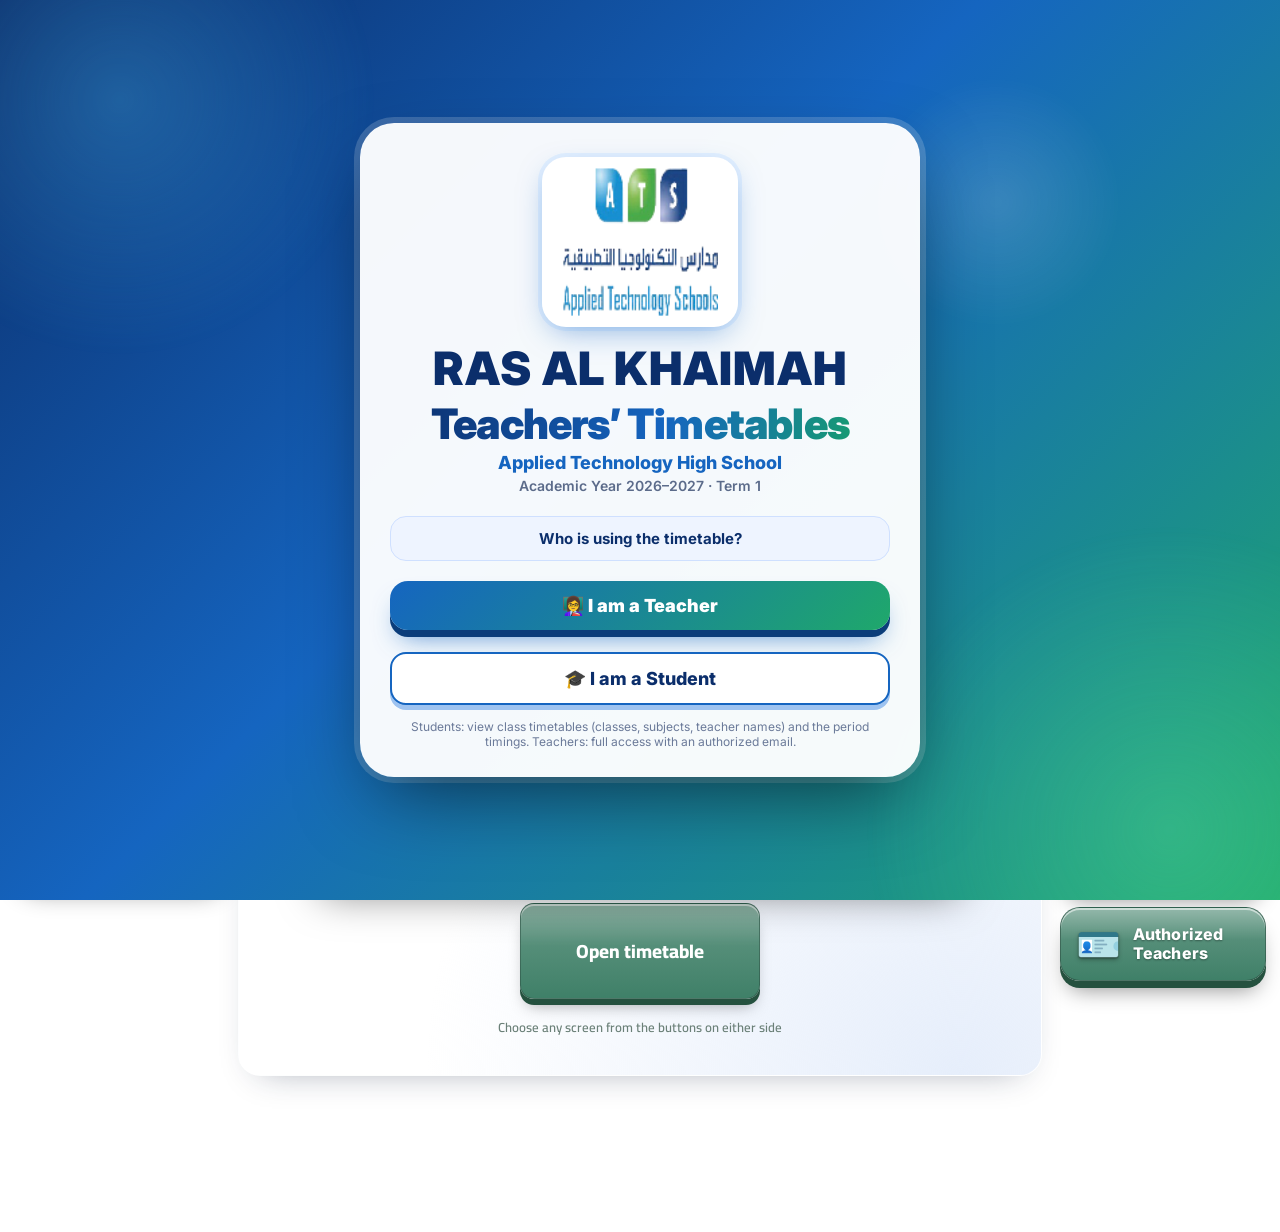
==== index.html @ ddba88c0 "Add files via upload" ====
<!DOCTYPE html>
<html lang="en" dir="ltr">
<head>
<meta charset="utf-8">
<meta name="viewport" content="width=device-width, initial-scale=1, viewport-fit=cover">
<title>Teachers' Timetables</title>
<link rel="stylesheet" href="https://fonts.googleapis.com/css2?family=Cairo:wght@400;600;700;800&family=Inter:wght@500;600;700;800&family=Playfair+Display:wght@600;700;800&family=Dancing+Script:wght@600;700&display=swap">
<link rel="stylesheet" href="style.css">
<script>try{var s=JSON.parse(localStorage.getItem('tt')||'{}');document.documentElement.dataset.theme=s.theme||'d'}catch(e){document.documentElement.dataset.theme='d'}</script>
</head>
<body><svg width="0" height="0" style="position:absolute" aria-hidden="true"><defs><filter id="uaeWave" x="-5%" y="-20%" width="110%" height="140%"><feTurbulence type="turbulence" baseFrequency="0.018 0.07" numOctaves="1" seed="3" result="t"><animate attributeName="baseFrequency" dur="3.2s" values="0.018 0.07;0.026 0.095;0.018 0.07" repeatCount="indefinite"/></feTurbulence><feDisplacementMap in="SourceGraphic" in2="t" scale="4.5" xChannelSelector="R" yChannelSelector="G"/></filter><linearGradient id="fsh" x1="0" x2="1"><stop offset="0" stop-color="#000" stop-opacity=".18"/><stop offset=".25" stop-color="#fff" stop-opacity=".18"/><stop offset=".5" stop-color="#000" stop-opacity=".16"/><stop offset=".75" stop-color="#fff" stop-opacity=".16"/><stop offset="1" stop-color="#000" stop-opacity=".2"/></linearGradient></defs></svg>
<header class="top" id="top">
 <div class="brand"><div class="logo"><img src="[data-uri]" alt="Applied Technology Schools"></div>
 <div><div class="eyb">APPLIED TECHNOLOGY HIGH SCHOOL</div><h1>Teachers' Timetables <em>2026–2027 · T1</em></h1><div class="sub"><span class="loc"><svg class="uaef" viewBox="0 0 68 36" aria-label="UAE flag" role="img"><defs><linearGradient id="gpole" x1="0" x2="1"><stop offset="0" stop-color="#b8860b"/><stop offset=".45" stop-color="#ffe27a"/><stop offset="1" stop-color="#a8740a"/></linearGradient></defs><rect x="1" y="2" width="3.2" height="34" rx="1.4" fill="url(#gpole)"/><circle cx="2.6" cy="2.4" r="2.6" fill="url(#gpole)"/><g class="fw" style="filter:url(#uaeWave)"><rect x="4.2" y="4" width="62" height="10.4" fill="#00732f"/><rect x="4.2" y="14.4" width="62" height="10.4" fill="#fff"/><rect x="4.2" y="24.8" width="62" height="10.4" fill="#000"/><rect x="4.2" y="4" width="15.5" height="31.2" fill="#ef0000"/><rect x="4.2" y="4" width="62" height="31.2" fill="url(#fsh)"/></g></svg> Ras Al Khaimah · رأس الخيمة</span></div></div></div>
 <div class="clk" id="clk" title="Click to change the clock style"><div class="ckd" id="cdg"></div><svg class="ca" id="cag" viewBox="0 0 100 100" aria-hidden="true"><circle cx="50" cy="50" r="47" class="cf"/><g id="cmk"></g><line id="chh" x1="50" y1="50" x2="50" y2="26" class="hh"/><line id="cmm" x1="50" y1="50" x2="50" y2="14" class="hm2"/><line id="css" x1="50" y1="56" x2="50" y2="10" class="hs"/><circle cx="50" cy="50" r="3.2" class="cc2"/></svg><small id="cdt"></small></div>
</header>
<div id="sbar"><div class="sbi"><img src="[data-uri]" alt="ATS"><div class="sbw"><span class="sbq">🔎</span><input id="gs" type="search" autocomplete="off" placeholder="Search teachers, classes, rooms or course codes…"><button id="gsx" type="button" title="Clear">✕</button><div id="gsl" hidden></div></div></div></div>

<div class="shell">
<nav class="rail" id="railR" aria-label="Main menu"></nav>
<main class="stage">
<div class="homec card" id="homec"><div class="hlogo"><img id="hlogoI" alt="Applied Technology High School"></div><div class="hey">APPLIED TECHNOLOGY HIGH SCHOOL</div><div class="hrak"><svg class="uaef" viewBox="0 0 68 36" aria-label="UAE flag" role="img"><defs><linearGradient id="gpole" x1="0" x2="1"><stop offset="0" stop-color="#b8860b"/><stop offset=".45" stop-color="#ffe27a"/><stop offset="1" stop-color="#a8740a"/></linearGradient></defs><rect x="1" y="2" width="3.2" height="34" rx="1.4" fill="url(#gpole)"/><circle cx="2.6" cy="2.4" r="2.6" fill="url(#gpole)"/><g class="fw" style="filter:url(#uaeWave)"><rect x="4.2" y="4" width="62" height="10.4" fill="#00732f"/><rect x="4.2" y="14.4" width="62" height="10.4" fill="#fff"/><rect x="4.2" y="24.8" width="62" height="10.4" fill="#000"/><rect x="4.2" y="4" width="15.5" height="31.2" fill="#ef0000"/><rect x="4.2" y="4" width="62" height="31.2" fill="url(#fsh)"/></g></svg><span>Ras Al Khaimah</span><span class="hra">· رأس الخيمة</span><svg class="uaef" viewBox="0 0 68 36" aria-label="UAE flag" role="img"><defs><linearGradient id="gpole" x1="0" x2="1"><stop offset="0" stop-color="#b8860b"/><stop offset=".45" stop-color="#ffe27a"/><stop offset="1" stop-color="#a8740a"/></linearGradient></defs><rect x="1" y="2" width="3.2" height="34" rx="1.4" fill="url(#gpole)"/><circle cx="2.6" cy="2.4" r="2.6" fill="url(#gpole)"/><g class="fw" style="filter:url(#uaeWave)"><rect x="4.2" y="4" width="62" height="10.4" fill="#00732f"/><rect x="4.2" y="14.4" width="62" height="10.4" fill="#fff"/><rect x="4.2" y="24.8" width="62" height="10.4" fill="#000"/><rect x="4.2" y="4" width="15.5" height="31.2" fill="#ef0000"/><rect x="4.2" y="4" width="62" height="31.2" fill="url(#fsh)"/></g></svg></div><div class="hgreet" id="hgreet">Welcome</div><div class="har">أهلاً وسهلاً بكم</div><h2 class="hh">Where every lesson finds its place</h2><p class="hq" id="hq"></p><button class="key" id="homeGo">Open timetable</button><div class="hsm">Choose any screen from the buttons on either side</div></div>
<section class="view" id="v_teachers">
 <section class="card hero" id="ti"></section>
 <section class="card">
  <h2 class="sec"><i>🔎</i> Search &amp; Filter</h2>
  <div class="row">
   <label class="f" style="flex:2 1 240px">Teacher
    <small id="tcnt" style="font-weight:600;color:var(--muted)"></small><div class="tnav"><button class="btn" id="prev" title="Previous">◀</button><select id="fT"></select><button class="btn" id="next" title="Next">▶</button></div></label>
   <label class="f">Subject / Department<select id="fD"></select></label>
   <label class="f">Class / Group<select id="fC"></select></label>
   <label class="f">Course Code<select id="fK"></select></label>
   <label class="f">Room<select id="fR"></select></label>
   <label class="f">Text Search<input type="search" id="fQ" placeholder="Name, class, room, time…"></label>
  </div>
  <div class="row" style="margin-top:14px">
   <div><p class="lbl">Grade Level</p><div class="chips" id="gr"></div></div>
   <div><p class="lbl">Days</p><div class="chips" id="dy"></div></div>
   <button class="btn" id="rs" style="margin-inline-start:auto">Reset Filters ↺</button>
  </div>
 </section>
 <div class="toolbar">
  <div class="seg" role="group" aria-label="Timing type"><button data-m="0" class="on">Regular Timing</button><button data-m="1">🌙 Ramadan 1447</button></div>
  <button class="stg" data-s="a">Grades 9–10 only</button>
  <button class="stg" data-s="b">Grades 11–12 only</button>
  <div class="stats" id="st"></div>
 </div>
 <section class="card" id="bcard">
  <div class="scroll" id="bw"><div class="board" id="bd"></div></div>
  <div class="legend" id="lg"></div>
 </section>
 <section class="card" id="tdet" style="display:none"></section>
</section>
<section class="view" id="v_timing" hidden></section>
<section class="view" id="v_ramadan" hidden></section>
<section class="view" id="v_export" hidden>
 <section class="card">
  <div class="ph"><span class="mode" id="xm"></span></div>
  <div class="row" style="margin-top:10px">
   <label class="f">What do you want to download?<select id="xs"><option value="cur">Currently displayed (per filters)</option><option value="one">A specific teacher’s page</option><option value="all">Full timetable (all teachers)</option></select></label>
   <label class="f" id="xtw" style="display:none">Teacher<select id="xt"></select></label>
  </div>
  <div class="row" style="gap:14px;margin-top:14px"><button class="stg" id="xe">📊 Excel (.xlsx)</button><button class="stg" id="xp">📄 PDF</button><button class="stg" id="xi">🖼 PNG</button></div>
  <p class="hint">PDF: one page per teacher · PNG: one image per teacher (several teachers = ZIP file) · Excel: a “Lessons” sheet with all lessons + one timetable sheet per teacher. The selected theme colors and timing (regular/Ramadan) are used.</p>
 </section>
</section>
<section class="view" id="v_zero" hidden>
 <section class="card zcard">
  <div class="ph"><span class="mode" id="m_zero" style="display:none"></span></div>
  <div id="ztime"></div>
  <div id="zflt" class="rflt"></div>
  <div class="tools"><input type="search" id="q_zero" placeholder="🔎 Search student, section, teacher, activity or room…"><button class="btn" id="a_zero" style="display:none">+</button><button class="btn" id="s_zero" style="display:none">💾</button><span class="zcnt" id="zcnt"></span></div>
  <div class="scroll"><table class="ed" id="t_zero"></table></div>
  <div id="zmore" class="zmore"></div>
  <div id="zbgbar"></div>
 </section>
</section>
<section class="view" id="v_exam" hidden>
 <section class="card">
  <div class="ph"><span class="mode" id="m_exam"></span></div>
  <div class="tools"><input type="search" id="q_exam" placeholder="Search invigilation: name, room, subject, class…"><button class="btn" id="a_exam">+ Add session</button><button class="btn" id="s_exam">💾 Save</button></div>
  <div class="scroll"><table class="ed" id="t_exam"></table></div>
 </section>
</section>
<section class="view" id="v_radio" hidden>
 <section class="card rcard">
  <div class="ph"><span class="mode" id="m_radio"></span></div>
  <div id="rhero"></div>
  <div id="rset"></div>
  <div id="rflt" class="rflt"></div>
  <div class="tools"><input type="search" id="q_radio" placeholder="🔎 Search by supervisor or date…"><button class="btn" id="a_radio" style="display:none">+</button><button class="btn rkey" id="s_radio">💾 Save</button><label class="rtg"><input type="checkbox" id="rpast"> Show past days</label></div>
  <div class="scroll"><table class="ed" id="t_radio"></table></div>
 </section>
</section>
<section class="view" id="v_events" hidden><div id="evRoot"></div></section>
<section class="view" id="v_comp" hidden>
 <section class="card">
  <div class="ph"><span class="mode" id="m_comp"></span></div>
  <div class="chips" id="cdep"></div>
  <div class="tools"><input type="search" id="q_comp" placeholder="Search competitions…"><button class="btn" id="a_comp">+ Add competition</button><button class="btn" id="s_comp">💾 Save</button></div>
  <div id="t_comp" class="ccards"></div>
 </section>
</section>
<section class="view" id="v_sub" hidden>
 <section class="card">
  <div class="ph"><span class="mode" id="m_sub"></span></div>
  <div class="mydept"><label>🏫 My department (leader) — substitutes are suggested from this department first, then the other departments <select id="myd"></select></label></div>
  <div class="tools"><input type="search" id="q_sub" placeholder="Search the substitution schedule…"><button class="btn" id="a_sub">+ Add row</button><button class="btn" id="s_sub">💾 Save</button></div>
  <div class="scroll"><table class="ed" id="t_sub"></table></div>
 </section>
</section>
<section class="view" id="v_msg" hidden><div id="msgRoot"></div></section>
<section class="view" id="v_me" hidden><div id="meRoot"></div></section>
<section class="view" id="v_meet" hidden><div id="meetRoot"></div></section>
<section class="view" id="v_roster" hidden><div id="rosterRoot"></div></section>
</main>
<nav class="rail" id="railL" aria-label="Main menu"></nav>
</div>
<datalist id="dlT"></datalist><datalist id="dlC"></datalist>

<div id="tb" role="timer" aria-live="off"><div class="tr1"><button id="bb" class="stg" title="Turn the period bell on / off">🔕 <small>Bell off</small></button><button id="bm" class="stg" title="Mute / unmute the bell sound">🔊 <small>Sound</small></button><button id="btest" class="stg" title="Play the bell now">▶ <small>Test</small></button><select id="bs" aria-label="Stage"><option value="a">Grades 9 & 10</option><option value="b">Grades 11 & 12</option></select><span id="bl">—</span><b id="bt">--:--</b></div><div class="pg"><i id="bp"></i></div><div class="tr2" id="bn"></div></div>
<div id="sm"><div class="smc" id="smc"></div></div>
<div id="dlg"><div class="cd" id="cd"></div></div>

<div id="ntf"><div class="nbx"><div style="font-size:44px">🔔</div><h3>Substitution Schedule update</h3><div id="ntfL"></div><button id="ntfGo">Open schedule</button><button id="ntfX">Dismiss</button></div></div>
<button id="cpb" class="cpb" aria-expanded="false">🎨 <span>Change Colors<small>Colors · Background · Frame</small></span></button>
<aside id="cp" class="cp" hidden>
 <div class="cph"><b>🎨 Customize colors</b><button id="cpx" aria-label="Close">✕</button></div>
 <h4>🧩 Interface color <small>(buttons, header &amp; theme)</small></h4>
 <div class="tt2">
  <div class="sws" id="th" aria-label="Button colors"></div>
  <label class="pill" title="Pick any color">🎨 Custom <input type="color" id="cu" value="#3b7be8"></label>
  <button class="pill" id="cr" title="Reset custom color">↺ Reset</button>
  <label class="pill"><input type="checkbox" id="cc"> Original class colors</label>
 </div>
 <div class="bstyle2">
  <div class="brow"><h4>🖼️ Table background <small>(behind the lessons)</small></h4><div class="bsw" id="bgs"></div><label class="pill2" title="Pick any color">🎨 Custom <input type="color" id="bgc" value="#cfe3ff"></label></div>
  <div class="brow"><h4>🔲 Table frame <small>(gold, black or any color)</small></h4><div class="bsw" id="frs"></div><label class="pill2" title="Pick any color">🎨 Custom <input type="color" id="frc" value="#d4a017"></label>
   <div class="seg2" id="frw"><button data-w="3">Thin</button><button data-w="6">Medium</button><button data-w="10">Thick</button></div></div>
 </div>
 <p class="hint">Background and frame apply to the teacher timetable.</p>
</aside>
<div id="gate" role="dialog" aria-label="Welcome">
 <div class="gbg"><i></i><i></i><i></i></div>
 <div class="gcard">
  <div class="glogo"><img src="[data-uri]" alt="Applied Technology Schools"></div>
  <div class="grak">Ras Al Khaimah</div>
  <h1>Teachers’ Timetables</h1>
  <div class="gsub">Applied Technology High School</div>
  <div class="gyr">Academic Year 2026–2027 · Term 1</div>
  <div class="gwho" id="gwho">Who is using the timetable?</div>
  <div class="grole" id="grole"><button class="gbtn" id="gT">👩‍🏫 I am a Teacher</button><button class="gbtn2" id="gS">🎓 I am a Student</button></div>
  <form class="gmail" id="gmail" hidden><label for="gem">Work email and the password given to you</label><input id="gem" type="email" placeholder="name@actvet.gov.ae" autocomplete="email"><input id="gpw" type="password" placeholder="Password" autocomplete="current-password"><div class="gerr" id="gerr"></div><div class="grow"><button class="gbtn" type="submit">Continue ➜</button><button class="gbtn2" type="button" id="gback">Back</button></div></form>
  <p class="gnote">Students: view class timetables (classes, subjects, teacher names) and the period timings. Teachers: full access with an authorized email.</p>
 </div>
</div>
<script src="app.js"></script>
</body>
</html>
---- style.css ----
:root{box-sizing:border-box;--bg:#eef4ff;--panel:#fff;--text:#14213d;--muted:#5d6b86;--line:#d5deef;--k1:#7db0ff;--k2:#3b7be8;--ke:#2358b3;--kt:#fff;--ac:#3b7be8;--c1:var(--k1);--c2:var(--k2);--ce:var(--ke);--ga:#3f8ae0;--gb:#43a047;--gab:#7a6ad8}
*,*:before,*:after{box-sizing:inherit}
[data-theme="d"]{--bg:#ecf3ef;--panel:#ffffff;--text:#173026;--muted:#5f7a6d;--line:#cfe0d6;--k1:#7db89f;--k2:#3f8068;--ke:#25513f;--kt:#ffffff;--ac:#3f8f72}
[data-theme="1"]{--bg:#0d1020;--panel:#171b31;--text:#e8ebff;--muted:#99a1c9;--line:#2a3050;--k1:#5a65b8;--k2:#3a4385;--ke:#171c3c;--kt:#fff;--ac:#8d9bff}
[data-theme="2"]{--bg:#eef4ff;--panel:#fff;--text:#14213d;--muted:#5d6b86;--line:#d5deef;--k1:#7db0ff;--k2:#3b7be8;--ke:#2358b3;--kt:#fff;--ac:#3b7be8}
[data-theme="3"]{--bg:#ecf8f1;--panel:#fff;--text:#12301f;--muted:#4d6b59;--line:#cfe6d9;--k1:#6fe0a8;--k2:#2fa56f;--ke:#1e7a50;--kt:#fff;--ac:#2fa56f}
[data-theme="4"]{--bg:#fff3e8;--panel:#fff;--text:#3a2110;--muted:#85644b;--line:#f0d9c4;--k1:#ffb36e;--k2:#f27a1a;--ke:#b85a0e;--kt:#fff;--ac:#f27a1a}
[data-theme="5"]{--bg:#fff0f3;--panel:#fff;--text:#3d1420;--muted:#86505d;--line:#f2d3da;--k1:#ff86a0;--k2:#d93f61;--ke:#a12a45;--kt:#fff;--ac:#d93f61}
[data-theme="6"]{--bg:#f4efff;--panel:#fff;--text:#241a45;--muted:#6a5f8f;--line:#ddd3f5;--k1:#b79cff;--k2:#7a56e6;--ke:#553ab0;--kt:#fff;--ac:#7a56e6}
[data-theme="7"]{--bg:#e9eaee;--panel:#fff;--text:#222;--muted:#666;--line:#cfd1d6;--k1:#ffffff;--k2:#dcdde1;--ke:#a2a5ac;--kt:#222;--ac:#555}
[data-theme="8"]{--bg:#06130e;--panel:#0d211a;--text:#d6ffee;--muted:#6fb59a;--line:#1b3a2e;--k1:#2f8a67;--k2:#175c43;--ke:#082a1e;--kt:#e9fff6;--ac:#5dffc0}
html{scroll-padding-top:90px}
body{margin:0;min-height:100vh;color:var(--text);font-family:Cairo,Tahoma,"Segoe UI",sans-serif;background:
 radial-gradient(1100px 480px at 90% -8%,color-mix(in srgb,var(--ac) 20%,transparent),transparent),
 radial-gradient(900px 420px at -8% 18%,color-mix(in srgb,var(--k1) 18%,transparent),transparent),var(--bg);background-attachment:fixed;transition:background-color .3s}
button,select,input{font-family:inherit}
.wrap{max-width:1560px;margin:0 auto;padding:18px 16px 130px}
/* header */
.top{position:sticky;top:0;z-index:50;display:flex;align-items:center;justify-content:space-between;gap:12px 18px;flex-wrap:wrap;padding:10px 20px;padding-top:calc(10px + env(safe-area-inset-top,0px));background:linear-gradient(115deg,var(--k2),var(--ke));color:var(--kt);box-shadow:0 10px 28px -12px rgba(0,0,0,.55);border-bottom:1px solid rgba(255,255,255,.18)}
.brand{display:flex;align-items:center;gap:14px;min-width:0}
.logo{background:#fff;border-radius:14px;padding:5px 9px;display:flex;box-shadow:0 3px 10px rgba(0,0,0,.25);flex:none}
.logo img{height:46px;width:auto;display:block}
.top h1{margin:0;font-size:21px;font-weight:800;line-height:1.2}
.top h1 em{font-style:normal;opacity:.85;font-weight:600;font-size:15px;margin-inline-start:6px}
.top .sub{font-size:12px;opacity:.85;margin-top:2px}
.tt2{display:flex;align-items:center;gap:10px;flex-wrap:wrap}
.sws{display:flex;gap:7px;align-items:center;padding:6px 10px;background:rgba(255,255,255,.16);border-radius:999px;backdrop-filter:blur(6px)}
.sw{width:25px;height:25px;border-radius:50%;cursor:pointer;border:2px solid rgba(255,255,255,.85);background:linear-gradient(145deg,var(--s1),var(--s2));box-shadow:0 3px 0 var(--sk),0 4px 6px rgba(0,0,0,.3);padding:0;transition:transform .1s}
.sw:hover{transform:translateY(-2px)}
.sw.on{transform:scale(1.18);outline:3px solid #fff;outline-offset:1px}
.pill{display:inline-flex;align-items:center;gap:6px;font-size:12px;background:rgba(255,255,255,.16);border-radius:999px;padding:6px 12px;color:inherit;border:0;cursor:pointer;font-weight:600}
.pill input[type=color]{width:22px;height:22px;border:0;padding:0;background:none;cursor:pointer;border-radius:50%}
.pill input[type=checkbox]{accent-color:#fff}
/* cards */
.card{background:var(--panel);border:1px solid var(--line);border-radius:22px;box-shadow:0 14px 34px -22px rgba(20,33,61,.45);padding:18px;margin-bottom:16px;position:relative}
.sec{display:flex;align-items:center;gap:10px;margin:0 0 12px;font-size:15px;font-weight:800}
.sec i{font-style:normal;width:30px;height:30px;border-radius:10px;display:grid;place-items:center;background:linear-gradient(180deg,var(--k1),var(--k2));color:var(--kt);box-shadow:0 3px 0 var(--ke);font-size:15px}
.row{display:flex;flex-wrap:wrap;gap:12px;align-items:flex-end}
label.f{display:flex;flex-direction:column;gap:5px;font-size:12px;font-weight:600;color:var(--muted);flex:1 1 150px;min-width:140px}
select,input[type=search]{font-size:14px;padding:10px 12px;border-radius:12px;border:1.5px solid var(--line);background:var(--bg);color:var(--text);width:100%;outline:none;transition:border-color .15s,box-shadow .15s}
select:focus,input:focus{border-color:var(--ac);box-shadow:0 0 0 3px color-mix(in srgb,var(--ac) 25%,transparent)}
.chips{display:flex;flex-wrap:wrap;gap:7px}
.chip,.btn{font-size:13px;font-weight:600;padding:7px 14px;border-radius:999px;border:1.5px solid var(--line);background:var(--bg);color:var(--text);cursor:pointer;transition:all .12s}
.chip:hover,.btn:hover{border-color:var(--ac);transform:translateY(-1px)}
.chip.on{background:linear-gradient(180deg,var(--k1),var(--k2));color:var(--kt);border-color:transparent;box-shadow:0 3px 0 var(--ke)}
.lbl{font-size:12px;font-weight:600;color:var(--muted);margin:0 0 6px}
.tnav{display:flex;gap:6px;align-items:center}
.tnav .btn{padding:9px 13px}
/* hero */
.hero{overflow:hidden;padding:0}
.hero:before{content:'';display:block;height:7px;background:linear-gradient(90deg,var(--k1),var(--k2),var(--ke))}
.hin{display:flex;gap:20px;flex-wrap:wrap;align-items:center;padding:18px 20px 20px}
.av{width:78px;height:78px;border-radius:22px;display:grid;place-items:center;font-weight:800;font-size:26px;background:linear-gradient(180deg,var(--k1),var(--k2));color:var(--kt);box-shadow:0 7px 0 var(--ke),0 14px 24px -8px rgba(0,0,0,.4),inset 0 2px 0 rgba(255,255,255,.5);direction:ltr;flex:none}
.hm{flex:1 1 260px;min-width:0}
.hm h2{margin:0 0 8px;font-size:27px;font-weight:800;direction:ltr;text-align:right}
.tg{display:flex;flex-wrap:wrap;gap:6px;margin-top:6px;align-items:center;font-size:12px;color:var(--muted);font-weight:600}
.tg span.t{background:var(--bg);border:1px solid var(--line);color:var(--text);border-radius:9px;padding:2px 9px;direction:ltr;font-size:12px;font-weight:600}
.tiles{display:flex;gap:10px;flex-wrap:wrap}
.tile{background:var(--bg);border:1px solid var(--line);border-radius:16px;padding:9px 14px;text-align:center;min-width:84px}
.tile b{display:block;font-size:22px;font-weight:800;color:var(--ac);line-height:1.2}
.tile small{color:var(--muted);font-size:11px;font-weight:600}
.tile .bar2{height:5px;border-radius:4px;background:var(--line);margin-top:5px;overflow:hidden}.tile .bar2 i{display:block;height:100%;background:linear-gradient(90deg,var(--k1),var(--k2))}
/* toolbar */
.toolbar{display:flex;gap:14px;flex-wrap:wrap;align-items:center;margin-bottom:14px}
.seg{display:inline-flex;background:var(--panel);border:1.5px solid var(--line);border-radius:999px;padding:4px;gap:4px}
.seg button{border:0;background:none;color:var(--text);font-weight:700;font-size:13px;padding:8px 16px;border-radius:999px;cursor:pointer}
.seg button.on{background:linear-gradient(180deg,var(--k1),var(--k2));color:var(--kt);box-shadow:0 3px 0 var(--ke)}
.stg{font-weight:800;font-size:13px;padding:10px 18px;border-radius:14px;border:1px solid rgba(0,0,0,.2);background:linear-gradient(180deg,var(--k1),var(--k2));color:var(--kt);cursor:pointer;box-shadow:0 5px 0 var(--ke),0 9px 12px -4px rgba(0,0,0,.3),inset 0 1px 0 rgba(255,255,255,.5);transition:transform .08s,box-shadow .08s}
.stg:hover{transform:translateY(-1px)}
.stg:active,.stg.on{transform:translateY(4px);box-shadow:0 1px 0 var(--ke),0 2px 4px rgba(0,0,0,.3)}
.stg.on{outline:3px solid var(--ac);outline-offset:2px}
.stg:disabled{opacity:.5;cursor:wait}
.stats{margin-inline-start:auto;display:flex;gap:8px;flex-wrap:wrap;font-size:12px;color:var(--muted);font-weight:600}
.stats span{background:var(--panel);border:1px solid var(--line);border-radius:999px;padding:5px 12px}.stats b{color:var(--text)}
/* stage panel */
#sp{display:none;margin-bottom:16px}
.sg{display:grid;grid-template-columns:repeat(auto-fit,minmax(280px,1fr));gap:12px}
.sc{background:var(--bg);border:1px solid var(--line);border-radius:16px;padding:12px}
.sc h4{margin:0 0 8px;font-size:14px}
.sn{grid-column:1/-1;font-size:13px;font-weight:800}
.nt{grid-column:1/-1;font-size:12px;color:var(--muted)}
.tt{width:100%;border-collapse:separate;border-spacing:0 3px;font-size:13px;direction:ltr;text-align:center}
.tt th{color:var(--muted);font-weight:600;font-size:11px}
.tt td{background:var(--panel);padding:5px 8px}.tt td:first-child{border-radius:9px 0 0 9px;font-weight:700}.tt td:last-child{border-radius:0 9px 9px 0;color:var(--muted)}
.tt tr.br td{background:linear-gradient(90deg,var(--k1),var(--k2));color:var(--kt);font-weight:800}

.cpb{position:fixed;left:14px;bottom:14px;z-index:60;display:flex;align-items:center;gap:8px;padding:10px 18px;border-radius:999px;border:0;cursor:pointer;color:#fff;font-weight:800;font-size:15px;background:linear-gradient(135deg,#ff6bb5,#7c5cff 55%,#2dd4ff);box-shadow:0 6px 0 rgba(0,0,0,.25),0 12px 24px -6px rgba(0,0,0,.45);font-family:Inter,Cairo,sans-serif;text-align:start}
.cpb span{display:flex;flex-direction:column;line-height:1.15}.cpb small{font-size:11px;font-weight:600;opacity:.9}
.cp{position:fixed;left:14px;bottom:78px;z-index:61;width:min(420px,calc(100vw - 28px));max-height:calc(100vh - 110px);overflow:auto;background:var(--panel);color:var(--text);border:1px solid var(--line);border-radius:22px;padding:14px 16px;box-shadow:0 24px 50px -12px rgba(0,0,0,.55)}
.cp[hidden]{display:none}
.cph{display:flex;justify-content:space-between;align-items:center;margin-bottom:6px}.cph button{border:0;background:var(--bg);color:var(--text);width:30px;height:30px;border-radius:50%;cursor:pointer;font-size:14px}
.cp h4{margin:12px 0 6px;font-size:14px}.cp h4 small{font-weight:500;color:var(--muted)}
.cp .tt2{display:flex;flex-wrap:wrap;gap:8px;align-items:center}
.cp .sws,.cp .pill{background:var(--bg);color:var(--text);border:1.5px solid var(--line)}
.cp .brow{flex-direction:column;align-items:flex-start;gap:8px}
@media(max-width:700px){.cpb{bottom:96px}.cp{bottom:160px}}

.clk{display:flex;align-items:center;gap:10px;cursor:pointer;padding:4px 14px;border-radius:999px;background:rgba(255,255,255,.16);color:inherit;direction:ltr;user-select:none}
.clk small{font-size:12px;font-weight:700;opacity:.92;line-height:1.2;white-space:nowrap}
.ckd{font:800 26px/1 "Courier New",ui-monospace,monospace;letter-spacing:2px;text-shadow:0 0 10px currentColor;font-variant-numeric:tabular-nums}
.ckd b{animation:bl 1s steps(2) infinite}@keyframes bl{50%{opacity:.25}}
.ca{width:54px;height:54px;display:none}.clk.an .ca{display:block}.clk.an .ckd{display:none}
.ca .cf{fill:#fff;stroke:rgba(0,0,0,.35);stroke-width:3}.ca line{stroke:#14213d;stroke-linecap:round}.ca .hh{stroke-width:5}.ca .hm2{stroke-width:3.4}.ca .hs{stroke:#e5322d;stroke-width:1.6}.ca .cc2{fill:#e5322d}.ca .mk{stroke:#14213d;stroke-width:1.6}
.clk.dg2 .ckd{font-family:Inter,sans-serif;text-shadow:none;letter-spacing:1px}
.clk.neon .ckd{color:#5dffc0;background:#07140f;padding:6px 10px;border-radius:10px;text-shadow:0 0 8px #5dffc0,0 0 18px #19c98a}
@media(max-width:700px){.clk{padding:3px 10px}.ca{width:42px;height:42px}.ckd{font-size:20px}}
#v_teachers{direction:ltr}#v_teachers .sec{direction:ltr}.cp{direction:ltr}.cph{direction:ltr}

.days{position:relative}
.bov{position:absolute;inset:0;display:grid;gap:8px 5px;pointer-events:none;grid-template-rows:100%}
.bkv{border-radius:16px;border:1.5px solid color-mix(in srgb,var(--ac) 45%,var(--line));background:repeating-linear-gradient(135deg,color-mix(in srgb,var(--ac) 14%,var(--panel)) 0 9px,color-mix(in srgb,var(--ac) 5%,var(--panel)) 9px 18px);box-shadow:inset 0 0 0 3px color-mix(in srgb,var(--panel) 70%,transparent);pointer-events:auto;position:relative}
.bkv.off{opacity:.3}
.bki{position:sticky;top:calc(var(--hh,70px) + 70px);display:flex;flex-direction:column;align-items:center;gap:10px;padding:16px 0;max-height:calc(100vh - var(--hh,70px) - 90px)}
.bki>i{font-style:normal;font-size:24px}
.bkl{writing-mode:vertical-rl;transform:rotate(180deg);display:flex;gap:6px;align-items:center;white-space:nowrap;font-weight:800;font-size:15px;direction:ltr;color:var(--text)}
.bkl em{font-style:normal;font-size:12px;color:var(--muted);letter-spacing:.5px}
.bkx{display:inline-flex;align-items:center;gap:6px;padding:6px 3px;border-radius:999px;background:color-mix(in srgb,var(--panel) 85%,transparent);font-size:15px}
.bkx u{text-decoration:none;color:#fff;font-size:11.5px;padding:5px 2px;border-radius:999px;background:var(--ga)}.bkx.gb u{background:var(--gb)}.bkx.gab u{background:var(--gab)}
.bkn{writing-mode:vertical-rl;font-size:12px;color:var(--muted)}
#bcard.dk .bkl,#bcard.dk .bkl *{color:#10142a}

.bkv{display:flex;align-items:center;justify-content:center;border:1.5px solid color-mix(in srgb,var(--ac) 60%,#fff);background:radial-gradient(120% 60% at 50% 50%,color-mix(in srgb,var(--ac) 55%,#fff) 0,var(--ac) 38%,color-mix(in srgb,var(--ac) 55%,#000) 100%);box-shadow:0 0 0 1px rgba(255,255,255,.35) inset,0 0 18px 2px color-mix(in srgb,var(--ac) 70%,transparent),0 0 38px 6px color-mix(in srgb,var(--ac) 38%,transparent);animation:glow 3.2s ease-in-out infinite}
@keyframes glow{50%{box-shadow:0 0 0 1px rgba(255,255,255,.5) inset,0 0 26px 5px color-mix(in srgb,var(--ac) 85%,transparent),0 0 52px 12px color-mix(in srgb,var(--ac) 45%,transparent)}}
.bki{position:static;max-height:none;justify-content:center;align-items:center;padding:14px 0;gap:14px;width:100%}
.bki>i{filter:drop-shadow(0 0 8px #fff);font-size:26px}
.bkl{color:#fff;text-shadow:0 0 8px rgba(255,255,255,.9),0 0 18px rgba(255,255,255,.55);gap:8px}
.bkl em{color:#fff;opacity:.95;text-shadow:0 0 8px rgba(255,255,255,.8)}
.bkx{background:rgba(255,255,255,.2);border:1.5px solid rgba(255,255,255,.65);box-shadow:0 0 12px rgba(255,255,255,.55),inset 0 0 8px rgba(255,255,255,.35);color:#fff;font-size:17px;padding:8px 4px}
.bkx u{box-shadow:0 0 10px currentColor,0 0 0 1.5px #fff;text-shadow:none}
.bkn{color:#fff}
#bcard.dk .bkl,#bcard.dk .bkl *{color:#fff}

.top{direction:ltr;padding:12px 24px;background:radial-gradient(60% 220% at 12% 0,rgba(255,255,255,.28),transparent 60%),radial-gradient(40% 200% at 95% 100%,rgba(255,255,255,.16),transparent 60%),linear-gradient(115deg,var(--k2),var(--ke));border-bottom:0;position:sticky}
.top::after{content:"";position:absolute;left:0;right:0;bottom:0;height:4px;background:linear-gradient(90deg,#fff3b0,#e8b923 30%,#a8730b 55%,#f4d35e 80%,#fff3b0);box-shadow:0 0 12px rgba(232,185,35,.8)}
.top .brand{gap:16px}.logo{border-radius:16px;padding:6px 11px;box-shadow:0 0 0 3px rgba(255,255,255,.35),0 6px 16px rgba(0,0,0,.3)}.logo img{height:52px}
.eyb{font-size:11px;font-weight:800;letter-spacing:2.2px;opacity:.85;font-family:Inter,sans-serif}
.top h1{font-family:Inter,Cairo,sans-serif;font-size:26px;letter-spacing:-.2px;text-shadow:0 2px 10px rgba(0,0,0,.25)}
.top .sub{display:flex;gap:10px;align-items:center;flex-wrap:wrap;opacity:1;margin-top:5px;font-family:Inter,sans-serif}
.top .loc{background:rgba(255,255,255,.95);color:#14213d;font-weight:800;font-size:13px;border-radius:999px;padding:3px 12px;box-shadow:0 2px 8px rgba(0,0,0,.25)}
.top .iss{font-size:12px;opacity:.9;font-weight:600}
@media(max-width:700px){.top h1{font-size:19px}.eyb{font-size:9.5px;letter-spacing:1.4px}.logo img{height:40px}}

.mtg{display:grid;grid-template-columns:minmax(300px,380px) 1fr;gap:16px;direction:ltr;align-items:start}
@media(max-width:900px){.mtg{grid-template-columns:1fr}}
.mtg .fld input,.mtg .fld select,.mtg .fld textarea{font-size:14px;padding:10px 12px;border-radius:12px;border:1.5px solid var(--line);background:var(--bg);color:var(--text);width:100%;box-sizing:border-box;font-family:Inter,Cairo,sans-serif}
.mtg textarea{min-height:84px;resize:vertical}
.mtg .r2{display:grid;grid-template-columns:1fr 1fr;gap:10px}
.mtl{display:flex;flex-direction:column;gap:12px}
.mc{display:grid;grid-template-columns:78px 1fr auto;gap:14px;align-items:center;padding:14px;border-radius:18px;border:1.5px solid var(--line);background:var(--bg);box-shadow:0 8px 18px -14px rgba(0,0,0,.5);font-family:Inter,Cairo,sans-serif}
.mc.past{opacity:.55}.mc.today{border-color:#e11d48;box-shadow:0 0 0 3px rgba(225,29,72,.18),0 0 22px -4px rgba(225,29,72,.5)}
.mc .dt{display:flex;flex-direction:column;align-items:center;justify-content:center;border-radius:16px;padding:8px 4px;color:#fff;background:linear-gradient(160deg,#fb7185,#e11d48 60%,#9f1239);box-shadow:0 4px 0 #7f1233;text-align:center}
.mc .dt b{font-size:28px;line-height:1}.mc .dt span{font-size:12px;font-weight:700;letter-spacing:1px}.mc .dt small{font-size:11px;opacity:.9}
.mc h3{margin:0 0 4px;font-size:17px}.mc .dp{display:inline-block;background:var(--ac);color:#fff;border-radius:999px;padding:1px 10px;font-size:11.5px;font-weight:800;margin-bottom:6px}
.mc .ln{display:flex;gap:14px;flex-wrap:wrap;font-size:14px;font-weight:700}.mc .ag{margin-top:6px;font-size:13px;color:var(--muted);white-space:pre-wrap;font-weight:500}
.mc .by{font-size:11px;color:var(--muted);margin-top:4px}
.mst{font-size:13px;padding:8px 12px;border-radius:12px;background:var(--bg);border:1px dashed var(--line);margin-bottom:12px;direction:ltr}
.clk small{font-size:17px;font-weight:800;opacity:1;letter-spacing:.3px;font-family:Inter,sans-serif;line-height:1.25;text-shadow:0 1px 6px rgba(0,0,0,.25)}
.ckd{font-size:32px}
@media(max-width:700px){.clk small{font-size:13px}.ckd{font-size:22px}}
.hm h2{text-align:start!important;direction:ltr!important}
.nb{height:104px}
.top{justify-content:center;padding:10px 24px 12px}
.top .brand{flex-direction:column;gap:6px;text-align:center}
.top .brand>div:last-child{display:flex;flex-direction:column;align-items:center}
.logo{padding:8px 16px;border-radius:20px}.logo img{height:84px}
.top h1{font-size:28px}.top .sub{justify-content:center;margin-top:4px}
.top .clk{position:absolute;right:24px;top:50%;transform:translateY(-50%)}
@media(max-width:1000px){.top .clk{position:static;transform:none}.logo img{height:64px}}
@media(max-width:700px){.logo img{height:56px}.top h1{font-size:21px}}
.top .eyb{display:none}.logo img{height:74px}.top .brand{gap:4px}
.nb.alert{background:linear-gradient(180deg,#ffd45c,#ff8a00 55%,#e0480a)!important;color:#2b1200;animation:alr 1.1s ease-in-out infinite;box-shadow:0 7px 0 #8a2d00,0 0 0 4px rgba(255,200,0,.55),0 0 30px 8px rgba(255,150,0,.85)}
.nb.alert .ni{animation:shk .9s ease-in-out infinite;display:inline-block}
.nb.alert b{text-shadow:none}
.nb.alert .bd{min-width:30px;height:30px;border-radius:15px;font-size:16px;top:4px;box-shadow:0 0 0 3px #fff,0 0 18px 4px #ef4444}
@keyframes alr{50%{box-shadow:0 7px 0 #8a2d00,0 0 0 8px rgba(255,200,0,.2),0 0 46px 16px rgba(255,120,0,.95);filter:brightness(1.12)}}
@keyframes shk{0%,60%,100%{transform:rotate(0)}10%{transform:rotate(-16deg)}20%{transform:rotate(14deg)}30%{transform:rotate(-12deg)}40%{transform:rotate(10deg)}50%{transform:rotate(-6deg)}}

.nb.alert2{animation:alr 1.1s ease-in-out infinite;background:linear-gradient(180deg,#fff08a,#ffb300 55%,#e07b00)!important;color:#2b1200}
.nb.alert2 b{text-shadow:none}.nb.alert2 .ni{animation:shk .9s ease-in-out infinite;display:inline-block}
#v_sub.lit .vban,#v_sub.lit>.card{animation:litp 1.4s ease-in-out infinite}
@keyframes litp{50%{box-shadow:0 0 0 3px #ffd54a,0 0 34px 8px rgba(255,170,0,.8)}}
#ntf{position:fixed;inset:0;z-index:200;display:none;align-items:center;justify-content:center;background:rgba(0,0,0,.55);padding:16px}
#ntf.on{display:flex}
#ntf .nbx{max-width:520px;width:100%;border-radius:26px;padding:24px;text-align:center;background:linear-gradient(160deg,#fff8d6,#ffd25a);color:#2b1a00;box-shadow:0 0 0 5px #ff9800,0 0 60px 14px rgba(255,150,0,.85);animation:litp 1.2s ease-in-out infinite;direction:ltr;font-family:Inter,Cairo,sans-serif}
#ntf .nbx h3{margin:6px 0 10px;font-size:22px}#ntf .nbx p{margin:6px 0;font-size:16px;font-weight:600;text-align:left;background:rgba(255,255,255,.55);padding:10px 12px;border-radius:14px}
#ntf .nbx button{margin-top:12px;font-size:16px;font-weight:800;padding:10px 26px;border-radius:999px;border:0;cursor:pointer;background:#e65100;color:#fff;box-shadow:0 4px 0 #8a2d00;margin-inline:5px}
.av.ph{background:var(--bg);border:2.5px dashed color-mix(in srgb,var(--ac) 70%,transparent);box-shadow:0 6px 0 var(--ke),0 14px 24px -8px rgba(0,0,0,.4);position:relative;cursor:pointer;overflow:hidden;width:96px;height:96px;color:var(--ac)}
div.av.ph{cursor:default}
.avp{display:flex;flex-direction:column;align-items:center;font-size:30px;line-height:1;font-weight:700}.avp small{font-size:11px;font-weight:700;margin-top:3px}
.av.has{border-style:solid}.av.has .avp{display:none}
.avx{display:none;position:absolute;top:4px;right:4px;width:24px;height:24px;border-radius:50%;border:0;background:rgba(0,0,0,.65);color:#fff;font-size:12px;cursor:pointer}
.av.has:hover .avx{display:block}
.av.ph:hover{filter:brightness(1.1)}
.ni svg{width:64px;height:44px;filter:drop-shadow(0 2px 3px rgba(0,0,0,.35))}.vi svg{width:96px;height:66px;filter:drop-shadow(0 2px 3px rgba(0,0,0,.35))}@media(max-width:1100px){.ni svg{width:52px;height:36px}}

#gate{position:fixed;inset:0;z-index:500;display:flex;align-items:center;justify-content:center;padding:20px;overflow:auto;background:linear-gradient(135deg,#0b2e6b 0%,#1565c0 45%,#1fa86b 100%);font-family:Inter,Cairo,sans-serif;direction:ltr}
#gate.off{display:none}
.gbg i{position:absolute;border-radius:50%;filter:blur(2px);opacity:.28;background:radial-gradient(circle at 30% 30%,#fff,transparent 70%)}
.gbg i:nth-child(1){width:520px;height:520px;left:-140px;top:-160px;background:radial-gradient(circle,#4fc3f7,transparent 70%)}
.gbg i:nth-child(2){width:620px;height:620px;right:-200px;bottom:-240px;background:radial-gradient(circle,#69f0ae,transparent 70%)}
.gbg i:nth-child(3){width:260px;height:260px;right:12%;top:8%;background:radial-gradient(circle,#fff,transparent 70%);opacity:.14}
.gcard{position:relative;width:min(560px,100%);text-align:center;padding:34px 30px 28px;border-radius:34px;background:rgba(255,255,255,.96);box-shadow:0 30px 80px -20px rgba(0,0,0,.6),0 0 0 6px rgba(255,255,255,.18);color:#0b2e6b}
.glogo{display:inline-flex;padding:10px 20px;border-radius:24px;background:#fff;box-shadow:0 10px 30px -8px rgba(21,101,192,.5),0 0 0 4px #e3f0ff}
.glogo img{height:150px;width:auto;display:block}
.gcard h1{margin:22px 0 4px;font-size:clamp(26px,6.4vw,42px);white-space:nowrap;line-height:1.08;font-weight:900;letter-spacing:-.8px;background:linear-gradient(100deg,#0b2e6b,#1565c0 55%,#18a463);-webkit-background-clip:text;background-clip:text;color:transparent}
.gsub{font-size:18px;font-weight:800;color:#1565c0;margin-top:6px}
.gyr{font-size:14px;font-weight:600;color:#5b6b8a;margin-top:4px}
.gwho{margin:22px auto 6px;padding:12px 16px;border-radius:16px;font-size:15px;font-weight:700;background:#eef4ff;color:#0b2e6b;border:1.5px solid #cfe0ff}
.gwho.ok{background:#e6f8ee;border-color:#8fd9b0;color:#0d6b3a}.gwho.no{background:#fff4e0;border-color:#ffcf8a;color:#9a5600}
.gbtn{margin-top:14px;width:100%;font-size:20px;font-weight:900;padding:16px 20px;border:0;border-radius:18px;cursor:pointer;color:#fff;background:linear-gradient(135deg,#1565c0,#1fa86b);box-shadow:0 7px 0 #0b3d7a,0 16px 26px -10px rgba(21,101,192,.7);transition:transform .1s}
.gbtn:hover{transform:translateY(-2px)}.gbtn:active{transform:translateY(4px);box-shadow:0 2px 0 #0b3d7a}
.gnote{font-size:12px;color:#6b7a99;margin:14px 6px 0}
@media(max-width:520px){.glogo img{height:110px}.gcard{padding:24px 18px}}

.top{position:relative!important}
.top .logo img{height:148px}
.top .logo{padding:12px 24px;border-radius:28px}
#sbar{position:sticky;top:0;z-index:55;padding:10px 20px;background:linear-gradient(115deg,var(--k2),var(--ke));box-shadow:0 10px 28px -12px rgba(0,0,0,.55);border-bottom:3px solid #e8b923;direction:ltr}
.sbi{max-width:900px;margin:0 auto;display:flex;align-items:center;gap:14px}
.sbi img{height:44px;width:auto;background:#fff;border-radius:10px;padding:3px 7px;flex:none}
.sbw{position:relative;flex:1;display:flex;align-items:center;background:#fff;border-radius:999px;box-shadow:0 4px 0 rgba(0,0,0,.25),inset 0 0 0 2px color-mix(in srgb,var(--ac) 50%,#fff)}
.sbq{padding:0 6px 0 16px;font-size:18px}
#gs{flex:1;border:0;outline:0;background:transparent;font-size:16px;font-weight:600;padding:13px 6px;color:#14213d;min-width:0;width:auto;font-family:Inter,Cairo,sans-serif}
#gsx{border:0;background:none;font-size:16px;cursor:pointer;padding:0 16px;color:#667;display:none}
#gsl{position:absolute;left:0;right:0;top:calc(100% + 8px);max-height:60vh;overflow:auto;background:var(--panel);color:var(--text);border-radius:18px;border:1px solid var(--line);box-shadow:0 20px 40px -10px rgba(0,0,0,.6);z-index:70;padding:6px}
#gsl[hidden]{display:none}
.gsh{font-size:11px;font-weight:800;letter-spacing:1px;color:var(--muted);padding:8px 12px 3px}
.gsi{display:flex;justify-content:space-between;gap:10px;padding:9px 12px;border-radius:12px;cursor:pointer;font-size:14px;font-weight:600}
.gsi small{color:var(--muted);font-weight:500}.gsi:hover,.gsi.on{background:color-mix(in srgb,var(--ac) 22%,transparent)}
@media(max-width:700px){.top .logo img{height:96px}.sbi img{height:34px}}
#gs::-webkit-search-cancel-button{display:none}
.grak{margin-top:16px;font-size:clamp(30px,7vw,46px);font-weight:900;letter-spacing:1px;color:#0b2e6b;text-transform:uppercase;line-height:1.1;font-family:Inter,sans-serif}
.gcard h1{margin-top:8px!important}
.top .loc{font-size:24px!important;font-weight:900!important;padding:6px 24px!important;letter-spacing:.5px}
.top .sub{margin-top:8px!important}
.gbtn2{display:none;margin-top:12px;text-align:center;text-decoration:none;font-size:17px;font-weight:800;padding:13px 18px;border-radius:16px;color:#0b2e6b;background:#fff;border:2.5px solid #1565c0;box-shadow:0 5px 0 #9ec3f0}
.gbtn2:hover{background:#eef4ff}
#meRoot dl{display:grid;grid-template-columns:220px 1fr;gap:10px 16px;margin:14px 0;direction:ltr;font-size:15px}#meRoot dt{color:var(--muted);font-weight:700}#meRoot dd{margin:0;font-weight:700}#meRoot .card{direction:ltr}#meRoot .acts{display:flex;gap:10px;flex-wrap:wrap;margin:10px 0}
.mydept{margin:6px 0 12px;direction:ltr}.mydept label,.mdbox{display:flex;gap:10px;align-items:center;flex-wrap:wrap;font-weight:800;font-size:14px;padding:10px 14px;border-radius:14px;background:color-mix(in srgb,var(--ac) 16%,var(--bg));border:1.5px solid color-mix(in srgb,var(--ac) 45%,var(--line))}
.mydept select,.mdbox select{font-size:14px;font-weight:700;padding:8px 10px;border-radius:10px;border:1.5px solid var(--line);background:var(--panel);color:var(--text);width:auto;min-width:220px}
.mdbox{margin:10px 0}
.top,#sbar{--k1:#7db0ff;--k2:#3b7be8;--ke:#2358b3;--kt:#ffffff;--ac:#7db0ff}
#tdet .tdt{display:flex;flex-direction:column;gap:6px;margin-bottom:14px;direction:ltr}#tdet .tiles{display:flex;flex-wrap:wrap;gap:10px;direction:ltr}.hin{align-items:center}
/* board style */
.bstyle{padding:12px 16px;display:flex;flex-direction:column;gap:10px}
.brow{display:flex;align-items:center;gap:12px;flex-wrap:wrap}.brow>b{font-size:14px;min-width:110px}
.bsw{display:flex;gap:8px;flex-wrap:wrap}
.bsw button{width:34px;height:34px;border-radius:11px;border:2px solid #fff;cursor:pointer;padding:0;box-shadow:0 2px 6px rgba(0,0,0,.3);transition:transform .1s;background-size:cover}
.bsw button.on{outline:3px solid var(--ac);outline-offset:2px;transform:scale(1.12)}
.pill2{display:inline-flex;align-items:center;gap:6px;font-size:13px;font-weight:700;background:var(--bg);border:1.5px solid var(--line);border-radius:999px;padding:5px 12px;cursor:pointer}
.pill2 input{width:28px;height:24px;border:0;padding:0;background:none;cursor:pointer}
.seg2{display:inline-flex;gap:4px}.seg2 button{font-size:12px;font-weight:700;padding:6px 12px;border-radius:999px;border:1.5px solid var(--line);background:var(--bg);color:var(--text);cursor:pointer}.seg2 button.on{background:var(--ac);color:#fff;border-color:var(--ac)}
#bcard{--fw:0px;border:var(--fw) solid transparent;background:var(--bgfill,var(--panel)) padding-box,var(--frame,none) border-box;box-shadow:var(--fglow,0 14px 34px -22px rgba(20,33,61,.45))}
#bcard.dk{color:#f2f6ff}#bcard.dk .legend,#bcard.dk .legend *{color:#f2f6ff}
/* board */
.scroll{overflow-x:auto;max-width:100%;padding-bottom:8px;-webkit-overflow-scrolling:touch}
.board{direction:ltr;min-width:1276px;font-family:Inter,Cairo,Tahoma,sans-serif;letter-spacing:.1px}
.head,.day{display:grid;gap:8px 5px}
#bw{direction:ltr}
.head{position:sticky;top:var(--hh,70px);z-index:5;padding:8px 0;background:linear-gradient(var(--panel) 80%,transparent)}
.hp{background:var(--bg);border:1px solid var(--line);border-radius:16px;padding:8px 6px 9px;text-align:center}
.hp b{display:block;font-size:26px;line-height:1.1;font-weight:800;color:var(--ac)}
.hp span.l{font-size:12.5px;color:var(--muted);font-weight:700;text-transform:uppercase;letter-spacing:1px}
.tpl{display:block;font-size:12.5px;font-weight:800;border-radius:999px;padding:2px 3px;margin-top:4px;letter-spacing:0;overflow:hidden;white-space:nowrap;color:#fff;direction:ltr;white-space:nowrap}
.tpl i{font-style:normal;opacity:.85;font-weight:600;margin-inline-end:2px;font-size:9px}
.ga{background:var(--ga)}.gb{background:var(--gb)}.gab{background:var(--gab)}
.hb{display:grid;place-items:center;font-size:18px;border-radius:14px;background:var(--bg);border:1px dashed var(--line)}
.day{margin-bottom:10px;padding:10px 0 2px;border-top:1px dashed var(--line)}
.dl{padding:0 4px;display:flex;flex-direction:column;align-items:center;justify-content:center;gap:3px;font-weight:800;font-size:18px;text-align:center;direction:ltr;border-radius:16px;background:linear-gradient(180deg,var(--panel),var(--bg));border:1px solid var(--line);box-shadow:0 4px 0 var(--line)}
.dl small{font-size:12px;color:var(--muted);font-weight:600}
.slot{border:1px solid color-mix(in srgb,currentColor 30%,transparent);border-radius:4px;min-height:96px;opacity:.9;background:color-mix(in srgb,currentColor 3%,transparent)}
.day{border-top:1px solid color-mix(in srgb,currentColor 38%,transparent)!important}
.slot.na{background:repeating-linear-gradient(135deg,transparent 0 6px,color-mix(in srgb,var(--line) 70%,transparent) 6px 8px);opacity:.45}
.bk{display:flex;flex-direction:column;align-items:center;justify-content:center;gap:6px;padding:4px 0;border-radius:14px;border:1.5px dashed color-mix(in srgb,var(--ac) 40%,var(--line));background:repeating-linear-gradient(135deg,color-mix(in srgb,var(--ac) 12%,transparent) 0 6px,transparent 6px 12px),var(--bg)}
.bk.none{opacity:.5;border-color:var(--line);background:var(--bg)}
.bk.off{opacity:.3}
.be{display:flex;flex-direction:column;align-items:center;gap:2px}
.bp{font-size:11.5px;font-weight:800;color:#fff;border-radius:6px;padding:0 5px;direction:ltr}
.bt{font-size:14.5px;font-weight:800;line-height:1.2;direction:ltr;text-align:center;color:var(--text)}
.bt s{text-decoration:none;display:block;font-size:10px;color:var(--muted);line-height:1}
.key{position:relative;z-index:2;display:flex;flex-direction:column;align-items:center;justify-content:center;gap:3px;min-height:96px;padding:8px 8px;border-radius:14px;border:1px solid rgba(0,0,0,.22);background:linear-gradient(180deg,var(--k1),var(--k2));color:var(--kt);cursor:pointer;text-align:center;box-shadow:0 6px 0 var(--ke),0 12px 16px -6px rgba(0,0,0,.35),inset 0 2px 0 rgba(255,255,255,.55);transition:transform .08s,box-shadow .08s;overflow:hidden;margin-bottom:4px}
.key:before{content:'';position:absolute;inset:0 0 55% 0;background:linear-gradient(180deg,rgba(255,255,255,.28),transparent);pointer-events:none}
.key:hover{transform:translateY(-2px)}
.key:active,.key.pr{transform:translateY(5px);box-shadow:0 1px 0 var(--ke),0 2px 4px rgba(0,0,0,.3),inset 0 1px 0 rgba(255,255,255,.3)}
.kc{font-weight:800;font-size:17px;line-height:1.15;word-break:break-all}
.kc.lg{font-size:13.5px;letter-spacing:-.2px}
.ks{font-size:14px;opacity:.95;font-weight:700}
.kn{font-size:13px;font-weight:700;max-width:100%;white-space:nowrap;overflow:hidden;text-overflow:ellipsis}
.kr{font-size:13px;font-weight:700;background:rgba(0,0,0,.26);border-radius:8px;padding:1px 9px}
.kt2{font-size:13px;opacity:.95;direction:ltr;font-weight:600}
.empty{padding:50px 10px;text-align:center;color:var(--muted);font-weight:600}
.legend{display:flex;gap:10px 18px;flex-wrap:wrap;font-size:12px;color:var(--muted);margin-top:10px;font-weight:600}
.legend span{display:inline-flex;align-items:center;gap:6px}
/* tabs */
.tabbar{display:flex;gap:8px;flex-wrap:wrap;margin-bottom:14px}
.tab{font-weight:800;font-size:14px;padding:10px 18px;border-radius:14px;border:1.5px solid var(--line);background:var(--bg);color:var(--text);cursor:pointer;direction:ltr}
.tab.on{background:linear-gradient(180deg,var(--k1),var(--k2));color:var(--kt);border-color:transparent;box-shadow:0 4px 0 var(--ke)}
.ph{display:flex;align-items:center;gap:10px;flex-wrap:wrap}.mode{font-size:12px;color:var(--muted);font-weight:600}
.tools{display:flex;gap:8px;flex-wrap:wrap;margin:10px 0}.tools input{flex:1 1 200px;width:auto}
table.ed{width:100%;border-collapse:separate;border-spacing:0 4px;font-size:13px;min-width:720px}
table.ed th{color:var(--muted);font-weight:700;padding:4px 6px;font-size:12px}
table.ed td{vertical-align:middle;padding:2px}
table.ed input,table.ed select{width:100%;font-size:13px;padding:7px 8px;border:1.5px solid var(--line);border-radius:10px;background:var(--bg);color:var(--text)}
table.ed td.ro{padding:8px 10px;background:var(--bg);border-radius:8px}
table.ed tr.me td{background:color-mix(in srgb,var(--ac) 16%,transparent);border-radius:8px}
table.ed .x{border:none;background:none;cursor:pointer;color:var(--muted);font-size:16px}
.emp{padding:18px;text-align:center;color:var(--muted)}
.hint{font-size:12px;color:var(--muted);margin:10px 0 0}
/* dialog */
#dlg{position:fixed;inset:0;z-index:70;display:none;align-items:flex-end;justify-content:center;padding:12px 12px calc(110px + env(safe-area-inset-bottom,0px));background:rgba(8,12,24,.45);backdrop-filter:blur(3px)}
#dlg.on{display:flex}
.cd{background:var(--panel);color:var(--text);border:1px solid var(--line);border-radius:24px;padding:20px;width:min(540px,100%);box-shadow:0 24px 60px rgba(0,0,0,.45);animation:up .2s ease-out;overflow:hidden}
@keyframes up{from{transform:translateY(20px);opacity:0}}
.cd h3{margin:0 0 12px;font-size:20px;direction:ltr;text-align:right;display:flex;gap:10px;align-items:center;justify-content:flex-end}
.cd h3 span{padding:6px 12px;border-radius:12px;background:linear-gradient(180deg,var(--k1),var(--k2));color:var(--kt);box-shadow:0 4px 0 var(--ke)}
.cd dl{display:grid;grid-template-columns:auto 1fr;gap:6px 14px;margin:0 0 14px;font-size:14px}
.cd dt{color:var(--muted);font-weight:600}.cd dd{margin:0;direction:ltr;text-align:right;font-weight:700}
.acts{display:flex;gap:7px;flex-wrap:wrap}
/* timer */
#tb{position:fixed;inset-inline:12px;bottom:calc(12px + env(safe-area-inset-bottom,0px));margin-inline:auto;max-width:660px;z-index:60;background:color-mix(in srgb,var(--panel) 92%,transparent);backdrop-filter:blur(10px);color:var(--text);border:1px solid var(--line);border-radius:22px;padding:10px 14px 12px;box-shadow:0 16px 40px -10px rgba(0,0,0,.5)}
#tb.ring{outline:3px solid var(--ac);animation:rg .6s ease-in-out 6 alternate}
@keyframes rg{from{background:var(--panel)}to{background:color-mix(in srgb,var(--ac) 30%,var(--panel))}}
.tr1{display:flex;align-items:center;gap:8px}
#bb{padding:7px 12px;font-size:13px;box-shadow:0 4px 0 var(--ke);white-space:nowrap;border-radius:12px}#bb small{font-weight:600;font-size:11px}
#bb.on{outline:3px solid var(--ac);outline-offset:1px}
#bs{width:auto;padding:7px 8px;font-size:12px}
#bl{flex:1;font-weight:800;font-size:14px;min-width:0;overflow:hidden;text-overflow:ellipsis;white-space:nowrap}
#bt{font-size:28px;font-weight:800;font-variant-numeric:tabular-nums;direction:ltr;color:var(--ac);letter-spacing:1px}
.pg{height:7px;background:var(--line);border-radius:5px;margin:8px 0 5px;overflow:hidden}
.pg i{display:block;height:100%;width:0;background:linear-gradient(90deg,var(--k1),var(--k2));border-radius:5px;transition:width .9s linear}
.tr2{font-size:12px;color:var(--muted);font-weight:600}
@media(max-width:700px){.top{position:relative;padding:8px 12px}.head{top:0!important}.top h1{font-size:17px}.logo img{height:38px}.card{padding:14px;border-radius:18px}.hm h2{font-size:22px}.sws{padding:5px 8px;gap:5px}.sw{width:22px;height:22px}}

/* substitution */
.pbtn{width:100%;font-size:13px;font-weight:700;padding:8px 10px;border-radius:10px;border:1.5px dashed var(--line);background:var(--bg);color:var(--muted);cursor:pointer;text-align:center}
.pbtn.set{border-style:solid;border-color:var(--ac);color:var(--text);background:color-mix(in srgb,var(--ac) 10%,var(--bg))}
.pbtn:disabled{cursor:default;opacity:.8}
table.ed tr.bad td{background:rgba(239,68,68,.13);box-shadow:inset 0 1.5px 0 #ef4444,inset 0 -1.5px 0 #ef4444}
td.st{font-size:12px;font-weight:800;white-space:nowrap}td.st.ok{color:#16a34a}td.st.warn{color:#d97706}td.st.bad{color:#dc2626}
#sm{position:fixed;inset:0;z-index:90;display:none;align-items:center;justify-content:center;padding:14px;background:rgba(8,12,24,.6);backdrop-filter:blur(4px)}
#sm.on{display:flex}
.smc{background:var(--panel);color:var(--text);border:1px solid var(--line);border-radius:24px;max-width:980px;width:100%;max-height:calc(100vh - 28px);overflow:auto;padding:18px 20px 24px;box-shadow:0 30px 70px rgba(0,0,0,.5)}
.smh{display:flex;align-items:center;justify-content:space-between;gap:10px;margin-bottom:10px}.smh h3{margin:0;font-size:19px}
.sh{margin:18px 0 8px;font-size:14px;font-weight:800}
.lcs{display:flex;flex-wrap:wrap;gap:8px;margin-bottom:10px}
.lch{display:flex;flex-direction:column;gap:1px;align-items:flex-start;padding:8px 12px;border-radius:14px;border:1.5px solid var(--line);background:var(--bg);color:var(--text);cursor:pointer;text-align:start;font-size:12px;min-width:130px}
.lch b{font-size:13px}.lch .s{color:var(--muted);direction:ltr}
.lch.on{border-color:transparent;background:linear-gradient(180deg,var(--k1),var(--k2));color:var(--kt);box-shadow:0 4px 0 var(--ke)}.lch.on .s{color:inherit;opacity:.85}
.lch.cov{opacity:.45;cursor:not-allowed}.lch .cv{color:#16a34a;font-weight:800}.lch.on .cv{color:#fff}
.tgt{display:flex;gap:8px;flex-wrap:wrap;align-items:center;margin:12px 0 6px;font-size:13px}.tgt span{background:var(--bg);border:1px solid var(--line);border-radius:9px;padding:2px 10px;direction:ltr;font-weight:700}
.imsg{margin:8px 0;padding:10px 14px;border-radius:14px;font-size:13px;font-weight:700;border:1.5px solid}
.imsg.ok{background:rgba(22,163,74,.12);border-color:#16a34a;color:#15803d}.imsg.warn{background:rgba(245,158,11,.14);border-color:#f59e0b;color:#b45309}.imsg.bad{background:rgba(239,68,68,.14);border-color:#ef4444;color:#dc2626}
[data-theme="1"] .imsg.ok,[data-theme="8"] .imsg.ok{color:#4ade80}[data-theme="1"] .imsg.warn,[data-theme="8"] .imsg.warn{color:#fbbf24}[data-theme="1"] .imsg.bad,[data-theme="8"] .imsg.bad{color:#f87171}
.sugs{display:grid;grid-template-columns:repeat(auto-fill,minmax(300px,1fr));gap:12px}
.scard{border:1.5px solid var(--line);background:var(--bg);border-radius:18px;padding:12px}.scard.cur{border-color:#16a34a;box-shadow:0 0 0 3px rgba(22,163,74,.25)}
.sct{display:flex;justify-content:space-between;align-items:center;gap:8px;margin-bottom:8px;flex-wrap:wrap}.sct b{direction:ltr;font-size:14px}
.dp{font-size:11px;font-weight:700;padding:2px 9px;border-radius:999px;background:var(--panel);border:1px solid var(--line);color:var(--muted)}.dp.same{background:#16a34a;color:#fff;border-color:#16a34a}
.sci{font-size:12px;color:var(--muted);margin:6px 0 8px;font-weight:600}
.tbar{display:grid;grid-template-columns:repeat(8,1fr);gap:4px;direction:ltr}
.tc{border-radius:9px;padding:3px 2px;text-align:center;font-size:9.5px;line-height:1.15;overflow:hidden;border:1.5px solid transparent;min-height:40px;display:flex;flex-direction:column;justify-content:center}
.tc b{font-size:12px}.tc span{white-space:nowrap;overflow:hidden;text-overflow:ellipsis;display:block}
.tc.free{background:rgba(22,163,74,.16);color:#15803d;border-color:rgba(22,163,74,.4)}
[data-theme="1"] .tc.free,[data-theme="8"] .tc.free{color:#4ade80}
.tc.busy{background:linear-gradient(180deg,var(--k1),var(--k2));color:var(--kt)}
.tc.sbs{background:#f59e0b;color:#fff}
.tc.tg{outline:2.5px solid var(--ac);outline-offset:1px;box-shadow:0 0 14px var(--ac)}
.insp{margin:14px 0;padding:14px;border-radius:20px;border:2px solid var(--line);background:var(--bg)}
.insp.g-ok{border-color:#16a34a;box-shadow:0 0 0 4px rgba(22,163,74,.2),0 0 28px rgba(22,163,74,.45)}
.insp.g-warn{border-color:#f59e0b;box-shadow:0 0 0 4px rgba(245,158,11,.22),0 0 28px rgba(245,158,11,.5)}
.insp.g-bad{border-color:#ef4444;box-shadow:0 0 0 4px rgba(239,68,68,.25),0 0 32px rgba(239,68,68,.65);animation:pulsebad 1.6s ease-in-out infinite}
.insp.shake{animation:shake .45s}
@keyframes shake{0%,100%{transform:none}20%{transform:translateX(-9px)}40%{transform:translateX(9px)}60%{transform:translateX(-6px)}80%{transform:translateX(6px)}}
@keyframes pulsebad{50%{box-shadow:0 0 0 6px rgba(239,68,68,.3),0 0 40px rgba(239,68,68,.9)}}
.ih{display:flex;gap:10px;align-items:center;flex-wrap:wrap;margin-bottom:10px}.ih b{font-size:17px;direction:ltr}.ld{font-size:12px;font-weight:700;color:var(--muted)}
.itxt{font-size:12px;color:var(--muted);margin-top:8px;direction:rtl;line-height:1.7;font-weight:600}
.btn.go{background:linear-gradient(180deg,#34d399,#16a34a);color:#fff;border-color:transparent;box-shadow:0 3px 0 #0f7a38}
.dg{margin:10px 0}.dgh{font-size:13px;font-weight:800;margin-bottom:6px;color:var(--ac)}
.dgl{display:grid;grid-template-columns:repeat(auto-fill,minmax(210px,1fr));gap:6px}
.tl{display:flex;align-items:center;gap:8px;padding:8px 10px;border-radius:12px;border:1.5px solid var(--line);background:var(--bg);color:var(--text);cursor:pointer;text-align:start;font-size:13px}
.tl b{flex:1;direction:ltr;text-align:start;font-weight:700;overflow:hidden;text-overflow:ellipsis;white-space:nowrap}.tl .ld{font-size:11px}
.tl .dot{width:11px;height:11px;border-radius:50%;flex:none}
.tl.ok .dot{background:#16a34a;box-shadow:0 0 8px #16a34a}.tl.warn .dot{background:#f59e0b;box-shadow:0 0 8px #f59e0b}.tl.bad .dot{background:#ef4444;box-shadow:0 0 8px #ef4444}
.tl.bad{border-color:rgba(239,68,68,.55);background:rgba(239,68,68,.08)}.tl.ok{border-color:rgba(22,163,74,.45)}.tl.warn{border-color:rgba(245,158,11,.5)}
.tl.on{outline:3px solid var(--ac)}
.btn.nogo{background:rgba(239,68,68,.15);color:#dc2626;border-color:#ef4444;cursor:not-allowed}

/* shell */
.shell{display:grid;grid-template-columns:138px minmax(0,1fr) 138px;gap:18px;max-width:1780px;margin:0 auto;padding:18px 14px 140px;align-items:start}
.rail{position:sticky;top:calc(var(--hh,70px) + 16px);display:grid;gap:16px}
.stage{min-width:0}
.view[hidden]{display:none}
.view{animation:vin .28s ease-out}
@keyframes vin{from{opacity:0;transform:translateY(8px)}}
.nb{position:relative;display:flex;flex-direction:column;align-items:center;justify-content:center;gap:3px;width:100%;height:116px;padding:8px 6px;border-radius:22px;border:1px solid rgba(0,0,0,.25);cursor:pointer;color:var(--kt);text-align:center;background:linear-gradient(180deg,var(--c1),var(--c2));box-shadow:0 7px 0 var(--ce),0 16px 22px -8px rgba(0,0,0,.45),inset 0 2px 0 rgba(255,255,255,.55);transition:transform .1s,box-shadow .1s,filter .15s;overflow:hidden}
.nb:before{content:'';position:absolute;inset:0 0 55% 0;background:linear-gradient(180deg,rgba(255,255,255,.3),transparent);pointer-events:none}
.nb:hover{transform:translateY(-3px);filter:brightness(1.06)}
.nb .ni{font-size:30px;line-height:1;filter:drop-shadow(0 2px 2px rgba(0,0,0,.3))}
.nb b{font-size:14.5px;font-weight:800;line-height:1.15;letter-spacing:.2px;font-family:Inter,Cairo,sans-serif;text-shadow:0 1px 2px rgba(0,0,0,.35)}
.nb small{font-size:11.5px;font-weight:600;opacity:.95;line-height:1.2}
.nb.on{transform:translateY(6px);box-shadow:0 1px 0 var(--ce),0 0 0 4px color-mix(in srgb,var(--c1) 45%,transparent),0 0 26px 4px color-mix(in srgb,var(--c1) 70%,transparent),inset 0 2px 0 rgba(255,255,255,.35)}
.nb .bd{position:absolute;top:6px;inset-inline-start:8px;min-width:22px;height:22px;border-radius:11px;background:#ef4444;color:#fff;font-size:12px;font-weight:800;display:none;align-items:center;justify-content:center;box-shadow:0 0 12px #ef4444;padding:0 5px}
.vban{display:flex;align-items:center;gap:14px;padding:16px 22px;margin-bottom:16px;border-radius:24px;color:var(--kt);background:linear-gradient(115deg,var(--c1),var(--c2));box-shadow:0 12px 30px -14px var(--c2),inset 0 2px 0 rgba(255,255,255,.4)}
.vban .vi{font-size:34px;filter:drop-shadow(0 2px 3px rgba(0,0,0,.3))}
.vban h2{margin:0;font-size:22px;font-weight:800;font-family:Inter,Cairo,sans-serif}.vban p{margin:2px 0 0;font-size:13px;opacity:.95;font-weight:600}
.tcards{display:grid;grid-template-columns:repeat(auto-fit,minmax(340px,1fr));gap:16px}
.tch{display:flex;justify-content:space-between;align-items:center;padding:10px 16px;border-radius:14px;color:#fff;margin-bottom:12px;font-weight:800}.tch b{font-size:18px;font-family:Inter,Cairo,sans-serif}.tch span{font-size:13px;opacity:.95}
.tcard .tt{margin-bottom:12px}.tcard h4{margin:6px 0 6px;font-size:13px;color:var(--muted);font-family:Inter,Cairo,sans-serif;direction:ltr;text-align:left}
.tcard .tt td{font-size:15px;padding:7px 10px}
.gobtn{margin-bottom:16px}
.fillc{display:flex;gap:10px;flex-wrap:wrap;margin-bottom:12px;align-items:center}
.msgt{display:grid;grid-template-columns:repeat(auto-fit,minmax(320px,1fr));gap:16px;align-items:start}
.mi{border:1.5px solid var(--line);background:var(--bg);border-radius:18px;padding:12px 14px;margin-bottom:10px}
.mi.unread{border-color:var(--ac);box-shadow:0 0 0 3px color-mix(in srgb,var(--ac) 20%,transparent)}
.mh{display:flex;gap:8px;align-items:center;flex-wrap:wrap;font-size:12px;color:var(--muted);font-weight:600;margin-bottom:6px}.mh b{color:var(--text);font-size:14px}
.kd{padding:1px 9px;border-radius:999px;font-weight:800;font-size:11px;color:#fff}.kd.message{background:#0284c7}.kd.note{background:#d97706}
.mx{white-space:pre-wrap;font-size:14px;line-height:1.7;margin:4px 0 8px}
.rp{margin:6px 0 0;padding:8px 12px;border-radius:12px;background:color-mix(in srgb,var(--ac) 12%,var(--panel));font-size:13px;border-inline-start:4px solid var(--ac)}
.rf{display:flex;gap:6px;margin-top:8px}.rf input{flex:1}
textarea{font:inherit;font-size:14px;padding:10px 12px;border-radius:12px;border:1.5px solid var(--line);background:var(--bg);color:var(--text);width:100%;min-height:120px;resize:vertical;outline:none}
textarea:focus{border-color:var(--ac);box-shadow:0 0 0 3px color-mix(in srgb,var(--ac) 25%,transparent)}
.stat{padding:12px 16px;border-radius:16px;font-weight:700;font-size:13.5px;margin-bottom:14px;border:1.5px solid}
.stat.ok{background:rgba(22,163,74,.12);border-color:#16a34a;color:#15803d}.stat.warn{background:rgba(245,158,11,.14);border-color:#f59e0b;color:#b45309}.stat.bad{background:rgba(239,68,68,.12);border-color:#ef4444;color:#dc2626}
[data-theme="1"] .stat.ok,[data-theme="8"] .stat.ok{color:#4ade80}[data-theme="1"] .stat.warn,[data-theme="8"] .stat.warn{color:#fbbf24}[data-theme="1"] .stat.bad,[data-theme="8"] .stat.bad{color:#f87171}
.fld{display:flex;flex-direction:column;gap:5px;font-size:12px;font-weight:600;color:var(--muted);margin-bottom:10px}
.cnt2{font-size:12px;color:var(--muted);font-weight:600}
@media(max-width:1100px){
 .shell{grid-template-columns:96px minmax(0,1fr) 96px;gap:10px;padding:12px 8px 140px}
 .nb{height:92px;border-radius:18px;padding:6px 3px}.nb .ni{font-size:24px}.nb b{font-size:11.5px}.nb small{display:none}
}
@media(max-width:720px){
 .shell{grid-template-columns:1fr;gap:12px;padding:12px 10px 140px}
 .rail{position:static;grid-template-columns:repeat(4,1fr);gap:9px}
 #railR{order:1}#railL{order:2}.stage{order:3}
 .nb{height:88px;border-radius:16px;box-shadow:0 5px 0 var(--ce),0 10px 14px -8px rgba(0,0,0,.4),inset 0 2px 0 rgba(255,255,255,.5)}.nb .ni{font-size:22px}.nb b{font-size:11.5px}.nb small{display:none}
 .nb.on{transform:translateY(4px)}
}
#gate .grole[hidden]{display:none!important}#gate .gbtn2{display:block}#gate .grole{display:flex;flex-direction:column;gap:10px;margin-top:6px}#gate .grole button,#gate .gmail button{width:100%;font-size:18px;padding:14px;cursor:pointer}
#gate .gmail{display:flex;flex-direction:column;gap:8px;text-align:left;margin-top:6px}#gate .gmail[hidden]{display:none}#gate .gmail label{font-weight:700;color:#0b2e6b}#gate .gmail input{padding:13px;border-radius:12px;border:2px solid #9ec3f0;font-size:16px;direction:ltr}
#gate .gerr{color:#c0262d;font-weight:700;min-height:18px;font-size:14px}#gate .grow{display:flex;gap:8px}
body.rs .nb[data-view=export],body.rs .nb[data-view=zero],body.rs .nb[data-view=sub],body.rs .nb[data-view=msg],body.rs .nb[data-view=me],body.rs .nb[data-view=meet],body.rs .nb[data-view=exam],body.rs .nb[data-view=roster]{display:none!important}
body.rs .av input{display:none}body.rs .av{pointer-events:none}
#rolechip{margin-inline-start:8px;display:inline-flex;gap:6px;align-items:center;background:rgba(255,255,255,.18);color:#fff;border-radius:999px;padding:4px 6px 4px 12px;font-weight:700;font-size:13px}#rolechip button{border:0;border-radius:999px;padding:4px 10px;cursor:pointer;font-weight:700}

.top .occ{position:absolute;left:24px;top:50%;transform:translateY(-50%);cursor:pointer;border:0;text-align:left;font-family:Inter,Cairo,sans-serif;color:#fff;background:rgba(255,255,255,.16);border:1.5px solid rgba(255,255,255,.45);border-radius:18px;padding:10px 16px;max-width:400px;box-shadow:0 4px 14px rgba(0,0,0,.25)}
.top .occ b{display:block;font-size:19px}.top .occ span{display:block;font-size:16px;font-weight:600;opacity:.95;margin-top:2px}.top .occ.hot{animation:occg 1.6s ease-in-out infinite;border-color:#ffe27a}
@keyframes occg{0%,100%{box-shadow:0 0 6px rgba(255,226,122,.5)}50%{box-shadow:0 0 22px 4px rgba(255,226,122,.95)}}
@media(max-width:1100px){.top .occ{position:static;transform:none;max-width:100%}}
#calm{position:fixed;inset:0;z-index:400;background:rgba(10,20,40,.55);display:none;align-items:center;justify-content:center;padding:14px}#calm.on{display:flex}
#calm .cb{background:var(--panel);color:var(--ink,inherit);border:1px solid var(--line);border-radius:22px;width:min(860px,100%);max-height:94vh;overflow:auto;padding:18px;direction:ltr;font-family:Inter,Cairo,sans-serif}
#calm .ch{display:flex;align-items:center;gap:8px;justify-content:space-between;flex-wrap:wrap;margin-bottom:8px}#calm .ch h3{margin:0;font-size:22px}#calm button{border:1px solid var(--line);background:var(--bg);color:inherit;border-radius:10px;padding:6px 12px;font-weight:700;cursor:pointer}
#calm .cg{display:grid;grid-template-columns:repeat(7,1fr);gap:4px}#calm .cw{font-size:12px;font-weight:800;text-align:center;opacity:.7;padding:4px 0}
#calm .cd2{min-height:64px;border:1px solid var(--line);border-radius:10px;padding:4px 6px;background:var(--bg);position:relative;font-weight:700}#calm .cd2 small{display:block;font-size:10px;opacity:.6;font-weight:600}#calm .cd2.o{opacity:.35}#calm .cd2.we{background:color-mix(in srgb,var(--line) 40%,var(--bg))}#calm .cd2.td{outline:2.5px solid var(--ac)}
#calm .dots{display:flex;gap:3px;margin-top:3px;flex-wrap:wrap}#calm .dots i{width:9px;height:9px;border-radius:50%;display:inline-block}
.oi,.ou,.oa,.oe,.oh,.og{background:#e8b923;box-shadow:0 0 6px rgba(232,185,35,.9)}
#calm .cd2.ev{background:linear-gradient(135deg,#fff3b0,#e8b923);color:#4a3200;border-color:#e8b923;animation:evg 1.6s ease-in-out infinite}#calm .cd2.ev small{opacity:.8}
@keyframes evg{0%,100%{box-shadow:0 0 6px rgba(232,185,35,.6)}50%{box-shadow:0 0 20px 4px rgba(255,214,70,.95)}}
#calm .cd2.pre{border:2px dashed #e8b923;background:color-mix(in srgb,#e8b923 14%,var(--bg))}#calm .pt{display:block;font-size:10px;color:#a8730b;font-weight:800}
.top .occ.pre{border-color:#ffe27a;box-shadow:0 0 10px rgba(255,226,122,.55)}
#calm .cd2.hv{box-shadow:0 0 0 2px color-mix(in srgb,currentColor 30%,transparent) inset}
#calm .cl{display:flex;flex-direction:column;gap:6px;margin-top:12px}#calm .cl div{display:flex;gap:10px;align-items:center;padding:8px 10px;border:1px solid var(--line);border-radius:12px;background:var(--bg);font-weight:600}#calm .cl em{font-style:normal;opacity:.7;margin-inline-start:auto;font-size:13px}
#calm .lg{display:flex;gap:14px;flex-wrap:wrap;font-size:13px;margin-top:10px}#calm .lg i{width:11px;height:11px;border-radius:50%;display:inline-block;margin-inline-end:5px}
.cdc{font-weight:800;white-space:nowrap}.cdc.urg{color:#d62839}.cdc.past{opacity:.55}#t_comp input[type=datetime-local]{min-width:200px}
body.pgc{background:radial-gradient(1100px 480px at 90% -8%,color-mix(in srgb,var(--pgc) 50%,transparent),transparent),radial-gradient(900px 420px at -8% 18%,color-mix(in srgb,var(--pgc) 38%,transparent),transparent),color-mix(in srgb,var(--pgc) 20%,var(--bg))!important;background-attachment:fixed}
#t_exam input[type=time]{min-width:110px}#t_exam td:last-child input,#t_exam td:nth-last-child(2) input{min-width:260px}
#t_exam td:nth-child(5) input{min-width:150px}#t_exam td:nth-child(6) input{min-width:90px}#t_exam td:nth-child(7) select{min-width:140px}#t_exam td:nth-child(8) input{min-width:120px}#t_exam td:nth-child(9) input{min-width:110px}#t_exam td:nth-child(10) input{min-width:120px}#t_exam td:nth-child(11) input{min-width:300px}
#cdep{display:flex;flex-wrap:wrap;gap:8px;margin:4px 0 12px}#cdep .chip.on{background:var(--ac);color:#fff}
.ulk{display:inline-block;font-weight:800;color:var(--ac);text-decoration:none;border:1.5px solid var(--ac);border-radius:999px;padding:3px 10px;margin:3px 0;white-space:nowrap}.ulk:hover{background:var(--ac);color:#fff}#t_comp input[type=url]{min-width:120px;width:140px}#t_comp td:nth-child(7) input{min-width:220px}
#calm .cb{width:min(960px,100%);font-size:17px}#calm .ch h3{font-size:28px}#calm button{font-size:16px}
#calm .cw{font-size:15px;opacity:.9;color:var(--text)}#calm .cd2{min-height:78px;font-size:21px;font-weight:800;color:var(--text)}#calm .cd2 small{font-size:13px;opacity:.75;font-weight:700}
#calm .dots i{width:12px;height:12px}#calm .pt{font-size:13px}#calm .lg{font-size:16px;font-weight:600}
#calm .cl div{font-size:18px;font-weight:700;padding:11px 14px;color:var(--text);unicode-bidi:plaintext}#calm .cl em{font-size:15px;font-weight:700;opacity:.85}
#calm .cd2.ev{color:#3a2600}

#v_comp>.card{background:linear-gradient(135deg,#fdf2f8 0%,#eef2ff 45%,#ecfeff 100%);border:2px solid #e9d5ff}
html[data-theme="1"] #v_comp>.card{background:linear-gradient(135deg,#1c1740,#10203f)}
.ccards{display:grid;grid-template-columns:repeat(auto-fill,minmax(340px,1fr));gap:22px;margin-top:6px}
.ccard{background:var(--panel);color:var(--text);border-radius:22px;overflow:hidden;box-shadow:0 14px 30px -16px rgba(60,30,120,.55);border:1px solid color-mix(in srgb,var(--c1) 40%,transparent);display:flex;flex-direction:column}
.cctop{display:flex;align-items:center;justify-content:space-between;padding:12px 18px;background:linear-gradient(120deg,var(--c1),var(--c2));color:#fff}
.ccdep{font-size:17px;font-weight:800;letter-spacing:.4px}.cctop .x{background:rgba(255,255,255,.25);border:0;color:#fff;border-radius:50%;width:30px;height:30px;font-size:16px;cursor:pointer}
.ccb{padding:18px 20px 22px;display:flex;flex-direction:column;gap:14px}
.ccname{margin:0;font-size:23px;line-height:1.4;font-weight:800;color:var(--text)}input.ccname{font-size:19px;padding:10px;width:100%;box-sizing:border-box}
.ccds{display:grid;grid-template-columns:1fr 1fr;gap:12px}.ccd{background:color-mix(in srgb,var(--c1) 12%,var(--bg));border-radius:16px;padding:12px 14px;display:flex;flex-direction:column;gap:6px;border:1px solid color-mix(in srgb,var(--c1) 35%,transparent)}
.ccd span{font-size:14px;font-weight:700;opacity:.8}.ccd b.cdc{font-size:21px;line-height:1.25;font-weight:800;color:var(--c2)}.ccd b.cdc.urg{color:#d62839}.ccd b.cdc.past{opacity:.55}
.ccr span{display:block;font-size:15px;font-weight:800;color:var(--c2);margin-bottom:3px}.ccr p{margin:0;font-size:18px;line-height:1.65;font-weight:600;white-space:pre-wrap}
.cf{display:flex;flex-direction:column;gap:5px}.cl2{font-size:14px;font-weight:800;color:var(--c2)}
.ccb input,.ccb select,.ccb textarea{font-size:17px;padding:10px 12px;border-radius:12px;border:1.5px solid var(--line);background:var(--bg);color:var(--text);width:100%;box-sizing:border-box;font-family:inherit}
.ulk.big{font-size:19px;padding:10px 22px;text-align:center;align-self:flex-start;background:linear-gradient(120deg,var(--c1),var(--c2));color:#fff;border:0}
.empcc{padding:30px;text-align:center;font-size:18px;font-weight:700;opacity:.8;grid-column:1/-1}
#cdep .chip{font-size:16px;padding:8px 14px}

#v_radio .rcard{background:linear-gradient(135deg,#ecfeff,#eef2ff 55%,#fdf4ff);border:2px solid #c7d2fe;font-size:18px}
.rhero{display:grid;grid-template-columns:minmax(220px,1fr) 2fr 1.3fr;gap:18px;align-items:stretch;background:linear-gradient(120deg,#0f766e,#2563eb);color:#fff;border-radius:24px;padding:20px 24px;margin-bottom:16px;box-shadow:0 14px 30px -16px rgba(15,60,120,.7)}
.rht h3{margin:6px 0 0;font-size:30px;font-weight:900}.rht .rem{font-size:34px;letter-spacing:6px}
.rbig{display:flex;flex-direction:column;gap:6px;justify-content:center}.rbig .rl{font-size:18px;font-weight:800;opacity:.95}.rbig .rn{font-size:36px;font-weight:900;line-height:1.2;text-shadow:0 2px 8px rgba(0,0,0,.3)}.rbig .rd{font-size:21px;font-weight:700}.rbig .rtp{font-size:19px;font-weight:700;background:rgba(255,255,255,.2);border-radius:12px;padding:6px 12px;align-self:flex-start}
.rnext{display:flex;flex-direction:column;gap:8px;justify-content:center}.rnext .rl{font-size:16px;font-weight:800;opacity:.9}.rni{background:rgba(255,255,255,.18);border-radius:14px;padding:8px 14px;display:flex;flex-direction:column}.rni b{font-size:20px}.rni span{font-size:16px;font-weight:600;opacity:.95}
@media(max-width:900px){.rhero{grid-template-columns:1fr}}
.rsd{background:var(--panel);border:1.5px solid var(--line);border-radius:18px;padding:12px 16px;margin-bottom:14px}.rsd summary{cursor:pointer;font-size:19px;font-weight:800}
.rsg{display:grid;grid-template-columns:repeat(auto-fit,minmax(300px,1fr));gap:18px;margin-top:12px}.rsc h4{margin:0 0 10px;font-size:18px}
.rsr{display:flex;gap:8px;align-items:center;margin-bottom:6px;font-size:17px}.rsr b{flex:1}.rsr .rsn{opacity:.6;font-weight:800;width:28px}.rsr input{flex:1;font-size:17px;padding:8px;border-radius:10px;border:1.5px solid var(--line);background:var(--bg);color:var(--text)}
.mini{border:1px solid var(--line);background:var(--bg);color:var(--text);border-radius:8px;padding:4px 9px;cursor:pointer;font-weight:800}
.rsh{display:flex;gap:6px;align-items:center;margin-bottom:8px;flex-wrap:wrap}.rsh input{font-size:16px;padding:7px;border-radius:10px;border:1.5px solid var(--line);background:var(--bg);color:var(--text)}.rsh input:nth-of-type(3){flex:1;min-width:140px}
.rtg{display:flex;align-items:center;gap:8px;font-size:17px;font-weight:700}
#t_radio{font-size:18px}#t_radio td,#t_radio th{padding:12px 12px}#t_radio th{font-size:17px;font-weight:900}#t_radio td{font-weight:700}
#t_radio .rnum{opacity:.65}#t_radio .rsup{font-size:20px;font-weight:900;color:var(--ac)}#t_radio .rsup input{font-size:18px;font-weight:800;min-width:190px}
#t_radio input{font-size:17px;min-width:150px}
#t_radio tr.rtoday td{background:linear-gradient(90deg,#fff3b0,#ffe27a);color:#3a2600;font-weight:900}
#t_radio tr.rhol td{background:repeating-linear-gradient(135deg,transparent 0 8px,color-mix(in srgb,var(--line) 60%,transparent) 8px 10px);text-align:center;font-size:19px;font-weight:800;color:var(--muted)}
.occ2{position:static!important;transform:none!important;margin-inline-start:auto;background:linear-gradient(120deg,#2563eb,#1e40af)}
.occ2{cursor:pointer;text-align:left;font-family:Inter,Cairo,sans-serif;color:#fff;border:1.5px solid rgba(255,255,255,.55);border-radius:18px;padding:10px 16px;max-width:400px;box-shadow:0 4px 14px rgba(0,0,0,.25)}.occ2 b{display:block;font-size:19px}.occ2 span{display:block;font-size:16px;font-weight:600;margin-top:2px}.occ2.hot{animation:occg 1.6s ease-in-out infinite;border-color:#ffe27a}
#v_radio .vban{display:flex;align-items:center;gap:14px}
.rht .rem{font-size:28px!important;letter-spacing:3px!important;white-space:nowrap}.rtg{white-space:nowrap;flex-shrink:0}#t_radio td.rdt,#t_radio td.rday{white-space:nowrap}.rhero{grid-template-columns:minmax(260px,1fr) 2fr 1.3fr}
#v_comp>.card,html[data-theme="1"] #v_comp>.card{background:radial-gradient(600px 300px at 90% 0,rgba(255,214,70,.45),transparent 70%),radial-gradient(500px 280px at 0 100%,rgba(34,211,238,.35),transparent 70%),linear-gradient(135deg,#3b0764 0%,#6d28d9 45%,#be185d 100%);border:3px solid #fbbf24;box-shadow:0 18px 40px -18px rgba(76,29,149,.8)}
#v_comp>.card>.ph .mode{color:#fff;font-weight:700;font-size:15px}
#v_comp>.card #cdep .chip{background:rgba(255,255,255,.92);color:#4c1d95;border:2px solid transparent;font-weight:800}#v_comp>.card #cdep .chip.on{background:#fbbf24;color:#3b0764;border-color:#fff;box-shadow:0 0 14px rgba(251,191,36,.9)}
#v_comp>.card .tools input[type=search]{background:rgba(255,255,255,.95);color:#2e1065;font-size:17px;border:2px solid rgba(255,255,255,.6)}
#v_comp>.card .tools .btn{background:#fbbf24;color:#3b0764;font-weight:800;border:0;font-size:16px}

/* competitions: translucent turquoise-green theme */
#v_comp>.card,html[data-theme="1"] #v_comp>.card{background:radial-gradient(620px 300px at 92% 0,rgba(167,243,208,.75),transparent 70%),radial-gradient(520px 300px at 0 100%,rgba(45,212,191,.55),transparent 70%),linear-gradient(135deg,rgba(13,148,136,.88) 0%,rgba(20,184,166,.78) 50%,rgba(94,234,212,.7) 100%);border:3px solid rgba(255,255,255,.75);box-shadow:0 18px 40px -18px rgba(13,148,136,.85);backdrop-filter:blur(6px)}
#v_comp>.card #cdep .chip{background:rgba(255,255,255,.55);color:#044b46;border:2px solid rgba(255,255,255,.7)}
#v_comp>.card #cdep .chip.on{background:#ecfeff;color:#0f766e;border-color:#fff;box-shadow:0 0 14px rgba(236,254,255,.95)}
#v_comp>.card .tools input[type=search]{background:linear-gradient(120deg,rgba(255,255,255,.7),rgba(204,251,241,.6));color:#043a37;border:2px solid rgba(255,255,255,.8)}
#v_comp>.card .tools .btn{background:linear-gradient(120deg,#ecfeff,#99f6e4);color:#0f5f58;border:0}
.ccard{background:linear-gradient(165deg,rgba(236,254,255,.9) 0%,rgba(153,246,228,.62) 55%,rgba(45,212,191,.5) 100%);color:#043a37;border:2px solid rgba(255,255,255,.8);backdrop-filter:blur(4px)}
.ccard .ccname{color:#043a37}
.ccd{background:linear-gradient(135deg,rgba(255,255,255,.65),rgba(94,234,212,.35));border:1.5px solid rgba(255,255,255,.8)}
.ccd b.cdc{color:#0f766e}.ccd b.cdc.urg{color:#c81e3a}
.ccr p{color:#043a37}.ccr span,.cl2{color:#0f766e}
.ccb input,.ccb select,.ccb textarea{background:linear-gradient(135deg,rgba(255,255,255,.7),rgba(167,243,208,.45));border:1.5px solid rgba(255,255,255,.9);color:#043a37;box-shadow:inset 0 2px 6px rgba(13,148,136,.12)}
.ccb input::placeholder,.ccb textarea::placeholder{color:rgba(4,58,55,.55)}

/* 3D keyboard keys in Morning Broadcast */
.rflt{display:flex;flex-direction:column;gap:12px;margin:6px 0 16px;padding:14px 16px;background:linear-gradient(180deg,#cfd6df,#aeb8c5);border-radius:18px;box-shadow:inset 0 2px 6px rgba(0,0,0,.25),0 4px 0 #8e99a8}
.rfr{display:flex;flex-wrap:wrap;gap:10px;align-items:center}.rfl{font-weight:900;font-size:17px;color:#1f2937;min-width:92px}
.rkey,#v_radio .btn,#v_radio .mini{font-family:inherit;font-size:18px;font-weight:900;color:#1f2937;cursor:pointer;min-width:58px;padding:11px 18px;border-radius:12px;border:1px solid #9aa5b3;border-bottom-color:#7c8796;background:linear-gradient(180deg,#ffffff 0%,#eef1f5 55%,#d9dee6 100%);box-shadow:0 6px 0 #7c8796,0 9px 12px rgba(0,0,0,.28),inset 0 2px 0 rgba(255,255,255,.9);transform:translateY(0);transition:transform .06s,box-shadow .06s;text-shadow:0 1px 0 #fff}
.rkey:hover,#v_radio .btn:hover,#v_radio .mini:hover{filter:brightness(1.04)}
.rkey:active,#v_radio .btn:active,#v_radio .mini:active{transform:translateY(5px);box-shadow:0 1px 0 #7c8796,0 2px 4px rgba(0,0,0,.3),inset 0 2px 4px rgba(0,0,0,.12)}
.rkey.on{color:#fff;text-shadow:0 1px 2px rgba(0,0,0,.4);background:linear-gradient(180deg,#5eead4 0%,#14b8a6 55%,#0f766e 100%);border-color:#0d9488;border-bottom-color:#0b5f58;box-shadow:0 6px 0 #0b5f58,0 9px 14px rgba(13,148,136,.55),0 0 18px rgba(94,234,212,.9),inset 0 2px 0 rgba(255,255,255,.5)}
.rkey.on:active{transform:translateY(5px);box-shadow:0 1px 0 #0b5f58,0 0 12px rgba(94,234,212,.8)}
.rreset{background:linear-gradient(180deg,#fecaca,#f87171 60%,#dc2626)!important;color:#fff!important;border-color:#b91c1c!important;box-shadow:0 6px 0 #991b1b,0 9px 12px rgba(0,0,0,.28)!important}
.rsel{font-size:18px;font-weight:800;padding:11px 14px;border-radius:12px;border:2px solid #7c8796;background:#fff;color:#1f2937;box-shadow:inset 0 2px 5px rgba(0,0,0,.2);min-width:230px}
#v_radio .mini{min-width:40px;padding:6px 10px;font-size:15px;box-shadow:0 4px 0 #7c8796,0 6px 8px rgba(0,0,0,.25)}
#v_radio .rsd summary{display:inline-block;padding:10px 18px;border-radius:12px;border:1px solid #9aa5b3;background:linear-gradient(180deg,#fff,#d9dee6);box-shadow:0 5px 0 #7c8796,0 8px 10px rgba(0,0,0,.25);font-size:18px;font-weight:900}
#v_radio .rsd summary:active{transform:translateY(4px);box-shadow:0 1px 0 #7c8796}
#v_radio .tools input[type=search]{font-size:19px;padding:13px 16px;border-radius:14px;border:2px solid #7c8796;box-shadow:inset 0 2px 6px rgba(0,0,0,.18)}
.rsel{flex:0 1 320px!important;width:320px;max-width:100%}.rtg{padding:10px 16px;border-radius:12px;border:1px solid #9aa5b3;background:linear-gradient(180deg,#fff,#d9dee6);box-shadow:0 5px 0 #7c8796,0 8px 10px rgba(0,0,0,.25);cursor:pointer;font-weight:900}.rtg input{width:22px;height:22px}

/* transparent grid lines behind the broadcast fields */
#v_radio .scroll{background-image:linear-gradient(rgba(13,148,136,.16) 1px,transparent 1px),linear-gradient(90deg,rgba(13,148,136,.16) 1px,transparent 1px);background-size:36px 36px;border-radius:16px;border:1px solid rgba(13,148,136,.25);padding:6px}
#t_radio{border-collapse:collapse;width:100%;background:rgba(255,255,255,.18)}
#t_radio th,#t_radio td{border:1px solid rgba(13,148,136,.28);background:transparent}
#t_radio thead th{background:rgba(204,251,241,.45)}
#t_radio tr.rtoday td{background:linear-gradient(90deg,rgba(255,243,176,.9),rgba(255,226,122,.85))}
.kc{font-family:inherit;font-size:18px;font-weight:900;color:#1f2937;cursor:pointer;min-width:54px;padding:9px 16px;border-radius:11px;border:1px solid #9aa5b3;background:linear-gradient(180deg,#fff 0%,#eef1f5 55%,#d9dee6 100%);box-shadow:0 5px 0 #7c8796,0 8px 10px rgba(0,0,0,.25),inset 0 2px 0 rgba(255,255,255,.9);text-shadow:0 1px 0 #fff;white-space:nowrap;transition:transform .06s,box-shadow .06s}
.kc:active{transform:translateY(4px);box-shadow:0 1px 0 #7c8796,0 2px 4px rgba(0,0,0,.3)}
.rnum .kc{min-width:48px;color:#0f766e}.rday .kc{min-width:130px}.rdt .kc{min-width:150px}
#t_radio td.rnum,#t_radio td.rday,#t_radio td.rdt{padding:12px 10px}

/* Zero Period */
#v_zero .zcard{background:linear-gradient(135deg,#fff7ed,#fdf2f8 55%,#eef2ff);border:2px solid #fbcfe8;font-size:18px}
.zt{background:linear-gradient(120deg,#be185d,#ea580c);color:#fff;border-radius:22px;padding:16px 22px;margin-bottom:16px;box-shadow:0 14px 28px -16px rgba(190,24,93,.7)}
.zth{font-size:26px;font-weight:900;margin-bottom:10px}.ztc{display:grid;grid-template-columns:repeat(auto-fit,minmax(260px,1fr));gap:14px}
.ztk{background:rgba(255,255,255,.17);border-radius:16px;padding:12px 16px;display:flex;flex-direction:column;gap:8px}.ztg{align-self:flex-start;font-weight:900;font-size:17px;padding:4px 14px;border-radius:999px;color:#fff}
.ztr{display:flex;align-items:baseline;gap:10px;flex-wrap:wrap}.ztr span{font-size:17px;font-weight:700;min-width:140px}.ztr b{font-size:27px;font-weight:900}.ztr small{font-size:16px;opacity:.9}
.zts{grid-column:1/-1;font-size:20px;font-weight:900;border-radius:14px;padding:12px 16px;background:rgba(255,255,255,.22)}.zts.live{background:#16a34a;animation:evg 1.6s ease-in-out infinite}.zts.soon{background:rgba(255,226,122,.35)}
#v_zero .scroll{background-image:linear-gradient(rgba(190,24,93,.14) 1px,transparent 1px),linear-gradient(90deg,rgba(190,24,93,.14) 1px,transparent 1px);background-size:36px 36px;border-radius:16px;border:1px solid rgba(190,24,93,.25);padding:6px;max-height:70vh;overflow:auto}
#t_zero{border-collapse:collapse;width:100%;font-size:18px;background:rgba(255,255,255,.2)}
#t_zero th,#t_zero td{border:1px solid rgba(190,24,93,.26);padding:10px 12px;background:transparent;text-align:left;font-weight:700}
#t_zero thead th{position:sticky;top:0;background:#fde7f1;font-weight:900;font-size:17px;z-index:2}
#t_zero td.zn{opacity:.6}#t_zero td.zname{font-weight:900;min-width:260px}#t_zero td.zroom,#t_zero td.zn2{white-space:nowrap}
#t_zero tbody tr:nth-child(even) td{background:rgba(255,255,255,.35)}
.zcnt{font-size:17px;font-weight:800;white-space:nowrap}.zmore{text-align:center;margin:14px 0}
#v_zero .tools input[type=search]{font-size:19px;padding:13px 16px;border-radius:14px;border:2px solid #7c8796;box-shadow:inset 0 2px 6px rgba(0,0,0,.18)}
#v_zero .rflt .rsel{flex:0 1 260px}

.ztday{font-weight:900;font-size:17px;background:rgba(255,255,255,.25);border-radius:999px;padding:4px 14px}
.ztp{display:flex;align-items:baseline;gap:12px;padding:6px 10px;border-radius:10px;background:rgba(255,255,255,.1)}.ztp span{min-width:110px;font-size:18px;font-weight:800}.ztp b{font-size:22px;font-weight:900}.ztp small{font-size:15px;opacity:.9}
.ztp.zbr{opacity:.8;background:rgba(0,0,0,.12)}.ztp.zp0{background:#fff;color:#9d174d;box-shadow:0 0 16px rgba(255,255,255,.7)}.ztp.zp0 b{font-size:26px}
#t_zero td.zwhen{white-space:nowrap;color:#9d174d;font-weight:900;background:rgba(255,226,122,.35)!important}
.ztc{grid-template-columns:repeat(auto-fit,minmax(380px,1fr))!important}.ztp b{white-space:nowrap}.ztp small{white-space:nowrap}.ztp span{white-space:nowrap}

/* Zero Period keyboard theme */
#v_zero .zcard{background:linear-gradient(135deg,var(--zc1,#1f2937),var(--zc2,#4b5563));border:3px solid rgba(255,255,255,.35);box-shadow:0 18px 40px -18px rgba(0,0,0,.75),inset 0 0 0 2px rgba(255,255,255,.08);color:#fff}
#v_zero .zcard>.ph .mode,#v_zero .zcnt{color:#fff}
.zday{display:flex;flex-wrap:wrap;align-items:center;gap:12px;margin-bottom:12px}
.zday span{font-weight:900;border-radius:14px;padding:10px 20px;background:linear-gradient(180deg,#fff,#d9dee6);color:#1f2937;box-shadow:0 6px 0 #7c8796,0 9px 12px rgba(0,0,0,.3);font-size:26px}
.zday .zdd{font-size:26px;color:#9d174d}.zday .zdl{font-size:17px;background:linear-gradient(180deg,#fff3b0,#ffd54a);color:#3a2600;box-shadow:0 6px 0 #a8730b,0 9px 12px rgba(0,0,0,.3)}
.zbgk{display:flex;flex-wrap:wrap;align-items:center;gap:12px;margin:12px 0 14px}.zbl{font-size:17px;font-weight:800}
.rkey.zsw{min-width:52px;height:46px;padding:0;background:linear-gradient(180deg,var(--sw2),var(--sw1))!important;border-color:rgba(255,255,255,.7)}
.rkey.zsw.on{outline:3px solid #fff;box-shadow:0 6px 0 rgba(0,0,0,.45),0 0 16px rgba(255,255,255,.9)}
.ztp{background:linear-gradient(180deg,#ffffff,#e3e8ee 60%,#cfd6df)!important;color:#1f2937;border-radius:12px;box-shadow:0 5px 0 #7c8796,0 8px 10px rgba(0,0,0,.3),inset 0 2px 0 rgba(255,255,255,.9);margin-bottom:6px}
.ztp b{color:#0f172a}.ztp.zbr{background:linear-gradient(180deg,#9ca3af,#6b7280)!important;color:#fff;box-shadow:0 5px 0 #374151}.ztp.zbr b{color:#fff}
.ztp.zp0{background:linear-gradient(180deg,#fff3b0,#ffd54a 60%,#f59e0b)!important;color:#7c2d12;box-shadow:0 5px 0 #a8730b,0 0 20px rgba(255,214,70,.9)}.ztp.zp0 b{color:#7c2d12}
#v_zero .scroll{background-color:rgba(255,255,255,.92)}
#v_zero .rflt{background:linear-gradient(180deg,rgba(255,255,255,.28),rgba(255,255,255,.12))}
#v_zero .rfl{color:#fff}
#v_zero .zt{background:linear-gradient(120deg,var(--zc1,#1f2937),color-mix(in srgb,var(--zc1,#1f2937) 55%,#000))}
#zbgbar .zbgk{justify-content:center;margin:10px 0 0;gap:8px}#zbgbar .zbl{font-size:14px}
#zbgbar .rkey.zsw{min-width:30px;width:30px;height:26px;border-radius:8px;box-shadow:0 3px 0 rgba(0,0,0,.45),0 4px 6px rgba(0,0,0,.3)}
#zbgbar .rkey.zsw:active{transform:translateY(2px);box-shadow:0 1px 0 rgba(0,0,0,.45)}
#zbgbar .rkey.zsw.on{outline:2px solid #fff;box-shadow:0 3px 0 rgba(0,0,0,.45),0 0 10px rgba(255,255,255,.9)}
#t_zero,#t_zero td,#t_zero th{color:#1f2937}#t_zero td.zn{color:#6b7280;opacity:1}#t_zero td.zwhen{color:#9d174d}#t_zero thead th{color:#831843}#t_zero .emp{color:#374151}

/* Global 3D keyboard-key look */
.chip,.btn,.seg button,.stg,.gobtn,.tnav .btn{border-radius:12px!important;border-bottom-width:4px!important;transition:transform .06s,box-shadow .06s,filter .1s;
 box-shadow:0 5px 0 rgba(0,0,0,.30),0 8px 12px rgba(0,0,0,.18),inset 0 2px 0 rgba(255,255,255,.55)}
.chip:not(.on):not(.rkey),.btn:not(.rkey):not(.rreset){background-image:linear-gradient(180deg,rgba(255,255,255,.85) 0%,rgba(255,255,255,.2) 55%,rgba(0,0,0,.06) 100%)}
.chip:hover,.btn:hover,.stg:hover,.seg button:hover{filter:brightness(1.05)}
.chip:active,.btn:active,.stg:active,.seg button:active,.gobtn:active{transform:translateY(4px);box-shadow:0 1px 0 rgba(0,0,0,.30),0 2px 4px rgba(0,0,0,.25),inset 0 2px 4px rgba(0,0,0,.12)!important}
.chip.on{box-shadow:0 5px 0 rgba(0,0,0,.35),0 0 14px color-mix(in srgb,var(--ac) 70%,transparent),inset 0 2px 0 rgba(255,255,255,.5)}
.seg{gap:6px;padding:6px}.seg button{box-shadow:0 4px 0 rgba(0,0,0,.22),inset 0 2px 0 rgba(255,255,255,.5);background-image:linear-gradient(180deg,rgba(255,255,255,.7),rgba(0,0,0,.05))}.seg button.on{box-shadow:0 4px 0 var(--ke),0 0 14px color-mix(in srgb,var(--ac) 60%,transparent),inset 0 2px 0 rgba(255,255,255,.4);background-image:linear-gradient(180deg,var(--k1),var(--k2))!important;color:var(--kt)}
/* timing tables: every cell is a key */
.tt{border-spacing:9px 12px!important;font-size:16px}
.tt th{font-size:13px;font-weight:800}
.tt td,.tcard .tt td{background:linear-gradient(180deg,#ffffff 0%,#eef1f5 55%,#d9dee6 100%)!important;color:#1f2937;border:1px solid #9aa5b3;border-radius:12px!important;padding:11px 10px;font-weight:800;box-shadow:0 5px 0 #7c8796,0 8px 10px rgba(0,0,0,.22),inset 0 2px 0 rgba(255,255,255,.9);text-shadow:0 1px 0 #fff;font-size:17px}
.tt td:first-child,.tt td:last-child{border-radius:12px!important;color:#1f2937}
.tt tr.br td{background:linear-gradient(180deg,var(--k1),var(--k2) 60%,var(--ke))!important;color:#fff;border-color:var(--ke);box-shadow:0 5px 0 var(--ke),0 8px 12px rgba(0,0,0,.28),inset 0 2px 0 rgba(255,255,255,.4);text-shadow:0 1px 2px rgba(0,0,0,.4)}
.tt td:hover{transform:translateY(2px);box-shadow:0 3px 0 #7c8796,0 5px 8px rgba(0,0,0,.2)}

/* Stage + Friday colours */
:root{--fr1:#ffd36e;--fr2:#f59e0b;--fre:#a86400}
.day.fri .dl{background:linear-gradient(180deg,var(--fr1),var(--fr2))!important;color:#4a2c00!important;border:2px solid var(--fre);box-shadow:0 5px 0 var(--fre),0 8px 12px rgba(0,0,0,.2)}
.day.fri .dl small{color:#5a3600}
.day.fri .slot:not(.na){background:color-mix(in srgb,var(--fr2) 14%,transparent);border-color:color-mix(in srgb,var(--fr2) 55%,transparent)}
.key.fk{box-shadow:0 5px 0 var(--ke),0 0 0 3px var(--fr2),0 8px 12px rgba(0,0,0,.25)}
.key[data-st=a]{--k1:#8dbdf5;--k2:#3f8ae0;--ke:#245a9e}.key[data-st=b]{--k1:#8bd18e;--k2:#43a047;--ke:#27682b}
.tcard.sta .tt:not(.ttf) tr:not(.br) td{background:linear-gradient(180deg,#fff,#e1eefc 55%,#b9d6f6)!important;box-shadow:0 5px 0 #3f8ae0,0 8px 10px rgba(0,0,0,.2),inset 0 2px 0 #fff;border-color:#3f8ae0}
.tcard.stb .tt:not(.ttf) tr:not(.br) td{background:linear-gradient(180deg,#fff,#e2f3e3 55%,#bfe3c1)!important;box-shadow:0 5px 0 #43a047,0 8px 10px rgba(0,0,0,.2),inset 0 2px 0 #fff;border-color:#43a047}
.tcard .tt.ttf tr:not(.br) td{background:linear-gradient(180deg,#fff7e0,#ffe2a0 55%,#ffc95c)!important;box-shadow:0 5px 0 #a86400,0 8px 10px rgba(0,0,0,.2),inset 0 2px 0 #fff;border-color:#d98a00;color:#4a2c00}
.tcard .tt.ttf tr.br td{background:linear-gradient(180deg,#f7a935,#c77700)!important;border-color:#a86400;box-shadow:0 5px 0 #a86400,0 8px 12px rgba(0,0,0,.28),inset 0 2px 0 rgba(255,255,255,.4)}
.tcard h4.fh{display:inline-block;background:linear-gradient(180deg,var(--fr1),var(--fr2));color:#4a2c00;padding:5px 16px;border-radius:12px;box-shadow:0 4px 0 var(--fre)}
.fleg{display:inline-block;background:linear-gradient(180deg,var(--fr1),var(--fr2));color:#4a2c00;border-radius:999px;padding:1px 10px;font-weight:800}

/* Bigger, clearer keycap buttons */
.btn,.stg,.gobtn,.chip,.seg button,.tools .btn{font-size:17px!important;font-weight:800!important;letter-spacing:.2px;color:#14213d;padding:12px 22px!important;min-height:48px;border:2px solid #8a96a6!important;border-bottom:5px solid #5f6b7a!important;border-radius:14px!important;
 background:linear-gradient(180deg,#ffffff 0%,#f1f4f8 50%,#d5dbe4 100%)!important;text-shadow:0 1px 0 #fff;
 box-shadow:0 6px 0 #5f6b7a,0 10px 14px rgba(0,0,0,.28),inset 0 2px 0 #fff,inset 0 -3px 0 rgba(0,0,0,.08)!important;margin-bottom:6px}
.chip{font-size:16px!important;padding:9px 18px!important;min-height:42px}
.btn:hover,.chip:hover,.stg:hover,.seg button:hover{filter:brightness(1.05)}
.btn:active,.chip:active,.stg:active,.gobtn:active,.seg button:active{transform:translateY(5px);box-shadow:0 1px 0 #5f6b7a,0 2px 4px rgba(0,0,0,.3),inset 0 3px 6px rgba(0,0,0,.18)!important}
.chip.on,.seg button.on{background:linear-gradient(180deg,var(--k1),var(--k2))!important;color:var(--kt);text-shadow:0 1px 1px rgba(0,0,0,.35);border-color:var(--ke)!important;border-bottom-color:var(--ke)!important;box-shadow:0 6px 0 var(--ke),0 0 16px color-mix(in srgb,var(--ac) 65%,transparent),inset 0 2px 0 rgba(255,255,255,.5)!important}
.tools{gap:14px;align-items:center}.tools input[type=search]{font-size:17px;min-height:48px}
select{font-size:15px;font-weight:700}.btn:has(+select),select+.btn{padding:12px 14px!important}

/* Editor table: keycap headers, bigger text */
table.ed{border-spacing:8px 10px!important;font-size:16px!important}
table.ed th{font-size:17px!important;font-weight:800!important;color:#14213d!important;padding:12px 10px!important;border-radius:12px;border:2px solid #8a96a6;
 background:linear-gradient(180deg,#fff,#f1f4f8 50%,#d5dbe4);box-shadow:0 5px 0 #5f6b7a,0 8px 10px rgba(0,0,0,.22),inset 0 2px 0 #fff;text-shadow:0 1px 0 #fff;text-align:center}
table.ed td{font-size:16px!important;font-weight:600}
table.ed input,table.ed select{font-size:16px!important;font-weight:700;padding:10px 10px!important;border:2px solid #8a96a6!important;border-bottom-width:4px!important;border-radius:12px!important;color:#14213d}
table.ed .x{font-size:22px!important;font-weight:800;padding:6px 12px;border-radius:10px;border:2px solid #8a96a6;background:linear-gradient(180deg,#fff,#d5dbe4);box-shadow:0 4px 0 #5f6b7a;color:#b91c1c}
table.ed .x:active{transform:translateY(3px);box-shadow:0 1px 0 #5f6b7a}
.emp{font-size:18px!important;font-weight:700;color:var(--text)!important}

/* Default page background (when no board colour chosen) */
body:not(.pgc){background:radial-gradient(900px 500px at 92% -5%,color-mix(in srgb,var(--k1) 38%,transparent),transparent),radial-gradient(800px 460px at -5% 25%,rgba(255,214,120,.30),transparent),radial-gradient(900px 600px at 55% 110%,color-mix(in srgb,var(--k2) 22%,transparent),transparent),linear-gradient(180deg,#eaf6f3 0%,#e4eefb 55%,#efe9fb 100%)!important;background-attachment:fixed!important}
:root[data-theme] body:not(.pgc) .card{background:rgba(255,255,255,.92);backdrop-filter:blur(4px);border-color:rgba(255,255,255,.9)}

/* Occasion description panel */
#cdesc{margin:14px 0 6px;border:2px solid #e8b923;border-radius:16px;padding:14px 18px;background:linear-gradient(180deg,#fffbea,#fff3c4);color:#3b2a00;box-shadow:0 5px 0 #b88a00,0 8px 14px rgba(0,0,0,.18)}
#cdesc .cdh{font-weight:800;font-size:15px;color:#7a5a00;margin-bottom:8px}
#cdesc .cdb+.cdb{border-top:1px dashed #e8b923;margin-top:10px;padding-top:10px}
#cdesc b{display:block;font-size:20px;font-weight:800;color:#3b2a00}
#cdesc .cda{display:block;font-size:15px;color:#7a5a00;margin-top:2px;direction:auto}
#cdesc p{margin:6px 0 0;font-size:17px;line-height:1.6;font-weight:600}
#cdesc .cdhint{font-size:16px;font-weight:700;color:#7a5a00}
.cd2.ev{cursor:pointer}.cd2.sel{outline:3px solid #b88a00;outline-offset:-3px}
#cml>div{cursor:pointer;flex-wrap:wrap}
.ldr{display:inline-block;margin-top:6px;padding:5px 14px;border-radius:999px;font-weight:800;font-size:15px;color:#4a2c00;background:linear-gradient(180deg,#ffd36e,#f59e0b);box-shadow:0 3px 0 #a86400}.ldr small{font-weight:600;opacity:.8;margin-inline-start:6px}
#fLead{margin-inline-start:10px}

/* Larger side-button icons and text */
.nb{height:132px!important}.nb .ni{font-size:40px!important}.nb b{font-size:17px!important;line-height:1.18!important;letter-spacing:.1px}
.nb .ni img{width:44px!important;height:44px!important}
@media(max-width:900px){.nb{height:104px!important}.nb .ni{font-size:30px!important}.nb b{font-size:13.5px!important}.nb .ni img{width:34px!important;height:34px!important}}

/* ===== ACTVET Events view ===== */
#v_events{font-family:Inter,Cairo,sans-serif}
.evhero{background:linear-gradient(135deg,#1e3f6b,#1f6b78);color:#fff;border:none}
.evh1 h2{margin:0 0 6px;font-size:26px;font-weight:800}.evh1 p{margin:0;font-size:17px;font-weight:600;opacity:.95}
.evstats{display:grid;grid-template-columns:repeat(4,1fr);gap:12px;margin-top:16px}
.evst{background:rgba(255,255,255,.16);border:1px solid rgba(255,255,255,.35);border-radius:16px;padding:12px;text-align:center}
.evst b{display:block;font-size:30px;font-weight:800}.evst small{font-size:15px;font-weight:700;opacity:.95}
.evnext{margin-top:14px;background:#ffd36e;color:#3b2a00;border-radius:14px;padding:12px 16px;font-size:17px;font-weight:800}
.evf .evq{width:100%;box-sizing:border-box;font-size:19px;font-weight:600;padding:14px 18px;border-radius:16px;border:2px solid #8a96a6;background:#fff;color:#14213d;margin-bottom:14px}
.evrow{display:flex;flex-wrap:wrap;align-items:center;gap:10px 14px;margin-bottom:12px}
.evlb{font-size:16px;font-weight:800;color:var(--muted);min-width:74px}
.evch2{display:flex;flex-wrap:wrap;gap:8px 10px}
.evsel{font-size:17px!important;font-weight:700;padding:11px 14px;border-radius:14px;border:2px solid #8a96a6;background:#fff;color:#14213d;max-width:260px}
.evcount{font-size:18px;font-weight:800;color:var(--text);margin:4px 4px 14px}
.evempty{padding:40px;text-align:center;font-size:20px;font-weight:700;color:var(--muted)}
.evsec{margin-bottom:26px}
.evsh{display:flex;align-items:center;gap:12px;padding:14px 20px;border-radius:18px;color:#fff;font-size:24px;font-weight:800;box-shadow:0 6px 0 rgba(0,0,0,.25);margin-bottom:14px}
.evsh em{font-style:normal;font-size:16px;font-weight:700;background:rgba(255,255,255,.22);padding:4px 12px;border-radius:999px;margin-inline-start:auto}
.evsh .evsi{font-size:28px}.evsh.evday{background:linear-gradient(135deg,#1e3f6b,#2c5a99)}
.evtd{background:#ffd36e;color:#3b2a00;border-radius:999px;padding:4px 14px;font-size:16px;font-weight:800}
.ec-key{--ec:#1e3f6b}.ec-skills{--ec:#1f6b78}.ec-intl{--ec:#5b6470}.ec-sport{--ec:#b45309}
.evsh.ec-key{background:linear-gradient(135deg,#1e3f6b,#2f6fba)}.evsh.ec-skills{background:linear-gradient(135deg,#1f6b78,#2aa3a6)}.evsh.ec-intl{background:linear-gradient(135deg,#5b6470,#8792a0)}.evsh.ec-sport{background:linear-gradient(135deg,#b45309,#e98a1e)}
.evsk{background:linear-gradient(135deg,#235f6b,#2a7f87);color:#fff;border-radius:18px;padding:16px 20px;margin-bottom:14px}
.evsk1{font-size:20px;font-weight:800;margin-bottom:6px}.evsk p{margin:0;font-size:17px;line-height:1.65;font-weight:500}
.evsk2{font-size:17px;font-weight:600;color:var(--muted);margin:0 6px 12px}
.evgrid{display:grid;grid-template-columns:repeat(2,minmax(0,1fr));gap:16px}
@media(max-width:1100px){.evgrid{grid-template-columns:1fr}.evstats{grid-template-columns:repeat(2,1fr)}}
.evc{display:flex;gap:0;background:#fff;border:2px solid color-mix(in srgb,var(--ec) 35%,#fff);border-radius:20px;overflow:hidden;box-shadow:0 6px 0 color-mix(in srgb,var(--ec) 45%,#fff),0 10px 18px rgba(0,0,0,.12)}
.evc.es-done{opacity:.72}
.evc.rak{border-color:#f59e0b;box-shadow:0 6px 0 #c77700,0 0 22px rgba(245,158,11,.6)}
.evd{flex:0 0 112px;background:linear-gradient(180deg,var(--ec),color-mix(in srgb,var(--ec) 70%,#000));color:#fff;display:flex;flex-direction:column;align-items:center;justify-content:center;padding:10px 6px;text-align:center}
.evd b{font-size:30px;font-weight:800;line-height:1.05}.evd small{font-size:15px;font-weight:800;letter-spacing:1px;margin-top:6px;background:rgba(255,255,255,.25);padding:2px 10px;border-radius:8px}
.evb{padding:14px 18px 16px;min-width:0;flex:1}
.evt{display:flex;flex-wrap:wrap;gap:8px;margin-bottom:8px}
.evs{font-size:15px;font-weight:800;padding:4px 12px;border-radius:999px;color:#fff}
.evs.es-now{background:#16a34a}.evs.es-soon{background:#d97706}.evs.es-up{background:#2563eb}.evs.es-done{background:#6b7280}
.evrak{font-size:15px;font-weight:800;padding:4px 12px;border-radius:999px;background:linear-gradient(180deg,#ffd36e,#f59e0b);color:#4a2c00}
.evb h3{margin:0 0 6px;font-size:22px;line-height:1.25;font-weight:800;color:var(--ec)}
.evsub{font-size:19px;font-weight:800;color:#14213d;margin-bottom:6px}
.evch{display:flex;flex-wrap:wrap;gap:6px;margin-bottom:8px}
.ech{color:#fff;font-size:15px;font-weight:800;padding:3px 11px;border-radius:999px}
.ecc{font-size:15px;font-weight:700;padding:3px 11px;border-radius:999px;background:#eef1f5;color:#2b3445}
.evdt{font-size:18px;font-weight:800;color:#14213d;margin-bottom:6px}
.evp{margin:6px 0;font-size:17px;line-height:1.6;font-weight:500;color:#2b3445}
.evloc,.evsite{font-size:17px;font-weight:700;color:#14213d;margin-top:4px}
.evdet{margin:8px 0 0;padding:10px 14px 10px 30px;background:#f3f6fa;border-radius:12px;font-size:16.5px;line-height:1.6;font-weight:600;color:#1f2937}
.evnote{margin-top:8px;font-size:15.5px;font-weight:600;color:#7a4b00;background:#fff4d6;border-radius:10px;padding:8px 12px}
.evcal .evch3{display:flex;align-items:center;justify-content:space-between;margin-bottom:12px}.evch3 h3{margin:0;font-size:26px;font-weight:800}
.evg{display:grid;grid-template-columns:repeat(7,minmax(0,1fr));gap:6px}
.evw{text-align:center;font-size:17px;font-weight:800;color:var(--muted);padding:6px 0}
.evc2{min-height:112px;border:1.5px solid #cfd8e3;border-radius:12px;padding:6px;background:#fbfcfe;cursor:pointer;display:flex;flex-direction:column;gap:3px;overflow:hidden}
.evc2.off{background:transparent;border-color:transparent;cursor:default}.evc2.we{background:#f1f3f7}
.evc2 b{font-size:19px;font-weight:800;color:#14213d}
.evc2.td{outline:3px solid #f59e0b;box-shadow:0 0 14px rgba(245,158,11,.7)}.evc2.sel{background:#e5efff;border-color:#2563eb}
.evm{display:block;font-size:13.5px;font-weight:700;line-height:1.2;color:#fff;border-radius:6px;padding:2px 5px;background:var(--ec);overflow:hidden;text-overflow:ellipsis;white-space:nowrap}
.evmore{font-size:13.5px;font-weight:800;color:var(--muted)}
.evlg{display:flex;flex-wrap:wrap;gap:8px 18px;margin-top:12px;font-size:16px;font-weight:700}
.evdot{display:inline-block;width:14px;height:14px;border-radius:4px;background:var(--ec);margin-inline-end:6px;vertical-align:-1px}
@media(max-width:700px){.evd{flex-basis:78px}.evd b{font-size:22px}.evc2{min-height:78px}.evm{font-size:11px}.evh1 h2{font-size:21px}}

:root[data-theme] body .card.evhero{background:linear-gradient(135deg,#1e3f6b,#1f6b78)!important;color:#fff}

/* ===== Header layout: occasions | brand | clock ===== */
header.top#top{display:grid!important;grid-template-columns:minmax(0,1fr) auto minmax(0,1fr);grid-template-areas:"occ brand clk";align-items:center;justify-content:stretch!important;column-gap:28px;row-gap:14px;padding:18px 32px 22px!important}
header.top#top .occ{grid-area:occ;position:static!important;transform:none!important;justify-self:start;align-self:center;width:max-content;max-width:min(100%,430px);box-sizing:border-box;padding:14px 20px!important;border-radius:22px!important;
 background:linear-gradient(160deg,rgba(255,255,255,.26),rgba(255,255,255,.10))!important;border:1.5px solid rgba(255,226,122,.75);backdrop-filter:blur(6px);box-shadow:0 8px 22px rgba(0,0,0,.28),inset 0 1px 0 rgba(255,255,255,.45)}
header.top#top .occ b{font-size:21px!important;letter-spacing:.2px;text-shadow:0 2px 8px rgba(0,0,0,.3)}
header.top#top .occ span{font-size:17px!important;font-weight:700!important;line-height:1.35;margin-top:5px!important;text-shadow:0 1px 6px rgba(0,0,0,.25)}
header.top#top .occ span:last-child{display:inline-block!important;margin-top:10px!important;padding:4px 14px;border-radius:999px;background:linear-gradient(180deg,#ffe27a,#f5b82e);color:#4a2c00;font-size:15px!important;font-weight:800!important;opacity:1!important;text-shadow:none;box-shadow:0 3px 0 #a86f00}
header.top#top .brand{grid-area:brand;justify-self:center;align-self:center}
header.top#top .clk{grid-area:clk;position:static!important;transform:none!important;justify-self:end;align-self:center;flex-wrap:wrap;justify-content:center;padding:12px 22px;border-radius:22px;
 background:linear-gradient(160deg,rgba(255,255,255,.26),rgba(255,255,255,.10));border:1.5px solid rgba(255,255,255,.5);box-shadow:0 8px 22px rgba(0,0,0,.28),inset 0 1px 0 rgba(255,255,255,.45)}
@media(max-width:1250px){
 header.top#top{grid-template-columns:minmax(0,1fr) auto;grid-template-areas:"occ clk" "brand brand";padding:16px 22px 20px!important}
 header.top#top .occ{align-self:start}header.top#top .clk{align-self:start}
}
@media(max-width:700px){
 header.top#top{grid-template-columns:1fr;grid-template-areas:"brand" "occ" "clk";padding:14px 14px 18px!important;row-gap:12px}
 header.top#top .occ{justify-self:stretch;width:auto;max-width:none;text-align:center}
 header.top#top .occ b{font-size:19px!important}header.top#top .occ span{font-size:15.5px!important}
 header.top#top .clk{justify-self:center}
}

/* ===== Header v2: bigger logo, matching rectangles, blinking occasion ===== */
header.top#top .logo img{height:196px!important}
header.top#top .logo{padding:14px 28px!important;border-radius:30px!important}
header.top#top{grid-template-columns:minmax(0,1fr) auto minmax(0,1fr)}
header.top#top .occ,header.top#top .clk{box-sizing:border-box;width:100%;max-width:440px;min-height:168px;display:flex!important}
header.top#top .occ{flex-direction:column;justify-content:center;align-items:center;text-align:center}
header.top#top .clk{flex-direction:column!important;align-items:center;justify-content:center;gap:6px;padding:16px 24px;text-align:center}
header.top#top .clk .ckd{font-size:58px!important;line-height:1;font-weight:800;letter-spacing:2px;white-space:nowrap}
header.top#top .clk small{font-size:21px!important;font-weight:800;letter-spacing:.4px;display:block;text-align:center}
header.top#top .clk .ca{width:104px;height:104px}
@keyframes occBlink{0%,100%{opacity:1}50%{opacity:.4}}
@keyframes occBlinkS{0%,100%{opacity:1}50%{opacity:.55}}
header.top#top .occ span:nth-child(2){animation:occBlinkS 2.4s ease-in-out infinite}
header.top#top .occ.pre span:nth-child(2),header.top#top .occ.hot span:nth-child(2),header.top#top .occ.pre b,header.top#top .occ.hot b{animation:occBlink 1s ease-in-out infinite;color:#ffe27a}
header.top#top .occ.pre,header.top#top .occ.hot{animation:occg 1.2s ease-in-out infinite}
@media(prefers-reduced-motion:reduce){header.top#top .occ *,header.top#top .occ{animation:none!important}}
@media(max-width:1250px){
 header.top#top{grid-template-columns:minmax(0,1fr) minmax(0,1fr);grid-template-areas:"occ clk" "brand brand"}
 header.top#top .occ{justify-self:start}header.top#top .clk{justify-self:end}
 header.top#top .logo img{height:170px!important}
}
@media(max-width:700px){
 header.top#top{grid-template-columns:1fr;grid-template-areas:"brand" "occ" "clk"}
 header.top#top .logo img{height:128px!important}
 header.top#top .occ,header.top#top .clk{max-width:none;min-height:0;justify-self:stretch}
 header.top#top .occ{align-items:center;text-align:center}
 header.top#top .clk .ckd{font-size:46px!important}header.top#top .clk small{font-size:18px!important}
}

/* Frame glows, text stays steady */
header.top#top .occ span:nth-child(2),header.top#top .occ.pre span:nth-child(2),header.top#top .occ.hot span:nth-child(2),header.top#top .occ.pre b,header.top#top .occ.hot b,header.top#top .occ b{animation:none!important;opacity:1!important;color:#fff!important}
@keyframes occFrame{0%,100%{border-color:rgba(255,226,122,.55);box-shadow:0 8px 22px rgba(0,0,0,.28),0 0 6px 0 rgba(255,215,90,.35),inset 0 1px 0 rgba(255,255,255,.45),inset 0 0 6px rgba(255,215,90,.15)}
 50%{border-color:#ffe27a;box-shadow:0 8px 22px rgba(0,0,0,.28),0 0 26px 5px rgba(255,215,90,.85),inset 0 1px 0 rgba(255,255,255,.45),inset 0 0 16px rgba(255,215,90,.45)}}
@keyframes occFrameFast{0%,100%{border-color:rgba(255,226,122,.5);box-shadow:0 8px 22px rgba(0,0,0,.28),0 0 8px 0 rgba(255,215,90,.4),inset 0 0 6px rgba(255,215,90,.2)}
 50%{border-color:#fff1a8;box-shadow:0 8px 22px rgba(0,0,0,.28),0 0 34px 8px rgba(255,205,60,1),inset 0 0 22px rgba(255,215,90,.6)}}
header.top#top .occ{border-width:2.5px;animation:occFrame 3s ease-in-out infinite!important}
header.top#top .occ.pre,header.top#top .occ.hot{animation:occFrameFast 1.1s ease-in-out infinite!important}
@media(prefers-reduced-motion:reduce){header.top#top .occ{animation:none!important}}

/* ===== Header v3: compact ===== */
header.top#top{grid-template-columns:minmax(0,1fr) auto minmax(0,1fr)!important;grid-template-areas:"occ brand clk"!important;padding:10px 22px 14px!important;column-gap:18px;row-gap:8px}
header.top#top .logo{padding:7px 14px!important;border-radius:18px!important}
header.top#top .logo img{height:92px!important}
header.top#top .brand{gap:2px}
header.top#top h1{font-size:23px!important}header.top#top h1 em{font-size:13px}
header.top#top .loc{font-size:17px!important;padding:3px 16px!important;font-weight:800!important}
header.top#top .sub{margin-top:4px!important}
header.top#top .occ,header.top#top .clk{min-height:0!important;max-width:380px;padding:10px 16px!important;border-radius:18px!important}
header.top#top .occ{justify-self:start!important}header.top#top .clk{justify-self:end!important}
header.top#top .occ b{font-size:18px!important}
header.top#top .occ span{font-size:14.5px!important;margin-top:3px!important;line-height:1.3}
header.top#top .occ span:last-child{font-size:13px!important;margin-top:6px!important;padding:2px 11px}
header.top#top .clk .ckd{font-size:40px!important}
header.top#top .clk small{font-size:16px!important}
header.top#top .clk{gap:2px}
header.top#top .clk .ca{width:74px;height:74px}
@media(max-width:1000px){
 header.top#top{column-gap:10px!important;padding:8px 12px 12px!important}
 header.top#top .logo img{height:74px!important}
 header.top#top h1{font-size:19px!important}header.top#top .loc{font-size:15px!important}
 header.top#top .occ,header.top#top .clk{padding:8px 10px!important}
 header.top#top .occ b{font-size:15px!important}header.top#top .occ span{font-size:12.5px!important}
 header.top#top .occ span:last-child{font-size:11.5px!important}
 header.top#top .clk .ckd{font-size:28px!important;letter-spacing:1px}header.top#top .clk small{font-size:13px!important}
}
@media(max-width:700px){
 header.top#top{grid-template-columns:1fr 1fr!important;grid-template-areas:"brand brand" "occ clk"!important;padding:8px 10px 12px!important;row-gap:8px}
 header.top#top .logo img{height:62px!important}
 header.top#top .brand{flex-direction:row!important;gap:12px!important;align-items:center;text-align:left}
 header.top#top .brand>div:last-child{align-items:flex-start!important}
 header.top#top h1{font-size:18px!important}header.top#top .sub{justify-content:flex-start!important}
 header.top#top .occ,header.top#top .clk{max-width:none;width:100%;justify-self:stretch!important}
 header.top#top .occ b{font-size:14px!important}header.top#top .occ span{font-size:11.5px!important}
 header.top#top .clk .ckd{font-size:24px!important}header.top#top .clk small{font-size:12px!important}
}

/* Bell controls */
#tb .tr1{flex-wrap:wrap;gap:8px}
#tb .stg{padding:7px 12px!important;font-size:15px!important;min-height:0!important;margin-bottom:0!important;white-space:nowrap}
#tb .stg small{font-size:13px!important;font-weight:800}
#bb.on{background:linear-gradient(180deg,#ffe27a,#f5b82e)!important;color:#4a2c00!important;outline:none;border-color:#a86f00!important;border-bottom-color:#a86f00!important;box-shadow:0 5px 0 #a86f00,0 0 14px rgba(245,184,46,.7)!important}
#bm.muted{background:linear-gradient(180deg,#fecaca,#f87171)!important;color:#450a0a!important;border-color:#b91c1c!important;border-bottom-color:#b91c1c!important;box-shadow:0 5px 0 #b91c1c!important}
#btoast{position:fixed;top:14px;left:50%;transform:translate(-50%,-140%);z-index:300;background:linear-gradient(180deg,#ffe27a,#f5b82e);color:#3b2a00;font-size:24px;font-weight:800;padding:14px 30px;border-radius:20px;border:3px solid #a86f00;box-shadow:0 8px 0 #a86f00,0 0 40px rgba(255,200,60,.9);transition:transform .35s;font-family:Inter,Cairo,sans-serif;max-width:92vw;text-align:center;pointer-events:none}
#btoast.show{transform:translate(-50%,0);animation:btshake .5s ease-in-out 4}
@keyframes btshake{0%,100%{rotate:0deg}25%{rotate:-2deg}75%{rotate:2deg}}
#tb.ring #bb{animation:btshake .4s ease-in-out infinite}
@media(prefers-reduced-motion:reduce){#btoast.show,#tb.ring #bb{animation:none}}

/* Student class view */
#stuPick .sprow{display:flex;flex-wrap:wrap;align-items:center;gap:10px;margin-bottom:12px}
#stuPick .splb{font-size:17px;font-weight:800;color:var(--muted);min-width:64px}
body.rs #ti.hero{padding:18px}
.stut{width:100%;border-collapse:separate;border-spacing:0 8px;margin-top:14px;font-size:17px}
.stut th{font-size:16px;font-weight:800;color:#14213d;text-align:left;padding:10px 12px;background:linear-gradient(180deg,#fff,#d5dbe4);border-radius:10px;box-shadow:0 3px 0 #5f6b7a}
.stut td{padding:10px 12px;background:var(--bg);font-weight:600;color:var(--text)}
.stut td:first-child{border-radius:10px 0 0 10px;font-weight:800}.stut td:last-child{border-radius:0 10px 10px 0}
body.rs .key .kn{white-space:normal!important;overflow:visible!important;text-overflow:clip!important;font-size:14px;font-weight:800;line-height:1.2}
body.rs .key .kc{font-size:18px}
body.rs #v_teachers .hin .av{display:none}

/* ===== Overlay panels ===== */
#ovBack{position:fixed;inset:0;z-index:75;background:rgba(14,28,56,.40);backdrop-filter:blur(2.5px);-webkit-backdrop-filter:blur(2.5px);display:none}
body.ov #ovBack{display:block}
body.ov{overflow:hidden}
body.ov .view.ovp{position:fixed;inset:4vh 4vw;z-index:80;overflow:auto;overscroll-behavior:contain;background:var(--bg);border-radius:26px;padding:0 22px 26px;box-shadow:0 30px 80px rgba(0,0,0,.55),0 0 0 3px rgba(255,255,255,.65);animation:ovIn .22s ease-out}
@keyframes ovIn{from{opacity:0;transform:translateY(18px) scale(.97)}to{opacity:1;transform:none}}
#ovbar{position:sticky;top:0;z-index:30;display:flex;align-items:center;gap:10px;padding:14px 4px 10px;margin:0 -4px 8px;background:var(--bg)}
#ovbar .ovt{font-size:22px;font-weight:800;color:var(--text);white-space:nowrap;overflow:hidden;text-overflow:ellipsis;min-width:0}
#ovbar .ovsp{flex:1}
#ovbar .ovb{font-size:16px!important;padding:9px 16px!important;min-height:0!important;margin:0!important;white-space:nowrap}
#ovbar .ovx{color:#7f1d1d!important}
@media(prefers-reduced-motion:reduce){body.ov .view.ovp{animation:none}}
@media(max-width:720px){body.ov .view.ovp{inset:2.5vh 2.5vw;padding:0 10px 18px;border-radius:20px}#ovbar .ovt{display:none}#ovbar .ovb{padding:8px 12px!important;font-size:15px!important}}
/* ===== Rectangular side buttons ===== */
.shell{grid-template-columns:206px minmax(0,1fr) 206px}
.nb{height:74px!important;flex-direction:row!important;justify-content:flex-start!important;align-items:center!important;text-align:left!important;gap:12px!important;padding:8px 14px!important;border-radius:20px!important}
.nb .ni{font-size:36px!important;flex:0 0 46px;width:46px;display:flex!important;align-items:center;justify-content:center}
.nb .ni img,.nb .ni svg{width:44px!important;height:36px!important;object-fit:contain}
.nb b{font-size:16px!important;line-height:1.18!important;text-align:left;flex:1;min-width:0}
.nb .bd{inset-inline-start:auto;inset-inline-end:8px;top:6px}
@media(max-width:1100px){.shell{grid-template-columns:168px minmax(0,1fr) 168px}.nb{height:66px!important;padding:6px 10px!important;gap:8px!important}.nb .ni{font-size:28px!important;flex-basis:34px;width:34px}.nb .ni img,.nb .ni svg{width:34px!important;height:28px!important}.nb b{font-size:14px!important}}
@media(max-width:720px){.shell{grid-template-columns:1fr}.rail{grid-template-columns:repeat(2,1fr)!important;gap:8px}.nb{height:56px!important;padding:6px 10px!important;border-radius:16px!important}.nb .ni{font-size:24px!important;flex-basis:30px;width:30px}.nb .ni img,.nb .ni svg{width:30px!important;height:24px!important}.nb b{font-size:13px!important}}

/* ===== Calm palette for the timetable panel ===== */
#v_teachers.ovp{--bg:#f3f6f4;background:linear-gradient(180deg,#f5f8f6,#eef3f7)!important}
#ovbar{background:transparent}
#v_teachers.ovp #ovbar{background:#f4f7f6}
#v_teachers .vban{background:linear-gradient(115deg,#6f9a92,#5f87a3)!important;color:#fff!important;box-shadow:0 10px 24px -14px #5f87a3,inset 0 1px 0 rgba(255,255,255,.35)!important}
:root[data-theme] body #v_teachers .card{background:#fbfdfc!important;border:1px solid #dbe6e1!important;box-shadow:0 6px 20px -14px rgba(60,90,100,.35)!important}
#v_teachers .tcard .tt th{background:#e3ede9!important;color:#34524b!important}
#v_teachers .tcard .tt td{border-color:#e3ebe8!important}
#v_teachers .key:not(.on):not([data-st]){--k1:#f7faf9;--k2:#e4ede9;--ke:#b9cac4;color:#2f4a44}
#v_teachers .key.on{--k1:#8fb8ad;--k2:#5f9a8c;--ke:#3f6f64;color:#fff}
#v_teachers select,#v_teachers input{background:#fff!important;border-color:#cfdcd7!important;color:#2b423d!important}
.homec .key{display:block!important;margin:0 auto!important;color:#fff!important;font-weight:800!important;width:auto!important;min-width:220px}

/* ===== Legibility fixes ===== */
.day .dl{color:var(--text,#14213d)!important;font-size:19px!important;text-shadow:none!important}
.day.fri .dl{color:#4a2c00!important}
#v_teachers .slot .key,#v_teachers .tcard .key,#v_teachers .day .key{color:var(--kt,#fff)!important}
#v_teachers .day .key .kc{color:#1f2937!important}
#v_teachers .day .key{text-shadow:0 1px 2px rgba(0,0,0,.28)}
#v_teachers .day .key .kc{text-shadow:none}
#v_teachers .day .key .kr{background:rgba(0,0,0,.34);color:#fff!important;text-shadow:none}

/* panels always use a light, high-contrast palette (accent buttons keep the chosen theme) */
body.ov .view.ovp{--bg:#f1f5f9;--panel:#ffffff;--text:#14213d;--muted:#4b5a78;--line:#cfd9e8}
#v_teachers.ovp{--bg:#f3f6f4;--text:#173026;--muted:#4a625b;--line:#d3e0da}
#ovbar .ovt{color:var(--text)!important}
.vban{background:linear-gradient(115deg,var(--c2),var(--ce))!important;text-shadow:0 1px 2px rgba(0,0,0,.35)}
#v_teachers .vban{background:linear-gradient(115deg,#4a7a72,#45698a)!important}
.key,.chip.on,.seg button.on,.stg,.nb,.tab.on,.lch.on{background-image:linear-gradient(180deg,color-mix(in srgb,var(--k2) 80%,#fff),var(--k2))!important}
.chip.on,.seg button.on,.tab.on,.lch.on,.stg,.nb{text-shadow:0 1px 2px rgba(0,0,0,.4)}
#v_comp .chip.on,#v_radio .chip.on,#v_sub .chip.on{color:var(--kt)!important}
.rkey.on{color:#053b33!important;text-shadow:none!important}.rkey.rreset{color:#7f1d1d!important}
.mode{color:#14532d!important}
.tt tr.br td{color:#3b2200!important;text-shadow:none!important}
.tpl.ga,.ztg.ga{background:#2563b0!important}.tpl.gb,.ztg.gb{background:#2e7d32!important}
.evs.es-soon{background:#b45309!important}.evs.es-now{background:#15803d!important}.ech{background:#b45309!important}
#v_zero span.brk,.ztg~.x{}
.avp,.avp+small,.av small{color:#1f6b52!important}

:root{--ga:#2563b0;--gb:#2e7d32}
.key[data-st=a]{--k1:#6aa5ee;--k2:#2f72c9;--ke:#1d4f93}.key[data-st=b]{--k1:#6cc070;--k2:#2e8b3d;--ke:#1b5a26}
[data-theme="4"]{--k2:#d4600a;--ke:#9c4608}
body.ov .view.ovp{color:var(--text)}
.stg,.stg.gobtn{color:var(--kt)!important}
.hp b,.tile b{color:#1d5c46!important}
.tt tr.br td{background:linear-gradient(90deg,#ffd36e,#f5a623)!important;color:#3b2200!important}
.ztp .zbr,.zbr{background:#6b7280!important;color:#fff!important}
.rsup{color:#0b5d57!important}

.key[data-st=a]{--k1:#5b9be8!important;--k2:#2563b8!important;--ke:#173f7a!important}
.key[data-st=b]{--k1:#5db862!important;--k2:#237a31!important;--ke:#154d1e!important}
.day .dl{font-size:16px!important;letter-spacing:-.2px;overflow:hidden}
.day .key .kc.lg{font-size:11.5px!important;letter-spacing:-.4px;word-break:normal!important}
.day .key .ks,.day .key .kn,.day .key .kt2{font-size:14px!important;font-weight:800!important}
.day .key .kr{font-size:13.5px!important}

/* ===== Welcome ===== */
.homec{text-align:center;padding:44px 24px 36px;margin-top:10px;position:relative;overflow:hidden;background:radial-gradient(circle at 15% 0%,#e8f4ef 0,transparent 45%),radial-gradient(circle at 90% 100%,#e6eefb 0,transparent 50%),#fff!important}
.homec .hlogo{width:150px;height:150px;margin:0 auto 14px;border-radius:34px;background:#fff;display:grid;place-items:center;box-shadow:0 14px 34px -14px rgba(40,90,110,.55),0 0 0 4px #e3efe9,0 0 0 6px #c9dfd6;animation:hFloat 5s ease-in-out infinite}
.homec .hlogo img{width:124px;height:auto;display:block}
@keyframes hFloat{50%{transform:translateY(-6px)}}
.homec .hey{font:700 12.5px/1.4 Inter,sans-serif;letter-spacing:.18em;color:#3f7566}
.homec .hgreet{font:700 58px/1.15 'Dancing Script','Playfair Display',cursive;color:#2f6f5e;margin:6px 0 0}
.homec .har{font:800 26px/1.5 Cairo,sans-serif;color:#46698a;direction:rtl}
.homec .hh{font:700 27px/1.3 'Playfair Display',Georgia,serif;color:#1d3b33;margin:6px 0 4px}
.homec .hq{font:600 17px/1.7 Cairo,Inter,sans-serif;color:#4a625b;max-width:560px;margin:6px auto 20px;min-height:58px;transition:opacity .5s}
.homec .key{display:block!important;margin:0 auto!important;color:#fff!important;font:800 19px Cairo,Inter,sans-serif!important;width:auto!important;min-width:240px;padding:13px 30px!important}
.homec .hsm{font:600 13px Cairo,Inter,sans-serif;color:#6b8078;margin-top:16px}
/* ===== Sequential list ===== */
body.seq #bcard,body.seq #tdet,body.seq #ti{display:none!important}
#seqList{display:grid;gap:20px;margin-top:6px}
.sqc{background:#fbfdfc;border:1px solid #d3e0da;border-radius:22px;box-shadow:0 8px 22px -16px rgba(60,90,100,.45);overflow:hidden;scroll-margin-top:70px}
.sqh{display:flex;align-items:center;gap:12px;flex-wrap:wrap;padding:12px 18px;background:linear-gradient(115deg,#e4efea,#e4ecf5);border-bottom:1px solid #d3e0da}
.sqh .sqn{font:800 22px Inter,Cairo,sans-serif;color:#173026}
.sqh .sqd{font:700 14px Inter,sans-serif;color:#37574f;background:#fff;border:1px solid #cfe0d8;border-radius:999px;padding:3px 12px}
.sqh .sqi{margin-inline-start:auto;font:600 13px Inter,sans-serif;color:#4a625b}
.sqh button{font:700 14px Inter,sans-serif;padding:6px 14px;border-radius:12px;border:1px solid #bcd2c9;background:#fff;color:#1f4a3d;cursor:pointer;box-shadow:0 3px 0 #bcd2c9}
.sqb{padding:12px 14px 16px;overflow:auto}
.sqe{padding:30px;text-align:center;font:700 17px Inter,sans-serif;color:#4a625b}
.sqm{font:700 15px Inter,sans-serif;color:#37574f;margin:0 2px 4px}
.sqc .head{position:static!important;background:none!important;padding-top:0}
body.seq #st{display:none!important}

.uaef{width:30px;height:15px;border-radius:3px;box-shadow:0 0 0 1px rgba(0,0,0,.25),0 2px 4px rgba(0,0,0,.25);vertical-align:-3px;flex:none}
.homec .hlogo{width:250px!important;height:250px!important;border-radius:50px!important}
.homec .hlogo img{width:214px!important}
.homec .hrak{display:flex;align-items:center;justify-content:center;gap:10px;margin:8px 0 2px;font:800 24px Playfair Display,Cairo,serif;color:#1d3b33}
.homec .hrak .hra{font:800 24px Cairo,sans-serif;color:#46698a}
.homec .hrak .uaef{width:42px;height:21px}
.loc .uaef{margin-inline-end:4px}
@media(max-width:600px){.homec .hlogo{width:200px!important;height:200px!important}.homec .hlogo img{width:170px!important}.homec .hrak{font-size:19px;flex-wrap:wrap}.homec .hrak .hra{font-size:19px}}

.uaef{width:36px!important;height:19px!important;box-shadow:none!important;border-radius:0!important;overflow:visible;vertical-align:-4px}
.homec .hrak .uaef{width:62px!important;height:33px!important}
.homec .hrak .uaef:last-child{transform:scaleX(-1)}
@media(prefers-reduced-motion:reduce){.uaef .fw{filter:none!important}}

/* ===== Side rails wrap both sides on every screen ===== */
@media(max-width:1100px){
 .shell{grid-template-columns:128px minmax(0,1fr) 128px!important;gap:10px!important}
 .shell>#railR{order:1!important;grid-column:1!important;grid-row:1!important}.shell>main.stage{order:2!important;grid-column:2!important;grid-row:1!important}.shell>#railL{order:3!important;grid-column:3!important;grid-row:1!important}
 .rail{position:static!important;display:grid!important;grid-template-columns:1fr!important;gap:10px!important;align-content:start}
 .nb{height:auto!important;min-height:92px;flex-direction:column!important;justify-content:center!important;align-items:center!important;text-align:center!important;gap:4px!important;padding:8px 5px!important;border-radius:18px!important}
 .nb .ni{font-size:30px!important;flex:none!important;width:auto!important}
 .nb .ni img,.nb .ni svg{width:38px!important;height:32px!important}
 .nb b{font-size:14px!important;text-align:center!important;flex:none!important;line-height:1.15!important;overflow-wrap:anywhere}
 .nb b small{font-size:10.5px!important}
}
@media(max-width:600px){
 .shell{grid-template-columns:84px minmax(0,1fr) 84px!important;gap:6px!important;padding-inline:6px!important}
 .nb{min-height:78px;padding:6px 2px!important;border-radius:14px!important}
 .nb .ni{font-size:24px!important}.nb .ni img,.nb .ni svg{width:30px!important;height:26px!important}
 .nb b{font-size:11px!important;letter-spacing:-.2px}
 .nb b small{font-size:9px!important}
}

@media(max-width:600px){.homec .hgreet{font-size:30px!important}.homec .hh{font-size:17px!important}.homec .hq{font-size:14px!important;min-height:80px}.homec .har{font-size:21px!important}.homec .hlogo{width:130px!important;height:130px!important}.homec .hlogo img{width:108px!important}.homec .hey{font-size:10.5px!important;letter-spacing:.1em!important}.homec .hrak{gap:4px!important}.homec .hrak .uaef{width:30px!important;height:16px!important}.homec .hrak,.homec .hrak .hra{font-size:13px!important}.homec .hsm{display:none}}

.sqh .sqn{font-size:32px!important;font-weight:900!important;letter-spacing:-.3px;color:#0f2a21!important}
.sqh .sqd{font-size:16px!important}.sqh .sqi{font-size:15px!important}
.sqh{padding:14px 20px!important}
#v_teachers .hm h2{font-size:36px!important;font-weight:900!important;letter-spacing:-.3px;color:var(--text)!important}
body.rs #v_teachers .hm h2{font-size:42px!important;color:#0f2a21!important}
body.rs .key .kn{font-size:15.5px!important;font-weight:800!important}
#v_teachers .day .key .ks{font-size:15px!important}
@media(max-width:600px){.sqh .sqn{font-size:24px!important}#v_teachers .hm h2{font-size:28px!important}body.rs #v_teachers .hm h2{font-size:32px!important}}
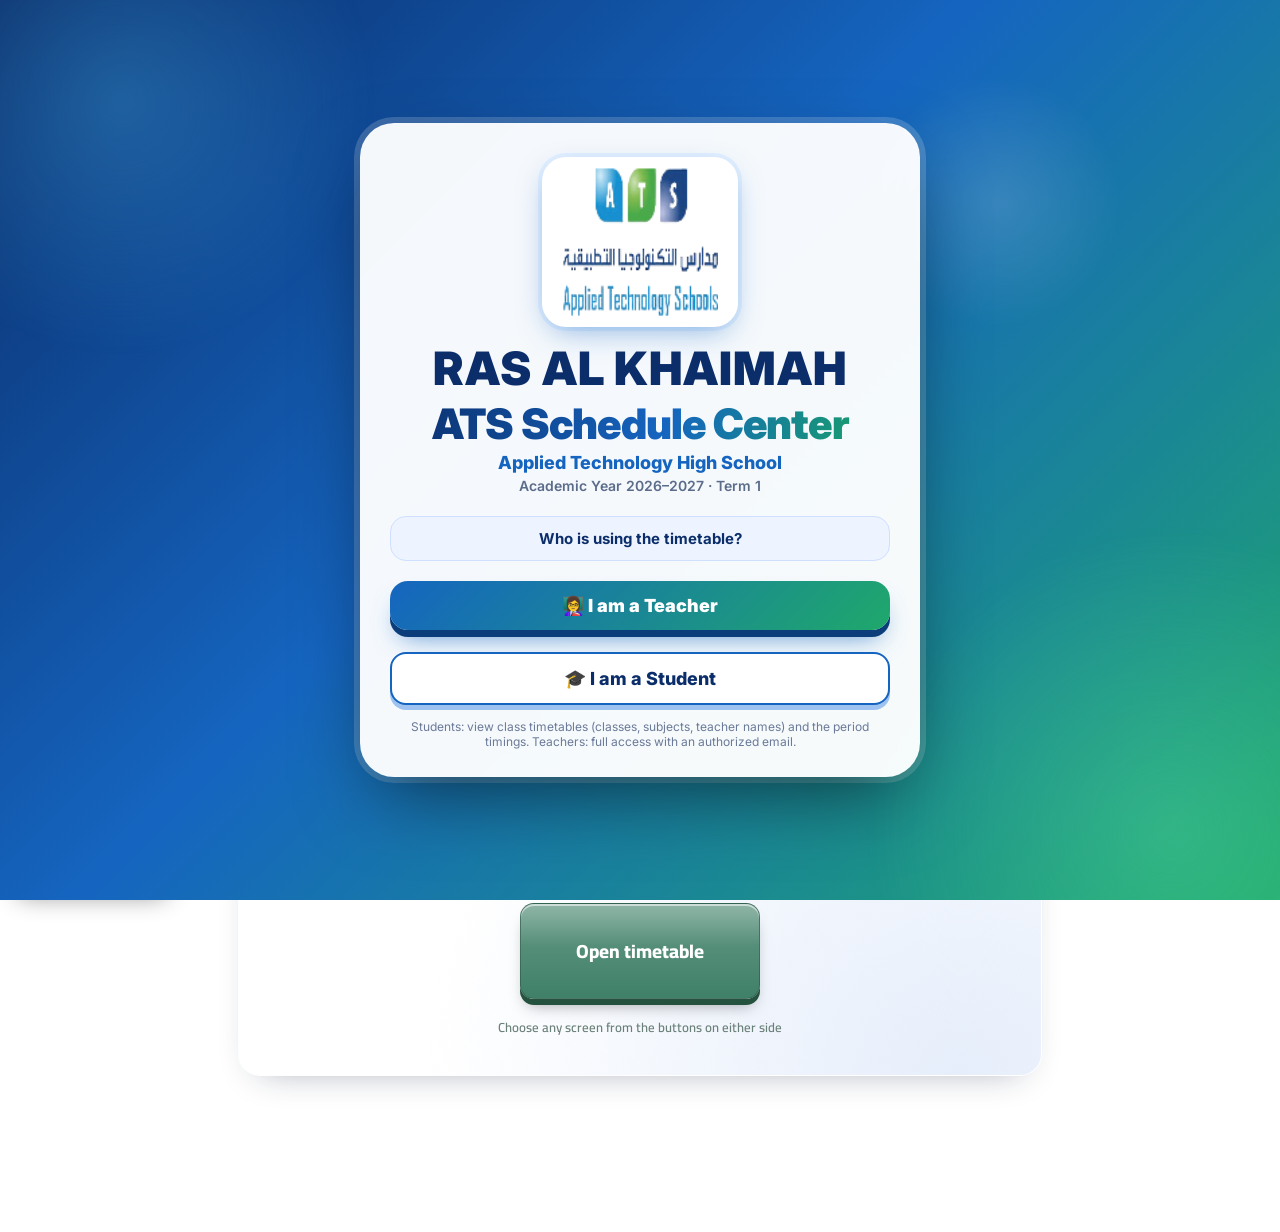
==== commit 236f7f77: "Add files via upload" ====
--- a/index.html
+++ b/index.html
@@ -3,15 +3,1402 @@
 <head>
 <meta charset="utf-8">
 <meta name="viewport" content="width=device-width, initial-scale=1, viewport-fit=cover">
-<title>Teachers' Timetables</title>
+<title>ATS Schedule Center</title>
 <link rel="stylesheet" href="https://fonts.googleapis.com/css2?family=Cairo:wght@400;600;700;800&family=Inter:wght@500;600;700;800&family=Playfair+Display:wght@600;700;800&family=Dancing+Script:wght@600;700&display=swap">
-<link rel="stylesheet" href="style.css">
+<style>
+:root{box-sizing:border-box;--bg:#eef4ff;--panel:#fff;--text:#14213d;--muted:#5d6b86;--line:#d5deef;--k1:#7db0ff;--k2:#3b7be8;--ke:#2358b3;--kt:#fff;--ac:#3b7be8;--c1:var(--k1);--c2:var(--k2);--ce:var(--ke);--ga:#3f8ae0;--gb:#43a047;--gab:#7a6ad8}
+*,*:before,*:after{box-sizing:inherit}
+[data-theme="d"]{--bg:#ecf3ef;--panel:#ffffff;--text:#173026;--muted:#5f7a6d;--line:#cfe0d6;--k1:#7db89f;--k2:#3f8068;--ke:#25513f;--kt:#ffffff;--ac:#3f8f72}
+[data-theme="1"]{--bg:#0d1020;--panel:#171b31;--text:#e8ebff;--muted:#99a1c9;--line:#2a3050;--k1:#5a65b8;--k2:#3a4385;--ke:#171c3c;--kt:#fff;--ac:#8d9bff}
+[data-theme="2"]{--bg:#eef4ff;--panel:#fff;--text:#14213d;--muted:#5d6b86;--line:#d5deef;--k1:#7db0ff;--k2:#3b7be8;--ke:#2358b3;--kt:#fff;--ac:#3b7be8}
+[data-theme="3"]{--bg:#ecf8f1;--panel:#fff;--text:#12301f;--muted:#4d6b59;--line:#cfe6d9;--k1:#6fe0a8;--k2:#2fa56f;--ke:#1e7a50;--kt:#fff;--ac:#2fa56f}
+[data-theme="4"]{--bg:#fff3e8;--panel:#fff;--text:#3a2110;--muted:#85644b;--line:#f0d9c4;--k1:#ffb36e;--k2:#f27a1a;--ke:#b85a0e;--kt:#fff;--ac:#f27a1a}
+[data-theme="5"]{--bg:#fff0f3;--panel:#fff;--text:#3d1420;--muted:#86505d;--line:#f2d3da;--k1:#ff86a0;--k2:#d93f61;--ke:#a12a45;--kt:#fff;--ac:#d93f61}
+[data-theme="6"]{--bg:#f4efff;--panel:#fff;--text:#241a45;--muted:#6a5f8f;--line:#ddd3f5;--k1:#b79cff;--k2:#7a56e6;--ke:#553ab0;--kt:#fff;--ac:#7a56e6}
+[data-theme="7"]{--bg:#e9eaee;--panel:#fff;--text:#222;--muted:#666;--line:#cfd1d6;--k1:#ffffff;--k2:#dcdde1;--ke:#a2a5ac;--kt:#222;--ac:#555}
+[data-theme="8"]{--bg:#06130e;--panel:#0d211a;--text:#d6ffee;--muted:#6fb59a;--line:#1b3a2e;--k1:#2f8a67;--k2:#175c43;--ke:#082a1e;--kt:#e9fff6;--ac:#5dffc0}
+html{scroll-padding-top:90px}
+body{margin:0;min-height:100vh;color:var(--text);font-family:Cairo,Tahoma,"Segoe UI",sans-serif;background:
+ radial-gradient(1100px 480px at 90% -8%,color-mix(in srgb,var(--ac) 20%,transparent),transparent),
+ radial-gradient(900px 420px at -8% 18%,color-mix(in srgb,var(--k1) 18%,transparent),transparent),var(--bg);background-attachment:fixed;transition:background-color .3s}
+button,select,input{font-family:inherit}
+.wrap{max-width:1560px;margin:0 auto;padding:18px 16px 130px}
+/* header */
+.top{position:sticky;top:0;z-index:50;display:flex;align-items:center;justify-content:space-between;gap:12px 18px;flex-wrap:wrap;padding:10px 20px;padding-top:calc(10px + env(safe-area-inset-top,0px));background:linear-gradient(115deg,var(--k2),var(--ke));color:var(--kt);box-shadow:0 10px 28px -12px rgba(0,0,0,.55);border-bottom:1px solid rgba(255,255,255,.18)}
+.brand{display:flex;align-items:center;gap:14px;min-width:0}
+.logo{background:#fff;border-radius:14px;padding:5px 9px;display:flex;box-shadow:0 3px 10px rgba(0,0,0,.25);flex:none}
+.logo img{height:46px;width:auto;display:block}
+.top h1{margin:0;font-size:21px;font-weight:800;line-height:1.2}
+.top h1 em{font-style:normal;opacity:.85;font-weight:600;font-size:15px;margin-inline-start:6px}
+.top .sub{font-size:12px;opacity:.85;margin-top:2px}
+.tt2{display:flex;align-items:center;gap:10px;flex-wrap:wrap}
+.sws{display:flex;gap:7px;align-items:center;padding:6px 10px;background:rgba(255,255,255,.16);border-radius:999px;backdrop-filter:blur(6px)}
+.sw{width:25px;height:25px;border-radius:50%;cursor:pointer;border:2px solid rgba(255,255,255,.85);background:linear-gradient(145deg,var(--s1),var(--s2));box-shadow:0 3px 0 var(--sk),0 4px 6px rgba(0,0,0,.3);padding:0;transition:transform .1s}
+.sw:hover{transform:translateY(-2px)}
+.sw.on{transform:scale(1.18);outline:3px solid #fff;outline-offset:1px}
+.pill{display:inline-flex;align-items:center;gap:6px;font-size:12px;background:rgba(255,255,255,.16);border-radius:999px;padding:6px 12px;color:inherit;border:0;cursor:pointer;font-weight:600}
+.pill input[type=color]{width:22px;height:22px;border:0;padding:0;background:none;cursor:pointer;border-radius:50%}
+.pill input[type=checkbox]{accent-color:#fff}
+/* cards */
+.card{background:var(--panel);border:1px solid var(--line);border-radius:22px;box-shadow:0 14px 34px -22px rgba(20,33,61,.45);padding:18px;margin-bottom:16px;position:relative}
+.sec{display:flex;align-items:center;gap:10px;margin:0 0 12px;font-size:15px;font-weight:800}
+.sec i{font-style:normal;width:30px;height:30px;border-radius:10px;display:grid;place-items:center;background:linear-gradient(180deg,var(--k1),var(--k2));color:var(--kt);box-shadow:0 3px 0 var(--ke);font-size:15px}
+.row{display:flex;flex-wrap:wrap;gap:12px;align-items:flex-end}
+label.f{display:flex;flex-direction:column;gap:5px;font-size:12px;font-weight:600;color:var(--muted);flex:1 1 150px;min-width:140px}
+select,input[type=search]{font-size:14px;padding:10px 12px;border-radius:12px;border:1.5px solid var(--line);background:var(--bg);color:var(--text);width:100%;outline:none;transition:border-color .15s,box-shadow .15s}
+select:focus,input:focus{border-color:var(--ac);box-shadow:0 0 0 3px color-mix(in srgb,var(--ac) 25%,transparent)}
+.chips{display:flex;flex-wrap:wrap;gap:7px}
+.chip,.btn{font-size:13px;font-weight:600;padding:7px 14px;border-radius:999px;border:1.5px solid var(--line);background:var(--bg);color:var(--text);cursor:pointer;transition:all .12s}
+.chip:hover,.btn:hover{border-color:var(--ac);transform:translateY(-1px)}
+.chip.on{background:linear-gradient(180deg,var(--k1),var(--k2));color:var(--kt);border-color:transparent;box-shadow:0 3px 0 var(--ke)}
+.lbl{font-size:12px;font-weight:600;color:var(--muted);margin:0 0 6px}
+.tnav{display:flex;gap:6px;align-items:center}
+.tnav .btn{padding:9px 13px}
+/* hero */
+.hero{overflow:hidden;padding:0}
+.hero:before{content:'';display:block;height:7px;background:linear-gradient(90deg,var(--k1),var(--k2),var(--ke))}
+.hin{display:flex;gap:20px;flex-wrap:wrap;align-items:center;padding:18px 20px 20px}
+.av{width:78px;height:78px;border-radius:22px;display:grid;place-items:center;font-weight:800;font-size:26px;background:linear-gradient(180deg,var(--k1),var(--k2));color:var(--kt);box-shadow:0 7px 0 var(--ke),0 14px 24px -8px rgba(0,0,0,.4),inset 0 2px 0 rgba(255,255,255,.5);direction:ltr;flex:none}
+.hm{flex:1 1 260px;min-width:0}
+.hm h2{margin:0 0 8px;font-size:27px;font-weight:800;direction:ltr;text-align:right}
+.tg{display:flex;flex-wrap:wrap;gap:6px;margin-top:6px;align-items:center;font-size:12px;color:var(--muted);font-weight:600}
+.tg span.t{background:var(--bg);border:1px solid var(--line);color:var(--text);border-radius:9px;padding:2px 9px;direction:ltr;font-size:12px;font-weight:600}
+.tiles{display:flex;gap:10px;flex-wrap:wrap}
+.tile{background:var(--bg);border:1px solid var(--line);border-radius:16px;padding:9px 14px;text-align:center;min-width:84px}
+.tile b{display:block;font-size:22px;font-weight:800;color:var(--ac);line-height:1.2}
+.tile small{color:var(--muted);font-size:11px;font-weight:600}
+.tile .bar2{height:5px;border-radius:4px;background:var(--line);margin-top:5px;overflow:hidden}.tile .bar2 i{display:block;height:100%;background:linear-gradient(90deg,var(--k1),var(--k2))}
+/* toolbar */
+.toolbar{display:flex;gap:14px;flex-wrap:wrap;align-items:center;margin-bottom:14px}
+.seg{display:inline-flex;background:var(--panel);border:1.5px solid var(--line);border-radius:999px;padding:4px;gap:4px}
+.seg button{border:0;background:none;color:var(--text);font-weight:700;font-size:13px;padding:8px 16px;border-radius:999px;cursor:pointer}
+.seg button.on{background:linear-gradient(180deg,var(--k1),var(--k2));color:var(--kt);box-shadow:0 3px 0 var(--ke)}
+.stg{font-weight:800;font-size:13px;padding:10px 18px;border-radius:14px;border:1px solid rgba(0,0,0,.2);background:linear-gradient(180deg,var(--k1),var(--k2));color:var(--kt);cursor:pointer;box-shadow:0 5px 0 var(--ke),0 9px 12px -4px rgba(0,0,0,.3),inset 0 1px 0 rgba(255,255,255,.5);transition:transform .08s,box-shadow .08s}
+.stg:hover{transform:translateY(-1px)}
+.stg:active,.stg.on{transform:translateY(4px);box-shadow:0 1px 0 var(--ke),0 2px 4px rgba(0,0,0,.3)}
+.stg.on{outline:3px solid var(--ac);outline-offset:2px}
+.stg:disabled{opacity:.5;cursor:wait}
+.stats{margin-inline-start:auto;display:flex;gap:8px;flex-wrap:wrap;font-size:12px;color:var(--muted);font-weight:600}
+.stats span{background:var(--panel);border:1px solid var(--line);border-radius:999px;padding:5px 12px}.stats b{color:var(--text)}
+/* stage panel */
+#sp{display:none;margin-bottom:16px}
+.sg{display:grid;grid-template-columns:repeat(auto-fit,minmax(280px,1fr));gap:12px}
+.sc{background:var(--bg);border:1px solid var(--line);border-radius:16px;padding:12px}
+.sc h4{margin:0 0 8px;font-size:14px}
+.sn{grid-column:1/-1;font-size:13px;font-weight:800}
+.nt{grid-column:1/-1;font-size:12px;color:var(--muted)}
+.tt{width:100%;border-collapse:separate;border-spacing:0 3px;font-size:13px;direction:ltr;text-align:center}
+.tt th{color:var(--muted);font-weight:600;font-size:11px}
+.tt td{background:var(--panel);padding:5px 8px}.tt td:first-child{border-radius:9px 0 0 9px;font-weight:700}.tt td:last-child{border-radius:0 9px 9px 0;color:var(--muted)}
+.tt tr.br td{background:linear-gradient(90deg,var(--k1),var(--k2));color:var(--kt);font-weight:800}
+
+.cpb{position:fixed;left:14px;bottom:14px;z-index:60;display:flex;align-items:center;gap:8px;padding:10px 18px;border-radius:999px;border:0;cursor:pointer;color:#fff;font-weight:800;font-size:15px;background:linear-gradient(135deg,#ff6bb5,#7c5cff 55%,#2dd4ff);box-shadow:0 6px 0 rgba(0,0,0,.25),0 12px 24px -6px rgba(0,0,0,.45);font-family:Inter,Cairo,sans-serif;text-align:start}
+.cpb span{display:flex;flex-direction:column;line-height:1.15}.cpb small{font-size:11px;font-weight:600;opacity:.9}
+.cp{position:fixed;left:14px;bottom:78px;z-index:61;width:min(420px,calc(100vw - 28px));max-height:calc(100vh - 110px);overflow:auto;background:var(--panel);color:var(--text);border:1px solid var(--line);border-radius:22px;padding:14px 16px;box-shadow:0 24px 50px -12px rgba(0,0,0,.55)}
+.cp[hidden]{display:none}
+.cph{display:flex;justify-content:space-between;align-items:center;margin-bottom:6px}.cph button{border:0;background:var(--bg);color:var(--text);width:30px;height:30px;border-radius:50%;cursor:pointer;font-size:14px}
+.cp h4{margin:12px 0 6px;font-size:14px}.cp h4 small{font-weight:500;color:var(--muted)}
+.cp .tt2{display:flex;flex-wrap:wrap;gap:8px;align-items:center}
+.cp .sws,.cp .pill{background:var(--bg);color:var(--text);border:1.5px solid var(--line)}
+.cp .brow{flex-direction:column;align-items:flex-start;gap:8px}
+@media(max-width:700px){.cpb{bottom:96px}.cp{bottom:160px}}
+
+.clk{display:flex;align-items:center;gap:10px;cursor:pointer;padding:4px 14px;border-radius:999px;background:rgba(255,255,255,.16);color:inherit;direction:ltr;user-select:none}
+.clk small{font-size:12px;font-weight:700;opacity:.92;line-height:1.2;white-space:nowrap}
+.ckd{font:800 26px/1 "Courier New",ui-monospace,monospace;letter-spacing:2px;text-shadow:0 0 10px currentColor;font-variant-numeric:tabular-nums}
+.ckd b{animation:bl 1s steps(2) infinite}@keyframes bl{50%{opacity:.25}}
+.ca{width:54px;height:54px;display:none}.clk.an .ca{display:block}.clk.an .ckd{display:none}
+.ca .cf{fill:#fff;stroke:rgba(0,0,0,.35);stroke-width:3}.ca line{stroke:#14213d;stroke-linecap:round}.ca .hh{stroke-width:5}.ca .hm2{stroke-width:3.4}.ca .hs{stroke:#e5322d;stroke-width:1.6}.ca .cc2{fill:#e5322d}.ca .mk{stroke:#14213d;stroke-width:1.6}
+.clk.dg2 .ckd{font-family:Inter,sans-serif;text-shadow:none;letter-spacing:1px}
+.clk.neon .ckd{color:#5dffc0;background:#07140f;padding:6px 10px;border-radius:10px;text-shadow:0 0 8px #5dffc0,0 0 18px #19c98a}
+@media(max-width:700px){.clk{padding:3px 10px}.ca{width:42px;height:42px}.ckd{font-size:20px}}
+#v_teachers{direction:ltr}#v_teachers .sec{direction:ltr}.cp{direction:ltr}.cph{direction:ltr}
+
+.days{position:relative}
+.bov{position:absolute;inset:0;display:grid;gap:8px 5px;pointer-events:none;grid-template-rows:100%}
+.bkv{border-radius:16px;border:1.5px solid color-mix(in srgb,var(--ac) 45%,var(--line));background:repeating-linear-gradient(135deg,color-mix(in srgb,var(--ac) 14%,var(--panel)) 0 9px,color-mix(in srgb,var(--ac) 5%,var(--panel)) 9px 18px);box-shadow:inset 0 0 0 3px color-mix(in srgb,var(--panel) 70%,transparent);pointer-events:auto;position:relative}
+.bkv.off{opacity:.3}
+.bki{position:sticky;top:calc(var(--hh,70px) + 70px);display:flex;flex-direction:column;align-items:center;gap:10px;padding:16px 0;max-height:calc(100vh - var(--hh,70px) - 90px)}
+.bki>i{font-style:normal;font-size:24px}
+.bkl{writing-mode:vertical-rl;transform:rotate(180deg);display:flex;gap:6px;align-items:center;white-space:nowrap;font-weight:800;font-size:15px;direction:ltr;color:var(--text)}
+.bkl em{font-style:normal;font-size:12px;color:var(--muted);letter-spacing:.5px}
+.bkx{display:inline-flex;align-items:center;gap:6px;padding:6px 3px;border-radius:999px;background:color-mix(in srgb,var(--panel) 85%,transparent);font-size:15px}
+.bkx u{text-decoration:none;color:#fff;font-size:11.5px;padding:5px 2px;border-radius:999px;background:var(--ga)}.bkx.gb u{background:var(--gb)}.bkx.gab u{background:var(--gab)}
+.bkn{writing-mode:vertical-rl;font-size:12px;color:var(--muted)}
+#bcard.dk .bkl,#bcard.dk .bkl *{color:#10142a}
+
+.bkv{display:flex;align-items:center;justify-content:center;border:1.5px solid color-mix(in srgb,var(--ac) 60%,#fff);background:radial-gradient(120% 60% at 50% 50%,color-mix(in srgb,var(--ac) 55%,#fff) 0,var(--ac) 38%,color-mix(in srgb,var(--ac) 55%,#000) 100%);box-shadow:0 0 0 1px rgba(255,255,255,.35) inset,0 0 18px 2px color-mix(in srgb,var(--ac) 70%,transparent),0 0 38px 6px color-mix(in srgb,var(--ac) 38%,transparent);animation:glow 3.2s ease-in-out infinite}
+@keyframes glow{50%{box-shadow:0 0 0 1px rgba(255,255,255,.5) inset,0 0 26px 5px color-mix(in srgb,var(--ac) 85%,transparent),0 0 52px 12px color-mix(in srgb,var(--ac) 45%,transparent)}}
+.bki{position:static;max-height:none;justify-content:center;align-items:center;padding:14px 0;gap:14px;width:100%}
+.bki>i{filter:drop-shadow(0 0 8px #fff);font-size:26px}
+.bkl{color:#fff;text-shadow:0 0 8px rgba(255,255,255,.9),0 0 18px rgba(255,255,255,.55);gap:8px}
+.bkl em{color:#fff;opacity:.95;text-shadow:0 0 8px rgba(255,255,255,.8)}
+.bkx{background:rgba(255,255,255,.2);border:1.5px solid rgba(255,255,255,.65);box-shadow:0 0 12px rgba(255,255,255,.55),inset 0 0 8px rgba(255,255,255,.35);color:#fff;font-size:17px;padding:8px 4px}
+.bkx u{box-shadow:0 0 10px currentColor,0 0 0 1.5px #fff;text-shadow:none}
+.bkn{color:#fff}
+#bcard.dk .bkl,#bcard.dk .bkl *{color:#fff}
+
+.top{direction:ltr;padding:12px 24px;background:radial-gradient(60% 220% at 12% 0,rgba(255,255,255,.28),transparent 60%),radial-gradient(40% 200% at 95% 100%,rgba(255,255,255,.16),transparent 60%),linear-gradient(115deg,var(--k2),var(--ke));border-bottom:0;position:sticky}
+.top::after{content:"";position:absolute;left:0;right:0;bottom:0;height:4px;background:linear-gradient(90deg,#fff3b0,#e8b923 30%,#a8730b 55%,#f4d35e 80%,#fff3b0);box-shadow:0 0 12px rgba(232,185,35,.8)}
+.top .brand{gap:16px}.logo{border-radius:16px;padding:6px 11px;box-shadow:0 0 0 3px rgba(255,255,255,.35),0 6px 16px rgba(0,0,0,.3)}.logo img{height:52px}
+.eyb{font-size:11px;font-weight:800;letter-spacing:2.2px;opacity:.85;font-family:Inter,sans-serif}
+.top h1{font-family:Inter,Cairo,sans-serif;font-size:26px;letter-spacing:-.2px;text-shadow:0 2px 10px rgba(0,0,0,.25)}
+.top .sub{display:flex;gap:10px;align-items:center;flex-wrap:wrap;opacity:1;margin-top:5px;font-family:Inter,sans-serif}
+.top .loc{background:rgba(255,255,255,.95);color:#14213d;font-weight:800;font-size:13px;border-radius:999px;padding:3px 12px;box-shadow:0 2px 8px rgba(0,0,0,.25)}
+.top .iss{font-size:12px;opacity:.9;font-weight:600}
+@media(max-width:700px){.top h1{font-size:19px}.eyb{font-size:9.5px;letter-spacing:1.4px}.logo img{height:40px}}
+
+.mtg{display:grid;grid-template-columns:minmax(300px,380px) 1fr;gap:16px;direction:ltr;align-items:start}
+@media(max-width:900px){.mtg{grid-template-columns:1fr}}
+.mtg .fld input,.mtg .fld select,.mtg .fld textarea{font-size:14px;padding:10px 12px;border-radius:12px;border:1.5px solid var(--line);background:var(--bg);color:var(--text);width:100%;box-sizing:border-box;font-family:Inter,Cairo,sans-serif}
+.mtg textarea{min-height:84px;resize:vertical}
+.mtg .r2{display:grid;grid-template-columns:1fr 1fr;gap:10px}
+.mtl{display:flex;flex-direction:column;gap:12px}
+.mc{display:grid;grid-template-columns:78px 1fr auto;gap:14px;align-items:center;padding:14px;border-radius:18px;border:1.5px solid var(--line);background:var(--bg);box-shadow:0 8px 18px -14px rgba(0,0,0,.5);font-family:Inter,Cairo,sans-serif}
+.mc.past{opacity:.55}.mc.today{border-color:#e11d48;box-shadow:0 0 0 3px rgba(225,29,72,.18),0 0 22px -4px rgba(225,29,72,.5)}
+.mc .dt{display:flex;flex-direction:column;align-items:center;justify-content:center;border-radius:16px;padding:8px 4px;color:#fff;background:linear-gradient(160deg,#fb7185,#e11d48 60%,#9f1239);box-shadow:0 4px 0 #7f1233;text-align:center}
+.mc .dt b{font-size:28px;line-height:1}.mc .dt span{font-size:12px;font-weight:700;letter-spacing:1px}.mc .dt small{font-size:11px;opacity:.9}
+.mc h3{margin:0 0 4px;font-size:17px}.mc .dp{display:inline-block;background:var(--ac);color:#fff;border-radius:999px;padding:1px 10px;font-size:11.5px;font-weight:800;margin-bottom:6px}
+.mc .ln{display:flex;gap:14px;flex-wrap:wrap;font-size:14px;font-weight:700}.mc .ag{margin-top:6px;font-size:13px;color:var(--muted);white-space:pre-wrap;font-weight:500}
+.mc .by{font-size:11px;color:var(--muted);margin-top:4px}
+.mst{font-size:13px;padding:8px 12px;border-radius:12px;background:var(--bg);border:1px dashed var(--line);margin-bottom:12px;direction:ltr}
+.clk small{font-size:17px;font-weight:800;opacity:1;letter-spacing:.3px;font-family:Inter,sans-serif;line-height:1.25;text-shadow:0 1px 6px rgba(0,0,0,.25)}
+.ckd{font-size:32px}
+@media(max-width:700px){.clk small{font-size:13px}.ckd{font-size:22px}}
+.hm h2{text-align:start!important;direction:ltr!important}
+.nb{height:104px}
+.top{justify-content:center;padding:10px 24px 12px}
+.top .brand{flex-direction:column;gap:6px;text-align:center}
+.top .brand>div:last-child{display:flex;flex-direction:column;align-items:center}
+.logo{padding:8px 16px;border-radius:20px}.logo img{height:84px}
+.top h1{font-size:28px}.top .sub{justify-content:center;margin-top:4px}
+.top .clk{position:absolute;right:24px;top:50%;transform:translateY(-50%)}
+@media(max-width:1000px){.top .clk{position:static;transform:none}.logo img{height:64px}}
+@media(max-width:700px){.logo img{height:56px}.top h1{font-size:21px}}
+.top .eyb{display:none}.logo img{height:74px}.top .brand{gap:4px}
+.nb.alert{background:linear-gradient(180deg,#ffd45c,#ff8a00 55%,#e0480a)!important;color:#2b1200;animation:alr 1.1s ease-in-out infinite;box-shadow:0 7px 0 #8a2d00,0 0 0 4px rgba(255,200,0,.55),0 0 30px 8px rgba(255,150,0,.85)}
+.nb.alert .ni{animation:shk .9s ease-in-out infinite;display:inline-block}
+.nb.alert b{text-shadow:none}
+.nb.alert .bd{min-width:30px;height:30px;border-radius:15px;font-size:16px;top:4px;box-shadow:0 0 0 3px #fff,0 0 18px 4px #ef4444}
+@keyframes alr{50%{box-shadow:0 7px 0 #8a2d00,0 0 0 8px rgba(255,200,0,.2),0 0 46px 16px rgba(255,120,0,.95);filter:brightness(1.12)}}
+@keyframes shk{0%,60%,100%{transform:rotate(0)}10%{transform:rotate(-16deg)}20%{transform:rotate(14deg)}30%{transform:rotate(-12deg)}40%{transform:rotate(10deg)}50%{transform:rotate(-6deg)}}
+
+.nb.alert2{animation:alr 1.1s ease-in-out infinite;background:linear-gradient(180deg,#fff08a,#ffb300 55%,#e07b00)!important;color:#2b1200}
+.nb.alert2 b{text-shadow:none}.nb.alert2 .ni{animation:shk .9s ease-in-out infinite;display:inline-block}
+#subBn{position:fixed;top:0;left:0;right:0;z-index:150;display:none;direction:ltr;font-family:Inter,Cairo,sans-serif;cursor:pointer;padding:10px 16px;text-align:center;font-weight:800;font-size:15px;color:#2b1200;background:linear-gradient(90deg,#fff08a,#ffb300,#fff08a);box-shadow:0 4px 18px rgba(255,150,0,.7);animation:alr 1.1s ease-in-out infinite}
+#subBn.on{display:block}#subBn small{display:block;font-weight:600;font-size:13px;margin-top:3px}#subBn u{margin-inline-start:10px}
+body.rs #subBn{display:none!important}
+body.rs #aiF,body.rs #aiP{display:none!important}
+.nb[data-view=etimer],.nb[data-view=me]{display:none!important}
+#uChip{position:absolute;right:24px;bottom:8px;z-index:5;display:flex;align-items:center;gap:9px;max-width:260px;padding:5px 14px 5px 5px;border-radius:999px;border:2px solid rgba(255,255,255,.75);background:rgba(255,255,255,.92);color:#14332b;font:700 14px Inter,Cairo,sans-serif;cursor:pointer;box-shadow:0 4px 14px rgba(0,0,0,.25)}
+#uChip:hover{background:#fff;transform:translateY(-1px)}#uChip .av{width:32px;height:32px;border-radius:50%;flex:none;display:grid;place-items:center;background:#0f766e center/cover;color:#fff;font-weight:800}#uChip .nm{white-space:nowrap;overflow:hidden;text-overflow:ellipsis;line-height:1.15}#uChip small{display:block;font-weight:600;font-size:11px;opacity:.7}
+body.rs #uChip{display:none}@media(max-width:700px){#uChip{position:static;margin:4px auto}#uChip .nm small{display:none}}
+.pfEd{display:grid;grid-template-columns:auto 1fr;gap:18px;align-items:start;direction:ltr;text-align:left}.pfEd .big{width:110px;height:110px;border-radius:50%;background:#0f766e center/cover;color:#fff;display:grid;place-items:center;font-size:40px;font-weight:800}.pfEd label.f2{display:block;font-weight:700;margin:8px 0 3px}.pfEd input[type=text]{width:100%;max-width:380px}@media(max-width:600px){.pfEd{grid-template-columns:1fr}}
+body.rs .view input:not([type=search]):not(#xs),body.rs .view textarea,body.rs .view [class*=del],body.rs .view .adm{display:none!important}
+#v_sub.lit .vban,#v_sub.lit>.card{animation:litp 1.4s ease-in-out infinite}
+@keyframes litp{50%{box-shadow:0 0 0 3px #ffd54a,0 0 34px 8px rgba(255,170,0,.8)}}
+#ntf{position:fixed;inset:0;z-index:200;display:none;align-items:center;justify-content:center;background:rgba(0,0,0,.55);padding:16px}
+#ntf.on{display:flex}
+#ntf .nbx{max-width:520px;width:100%;border-radius:26px;padding:24px;text-align:center;background:linear-gradient(160deg,#fff8d6,#ffd25a);color:#2b1a00;box-shadow:0 0 0 5px #ff9800,0 0 60px 14px rgba(255,150,0,.85);animation:litp 1.2s ease-in-out infinite;direction:ltr;font-family:Inter,Cairo,sans-serif}
+#ntf .nbx h3{margin:6px 0 10px;font-size:22px}#ntf .nbx p{margin:6px 0;font-size:16px;font-weight:600;text-align:left;background:rgba(255,255,255,.55);padding:10px 12px;border-radius:14px}
+#ntf .nbx button{margin-top:12px;font-size:16px;font-weight:800;padding:10px 26px;border-radius:999px;border:0;cursor:pointer;background:#e65100;color:#fff;box-shadow:0 4px 0 #8a2d00;margin-inline:5px}
+.av.ph{background:var(--bg);border:2.5px dashed color-mix(in srgb,var(--ac) 70%,transparent);box-shadow:0 6px 0 var(--ke),0 14px 24px -8px rgba(0,0,0,.4);position:relative;cursor:pointer;overflow:hidden;width:96px;height:96px;color:var(--ac)}
+div.av.ph{cursor:default}
+.avp{display:flex;flex-direction:column;align-items:center;font-size:30px;line-height:1;font-weight:700}.avp small{font-size:11px;font-weight:700;margin-top:3px}
+.av.has{border-style:solid}.av.has .avp{display:none}
+.avx{display:none;position:absolute;top:4px;right:4px;width:24px;height:24px;border-radius:50%;border:0;background:rgba(0,0,0,.65);color:#fff;font-size:12px;cursor:pointer}
+.av.has:hover .avx{display:block}
+.av.ph:hover{filter:brightness(1.1)}
+.ni svg{width:64px;height:44px;filter:drop-shadow(0 2px 3px rgba(0,0,0,.35))}.vi svg{width:96px;height:66px;filter:drop-shadow(0 2px 3px rgba(0,0,0,.35))}@media(max-width:1100px){.ni svg{width:52px;height:36px}}
+
+#gate{position:fixed;inset:0;z-index:500;display:flex;align-items:center;justify-content:center;padding:20px;overflow:auto;background:linear-gradient(135deg,#0b2e6b 0%,#1565c0 45%,#1fa86b 100%);font-family:Inter,Cairo,sans-serif;direction:ltr}
+#gate.off{display:none}
+.gbg i{position:absolute;border-radius:50%;filter:blur(2px);opacity:.28;background:radial-gradient(circle at 30% 30%,#fff,transparent 70%)}
+.gbg i:nth-child(1){width:520px;height:520px;left:-140px;top:-160px;background:radial-gradient(circle,#4fc3f7,transparent 70%)}
+.gbg i:nth-child(2){width:620px;height:620px;right:-200px;bottom:-240px;background:radial-gradient(circle,#69f0ae,transparent 70%)}
+.gbg i:nth-child(3){width:260px;height:260px;right:12%;top:8%;background:radial-gradient(circle,#fff,transparent 70%);opacity:.14}
+.gcard{position:relative;width:min(560px,100%);text-align:center;padding:34px 30px 28px;border-radius:34px;background:rgba(255,255,255,.96);box-shadow:0 30px 80px -20px rgba(0,0,0,.6),0 0 0 6px rgba(255,255,255,.18);color:#0b2e6b}
+.glogo{display:inline-flex;padding:10px 20px;border-radius:24px;background:#fff;box-shadow:0 10px 30px -8px rgba(21,101,192,.5),0 0 0 4px #e3f0ff}
+.glogo img{height:150px;width:auto;display:block}
+.gcard h1{margin:22px 0 4px;font-size:clamp(26px,6.4vw,42px);white-space:nowrap;line-height:1.08;font-weight:900;letter-spacing:-.8px;background:linear-gradient(100deg,#0b2e6b,#1565c0 55%,#18a463);-webkit-background-clip:text;background-clip:text;color:transparent}
+.gsub{font-size:18px;font-weight:800;color:#1565c0;margin-top:6px}
+.gyr{font-size:14px;font-weight:600;color:#5b6b8a;margin-top:4px}
+.gwho{margin:22px auto 6px;padding:12px 16px;border-radius:16px;font-size:15px;font-weight:700;background:#eef4ff;color:#0b2e6b;border:1.5px solid #cfe0ff}
+.gwho.ok{background:#e6f8ee;border-color:#8fd9b0;color:#0d6b3a}.gwho.no{background:#fff4e0;border-color:#ffcf8a;color:#9a5600}
+.gbtn{margin-top:14px;width:100%;font-size:20px;font-weight:900;padding:16px 20px;border:0;border-radius:18px;cursor:pointer;color:#fff;background:linear-gradient(135deg,#1565c0,#1fa86b);box-shadow:0 7px 0 #0b3d7a,0 16px 26px -10px rgba(21,101,192,.7);transition:transform .1s}
+.gbtn:hover{transform:translateY(-2px)}.gbtn:active{transform:translateY(4px);box-shadow:0 2px 0 #0b3d7a}
+.gnote{font-size:12px;color:#6b7a99;margin:14px 6px 0}
+@media(max-width:520px){.glogo img{height:110px}.gcard{padding:24px 18px}}
+
+.top{position:relative!important}
+.top .logo img{height:148px}
+.top .logo{padding:12px 24px;border-radius:28px}
+#sbar{position:sticky;top:0;z-index:55;padding:10px 20px;background:linear-gradient(115deg,var(--k2),var(--ke));box-shadow:0 10px 28px -12px rgba(0,0,0,.55);border-bottom:3px solid #e8b923;direction:ltr}
+.sbi{max-width:900px;margin:0 auto;display:flex;align-items:center;gap:14px}
+.sbi img{height:44px;width:auto;background:#fff;border-radius:10px;padding:3px 7px;flex:none}
+.sbw{position:relative;flex:1;display:flex;align-items:center;background:#fff;border-radius:999px;box-shadow:0 4px 0 rgba(0,0,0,.25),inset 0 0 0 2px color-mix(in srgb,var(--ac) 50%,#fff)}
+.sbq{padding:0 6px 0 16px;font-size:18px}
+#gs{flex:1;border:0;outline:0;background:transparent;font-size:16px;font-weight:600;padding:13px 6px;color:#14213d;min-width:0;width:auto;font-family:Inter,Cairo,sans-serif}
+#gsx{border:0;background:none;font-size:16px;cursor:pointer;padding:0 16px;color:#667;display:none}
+#gsl{position:absolute;left:0;right:0;top:calc(100% + 8px);max-height:60vh;overflow:auto;background:var(--panel);color:var(--text);border-radius:18px;border:1px solid var(--line);box-shadow:0 20px 40px -10px rgba(0,0,0,.6);z-index:70;padding:6px}
+#gsl[hidden]{display:none}
+.gsh{font-size:11px;font-weight:800;letter-spacing:1px;color:var(--muted);padding:8px 12px 3px}
+.gsi{display:flex;justify-content:space-between;gap:10px;padding:9px 12px;border-radius:12px;cursor:pointer;font-size:14px;font-weight:600}
+.gsi small{color:var(--muted);font-weight:500}.gsi:hover,.gsi.on{background:color-mix(in srgb,var(--ac) 22%,transparent)}
+@media(max-width:700px){.top .logo img{height:96px}.sbi img{height:34px}}
+#gs::-webkit-search-cancel-button{display:none}
+.grak{margin-top:16px;font-size:clamp(30px,7vw,46px);font-weight:900;letter-spacing:1px;color:#0b2e6b;text-transform:uppercase;line-height:1.1;font-family:Inter,sans-serif}
+.gcard h1{margin-top:8px!important}
+.top .loc{font-size:24px!important;font-weight:900!important;padding:6px 24px!important;letter-spacing:.5px}
+.top .sub{margin-top:8px!important}
+.gbtn2{display:none;margin-top:12px;text-align:center;text-decoration:none;font-size:17px;font-weight:800;padding:13px 18px;border-radius:16px;color:#0b2e6b;background:#fff;border:2.5px solid #1565c0;box-shadow:0 5px 0 #9ec3f0}
+.gbtn2:hover{background:#eef4ff}
+#meRoot dl{display:grid;grid-template-columns:220px 1fr;gap:10px 16px;margin:14px 0;direction:ltr;font-size:15px}#meRoot dt{color:var(--muted);font-weight:700}#meRoot dd{margin:0;font-weight:700}#meRoot .card{direction:ltr}#meRoot .acts{display:flex;gap:10px;flex-wrap:wrap;margin:10px 0}
+.mydept{margin:6px 0 12px;direction:ltr}.mydept label,.mdbox{display:flex;gap:10px;align-items:center;flex-wrap:wrap;font-weight:800;font-size:14px;padding:10px 14px;border-radius:14px;background:color-mix(in srgb,var(--ac) 16%,var(--bg));border:1.5px solid color-mix(in srgb,var(--ac) 45%,var(--line))}
+.mydept select,.mdbox select{font-size:14px;font-weight:700;padding:8px 10px;border-radius:10px;border:1.5px solid var(--line);background:var(--panel);color:var(--text);width:auto;min-width:220px}
+.mdbox{margin:10px 0}
+.top,#sbar{--k1:#7db0ff;--k2:#3b7be8;--ke:#2358b3;--kt:#ffffff;--ac:#7db0ff}
+#tdet .tdt{display:flex;flex-direction:column;gap:6px;margin-bottom:14px;direction:ltr}#tdet .tiles{display:flex;flex-wrap:wrap;gap:10px;direction:ltr}.hin{align-items:center}
+/* board style */
+.bstyle{padding:12px 16px;display:flex;flex-direction:column;gap:10px}
+.brow{display:flex;align-items:center;gap:12px;flex-wrap:wrap}.brow>b{font-size:14px;min-width:110px}
+.bsw{display:flex;gap:8px;flex-wrap:wrap}
+.bsw button{width:34px;height:34px;border-radius:11px;border:2px solid #fff;cursor:pointer;padding:0;box-shadow:0 2px 6px rgba(0,0,0,.3);transition:transform .1s;background-size:cover}
+.bsw button.on{outline:3px solid var(--ac);outline-offset:2px;transform:scale(1.12)}
+.pill2{display:inline-flex;align-items:center;gap:6px;font-size:13px;font-weight:700;background:var(--bg);border:1.5px solid var(--line);border-radius:999px;padding:5px 12px;cursor:pointer}
+.pill2 input{width:28px;height:24px;border:0;padding:0;background:none;cursor:pointer}
+.seg2{display:inline-flex;gap:4px}.seg2 button{font-size:12px;font-weight:700;padding:6px 12px;border-radius:999px;border:1.5px solid var(--line);background:var(--bg);color:var(--text);cursor:pointer}.seg2 button.on{background:var(--ac);color:#fff;border-color:var(--ac)}
+#bcard{--fw:0px;border:var(--fw) solid transparent;background:var(--bgfill,var(--panel)) padding-box,var(--frame,none) border-box;box-shadow:var(--fglow,0 14px 34px -22px rgba(20,33,61,.45))}
+#bcard.dk{color:#f2f6ff}#bcard.dk .legend,#bcard.dk .legend *{color:#f2f6ff}
+/* board */
+.scroll{overflow-x:auto;max-width:100%;padding-bottom:8px;-webkit-overflow-scrolling:touch}
+.board{direction:ltr;min-width:1276px;font-family:Inter,Cairo,Tahoma,sans-serif;letter-spacing:.1px}
+.head,.day{display:grid;gap:8px 5px}
+#bw{direction:ltr}
+.head{position:sticky;top:var(--hh,70px);z-index:5;padding:8px 0;background:linear-gradient(var(--panel) 80%,transparent)}
+.hp{background:var(--bg);border:1px solid var(--line);border-radius:16px;padding:8px 6px 9px;text-align:center}
+.hp b{display:block;font-size:26px;line-height:1.1;font-weight:800;color:var(--ac)}
+.hp span.l{font-size:12.5px;color:var(--muted);font-weight:700;text-transform:uppercase;letter-spacing:1px}
+.tpl{display:block;font-size:12.5px;font-weight:800;border-radius:999px;padding:2px 3px;margin-top:4px;letter-spacing:0;overflow:hidden;white-space:nowrap;color:#fff;direction:ltr;white-space:nowrap}
+.tpl i{font-style:normal;opacity:.85;font-weight:600;margin-inline-end:2px;font-size:9px}
+.ga{background:var(--ga)}.gb{background:var(--gb)}.gab{background:var(--gab)}
+.hb{display:grid;place-items:center;font-size:18px;border-radius:14px;background:var(--bg);border:1px dashed var(--line)}
+.day{margin-bottom:10px;padding:10px 0 2px;border-top:1px dashed var(--line)}
+.dl{padding:0 4px;display:flex;flex-direction:column;align-items:center;justify-content:center;gap:3px;font-weight:800;font-size:18px;text-align:center;direction:ltr;border-radius:16px;background:linear-gradient(180deg,var(--panel),var(--bg));border:1px solid var(--line);box-shadow:0 4px 0 var(--line)}
+.dl small{font-size:12px;color:var(--muted);font-weight:600}
+.slot{border:1px solid color-mix(in srgb,currentColor 30%,transparent);border-radius:4px;min-height:96px;opacity:.9;background:color-mix(in srgb,currentColor 3%,transparent)}
+.day{border-top:1px solid color-mix(in srgb,currentColor 38%,transparent)!important}
+.slot.na{background:repeating-linear-gradient(135deg,transparent 0 6px,color-mix(in srgb,var(--line) 70%,transparent) 6px 8px);opacity:.45}
+.bk{display:flex;flex-direction:column;align-items:center;justify-content:center;gap:6px;padding:4px 0;border-radius:14px;border:1.5px dashed color-mix(in srgb,var(--ac) 40%,var(--line));background:repeating-linear-gradient(135deg,color-mix(in srgb,var(--ac) 12%,transparent) 0 6px,transparent 6px 12px),var(--bg)}
+.bk.none{opacity:.5;border-color:var(--line);background:var(--bg)}
+.bk.off{opacity:.3}
+.be{display:flex;flex-direction:column;align-items:center;gap:2px}
+.bp{font-size:11.5px;font-weight:800;color:#fff;border-radius:6px;padding:0 5px;direction:ltr}
+.bt{font-size:14.5px;font-weight:800;line-height:1.2;direction:ltr;text-align:center;color:var(--text)}
+.bt s{text-decoration:none;display:block;font-size:10px;color:var(--muted);line-height:1}
+.key{position:relative;z-index:2;display:flex;flex-direction:column;align-items:center;justify-content:center;gap:3px;min-height:96px;padding:8px 8px;border-radius:14px;border:1px solid rgba(0,0,0,.22);background:linear-gradient(180deg,var(--k1),var(--k2));color:var(--kt);cursor:pointer;text-align:center;box-shadow:0 6px 0 var(--ke),0 12px 16px -6px rgba(0,0,0,.35),inset 0 2px 0 rgba(255,255,255,.55);transition:transform .08s,box-shadow .08s;overflow:hidden;margin-bottom:4px}
+.key:before{content:'';position:absolute;inset:0 0 55% 0;background:linear-gradient(180deg,rgba(255,255,255,.28),transparent);pointer-events:none}
+.key:hover{transform:translateY(-2px)}
+.key:active,.key.pr{transform:translateY(5px);box-shadow:0 1px 0 var(--ke),0 2px 4px rgba(0,0,0,.3),inset 0 1px 0 rgba(255,255,255,.3)}
+.kc{font-weight:800;font-size:17px;line-height:1.15;word-break:break-all}
+.kc.lg{font-size:13.5px;letter-spacing:-.2px}
+.ks{font-size:14px;opacity:.95;font-weight:700}
+.kn{font-size:13px;font-weight:700;max-width:100%;white-space:nowrap;overflow:hidden;text-overflow:ellipsis}
+.kr{font-size:13px;font-weight:700;background:rgba(0,0,0,.26);border-radius:8px;padding:1px 9px}
+.kt2{font-size:13px;opacity:.95;direction:ltr;font-weight:600}
+.empty{padding:50px 10px;text-align:center;color:var(--muted);font-weight:600}
+.legend{display:flex;gap:10px 18px;flex-wrap:wrap;font-size:12px;color:var(--muted);margin-top:10px;font-weight:600}
+.legend span{display:inline-flex;align-items:center;gap:6px}
+/* tabs */
+.tabbar{display:flex;gap:8px;flex-wrap:wrap;margin-bottom:14px}
+.tab{font-weight:800;font-size:14px;padding:10px 18px;border-radius:14px;border:1.5px solid var(--line);background:var(--bg);color:var(--text);cursor:pointer;direction:ltr}
+.tab.on{background:linear-gradient(180deg,var(--k1),var(--k2));color:var(--kt);border-color:transparent;box-shadow:0 4px 0 var(--ke)}
+.ph{display:flex;align-items:center;gap:10px;flex-wrap:wrap}.mode{font-size:12px;color:var(--muted);font-weight:600}
+.tools{display:flex;gap:8px;flex-wrap:wrap;margin:10px 0}.tools input{flex:1 1 200px;width:auto}
+table.ed{width:100%;border-collapse:separate;border-spacing:0 4px;font-size:13px;min-width:720px}
+table.ed th{color:var(--muted);font-weight:700;padding:4px 6px;font-size:12px}
+table.ed td{vertical-align:middle;padding:2px}
+table.ed input,table.ed select{width:100%;font-size:13px;padding:7px 8px;border:1.5px solid var(--line);border-radius:10px;background:var(--bg);color:var(--text)}
+table.ed td.ro{padding:8px 10px;background:var(--bg);border-radius:8px}
+table.ed tr.me td{background:color-mix(in srgb,var(--ac) 16%,transparent);border-radius:8px}
+table.ed .x{border:none;background:none;cursor:pointer;color:var(--muted);font-size:16px}
+.emp{padding:18px;text-align:center;color:var(--muted)}
+.hint{font-size:12px;color:var(--muted);margin:10px 0 0}
+/* dialog */
+#dlg{position:fixed;inset:0;z-index:70;display:none;align-items:flex-end;justify-content:center;padding:12px 12px calc(110px + env(safe-area-inset-bottom,0px));background:rgba(8,12,24,.45);backdrop-filter:blur(3px)}
+#dlg.on{display:flex}
+.cd{background:var(--panel);color:var(--text);border:1px solid var(--line);border-radius:24px;padding:20px;width:min(540px,100%);box-shadow:0 24px 60px rgba(0,0,0,.45);animation:up .2s ease-out;overflow:hidden}
+@keyframes up{from{transform:translateY(20px);opacity:0}}
+.cd h3{margin:0 0 12px;font-size:20px;direction:ltr;text-align:right;display:flex;gap:10px;align-items:center;justify-content:flex-end}
+.cd h3 span{padding:6px 12px;border-radius:12px;background:linear-gradient(180deg,var(--k1),var(--k2));color:var(--kt);box-shadow:0 4px 0 var(--ke)}
+.cd dl{display:grid;grid-template-columns:auto 1fr;gap:6px 14px;margin:0 0 14px;font-size:14px}
+.cd dt{color:var(--muted);font-weight:600}.cd dd{margin:0;direction:ltr;text-align:right;font-weight:700}
+.acts{display:flex;gap:7px;flex-wrap:wrap}
+/* timer */
+#tb{position:fixed;inset-inline:12px;bottom:calc(12px + env(safe-area-inset-bottom,0px));margin-inline:auto;max-width:660px;z-index:60;background:color-mix(in srgb,var(--panel) 92%,transparent);backdrop-filter:blur(10px);color:var(--text);border:1px solid var(--line);border-radius:22px;padding:10px 14px 12px;box-shadow:0 16px 40px -10px rgba(0,0,0,.5)}
+#tb.ring{outline:3px solid var(--ac);animation:rg .6s ease-in-out 6 alternate}
+@keyframes rg{from{background:var(--panel)}to{background:color-mix(in srgb,var(--ac) 30%,var(--panel))}}
+.tr1{display:flex;align-items:center;gap:8px}
+#bb{padding:7px 12px;font-size:13px;box-shadow:0 4px 0 var(--ke);white-space:nowrap;border-radius:12px}#bb small{font-weight:600;font-size:11px}
+#bb.on{outline:3px solid var(--ac);outline-offset:1px}
+#bs{width:auto;padding:7px 8px;font-size:12px}
+#bl{flex:1;font-weight:800;font-size:14px;min-width:0;overflow:hidden;text-overflow:ellipsis;white-space:nowrap}
+#bt{font-size:28px;font-weight:800;font-variant-numeric:tabular-nums;direction:ltr;color:var(--ac);letter-spacing:1px}
+.pg{height:7px;background:var(--line);border-radius:5px;margin:8px 0 5px;overflow:hidden}
+.pg i{display:block;height:100%;width:0;background:linear-gradient(90deg,var(--k1),var(--k2));border-radius:5px;transition:width .9s linear}
+.tr2{font-size:12px;color:var(--muted);font-weight:600}
+@media(max-width:700px){.top{position:relative;padding:8px 12px}.head{top:0!important}.top h1{font-size:17px}.logo img{height:38px}.card{padding:14px;border-radius:18px}.hm h2{font-size:22px}.sws{padding:5px 8px;gap:5px}.sw{width:22px;height:22px}}
+
+/* substitution */
+.pbtn{width:100%;font-size:13px;font-weight:700;padding:8px 10px;border-radius:10px;border:1.5px dashed var(--line);background:var(--bg);color:var(--muted);cursor:pointer;text-align:center}
+.pbtn.set{border-style:solid;border-color:var(--ac);color:var(--text);background:color-mix(in srgb,var(--ac) 10%,var(--bg))}
+.pbtn:disabled{cursor:default;opacity:.8}
+table.ed tr.bad td{background:rgba(239,68,68,.13);box-shadow:inset 0 1.5px 0 #ef4444,inset 0 -1.5px 0 #ef4444}
+td.st{font-size:12px;font-weight:800;white-space:nowrap}td.st.ok{color:#16a34a}td.st.warn{color:#d97706}td.st.bad{color:#dc2626}
+#sm{position:fixed;inset:0;z-index:90;display:none;align-items:center;justify-content:center;padding:14px;background:rgba(8,12,24,.6);backdrop-filter:blur(4px)}
+#sm.on{display:flex}
+.smc{background:var(--panel);color:var(--text);border:1px solid var(--line);border-radius:24px;max-width:980px;width:100%;max-height:calc(100vh - 28px);overflow:auto;padding:18px 20px 24px;box-shadow:0 30px 70px rgba(0,0,0,.5)}
+.smh{display:flex;align-items:center;justify-content:space-between;gap:10px;margin-bottom:10px}.smh h3{margin:0;font-size:19px}
+.sh{margin:18px 0 8px;font-size:14px;font-weight:800}
+.lcs{display:flex;flex-wrap:wrap;gap:8px;margin-bottom:10px}
+.lch{display:flex;flex-direction:column;gap:1px;align-items:flex-start;padding:8px 12px;border-radius:14px;border:1.5px solid var(--line);background:var(--bg);color:var(--text);cursor:pointer;text-align:start;font-size:12px;min-width:130px}
+.lch b{font-size:13px}.lch .s{color:var(--muted);direction:ltr}
+.lch.on{border-color:transparent;background:linear-gradient(180deg,var(--k1),var(--k2));color:var(--kt);box-shadow:0 4px 0 var(--ke)}.lch.on .s{color:inherit;opacity:.85}
+.lch.cov{opacity:.45;cursor:not-allowed}.lch .cv{color:#16a34a;font-weight:800}.lch.on .cv{color:#fff}
+.tgt{display:flex;gap:8px;flex-wrap:wrap;align-items:center;margin:12px 0 6px;font-size:13px}.tgt span{background:var(--bg);border:1px solid var(--line);border-radius:9px;padding:2px 10px;direction:ltr;font-weight:700}
+.imsg{margin:8px 0;padding:10px 14px;border-radius:14px;font-size:13px;font-weight:700;border:1.5px solid}
+.imsg.ok{background:rgba(22,163,74,.12);border-color:#16a34a;color:#15803d}.imsg.warn{background:rgba(245,158,11,.14);border-color:#f59e0b;color:#b45309}.imsg.bad{background:rgba(239,68,68,.14);border-color:#ef4444;color:#dc2626}
+[data-theme="1"] .imsg.ok,[data-theme="8"] .imsg.ok{color:#4ade80}[data-theme="1"] .imsg.warn,[data-theme="8"] .imsg.warn{color:#fbbf24}[data-theme="1"] .imsg.bad,[data-theme="8"] .imsg.bad{color:#f87171}
+.sugs{display:grid;grid-template-columns:repeat(auto-fill,minmax(300px,1fr));gap:12px}
+.scard{border:1.5px solid var(--line);background:var(--bg);border-radius:18px;padding:12px}.scard.cur{border-color:#16a34a;box-shadow:0 0 0 3px rgba(22,163,74,.25)}
+.sct{display:flex;justify-content:space-between;align-items:center;gap:8px;margin-bottom:8px;flex-wrap:wrap}.sct b{direction:ltr;font-size:14px}
+.dp{font-size:11px;font-weight:700;padding:2px 9px;border-radius:999px;background:var(--panel);border:1px solid var(--line);color:var(--muted)}.dp.same{background:#16a34a;color:#fff;border-color:#16a34a}
+.sci{font-size:12px;color:var(--muted);margin:6px 0 8px;font-weight:600}
+.tbar{display:grid;grid-template-columns:repeat(8,1fr);gap:4px;direction:ltr}
+.tc{border-radius:9px;padding:3px 2px;text-align:center;font-size:9.5px;line-height:1.15;overflow:hidden;border:1.5px solid transparent;min-height:40px;display:flex;flex-direction:column;justify-content:center}
+.tc b{font-size:12px}.tc span{white-space:nowrap;overflow:hidden;text-overflow:ellipsis;display:block}
+.tc.free{background:rgba(22,163,74,.16);color:#15803d;border-color:rgba(22,163,74,.4)}
+[data-theme="1"] .tc.free,[data-theme="8"] .tc.free{color:#4ade80}
+.tc.busy{background:linear-gradient(180deg,var(--k1),var(--k2));color:var(--kt)}
+.tc.sbs{background:#f59e0b;color:#fff}
+.tc.tg{outline:2.5px solid var(--ac);outline-offset:1px;box-shadow:0 0 14px var(--ac)}
+.insp{margin:14px 0;padding:14px;border-radius:20px;border:2px solid var(--line);background:var(--bg)}
+.insp.g-ok{border-color:#16a34a;box-shadow:0 0 0 4px rgba(22,163,74,.2),0 0 28px rgba(22,163,74,.45)}
+.insp.g-warn{border-color:#f59e0b;box-shadow:0 0 0 4px rgba(245,158,11,.22),0 0 28px rgba(245,158,11,.5)}
+.insp.g-bad{border-color:#ef4444;box-shadow:0 0 0 4px rgba(239,68,68,.25),0 0 32px rgba(239,68,68,.65);animation:pulsebad 1.6s ease-in-out infinite}
+.insp.shake{animation:shake .45s}
+@keyframes shake{0%,100%{transform:none}20%{transform:translateX(-9px)}40%{transform:translateX(9px)}60%{transform:translateX(-6px)}80%{transform:translateX(6px)}}
+@keyframes pulsebad{50%{box-shadow:0 0 0 6px rgba(239,68,68,.3),0 0 40px rgba(239,68,68,.9)}}
+.ih{display:flex;gap:10px;align-items:center;flex-wrap:wrap;margin-bottom:10px}.ih b{font-size:17px;direction:ltr}.ld{font-size:12px;font-weight:700;color:var(--muted)}
+.itxt{font-size:12px;color:var(--muted);margin-top:8px;direction:rtl;line-height:1.7;font-weight:600}
+.btn.go{background:linear-gradient(180deg,#34d399,#16a34a);color:#fff;border-color:transparent;box-shadow:0 3px 0 #0f7a38}
+.dg{margin:10px 0}.dgh{font-size:13px;font-weight:800;margin-bottom:6px;color:var(--ac)}
+.dgl{display:grid;grid-template-columns:repeat(auto-fill,minmax(210px,1fr));gap:6px}
+.tl{display:flex;align-items:center;gap:8px;padding:8px 10px;border-radius:12px;border:1.5px solid var(--line);background:var(--bg);color:var(--text);cursor:pointer;text-align:start;font-size:13px}
+.tl b{flex:1;direction:ltr;text-align:start;font-weight:700;overflow:hidden;text-overflow:ellipsis;white-space:nowrap}.tl .ld{font-size:11px}
+.tl .dot{width:11px;height:11px;border-radius:50%;flex:none}
+.tl.ok .dot{background:#16a34a;box-shadow:0 0 8px #16a34a}.tl.warn .dot{background:#f59e0b;box-shadow:0 0 8px #f59e0b}.tl.bad .dot{background:#ef4444;box-shadow:0 0 8px #ef4444}
+.tl.bad{border-color:rgba(239,68,68,.55);background:rgba(239,68,68,.08)}.tl.ok{border-color:rgba(22,163,74,.45)}.tl.warn{border-color:rgba(245,158,11,.5)}
+.tl.on{outline:3px solid var(--ac)}
+.btn.nogo{background:rgba(239,68,68,.15);color:#dc2626;border-color:#ef4444;cursor:not-allowed}
+
+/* shell */
+.shell{display:grid;grid-template-columns:138px minmax(0,1fr) 138px;gap:18px;max-width:1780px;margin:0 auto;padding:18px 14px 140px;align-items:start}
+.rail{position:sticky;top:calc(var(--hh,70px) + 16px);display:grid;gap:16px}
+.stage{min-width:0}
+.view[hidden]{display:none}
+.view{animation:vin .28s ease-out}
+@keyframes vin{from{opacity:0;transform:translateY(8px)}}
+.nb{position:relative;display:flex;flex-direction:column;align-items:center;justify-content:center;gap:3px;width:100%;height:116px;padding:8px 6px;border-radius:22px;border:1px solid rgba(0,0,0,.25);cursor:pointer;color:var(--kt);text-align:center;background:linear-gradient(180deg,var(--c1),var(--c2));box-shadow:0 7px 0 var(--ce),0 16px 22px -8px rgba(0,0,0,.45),inset 0 2px 0 rgba(255,255,255,.55);transition:transform .1s,box-shadow .1s,filter .15s;overflow:hidden}
+.nb:before{content:'';position:absolute;inset:0 0 55% 0;background:linear-gradient(180deg,rgba(255,255,255,.3),transparent);pointer-events:none}
+.nb:hover{transform:translateY(-3px);filter:brightness(1.06)}
+.nb .ni{font-size:30px;line-height:1;filter:drop-shadow(0 2px 2px rgba(0,0,0,.3))}
+.nb b{font-size:14.5px;font-weight:800;line-height:1.15;letter-spacing:.2px;font-family:Inter,Cairo,sans-serif;text-shadow:0 1px 2px rgba(0,0,0,.35)}
+.nb small{font-size:11.5px;font-weight:600;opacity:.95;line-height:1.2}
+.nb.on{transform:translateY(6px);box-shadow:0 1px 0 var(--ce),0 0 0 4px color-mix(in srgb,var(--c1) 45%,transparent),0 0 26px 4px color-mix(in srgb,var(--c1) 70%,transparent),inset 0 2px 0 rgba(255,255,255,.35)}
+.nb .bd{position:absolute;top:6px;inset-inline-start:8px;min-width:22px;height:22px;border-radius:11px;background:#ef4444;color:#fff;font-size:12px;font-weight:800;display:none;align-items:center;justify-content:center;box-shadow:0 0 12px #ef4444;padding:0 5px}
+.vban{display:flex;align-items:center;gap:14px;padding:16px 22px;margin-bottom:16px;border-radius:24px;color:var(--kt);background:linear-gradient(115deg,var(--c1),var(--c2));box-shadow:0 12px 30px -14px var(--c2),inset 0 2px 0 rgba(255,255,255,.4)}
+.vban .vi{font-size:34px;filter:drop-shadow(0 2px 3px rgba(0,0,0,.3))}
+.vban h2{margin:0;font-size:22px;font-weight:800;font-family:Inter,Cairo,sans-serif}.vban p{margin:2px 0 0;font-size:13px;opacity:.95;font-weight:600}
+.tcards{display:grid;grid-template-columns:repeat(auto-fit,minmax(340px,1fr));gap:16px}
+.tch{display:flex;justify-content:space-between;align-items:center;padding:10px 16px;border-radius:14px;color:#fff;margin-bottom:12px;font-weight:800}.tch b{font-size:18px;font-family:Inter,Cairo,sans-serif}.tch span{font-size:13px;opacity:.95}
+.tcard .tt{margin-bottom:12px}.tcard h4{margin:6px 0 6px;font-size:13px;color:var(--muted);font-family:Inter,Cairo,sans-serif;direction:ltr;text-align:left}
+.tcard .tt td{font-size:15px;padding:7px 10px}
+.gobtn{margin-bottom:16px}
+.fillc{display:flex;gap:10px;flex-wrap:wrap;margin-bottom:12px;align-items:center}
+.msgt{display:grid;grid-template-columns:repeat(auto-fit,minmax(320px,1fr));gap:16px;align-items:start}
+.mi{border:1.5px solid var(--line);background:var(--bg);border-radius:18px;padding:12px 14px;margin-bottom:10px}
+.mi.unread{border-color:var(--ac);box-shadow:0 0 0 3px color-mix(in srgb,var(--ac) 20%,transparent)}
+.mh{display:flex;gap:8px;align-items:center;flex-wrap:wrap;font-size:12px;color:var(--muted);font-weight:600;margin-bottom:6px}.mh b{color:var(--text);font-size:14px}
+.kd{padding:1px 9px;border-radius:999px;font-weight:800;font-size:11px;color:#fff}.kd.message{background:#0284c7}.kd.note{background:#d97706}
+.mx{white-space:pre-wrap;font-size:14px;line-height:1.7;margin:4px 0 8px}
+.rp{margin:6px 0 0;padding:8px 12px;border-radius:12px;background:color-mix(in srgb,var(--ac) 12%,var(--panel));font-size:13px;border-inline-start:4px solid var(--ac)}
+.rf{display:flex;gap:6px;margin-top:8px}.rf input{flex:1}
+textarea{font:inherit;font-size:14px;padding:10px 12px;border-radius:12px;border:1.5px solid var(--line);background:var(--bg);color:var(--text);width:100%;min-height:120px;resize:vertical;outline:none}
+textarea:focus{border-color:var(--ac);box-shadow:0 0 0 3px color-mix(in srgb,var(--ac) 25%,transparent)}
+.stat{padding:12px 16px;border-radius:16px;font-weight:700;font-size:13.5px;margin-bottom:14px;border:1.5px solid}
+.stat.ok{background:rgba(22,163,74,.12);border-color:#16a34a;color:#15803d}.stat.warn{background:rgba(245,158,11,.14);border-color:#f59e0b;color:#b45309}.stat.bad{background:rgba(239,68,68,.12);border-color:#ef4444;color:#dc2626}
+[data-theme="1"] .stat.ok,[data-theme="8"] .stat.ok{color:#4ade80}[data-theme="1"] .stat.warn,[data-theme="8"] .stat.warn{color:#fbbf24}[data-theme="1"] .stat.bad,[data-theme="8"] .stat.bad{color:#f87171}
+.fld{display:flex;flex-direction:column;gap:5px;font-size:12px;font-weight:600;color:var(--muted);margin-bottom:10px}
+.cnt2{font-size:12px;color:var(--muted);font-weight:600}
+@media(max-width:1100px){
+ .shell{grid-template-columns:96px minmax(0,1fr) 96px;gap:10px;padding:12px 8px 140px}
+ .nb{height:92px;border-radius:18px;padding:6px 3px}.nb .ni{font-size:24px}.nb b{font-size:11.5px}.nb small{display:none}
+}
+@media(max-width:720px){
+ .shell{grid-template-columns:1fr;gap:12px;padding:12px 10px 140px}
+ .rail{position:static;grid-template-columns:repeat(4,1fr);gap:9px}
+ #railR{order:1}#railL{order:2}.stage{order:3}
+ .nb{height:88px;border-radius:16px;box-shadow:0 5px 0 var(--ce),0 10px 14px -8px rgba(0,0,0,.4),inset 0 2px 0 rgba(255,255,255,.5)}.nb .ni{font-size:22px}.nb b{font-size:11.5px}.nb small{display:none}
+ .nb.on{transform:translateY(4px)}
+}
+#gate .grole[hidden]{display:none!important}#gate .gbtn2{display:block}#gate .grole{display:flex;flex-direction:column;gap:10px;margin-top:6px}#gate .grole button,#gate .gmail button{width:100%;font-size:18px;padding:14px;cursor:pointer}
+#gate .gmail{display:flex;flex-direction:column;gap:8px;text-align:left;margin-top:6px}#gate .gmail[hidden]{display:none}#gate .gmail label{font-weight:700;color:#0b2e6b}#gate .gmail input{padding:13px;border-radius:12px;border:2px solid #9ec3f0;font-size:16px;direction:ltr}
+#gate .gerr{color:#c0262d;font-weight:700;min-height:18px;font-size:14px}#gate .grow{display:flex;gap:8px}
+body.rs .nb[data-view=sub],body.rs .nb[data-view=msg],body.rs .nb[data-view=me],body.rs .nb[data-view=meet],body.rs .nb[data-view=roster]{display:none!important}
+body.rs .av input{display:none}body.rs .av{pointer-events:none}
+#rolechip{margin-inline-start:8px;display:inline-flex;gap:6px;align-items:center;background:rgba(255,255,255,.18);color:#fff;border-radius:999px;padding:4px 6px 4px 12px;font-weight:700;font-size:13px}#rolechip button{border:0;border-radius:999px;padding:4px 10px;cursor:pointer;font-weight:700}
+
+.top .occ{position:absolute;left:24px;top:50%;transform:translateY(-50%);cursor:pointer;border:0;text-align:left;font-family:Inter,Cairo,sans-serif;color:#fff;background:rgba(255,255,255,.16);border:1.5px solid rgba(255,255,255,.45);border-radius:18px;padding:10px 16px;max-width:400px;box-shadow:0 4px 14px rgba(0,0,0,.25)}
+.top .occ b{display:block;font-size:19px}.top .occ span{display:block;font-size:16px;font-weight:600;opacity:.95;margin-top:2px}.top .occ.hot{animation:occg 1.6s ease-in-out infinite;border-color:#ffe27a}
+@keyframes occg{0%,100%{box-shadow:0 0 6px rgba(255,226,122,.5)}50%{box-shadow:0 0 22px 4px rgba(255,226,122,.95)}}
+@media(max-width:1100px){.top .occ{position:static;transform:none;max-width:100%}}
+#calm{position:fixed;inset:0;z-index:400;background:rgba(10,20,40,.55);display:none;align-items:center;justify-content:center;padding:14px}#calm.on{display:flex}
+#calm .cb{background:var(--panel);color:var(--ink,inherit);border:1px solid var(--line);border-radius:22px;width:min(860px,100%);max-height:94vh;overflow:auto;padding:18px;direction:ltr;font-family:Inter,Cairo,sans-serif}
+#calm .ch{display:flex;align-items:center;gap:8px;justify-content:space-between;flex-wrap:wrap;margin-bottom:8px}#calm .ch h3{margin:0;font-size:22px}#calm button{border:1px solid var(--line);background:var(--bg);color:inherit;border-radius:10px;padding:6px 12px;font-weight:700;cursor:pointer}
+#calm .cg{display:grid;grid-template-columns:repeat(7,1fr);gap:4px}#calm .cw{font-size:12px;font-weight:800;text-align:center;opacity:.7;padding:4px 0}
+#calm .cd2{min-height:64px;border:1px solid var(--line);border-radius:10px;padding:4px 6px;background:var(--bg);position:relative;font-weight:700}#calm .cd2 small{display:block;font-size:10px;opacity:.6;font-weight:600}#calm .cd2.o{opacity:.35}#calm .cd2.we{background:color-mix(in srgb,var(--line) 40%,var(--bg))}#calm .cd2.td{outline:2.5px solid var(--ac)}
+#calm .dots{display:flex;gap:3px;margin-top:3px;flex-wrap:wrap}#calm .dots i{width:9px;height:9px;border-radius:50%;display:inline-block}
+.oi,.ou,.oa,.oe,.oh,.og{background:#e8b923;box-shadow:0 0 6px rgba(232,185,35,.9)}
+#calm .cd2.ev{background:linear-gradient(135deg,#fff3b0,#e8b923);color:#4a3200;border-color:#e8b923;animation:evg 1.6s ease-in-out infinite}#calm .cd2.ev small{opacity:.8}
+@keyframes evg{0%,100%{box-shadow:0 0 6px rgba(232,185,35,.6)}50%{box-shadow:0 0 20px 4px rgba(255,214,70,.95)}}
+#calm .cd2.pre{border:2px dashed #e8b923;background:color-mix(in srgb,#e8b923 14%,var(--bg))}#calm .pt{display:block;font-size:10px;color:#a8730b;font-weight:800}
+.top .occ.pre{border-color:#ffe27a;box-shadow:0 0 10px rgba(255,226,122,.55)}
+#calm .cd2.hv{box-shadow:0 0 0 2px color-mix(in srgb,currentColor 30%,transparent) inset}
+#calm .cl{display:flex;flex-direction:column;gap:6px;margin-top:12px}#calm .cl div{display:flex;gap:10px;align-items:center;padding:8px 10px;border:1px solid var(--line);border-radius:12px;background:var(--bg);font-weight:600}#calm .cl em{font-style:normal;opacity:.7;margin-inline-start:auto;font-size:13px}
+#calm .lg{display:flex;gap:14px;flex-wrap:wrap;font-size:13px;margin-top:10px}#calm .lg i{width:11px;height:11px;border-radius:50%;display:inline-block;margin-inline-end:5px}
+.cdc{font-weight:800;white-space:nowrap}.cdc.urg{color:#d62839}.cdc.past{opacity:.55}#t_comp input[type=datetime-local]{min-width:200px}
+body.pgc{background:radial-gradient(1100px 480px at 90% -8%,color-mix(in srgb,var(--pgc) 50%,transparent),transparent),radial-gradient(900px 420px at -8% 18%,color-mix(in srgb,var(--pgc) 38%,transparent),transparent),color-mix(in srgb,var(--pgc) 20%,var(--bg))!important;background-attachment:fixed}
+#t_exam input[type=time]{min-width:110px}#t_exam td:last-child input,#t_exam td:nth-last-child(2) input{min-width:260px}
+#t_exam td:nth-child(5) input{min-width:150px}#t_exam td:nth-child(6) input{min-width:90px}#t_exam td:nth-child(7) select{min-width:140px}#t_exam td:nth-child(8) input{min-width:120px}#t_exam td:nth-child(9) input{min-width:110px}#t_exam td:nth-child(10) input{min-width:120px}#t_exam td:nth-child(11) input{min-width:300px}
+#cdep{display:flex;flex-wrap:wrap;gap:8px;margin:4px 0 12px}#cdep .chip.on{background:var(--ac);color:#fff}
+.ulk{display:inline-block;font-weight:800;color:var(--ac);text-decoration:none;border:1.5px solid var(--ac);border-radius:999px;padding:3px 10px;margin:3px 0;white-space:nowrap}.ulk:hover{background:var(--ac);color:#fff}#t_comp input[type=url]{min-width:120px;width:140px}#t_comp td:nth-child(7) input{min-width:220px}
+#calm .cb{width:min(960px,100%);font-size:17px}#calm .ch h3{font-size:28px}#calm button{font-size:16px}
+#calm .cw{font-size:15px;opacity:.9;color:var(--text)}#calm .cd2{min-height:78px;font-size:21px;font-weight:800;color:var(--text)}#calm .cd2 small{font-size:13px;opacity:.75;font-weight:700}
+#calm .dots i{width:12px;height:12px}#calm .pt{font-size:13px}#calm .lg{font-size:16px;font-weight:600}
+#calm .cl div{font-size:18px;font-weight:700;padding:11px 14px;color:var(--text);unicode-bidi:plaintext}#calm .cl em{font-size:15px;font-weight:700;opacity:.85}
+#calm .cd2.ev{color:#3a2600}
+
+#v_comp>.card{background:linear-gradient(135deg,#fdf2f8 0%,#eef2ff 45%,#ecfeff 100%);border:2px solid #e9d5ff}
+html[data-theme="1"] #v_comp>.card{background:linear-gradient(135deg,#1c1740,#10203f)}
+.ccards{display:grid;grid-template-columns:repeat(auto-fill,minmax(340px,1fr));gap:22px;margin-top:6px}
+.ccard{background:var(--panel);color:var(--text);border-radius:22px;overflow:hidden;box-shadow:0 14px 30px -16px rgba(60,30,120,.55);border:1px solid color-mix(in srgb,var(--c1) 40%,transparent);display:flex;flex-direction:column}
+.cctop{display:flex;align-items:center;justify-content:space-between;padding:12px 18px;background:linear-gradient(120deg,var(--c1),var(--c2));color:#fff}
+.ccdep{font-size:17px;font-weight:800;letter-spacing:.4px}.cctop .x{background:rgba(255,255,255,.25);border:0;color:#fff;border-radius:50%;width:30px;height:30px;font-size:16px;cursor:pointer}
+.ccb{padding:18px 20px 22px;display:flex;flex-direction:column;gap:14px}
+.ccname{margin:0;font-size:23px;line-height:1.4;font-weight:800;color:var(--text)}input.ccname{font-size:19px;padding:10px;width:100%;box-sizing:border-box}
+.ccds{display:grid;grid-template-columns:1fr 1fr;gap:12px}.ccd{background:color-mix(in srgb,var(--c1) 12%,var(--bg));border-radius:16px;padding:12px 14px;display:flex;flex-direction:column;gap:6px;border:1px solid color-mix(in srgb,var(--c1) 35%,transparent)}
+.ccd span{font-size:14px;font-weight:700;opacity:.8}.ccd b.cdc{font-size:21px;line-height:1.25;font-weight:800;color:var(--c2)}.ccd b.cdc.urg{color:#d62839}.ccd b.cdc.past{opacity:.55}
+.ccr span{display:block;font-size:15px;font-weight:800;color:var(--c2);margin-bottom:3px}.ccr p{margin:0;font-size:18px;line-height:1.65;font-weight:600;white-space:pre-wrap}
+.cf{display:flex;flex-direction:column;gap:5px}.cl2{font-size:14px;font-weight:800;color:var(--c2)}
+.ccb input,.ccb select,.ccb textarea{font-size:17px;padding:10px 12px;border-radius:12px;border:1.5px solid var(--line);background:var(--bg);color:var(--text);width:100%;box-sizing:border-box;font-family:inherit}
+.ulk.big{font-size:19px;padding:10px 22px;text-align:center;align-self:flex-start;background:linear-gradient(120deg,var(--c1),var(--c2));color:#fff;border:0}
+.empcc{padding:30px;text-align:center;font-size:18px;font-weight:700;opacity:.8;grid-column:1/-1}
+#cdep .chip{font-size:16px;padding:8px 14px}
+
+#v_radio .rcard{background:linear-gradient(135deg,#ecfeff,#eef2ff 55%,#fdf4ff);border:2px solid #c7d2fe;font-size:18px}
+.rhero{display:grid;grid-template-columns:minmax(220px,1fr) 2fr 1.3fr;gap:18px;align-items:stretch;background:linear-gradient(120deg,#0f766e,#2563eb);color:#fff;border-radius:24px;padding:20px 24px;margin-bottom:16px;box-shadow:0 14px 30px -16px rgba(15,60,120,.7)}
+.rht h3{margin:6px 0 0;font-size:30px;font-weight:900}.rht .rem{font-size:34px;letter-spacing:6px}
+.rbig{display:flex;flex-direction:column;gap:6px;justify-content:center}.rbig .rl{font-size:18px;font-weight:800;opacity:.95}.rbig .rn{font-size:36px;font-weight:900;line-height:1.2;text-shadow:0 2px 8px rgba(0,0,0,.3)}.rbig .rd{font-size:21px;font-weight:700}.rbig .rtp{font-size:19px;font-weight:700;background:rgba(255,255,255,.2);border-radius:12px;padding:6px 12px;align-self:flex-start}
+.rnext{display:flex;flex-direction:column;gap:8px;justify-content:center}.rnext .rl{font-size:16px;font-weight:800;opacity:.9}.rni{background:rgba(255,255,255,.18);border-radius:14px;padding:8px 14px;display:flex;flex-direction:column}.rni b{font-size:20px}.rni span{font-size:16px;font-weight:600;opacity:.95}
+@media(max-width:900px){.rhero{grid-template-columns:1fr}}
+.rsd{background:var(--panel);border:1.5px solid var(--line);border-radius:18px;padding:12px 16px;margin-bottom:14px}.rsd summary{cursor:pointer;font-size:19px;font-weight:800}
+.rsg{display:grid;grid-template-columns:repeat(auto-fit,minmax(300px,1fr));gap:18px;margin-top:12px}.rsc h4{margin:0 0 10px;font-size:18px}
+.rsr{display:flex;gap:8px;align-items:center;margin-bottom:6px;font-size:17px}.rsr b{flex:1}.rsr .rsn{opacity:.6;font-weight:800;width:28px}.rsr input{flex:1;font-size:17px;padding:8px;border-radius:10px;border:1.5px solid var(--line);background:var(--bg);color:var(--text)}
+.mini{border:1px solid var(--line);background:var(--bg);color:var(--text);border-radius:8px;padding:4px 9px;cursor:pointer;font-weight:800}
+.rsh{display:flex;gap:6px;align-items:center;margin-bottom:8px;flex-wrap:wrap}.rsh input{font-size:16px;padding:7px;border-radius:10px;border:1.5px solid var(--line);background:var(--bg);color:var(--text)}.rsh input:nth-of-type(3){flex:1;min-width:140px}
+.rtg{display:flex;align-items:center;gap:8px;font-size:17px;font-weight:700}
+#t_radio{font-size:18px}#t_radio td,#t_radio th{padding:12px 12px}#t_radio th{font-size:17px;font-weight:900}#t_radio td{font-weight:700}
+#t_radio .rnum{opacity:.65}#t_radio .rsup{font-size:20px;font-weight:900;color:var(--ac)}#t_radio .rsup input{font-size:18px;font-weight:800;min-width:190px}
+#t_radio input{font-size:17px;min-width:150px}
+#t_radio tr.rtoday td{background:linear-gradient(90deg,#fff3b0,#ffe27a);color:#3a2600;font-weight:900}
+#t_radio tr.rhol td{background:repeating-linear-gradient(135deg,transparent 0 8px,color-mix(in srgb,var(--line) 60%,transparent) 8px 10px);text-align:center;font-size:19px;font-weight:800;color:var(--muted)}
+.occ2{position:static!important;transform:none!important;margin-inline-start:auto;background:linear-gradient(120deg,#2563eb,#1e40af)}
+.occ2{cursor:pointer;text-align:left;font-family:Inter,Cairo,sans-serif;color:#fff;border:1.5px solid rgba(255,255,255,.55);border-radius:18px;padding:10px 16px;max-width:400px;box-shadow:0 4px 14px rgba(0,0,0,.25)}.occ2 b{display:block;font-size:19px}.occ2 span{display:block;font-size:16px;font-weight:600;margin-top:2px}.occ2.hot{animation:occg 1.6s ease-in-out infinite;border-color:#ffe27a}
+#v_radio .vban{display:flex;align-items:center;gap:14px}
+.rht .rem{font-size:28px!important;letter-spacing:3px!important;white-space:nowrap}.rtg{white-space:nowrap;flex-shrink:0}#t_radio td.rdt,#t_radio td.rday{white-space:nowrap}.rhero{grid-template-columns:minmax(260px,1fr) 2fr 1.3fr}
+#v_comp>.card,html[data-theme="1"] #v_comp>.card{background:radial-gradient(600px 300px at 90% 0,rgba(255,214,70,.45),transparent 70%),radial-gradient(500px 280px at 0 100%,rgba(34,211,238,.35),transparent 70%),linear-gradient(135deg,#3b0764 0%,#6d28d9 45%,#be185d 100%);border:3px solid #fbbf24;box-shadow:0 18px 40px -18px rgba(76,29,149,.8)}
+#v_comp>.card>.ph .mode{color:#fff;font-weight:700;font-size:15px}
+#v_comp>.card #cdep .chip{background:rgba(255,255,255,.92);color:#4c1d95;border:2px solid transparent;font-weight:800}#v_comp>.card #cdep .chip.on{background:#fbbf24;color:#3b0764;border-color:#fff;box-shadow:0 0 14px rgba(251,191,36,.9)}
+#v_comp>.card .tools input[type=search]{background:rgba(255,255,255,.95);color:#2e1065;font-size:17px;border:2px solid rgba(255,255,255,.6)}
+#v_comp>.card .tools .btn{background:#fbbf24;color:#3b0764;font-weight:800;border:0;font-size:16px}
+
+/* competitions: translucent turquoise-green theme */
+#v_comp>.card,html[data-theme="1"] #v_comp>.card{background:radial-gradient(620px 300px at 92% 0,rgba(167,243,208,.75),transparent 70%),radial-gradient(520px 300px at 0 100%,rgba(45,212,191,.55),transparent 70%),linear-gradient(135deg,rgba(13,148,136,.88) 0%,rgba(20,184,166,.78) 50%,rgba(94,234,212,.7) 100%);border:3px solid rgba(255,255,255,.75);box-shadow:0 18px 40px -18px rgba(13,148,136,.85);backdrop-filter:blur(6px)}
+#v_comp>.card #cdep .chip{background:rgba(255,255,255,.55);color:#044b46;border:2px solid rgba(255,255,255,.7)}
+#v_comp>.card #cdep .chip.on{background:#ecfeff;color:#0f766e;border-color:#fff;box-shadow:0 0 14px rgba(236,254,255,.95)}
+#v_comp>.card .tools input[type=search]{background:linear-gradient(120deg,rgba(255,255,255,.7),rgba(204,251,241,.6));color:#043a37;border:2px solid rgba(255,255,255,.8)}
+#v_comp>.card .tools .btn{background:linear-gradient(120deg,#ecfeff,#99f6e4);color:#0f5f58;border:0}
+.ccard{background:linear-gradient(165deg,rgba(236,254,255,.9) 0%,rgba(153,246,228,.62) 55%,rgba(45,212,191,.5) 100%);color:#043a37;border:2px solid rgba(255,255,255,.8);backdrop-filter:blur(4px)}
+.ccard .ccname{color:#043a37}
+.ccd{background:linear-gradient(135deg,rgba(255,255,255,.65),rgba(94,234,212,.35));border:1.5px solid rgba(255,255,255,.8)}
+.ccd b.cdc{color:#0f766e}.ccd b.cdc.urg{color:#c81e3a}
+.ccr p{color:#043a37}.ccr span,.cl2{color:#0f766e}
+.ccb input,.ccb select,.ccb textarea{background:linear-gradient(135deg,rgba(255,255,255,.7),rgba(167,243,208,.45));border:1.5px solid rgba(255,255,255,.9);color:#043a37;box-shadow:inset 0 2px 6px rgba(13,148,136,.12)}
+.ccb input::placeholder,.ccb textarea::placeholder{color:rgba(4,58,55,.55)}
+
+/* 3D keyboard keys in Morning Broadcast */
+.rflt{display:flex;flex-direction:column;gap:12px;margin:6px 0 16px;padding:14px 16px;background:linear-gradient(180deg,#cfd6df,#aeb8c5);border-radius:18px;box-shadow:inset 0 2px 6px rgba(0,0,0,.25),0 4px 0 #8e99a8}
+.rfr{display:flex;flex-wrap:wrap;gap:10px;align-items:center}.rfl{font-weight:900;font-size:17px;color:#1f2937;min-width:92px}
+.rkey,#v_radio .btn,#v_radio .mini{font-family:inherit;font-size:18px;font-weight:900;color:#1f2937;cursor:pointer;min-width:58px;padding:11px 18px;border-radius:12px;border:1px solid #9aa5b3;border-bottom-color:#7c8796;background:linear-gradient(180deg,#ffffff 0%,#eef1f5 55%,#d9dee6 100%);box-shadow:0 6px 0 #7c8796,0 9px 12px rgba(0,0,0,.28),inset 0 2px 0 rgba(255,255,255,.9);transform:translateY(0);transition:transform .06s,box-shadow .06s;text-shadow:0 1px 0 #fff}
+.rkey:hover,#v_radio .btn:hover,#v_radio .mini:hover{filter:brightness(1.04)}
+.rkey:active,#v_radio .btn:active,#v_radio .mini:active{transform:translateY(5px);box-shadow:0 1px 0 #7c8796,0 2px 4px rgba(0,0,0,.3),inset 0 2px 4px rgba(0,0,0,.12)}
+.rkey.on{color:#fff;text-shadow:0 1px 2px rgba(0,0,0,.4);background:linear-gradient(180deg,#5eead4 0%,#14b8a6 55%,#0f766e 100%);border-color:#0d9488;border-bottom-color:#0b5f58;box-shadow:0 6px 0 #0b5f58,0 9px 14px rgba(13,148,136,.55),0 0 18px rgba(94,234,212,.9),inset 0 2px 0 rgba(255,255,255,.5)}
+.rkey.on:active{transform:translateY(5px);box-shadow:0 1px 0 #0b5f58,0 0 12px rgba(94,234,212,.8)}
+.rreset{background:linear-gradient(180deg,#fecaca,#f87171 60%,#dc2626)!important;color:#fff!important;border-color:#b91c1c!important;box-shadow:0 6px 0 #991b1b,0 9px 12px rgba(0,0,0,.28)!important}
+.rsel{font-size:18px;font-weight:800;padding:11px 14px;border-radius:12px;border:2px solid #7c8796;background:#fff;color:#1f2937;box-shadow:inset 0 2px 5px rgba(0,0,0,.2);min-width:230px}
+#v_radio .mini{min-width:40px;padding:6px 10px;font-size:15px;box-shadow:0 4px 0 #7c8796,0 6px 8px rgba(0,0,0,.25)}
+#v_radio .rsd summary{display:inline-block;padding:10px 18px;border-radius:12px;border:1px solid #9aa5b3;background:linear-gradient(180deg,#fff,#d9dee6);box-shadow:0 5px 0 #7c8796,0 8px 10px rgba(0,0,0,.25);font-size:18px;font-weight:900}
+#v_radio .rsd summary:active{transform:translateY(4px);box-shadow:0 1px 0 #7c8796}
+#v_radio .tools input[type=search]{font-size:19px;padding:13px 16px;border-radius:14px;border:2px solid #7c8796;box-shadow:inset 0 2px 6px rgba(0,0,0,.18)}
+.rsel{flex:0 1 320px!important;width:320px;max-width:100%}.rtg{padding:10px 16px;border-radius:12px;border:1px solid #9aa5b3;background:linear-gradient(180deg,#fff,#d9dee6);box-shadow:0 5px 0 #7c8796,0 8px 10px rgba(0,0,0,.25);cursor:pointer;font-weight:900}.rtg input{width:22px;height:22px}
+
+/* transparent grid lines behind the broadcast fields */
+#v_radio .scroll{background-image:linear-gradient(rgba(13,148,136,.16) 1px,transparent 1px),linear-gradient(90deg,rgba(13,148,136,.16) 1px,transparent 1px);background-size:36px 36px;border-radius:16px;border:1px solid rgba(13,148,136,.25);padding:6px}
+#t_radio{border-collapse:collapse;width:100%;background:rgba(255,255,255,.18)}
+#t_radio th,#t_radio td{border:1px solid rgba(13,148,136,.28);background:transparent}
+#t_radio thead th{background:rgba(204,251,241,.45)}
+#t_radio tr.rtoday td{background:linear-gradient(90deg,rgba(255,243,176,.9),rgba(255,226,122,.85))}
+.kc{font-family:inherit;font-size:18px;font-weight:900;color:#1f2937;cursor:pointer;min-width:54px;padding:9px 16px;border-radius:11px;border:1px solid #9aa5b3;background:linear-gradient(180deg,#fff 0%,#eef1f5 55%,#d9dee6 100%);box-shadow:0 5px 0 #7c8796,0 8px 10px rgba(0,0,0,.25),inset 0 2px 0 rgba(255,255,255,.9);text-shadow:0 1px 0 #fff;white-space:nowrap;transition:transform .06s,box-shadow .06s}
+.kc:active{transform:translateY(4px);box-shadow:0 1px 0 #7c8796,0 2px 4px rgba(0,0,0,.3)}
+.rnum .kc{min-width:48px;color:#0f766e}.rday .kc{min-width:130px}.rdt .kc{min-width:150px}
+#t_radio td.rnum,#t_radio td.rday,#t_radio td.rdt{padding:12px 10px}
+
+/* Zero Period */
+#v_zero .zcard{background:linear-gradient(135deg,#fff7ed,#fdf2f8 55%,#eef2ff);border:2px solid #fbcfe8;font-size:18px}
+.zt{background:linear-gradient(120deg,#be185d,#ea580c);color:#fff;border-radius:22px;padding:16px 22px;margin-bottom:16px;box-shadow:0 14px 28px -16px rgba(190,24,93,.7)}
+.zth{font-size:26px;font-weight:900;margin-bottom:10px}.ztc{display:grid;grid-template-columns:repeat(auto-fit,minmax(260px,1fr));gap:14px}
+.ztk{background:rgba(255,255,255,.17);border-radius:16px;padding:12px 16px;display:flex;flex-direction:column;gap:8px}.ztg{align-self:flex-start;font-weight:900;font-size:17px;padding:4px 14px;border-radius:999px;color:#fff}
+.ztr{display:flex;align-items:baseline;gap:10px;flex-wrap:wrap}.ztr span{font-size:17px;font-weight:700;min-width:140px}.ztr b{font-size:27px;font-weight:900}.ztr small{font-size:16px;opacity:.9}
+.zts{grid-column:1/-1;font-size:20px;font-weight:900;border-radius:14px;padding:12px 16px;background:rgba(255,255,255,.22)}.zts.live{background:#16a34a;animation:evg 1.6s ease-in-out infinite}.zts.soon{background:rgba(255,226,122,.35)}
+#v_zero .scroll{background-image:linear-gradient(rgba(190,24,93,.14) 1px,transparent 1px),linear-gradient(90deg,rgba(190,24,93,.14) 1px,transparent 1px);background-size:36px 36px;border-radius:16px;border:1px solid rgba(190,24,93,.25);padding:6px;max-height:70vh;overflow:auto}
+#t_zero{border-collapse:collapse;width:100%;font-size:18px;background:rgba(255,255,255,.2)}
+#t_zero th,#t_zero td{border:1px solid rgba(190,24,93,.26);padding:10px 12px;background:transparent;text-align:left;font-weight:700}
+#t_zero thead th{position:sticky;top:0;background:#fde7f1;font-weight:900;font-size:17px;z-index:2}
+#t_zero td.zn{opacity:.6}#t_zero td.zname{font-weight:900;min-width:260px}#t_zero td.zroom,#t_zero td.zn2{white-space:nowrap}
+#t_zero tbody tr:nth-child(even) td{background:rgba(255,255,255,.35)}
+.zcnt{font-size:17px;font-weight:800;white-space:nowrap}.zmore{text-align:center;margin:14px 0}
+#v_zero .tools input[type=search]{font-size:19px;padding:13px 16px;border-radius:14px;border:2px solid #7c8796;box-shadow:inset 0 2px 6px rgba(0,0,0,.18)}
+#v_zero .rflt .rsel{flex:0 1 260px}
+
+.ztday{font-weight:900;font-size:17px;background:rgba(255,255,255,.25);border-radius:999px;padding:4px 14px}
+.ztp{display:flex;align-items:baseline;gap:12px;padding:6px 10px;border-radius:10px;background:rgba(255,255,255,.1)}.ztp span{min-width:110px;font-size:18px;font-weight:800}.ztp b{font-size:22px;font-weight:900}.ztp small{font-size:15px;opacity:.9}
+.ztp.zbr{opacity:.8;background:rgba(0,0,0,.12)}.ztp.zp0{background:#fff;color:#9d174d;box-shadow:0 0 16px rgba(255,255,255,.7)}.ztp.zp0 b{font-size:26px}
+#t_zero td.zwhen{white-space:nowrap;color:#9d174d;font-weight:900;background:rgba(255,226,122,.35)!important}
+.ztc{grid-template-columns:repeat(auto-fit,minmax(380px,1fr))!important}.ztp b{white-space:nowrap}.ztp small{white-space:nowrap}.ztp span{white-space:nowrap}
+
+/* Zero Period keyboard theme */
+#v_zero .zcard{background:linear-gradient(135deg,var(--zc1,#1f2937),var(--zc2,#4b5563));border:3px solid rgba(255,255,255,.35);box-shadow:0 18px 40px -18px rgba(0,0,0,.75),inset 0 0 0 2px rgba(255,255,255,.08);color:#fff}
+#v_zero .zcard>.ph .mode,#v_zero .zcnt{color:#fff}
+.zday{display:flex;flex-wrap:wrap;align-items:center;gap:12px;margin-bottom:12px}
+.zday span{font-weight:900;border-radius:14px;padding:10px 20px;background:linear-gradient(180deg,#fff,#d9dee6);color:#1f2937;box-shadow:0 6px 0 #7c8796,0 9px 12px rgba(0,0,0,.3);font-size:26px}
+.zday .zdd{font-size:26px;color:#9d174d}.zday .zdl{font-size:17px;background:linear-gradient(180deg,#fff3b0,#ffd54a);color:#3a2600;box-shadow:0 6px 0 #a8730b,0 9px 12px rgba(0,0,0,.3)}
+.zbgk{display:flex;flex-wrap:wrap;align-items:center;gap:12px;margin:12px 0 14px}.zbl{font-size:17px;font-weight:800}
+.rkey.zsw{min-width:52px;height:46px;padding:0;background:linear-gradient(180deg,var(--sw2),var(--sw1))!important;border-color:rgba(255,255,255,.7)}
+.rkey.zsw.on{outline:3px solid #fff;box-shadow:0 6px 0 rgba(0,0,0,.45),0 0 16px rgba(255,255,255,.9)}
+.ztp{background:linear-gradient(180deg,#ffffff,#e3e8ee 60%,#cfd6df)!important;color:#1f2937;border-radius:12px;box-shadow:0 5px 0 #7c8796,0 8px 10px rgba(0,0,0,.3),inset 0 2px 0 rgba(255,255,255,.9);margin-bottom:6px}
+.ztp b{color:#0f172a}.ztp.zbr{background:linear-gradient(180deg,#9ca3af,#6b7280)!important;color:#fff;box-shadow:0 5px 0 #374151}.ztp.zbr b{color:#fff}
+.ztp.zp0{background:linear-gradient(180deg,#fff3b0,#ffd54a 60%,#f59e0b)!important;color:#7c2d12;box-shadow:0 5px 0 #a8730b,0 0 20px rgba(255,214,70,.9)}.ztp.zp0 b{color:#7c2d12}
+#v_zero .scroll{background-color:rgba(255,255,255,.92)}
+#v_zero .rflt{background:linear-gradient(180deg,rgba(255,255,255,.28),rgba(255,255,255,.12))}
+#v_zero .rfl{color:#fff}
+#v_zero .zt{background:linear-gradient(120deg,var(--zc1,#1f2937),color-mix(in srgb,var(--zc1,#1f2937) 55%,#000))}
+#zbgbar .zbgk{justify-content:center;margin:10px 0 0;gap:8px}#zbgbar .zbl{font-size:14px}
+#zbgbar .rkey.zsw{min-width:30px;width:30px;height:26px;border-radius:8px;box-shadow:0 3px 0 rgba(0,0,0,.45),0 4px 6px rgba(0,0,0,.3)}
+#zbgbar .rkey.zsw:active{transform:translateY(2px);box-shadow:0 1px 0 rgba(0,0,0,.45)}
+#zbgbar .rkey.zsw.on{outline:2px solid #fff;box-shadow:0 3px 0 rgba(0,0,0,.45),0 0 10px rgba(255,255,255,.9)}
+#t_zero,#t_zero td,#t_zero th{color:#1f2937}#t_zero td.zn{color:#6b7280;opacity:1}#t_zero td.zwhen{color:#9d174d}#t_zero thead th{color:#831843}#t_zero .emp{color:#374151}
+
+/* Global 3D keyboard-key look */
+.chip,.btn,.seg button,.stg,.gobtn,.tnav .btn{border-radius:12px!important;border-bottom-width:4px!important;transition:transform .06s,box-shadow .06s,filter .1s;
+ box-shadow:0 5px 0 rgba(0,0,0,.30),0 8px 12px rgba(0,0,0,.18),inset 0 2px 0 rgba(255,255,255,.55)}
+.chip:not(.on):not(.rkey),.btn:not(.rkey):not(.rreset){background-image:linear-gradient(180deg,rgba(255,255,255,.85) 0%,rgba(255,255,255,.2) 55%,rgba(0,0,0,.06) 100%)}
+.chip:hover,.btn:hover,.stg:hover,.seg button:hover{filter:brightness(1.05)}
+.chip:active,.btn:active,.stg:active,.seg button:active,.gobtn:active{transform:translateY(4px);box-shadow:0 1px 0 rgba(0,0,0,.30),0 2px 4px rgba(0,0,0,.25),inset 0 2px 4px rgba(0,0,0,.12)!important}
+.chip.on{box-shadow:0 5px 0 rgba(0,0,0,.35),0 0 14px color-mix(in srgb,var(--ac) 70%,transparent),inset 0 2px 0 rgba(255,255,255,.5)}
+.seg{gap:6px;padding:6px}.seg button{box-shadow:0 4px 0 rgba(0,0,0,.22),inset 0 2px 0 rgba(255,255,255,.5);background-image:linear-gradient(180deg,rgba(255,255,255,.7),rgba(0,0,0,.05))}.seg button.on{box-shadow:0 4px 0 var(--ke),0 0 14px color-mix(in srgb,var(--ac) 60%,transparent),inset 0 2px 0 rgba(255,255,255,.4);background-image:linear-gradient(180deg,var(--k1),var(--k2))!important;color:var(--kt)}
+/* timing tables: every cell is a key */
+.tt{border-spacing:9px 12px!important;font-size:16px}
+.tt th{font-size:13px;font-weight:800}
+.tt td,.tcard .tt td{background:linear-gradient(180deg,#ffffff 0%,#eef1f5 55%,#d9dee6 100%)!important;color:#1f2937;border:1px solid #9aa5b3;border-radius:12px!important;padding:11px 10px;font-weight:800;box-shadow:0 5px 0 #7c8796,0 8px 10px rgba(0,0,0,.22),inset 0 2px 0 rgba(255,255,255,.9);text-shadow:0 1px 0 #fff;font-size:17px}
+.tt td:first-child,.tt td:last-child{border-radius:12px!important;color:#1f2937}
+.tt tr.br td{background:linear-gradient(180deg,var(--k1),var(--k2) 60%,var(--ke))!important;color:#fff;border-color:var(--ke);box-shadow:0 5px 0 var(--ke),0 8px 12px rgba(0,0,0,.28),inset 0 2px 0 rgba(255,255,255,.4);text-shadow:0 1px 2px rgba(0,0,0,.4)}
+.tt td:hover{transform:translateY(2px);box-shadow:0 3px 0 #7c8796,0 5px 8px rgba(0,0,0,.2)}
+
+/* Stage + Friday colours */
+:root{--fr1:#ffd36e;--fr2:#f59e0b;--fre:#a86400}
+.day.fri .dl{background:linear-gradient(180deg,var(--fr1),var(--fr2))!important;color:#4a2c00!important;border:2px solid var(--fre);box-shadow:0 5px 0 var(--fre),0 8px 12px rgba(0,0,0,.2)}
+.day.fri .dl small{color:#5a3600}
+.day.fri .slot:not(.na){background:color-mix(in srgb,var(--fr2) 14%,transparent);border-color:color-mix(in srgb,var(--fr2) 55%,transparent)}
+.key.fk{box-shadow:0 5px 0 var(--ke),0 0 0 3px var(--fr2),0 8px 12px rgba(0,0,0,.25)}
+.key[data-st=a]{--k1:#8dbdf5;--k2:#3f8ae0;--ke:#245a9e}.key[data-st=b]{--k1:#8bd18e;--k2:#43a047;--ke:#27682b}
+.tcard.sta .tt:not(.ttf) tr:not(.br) td{background:linear-gradient(180deg,#fff,#e1eefc 55%,#b9d6f6)!important;box-shadow:0 5px 0 #3f8ae0,0 8px 10px rgba(0,0,0,.2),inset 0 2px 0 #fff;border-color:#3f8ae0}
+.tcard.stb .tt:not(.ttf) tr:not(.br) td{background:linear-gradient(180deg,#fff,#e2f3e3 55%,#bfe3c1)!important;box-shadow:0 5px 0 #43a047,0 8px 10px rgba(0,0,0,.2),inset 0 2px 0 #fff;border-color:#43a047}
+.tcard .tt.ttf tr:not(.br) td{background:linear-gradient(180deg,#fff7e0,#ffe2a0 55%,#ffc95c)!important;box-shadow:0 5px 0 #a86400,0 8px 10px rgba(0,0,0,.2),inset 0 2px 0 #fff;border-color:#d98a00;color:#4a2c00}
+.tcard .tt.ttf tr.br td{background:linear-gradient(180deg,#f7a935,#c77700)!important;border-color:#a86400;box-shadow:0 5px 0 #a86400,0 8px 12px rgba(0,0,0,.28),inset 0 2px 0 rgba(255,255,255,.4)}
+.tcard h4.fh{display:inline-block;background:linear-gradient(180deg,var(--fr1),var(--fr2));color:#4a2c00;padding:5px 16px;border-radius:12px;box-shadow:0 4px 0 var(--fre)}
+.fleg{display:inline-block;background:linear-gradient(180deg,var(--fr1),var(--fr2));color:#4a2c00;border-radius:999px;padding:1px 10px;font-weight:800}
+
+/* Bigger, clearer keycap buttons */
+.btn,.stg,.gobtn,.chip,.seg button,.tools .btn{font-size:17px!important;font-weight:800!important;letter-spacing:.2px;color:#14213d;padding:12px 22px!important;min-height:48px;border:2px solid #8a96a6!important;border-bottom:5px solid #5f6b7a!important;border-radius:14px!important;
+ background:linear-gradient(180deg,#ffffff 0%,#f1f4f8 50%,#d5dbe4 100%)!important;text-shadow:0 1px 0 #fff;
+ box-shadow:0 6px 0 #5f6b7a,0 10px 14px rgba(0,0,0,.28),inset 0 2px 0 #fff,inset 0 -3px 0 rgba(0,0,0,.08)!important;margin-bottom:6px}
+.chip{font-size:16px!important;padding:9px 18px!important;min-height:42px}
+.btn:hover,.chip:hover,.stg:hover,.seg button:hover{filter:brightness(1.05)}
+.btn:active,.chip:active,.stg:active,.gobtn:active,.seg button:active{transform:translateY(5px);box-shadow:0 1px 0 #5f6b7a,0 2px 4px rgba(0,0,0,.3),inset 0 3px 6px rgba(0,0,0,.18)!important}
+.chip.on,.seg button.on{background:linear-gradient(180deg,var(--k1),var(--k2))!important;color:var(--kt);text-shadow:0 1px 1px rgba(0,0,0,.35);border-color:var(--ke)!important;border-bottom-color:var(--ke)!important;box-shadow:0 6px 0 var(--ke),0 0 16px color-mix(in srgb,var(--ac) 65%,transparent),inset 0 2px 0 rgba(255,255,255,.5)!important}
+.tools{gap:14px;align-items:center}.tools input[type=search]{font-size:17px;min-height:48px}
+select{font-size:15px;font-weight:700}.btn:has(+select),select+.btn{padding:12px 14px!important}
+
+/* Editor table: keycap headers, bigger text */
+table.ed{border-spacing:8px 10px!important;font-size:16px!important}
+table.ed th{font-size:17px!important;font-weight:800!important;color:#14213d!important;padding:12px 10px!important;border-radius:12px;border:2px solid #8a96a6;
+ background:linear-gradient(180deg,#fff,#f1f4f8 50%,#d5dbe4);box-shadow:0 5px 0 #5f6b7a,0 8px 10px rgba(0,0,0,.22),inset 0 2px 0 #fff;text-shadow:0 1px 0 #fff;text-align:center}
+table.ed td{font-size:16px!important;font-weight:600}
+table.ed input,table.ed select{font-size:16px!important;font-weight:700;padding:10px 10px!important;border:2px solid #8a96a6!important;border-bottom-width:4px!important;border-radius:12px!important;color:#14213d}
+table.ed .x{font-size:22px!important;font-weight:800;padding:6px 12px;border-radius:10px;border:2px solid #8a96a6;background:linear-gradient(180deg,#fff,#d5dbe4);box-shadow:0 4px 0 #5f6b7a;color:#b91c1c}
+table.ed .x:active{transform:translateY(3px);box-shadow:0 1px 0 #5f6b7a}
+.emp{font-size:18px!important;font-weight:700;color:var(--text)!important}
+
+/* Default page background (when no board colour chosen) */
+body:not(.pgc){background:radial-gradient(900px 500px at 92% -5%,color-mix(in srgb,var(--k1) 38%,transparent),transparent),radial-gradient(800px 460px at -5% 25%,rgba(255,214,120,.30),transparent),radial-gradient(900px 600px at 55% 110%,color-mix(in srgb,var(--k2) 22%,transparent),transparent),linear-gradient(180deg,#eaf6f3 0%,#e4eefb 55%,#efe9fb 100%)!important;background-attachment:fixed!important}
+:root[data-theme] body:not(.pgc) .card{background:rgba(255,255,255,.92);backdrop-filter:blur(4px);border-color:rgba(255,255,255,.9)}
+
+/* Occasion description panel */
+#cdesc{margin:14px 0 6px;border:2px solid #e8b923;border-radius:16px;padding:14px 18px;background:linear-gradient(180deg,#fffbea,#fff3c4);color:#3b2a00;box-shadow:0 5px 0 #b88a00,0 8px 14px rgba(0,0,0,.18)}
+#cdesc .cdh{font-weight:800;font-size:15px;color:#7a5a00;margin-bottom:8px}
+#cdesc .cdb+.cdb{border-top:1px dashed #e8b923;margin-top:10px;padding-top:10px}
+#cdesc b{display:block;font-size:20px;font-weight:800;color:#3b2a00}
+#cdesc .cda{display:block;font-size:15px;color:#7a5a00;margin-top:2px;direction:auto}
+#cdesc p{margin:6px 0 0;font-size:17px;line-height:1.6;font-weight:600}
+#cdesc .cdhint{font-size:16px;font-weight:700;color:#7a5a00}
+.cd2.ev{cursor:pointer}.cd2.sel{outline:3px solid #b88a00;outline-offset:-3px}
+#cml>div{cursor:pointer;flex-wrap:wrap}
+.ldr{display:inline-block;margin-top:6px;padding:5px 14px;border-radius:999px;font-weight:800;font-size:15px;color:#4a2c00;background:linear-gradient(180deg,#ffd36e,#f59e0b);box-shadow:0 3px 0 #a86400}.ldr small{font-weight:600;opacity:.8;margin-inline-start:6px}
+#fLead{margin-inline-start:10px}
+
+/* Larger side-button icons and text */
+.nb{height:132px!important}.nb .ni{font-size:40px!important}.nb b{font-size:17px!important;line-height:1.18!important;letter-spacing:.1px}
+.nb .ni img{width:44px!important;height:44px!important}
+@media(max-width:900px){.nb{height:104px!important}.nb .ni{font-size:30px!important}.nb b{font-size:13.5px!important}.nb .ni img{width:34px!important;height:34px!important}}
+
+/* ===== ACTVET Events view ===== */
+#v_events{font-family:Inter,Cairo,sans-serif}
+.evhero{background:linear-gradient(135deg,#1e3f6b,#1f6b78);color:#fff;border:none}
+.evh1 h2{margin:0 0 6px;font-size:26px;font-weight:800}.evh1 p{margin:0;font-size:17px;font-weight:600;opacity:.95}
+.evstats{display:grid;grid-template-columns:repeat(4,1fr);gap:12px;margin-top:16px}
+.evst{background:rgba(255,255,255,.16);border:1px solid rgba(255,255,255,.35);border-radius:16px;padding:12px;text-align:center}
+.evst b{display:block;font-size:30px;font-weight:800}.evst small{font-size:15px;font-weight:700;opacity:.95}
+.evnext{margin-top:14px;background:#ffd36e;color:#3b2a00;border-radius:14px;padding:12px 16px;font-size:17px;font-weight:800}
+.evf .evq{width:100%;box-sizing:border-box;font-size:19px;font-weight:600;padding:14px 18px;border-radius:16px;border:2px solid #8a96a6;background:#fff;color:#14213d;margin-bottom:14px}
+.evrow{display:flex;flex-wrap:wrap;align-items:center;gap:10px 14px;margin-bottom:12px}
+.evlb{font-size:16px;font-weight:800;color:var(--muted);min-width:74px}
+.evch2{display:flex;flex-wrap:wrap;gap:8px 10px}
+.evsel{font-size:17px!important;font-weight:700;padding:11px 14px;border-radius:14px;border:2px solid #8a96a6;background:#fff;color:#14213d;max-width:260px}
+.evcount{font-size:18px;font-weight:800;color:var(--text);margin:4px 4px 14px}
+.evempty{padding:40px;text-align:center;font-size:20px;font-weight:700;color:var(--muted)}
+.evsec{margin-bottom:26px}
+.evsh{display:flex;align-items:center;gap:12px;padding:14px 20px;border-radius:18px;color:#fff;font-size:24px;font-weight:800;box-shadow:0 6px 0 rgba(0,0,0,.25);margin-bottom:14px}
+.evsh em{font-style:normal;font-size:16px;font-weight:700;background:rgba(255,255,255,.22);padding:4px 12px;border-radius:999px;margin-inline-start:auto}
+.evsh .evsi{font-size:28px}.evsh.evday{background:linear-gradient(135deg,#1e3f6b,#2c5a99)}
+.evtd{background:#ffd36e;color:#3b2a00;border-radius:999px;padding:4px 14px;font-size:16px;font-weight:800}
+.ec-key{--ec:#1e3f6b}.ec-skills{--ec:#1f6b78}.ec-intl{--ec:#5b6470}.ec-sport{--ec:#b45309}
+.evsh.ec-key{background:linear-gradient(135deg,#1e3f6b,#2f6fba)}.evsh.ec-skills{background:linear-gradient(135deg,#1f6b78,#2aa3a6)}.evsh.ec-intl{background:linear-gradient(135deg,#5b6470,#8792a0)}.evsh.ec-sport{background:linear-gradient(135deg,#b45309,#e98a1e)}
+.evsk{background:linear-gradient(135deg,#235f6b,#2a7f87);color:#fff;border-radius:18px;padding:16px 20px;margin-bottom:14px}
+.evsk1{font-size:20px;font-weight:800;margin-bottom:6px}.evsk p{margin:0;font-size:17px;line-height:1.65;font-weight:500}
+.evsk2{font-size:17px;font-weight:600;color:var(--muted);margin:0 6px 12px}
+.evgrid{display:grid;grid-template-columns:repeat(2,minmax(0,1fr));gap:16px}
+@media(max-width:1100px){.evgrid{grid-template-columns:1fr}.evstats{grid-template-columns:repeat(2,1fr)}}
+.evc{display:flex;gap:0;background:#fff;border:2px solid color-mix(in srgb,var(--ec) 35%,#fff);border-radius:20px;overflow:hidden;box-shadow:0 6px 0 color-mix(in srgb,var(--ec) 45%,#fff),0 10px 18px rgba(0,0,0,.12)}
+.evc.es-done{opacity:.72}
+.evc.rak{border-color:#f59e0b;box-shadow:0 6px 0 #c77700,0 0 22px rgba(245,158,11,.6)}
+.evd{flex:0 0 112px;background:linear-gradient(180deg,var(--ec),color-mix(in srgb,var(--ec) 70%,#000));color:#fff;display:flex;flex-direction:column;align-items:center;justify-content:center;padding:10px 6px;text-align:center}
+.evd b{font-size:30px;font-weight:800;line-height:1.05}.evd small{font-size:15px;font-weight:800;letter-spacing:1px;margin-top:6px;background:rgba(255,255,255,.25);padding:2px 10px;border-radius:8px}
+.evb{padding:14px 18px 16px;min-width:0;flex:1}
+.evt{display:flex;flex-wrap:wrap;gap:8px;margin-bottom:8px}
+.evs{font-size:15px;font-weight:800;padding:4px 12px;border-radius:999px;color:#fff}
+.evs.es-now{background:#16a34a}.evs.es-soon{background:#d97706}.evs.es-up{background:#2563eb}.evs.es-done{background:#6b7280}
+.evrak{font-size:15px;font-weight:800;padding:4px 12px;border-radius:999px;background:linear-gradient(180deg,#ffd36e,#f59e0b);color:#4a2c00}
+.evb h3{margin:0 0 6px;font-size:22px;line-height:1.25;font-weight:800;color:var(--ec)}
+.evsub{font-size:19px;font-weight:800;color:#14213d;margin-bottom:6px}
+.evch{display:flex;flex-wrap:wrap;gap:6px;margin-bottom:8px}
+.ech{color:#fff;font-size:15px;font-weight:800;padding:3px 11px;border-radius:999px}
+.ecc{font-size:15px;font-weight:700;padding:3px 11px;border-radius:999px;background:#eef1f5;color:#2b3445}
+.evdt{font-size:18px;font-weight:800;color:#14213d;margin-bottom:6px}
+.evp{margin:6px 0;font-size:17px;line-height:1.6;font-weight:500;color:#2b3445}
+.evloc,.evsite{font-size:17px;font-weight:700;color:#14213d;margin-top:4px}
+.evdet{margin:8px 0 0;padding:10px 14px 10px 30px;background:#f3f6fa;border-radius:12px;font-size:16.5px;line-height:1.6;font-weight:600;color:#1f2937}
+.evnote{margin-top:8px;font-size:15.5px;font-weight:600;color:#7a4b00;background:#fff4d6;border-radius:10px;padding:8px 12px}
+.evcal .evch3{display:flex;align-items:center;justify-content:space-between;margin-bottom:12px}.evch3 h3{margin:0;font-size:26px;font-weight:800}
+.evg{display:grid;grid-template-columns:repeat(7,minmax(0,1fr));gap:6px}
+.evw{text-align:center;font-size:17px;font-weight:800;color:var(--muted);padding:6px 0}
+.evc2{min-height:112px;border:1.5px solid #cfd8e3;border-radius:12px;padding:6px;background:#fbfcfe;cursor:pointer;display:flex;flex-direction:column;gap:3px;overflow:hidden}
+.evc2.off{background:transparent;border-color:transparent;cursor:default}.evc2.we{background:#f1f3f7}
+.evc2 b{font-size:19px;font-weight:800;color:#14213d}
+.evc2.td{outline:3px solid #f59e0b;box-shadow:0 0 14px rgba(245,158,11,.7)}.evc2.sel{background:#e5efff;border-color:#2563eb}
+.evm{display:block;font-size:13.5px;font-weight:700;line-height:1.2;color:#fff;border-radius:6px;padding:2px 5px;background:var(--ec);overflow:hidden;text-overflow:ellipsis;white-space:nowrap}
+.evmore{font-size:13.5px;font-weight:800;color:var(--muted)}
+.evlg{display:flex;flex-wrap:wrap;gap:8px 18px;margin-top:12px;font-size:16px;font-weight:700}
+.evdot{display:inline-block;width:14px;height:14px;border-radius:4px;background:var(--ec);margin-inline-end:6px;vertical-align:-1px}
+@media(max-width:700px){.evd{flex-basis:78px}.evd b{font-size:22px}.evc2{min-height:78px}.evm{font-size:11px}.evh1 h2{font-size:21px}}
+
+:root[data-theme] body .card.evhero{background:linear-gradient(135deg,#1e3f6b,#1f6b78)!important;color:#fff}
+
+/* ===== Header layout: occasions | brand | clock ===== */
+header.top#top{display:grid!important;grid-template-columns:minmax(0,1fr) auto minmax(0,1fr);grid-template-areas:"occ brand clk";align-items:center;justify-content:stretch!important;column-gap:28px;row-gap:14px;padding:18px 32px 22px!important}
+header.top#top .occ{grid-area:occ;position:static!important;transform:none!important;justify-self:start;align-self:center;width:max-content;max-width:min(100%,430px);box-sizing:border-box;padding:14px 20px!important;border-radius:22px!important;
+ background:linear-gradient(160deg,rgba(255,255,255,.26),rgba(255,255,255,.10))!important;border:1.5px solid rgba(255,226,122,.75);backdrop-filter:blur(6px);box-shadow:0 8px 22px rgba(0,0,0,.28),inset 0 1px 0 rgba(255,255,255,.45)}
+header.top#top .occ b{font-size:21px!important;letter-spacing:.2px;text-shadow:0 2px 8px rgba(0,0,0,.3)}
+header.top#top .occ span{font-size:17px!important;font-weight:700!important;line-height:1.35;margin-top:5px!important;text-shadow:0 1px 6px rgba(0,0,0,.25)}
+header.top#top .occ span:last-child{display:inline-block!important;margin-top:10px!important;padding:4px 14px;border-radius:999px;background:linear-gradient(180deg,#ffe27a,#f5b82e);color:#4a2c00;font-size:15px!important;font-weight:800!important;opacity:1!important;text-shadow:none;box-shadow:0 3px 0 #a86f00}
+header.top#top .brand{grid-area:brand;justify-self:center;align-self:center}
+header.top#top .clk{grid-area:clk;position:static!important;transform:none!important;justify-self:end;align-self:center;flex-wrap:wrap;justify-content:center;padding:12px 22px;border-radius:22px;
+ background:linear-gradient(160deg,rgba(255,255,255,.26),rgba(255,255,255,.10));border:1.5px solid rgba(255,255,255,.5);box-shadow:0 8px 22px rgba(0,0,0,.28),inset 0 1px 0 rgba(255,255,255,.45)}
+@media(max-width:1250px){
+ header.top#top{grid-template-columns:minmax(0,1fr) auto;grid-template-areas:"occ clk" "brand brand";padding:16px 22px 20px!important}
+ header.top#top .occ{align-self:start}header.top#top .clk{align-self:start}
+}
+@media(max-width:700px){
+ header.top#top{grid-template-columns:1fr;grid-template-areas:"brand" "occ" "clk";padding:14px 14px 18px!important;row-gap:12px}
+ header.top#top .occ{justify-self:stretch;width:auto;max-width:none;text-align:center}
+ header.top#top .occ b{font-size:19px!important}header.top#top .occ span{font-size:15.5px!important}
+ header.top#top .clk{justify-self:center}
+}
+
+/* ===== Header v2: bigger logo, matching rectangles, blinking occasion ===== */
+header.top#top .logo img{height:196px!important}
+header.top#top .logo{padding:14px 28px!important;border-radius:30px!important}
+header.top#top{grid-template-columns:minmax(0,1fr) auto minmax(0,1fr)}
+header.top#top .occ,header.top#top .clk{box-sizing:border-box;width:100%;max-width:440px;min-height:168px;display:flex!important}
+header.top#top .occ{flex-direction:column;justify-content:center;align-items:center;text-align:center}
+header.top#top .clk{flex-direction:column!important;align-items:center;justify-content:center;gap:6px;padding:16px 24px;text-align:center}
+header.top#top .clk .ckd{font-size:58px!important;line-height:1;font-weight:800;letter-spacing:2px;white-space:nowrap}
+header.top#top .clk small{font-size:21px!important;font-weight:800;letter-spacing:.4px;display:block;text-align:center}
+header.top#top .clk .ca{width:104px;height:104px}
+@keyframes occBlink{0%,100%{opacity:1}50%{opacity:.4}}
+@keyframes occBlinkS{0%,100%{opacity:1}50%{opacity:.55}}
+header.top#top .occ span:nth-child(2){animation:occBlinkS 2.4s ease-in-out infinite}
+header.top#top .occ.pre span:nth-child(2),header.top#top .occ.hot span:nth-child(2),header.top#top .occ.pre b,header.top#top .occ.hot b{animation:occBlink 1s ease-in-out infinite;color:#ffe27a}
+header.top#top .occ.pre,header.top#top .occ.hot{animation:occg 1.2s ease-in-out infinite}
+@media(prefers-reduced-motion:reduce){header.top#top .occ *,header.top#top .occ{animation:none!important}}
+@media(max-width:1250px){
+ header.top#top{grid-template-columns:minmax(0,1fr) minmax(0,1fr);grid-template-areas:"occ clk" "brand brand"}
+ header.top#top .occ{justify-self:start}header.top#top .clk{justify-self:end}
+ header.top#top .logo img{height:170px!important}
+}
+@media(max-width:700px){
+ header.top#top{grid-template-columns:1fr;grid-template-areas:"brand" "occ" "clk"}
+ header.top#top .logo img{height:128px!important}
+ header.top#top .occ,header.top#top .clk{max-width:none;min-height:0;justify-self:stretch}
+ header.top#top .occ{align-items:center;text-align:center}
+ header.top#top .clk .ckd{font-size:46px!important}header.top#top .clk small{font-size:18px!important}
+}
+
+/* Frame glows, text stays steady */
+header.top#top .occ span:nth-child(2),header.top#top .occ.pre span:nth-child(2),header.top#top .occ.hot span:nth-child(2),header.top#top .occ.pre b,header.top#top .occ.hot b,header.top#top .occ b{animation:none!important;opacity:1!important;color:#fff!important}
+@keyframes occFrame{0%,100%{border-color:rgba(255,226,122,.55);box-shadow:0 8px 22px rgba(0,0,0,.28),0 0 6px 0 rgba(255,215,90,.35),inset 0 1px 0 rgba(255,255,255,.45),inset 0 0 6px rgba(255,215,90,.15)}
+ 50%{border-color:#ffe27a;box-shadow:0 8px 22px rgba(0,0,0,.28),0 0 26px 5px rgba(255,215,90,.85),inset 0 1px 0 rgba(255,255,255,.45),inset 0 0 16px rgba(255,215,90,.45)}}
+@keyframes occFrameFast{0%,100%{border-color:rgba(255,226,122,.5);box-shadow:0 8px 22px rgba(0,0,0,.28),0 0 8px 0 rgba(255,215,90,.4),inset 0 0 6px rgba(255,215,90,.2)}
+ 50%{border-color:#fff1a8;box-shadow:0 8px 22px rgba(0,0,0,.28),0 0 34px 8px rgba(255,205,60,1),inset 0 0 22px rgba(255,215,90,.6)}}
+header.top#top .occ{border-width:2.5px;animation:occFrame 3s ease-in-out infinite!important}
+header.top#top .occ.pre,header.top#top .occ.hot{animation:occFrameFast 1.1s ease-in-out infinite!important}
+@media(prefers-reduced-motion:reduce){header.top#top .occ{animation:none!important}}
+
+/* ===== Header v3: compact ===== */
+header.top#top{grid-template-columns:minmax(0,1fr) auto minmax(0,1fr)!important;grid-template-areas:"occ brand clk"!important;padding:10px 22px 14px!important;column-gap:18px;row-gap:8px}
+header.top#top .logo{padding:7px 14px!important;border-radius:18px!important}
+header.top#top .logo img{height:92px!important}
+header.top#top .brand{gap:2px}
+header.top#top h1{font-size:23px!important}header.top#top h1 em{font-size:13px}
+header.top#top .loc{font-size:17px!important;padding:3px 16px!important;font-weight:800!important}
+header.top#top .sub{margin-top:4px!important}
+header.top#top .occ,header.top#top .clk{min-height:0!important;max-width:380px;padding:10px 16px!important;border-radius:18px!important}
+header.top#top .occ{justify-self:start!important}header.top#top .clk{justify-self:end!important}
+header.top#top .occ b{font-size:18px!important}
+header.top#top .occ span{font-size:14.5px!important;margin-top:3px!important;line-height:1.3}
+header.top#top .occ span:last-child{font-size:13px!important;margin-top:6px!important;padding:2px 11px}
+header.top#top .clk .ckd{font-size:40px!important}
+header.top#top .clk small{font-size:16px!important}
+header.top#top .clk{gap:2px}
+header.top#top .clk .ca{width:74px;height:74px}
+@media(max-width:1000px){
+ header.top#top{column-gap:10px!important;padding:8px 12px 12px!important}
+ header.top#top .logo img{height:74px!important}
+ header.top#top h1{font-size:19px!important}header.top#top .loc{font-size:15px!important}
+ header.top#top .occ,header.top#top .clk{padding:8px 10px!important}
+ header.top#top .occ b{font-size:15px!important}header.top#top .occ span{font-size:12.5px!important}
+ header.top#top .occ span:last-child{font-size:11.5px!important}
+ header.top#top .clk .ckd{font-size:28px!important;letter-spacing:1px}header.top#top .clk small{font-size:13px!important}
+}
+@media(max-width:700px){
+ header.top#top{grid-template-columns:1fr 1fr!important;grid-template-areas:"brand brand" "occ clk"!important;padding:8px 10px 12px!important;row-gap:8px}
+ header.top#top .logo img{height:62px!important}
+ header.top#top .brand{flex-direction:row!important;gap:12px!important;align-items:center;text-align:left}
+ header.top#top .brand>div:last-child{align-items:flex-start!important}
+ header.top#top h1{font-size:18px!important}header.top#top .sub{justify-content:flex-start!important}
+ header.top#top .occ,header.top#top .clk{max-width:none;width:100%;justify-self:stretch!important}
+ header.top#top .occ b{font-size:14px!important}header.top#top .occ span{font-size:11.5px!important}
+ header.top#top .clk .ckd{font-size:24px!important}header.top#top .clk small{font-size:12px!important}
+}
+
+/* Bell controls */
+#tb .tr1{flex-wrap:wrap;gap:8px}
+#tb .stg{padding:7px 12px!important;font-size:15px!important;min-height:0!important;margin-bottom:0!important;white-space:nowrap}
+#tb .stg small{font-size:13px!important;font-weight:800}
+#bb.on{background:linear-gradient(180deg,#ffe27a,#f5b82e)!important;color:#4a2c00!important;outline:none;border-color:#a86f00!important;border-bottom-color:#a86f00!important;box-shadow:0 5px 0 #a86f00,0 0 14px rgba(245,184,46,.7)!important}
+#bm.muted{background:linear-gradient(180deg,#fecaca,#f87171)!important;color:#450a0a!important;border-color:#b91c1c!important;border-bottom-color:#b91c1c!important;box-shadow:0 5px 0 #b91c1c!important}
+#btoast{position:fixed;top:14px;left:50%;transform:translate(-50%,-140%);z-index:300;background:linear-gradient(180deg,#ffe27a,#f5b82e);color:#3b2a00;font-size:24px;font-weight:800;padding:14px 30px;border-radius:20px;border:3px solid #a86f00;box-shadow:0 8px 0 #a86f00,0 0 40px rgba(255,200,60,.9);transition:transform .35s;font-family:Inter,Cairo,sans-serif;max-width:92vw;text-align:center;pointer-events:none}
+#btoast.show{transform:translate(-50%,0);animation:btshake .5s ease-in-out 4}
+@keyframes btshake{0%,100%{rotate:0deg}25%{rotate:-2deg}75%{rotate:2deg}}
+#tb.ring #bb{animation:btshake .4s ease-in-out infinite}
+@media(prefers-reduced-motion:reduce){#btoast.show,#tb.ring #bb{animation:none}}
+
+/* Student class view */
+#stuPick .sprow{display:flex;flex-wrap:wrap;align-items:center;gap:10px;margin-bottom:12px}
+#stuPick .splb{font-size:17px;font-weight:800;color:var(--muted);min-width:64px}
+body.rs #ti.hero{padding:18px}
+.stut{width:100%;border-collapse:separate;border-spacing:0 8px;margin-top:14px;font-size:17px}
+.stut th{font-size:16px;font-weight:800;color:#14213d;text-align:left;padding:10px 12px;background:linear-gradient(180deg,#fff,#d5dbe4);border-radius:10px;box-shadow:0 3px 0 #5f6b7a}
+.stut td{padding:10px 12px;background:var(--bg);font-weight:600;color:var(--text)}
+.stut td:first-child{border-radius:10px 0 0 10px;font-weight:800}.stut td:last-child{border-radius:0 10px 10px 0}
+body.rs .key .kn{white-space:normal!important;overflow:visible!important;text-overflow:clip!important;font-size:14px;font-weight:800;line-height:1.2}
+body.rs .key .kc{font-size:18px}
+body.rs #v_teachers .hin .av{display:none}
+
+/* ===== Overlay panels ===== */
+#ovBack{position:fixed;inset:0;z-index:75;background:rgba(14,28,56,.40);backdrop-filter:blur(2.5px);-webkit-backdrop-filter:blur(2.5px);display:none}
+body.ov #ovBack{display:block}
+body.ov{overflow:hidden}
+body.ov .view.ovp{position:fixed;inset:4vh 4vw;z-index:80;overflow:auto;overscroll-behavior:contain;background:var(--bg);border-radius:26px;padding:0 22px 26px;box-shadow:0 30px 80px rgba(0,0,0,.55),0 0 0 3px rgba(255,255,255,.65);animation:ovIn .22s ease-out}
+@keyframes ovIn{from{opacity:0;transform:translateY(18px) scale(.97)}to{opacity:1;transform:none}}
+#ovbar{position:sticky;top:0;z-index:30;display:flex;align-items:center;gap:10px;padding:14px 4px 10px;margin:0 -4px 8px;background:var(--bg)}
+#ovbar .ovt{font-size:22px;font-weight:800;color:var(--text);white-space:nowrap;overflow:hidden;text-overflow:ellipsis;min-width:0}
+#ovbar .ovsp{flex:1}
+#ovbar .ovb{font-size:16px!important;padding:9px 16px!important;min-height:0!important;margin:0!important;white-space:nowrap}
+#ovbar .ovx{color:#7f1d1d!important}
+@media(prefers-reduced-motion:reduce){body.ov .view.ovp{animation:none}}
+@media(max-width:720px){body.ov .view.ovp{inset:2.5vh 2.5vw;padding:0 10px 18px;border-radius:20px}#ovbar .ovt{display:none}#ovbar .ovb{padding:8px 12px!important;font-size:15px!important}}
+/* ===== Rectangular side buttons ===== */
+.shell{grid-template-columns:206px minmax(0,1fr) 206px}
+.nb{height:74px!important;flex-direction:row!important;justify-content:flex-start!important;align-items:center!important;text-align:left!important;gap:12px!important;padding:8px 14px!important;border-radius:20px!important}
+.nb .ni{font-size:36px!important;flex:0 0 46px;width:46px;display:flex!important;align-items:center;justify-content:center}
+.nb .ni img,.nb .ni svg{width:44px!important;height:36px!important;object-fit:contain}
+.nb b{font-size:16px!important;line-height:1.18!important;text-align:left;flex:1;min-width:0}
+.nb .bd{inset-inline-start:auto;inset-inline-end:8px;top:6px}
+@media(max-width:1100px){.shell{grid-template-columns:168px minmax(0,1fr) 168px}.nb{height:66px!important;padding:6px 10px!important;gap:8px!important}.nb .ni{font-size:28px!important;flex-basis:34px;width:34px}.nb .ni img,.nb .ni svg{width:34px!important;height:28px!important}.nb b{font-size:14px!important}}
+@media(max-width:720px){.shell{grid-template-columns:1fr}.rail{grid-template-columns:repeat(2,1fr)!important;gap:8px}.nb{height:56px!important;padding:6px 10px!important;border-radius:16px!important}.nb .ni{font-size:24px!important;flex-basis:30px;width:30px}.nb .ni img,.nb .ni svg{width:30px!important;height:24px!important}.nb b{font-size:13px!important}}
+
+/* ===== Calm palette for the timetable panel ===== */
+#v_teachers.ovp{--bg:#f3f6f4;background:linear-gradient(180deg,#f5f8f6,#eef3f7)!important}
+#ovbar{background:transparent}
+#v_teachers.ovp #ovbar{background:#f4f7f6}
+#v_teachers .vban{background:linear-gradient(115deg,#6f9a92,#5f87a3)!important;color:#fff!important;box-shadow:0 10px 24px -14px #5f87a3,inset 0 1px 0 rgba(255,255,255,.35)!important}
+:root[data-theme] body #v_teachers .card{background:#fbfdfc!important;border:1px solid #dbe6e1!important;box-shadow:0 6px 20px -14px rgba(60,90,100,.35)!important}
+#v_teachers .tcard .tt th{background:#e3ede9!important;color:#34524b!important}
+#v_teachers .tcard .tt td{border-color:#e3ebe8!important}
+#v_teachers .key:not(.on):not([data-st]){--k1:#f7faf9;--k2:#e4ede9;--ke:#b9cac4;color:#2f4a44}
+#v_teachers .key.on{--k1:#8fb8ad;--k2:#5f9a8c;--ke:#3f6f64;color:#fff}
+#v_teachers select,#v_teachers input{background:#fff!important;border-color:#cfdcd7!important;color:#2b423d!important}
+.homec .key{display:block!important;margin:0 auto!important;color:#fff!important;font-weight:800!important;width:auto!important;min-width:220px}
+
+/* ===== Legibility fixes ===== */
+.day .dl{color:var(--text,#14213d)!important;font-size:19px!important;text-shadow:none!important}
+.day.fri .dl{color:#4a2c00!important}
+#v_teachers .slot .key,#v_teachers .tcard .key,#v_teachers .day .key{color:var(--kt,#fff)!important}
+#v_teachers .day .key .kc{color:#1f2937!important}
+#v_teachers .day .key{text-shadow:0 1px 2px rgba(0,0,0,.28)}
+#v_teachers .day .key .kc{text-shadow:none}
+#v_teachers .day .key .kr{background:rgba(0,0,0,.34);color:#fff!important;text-shadow:none}
+
+/* panels always use a light, high-contrast palette (accent buttons keep the chosen theme) */
+body.ov .view.ovp{--bg:#f1f5f9;--panel:#ffffff;--text:#14213d;--muted:#4b5a78;--line:#cfd9e8}
+#v_teachers.ovp{--bg:#f3f6f4;--text:#173026;--muted:#4a625b;--line:#d3e0da}
+#ovbar .ovt{color:var(--text)!important}
+.vban{background:linear-gradient(115deg,var(--c2),var(--ce))!important;text-shadow:0 1px 2px rgba(0,0,0,.35)}
+#v_teachers .vban{background:linear-gradient(115deg,#4a7a72,#45698a)!important}
+.key,.chip.on,.seg button.on,.stg,.nb,.tab.on,.lch.on{background-image:linear-gradient(180deg,color-mix(in srgb,var(--k2) 80%,#fff),var(--k2))!important}
+.chip.on,.seg button.on,.tab.on,.lch.on,.stg,.nb{text-shadow:0 1px 2px rgba(0,0,0,.4)}
+#v_comp .chip.on,#v_radio .chip.on,#v_sub .chip.on{color:var(--kt)!important}
+.rkey.on{color:#053b33!important;text-shadow:none!important}.rkey.rreset{color:#7f1d1d!important}
+.mode{color:#14532d!important}
+.tt tr.br td{color:#3b2200!important;text-shadow:none!important}
+.tpl.ga,.ztg.ga{background:#2563b0!important}.tpl.gb,.ztg.gb{background:#2e7d32!important}
+.evs.es-soon{background:#b45309!important}.evs.es-now{background:#15803d!important}.ech{background:#b45309!important}
+#v_zero span.brk,.ztg~.x{}
+.avp,.avp+small,.av small{color:#1f6b52!important}
+
+:root{--ga:#2563b0;--gb:#2e7d32}
+.key[data-st=a]{--k1:#6aa5ee;--k2:#2f72c9;--ke:#1d4f93}.key[data-st=b]{--k1:#6cc070;--k2:#2e8b3d;--ke:#1b5a26}
+[data-theme="4"]{--k2:#d4600a;--ke:#9c4608}
+body.ov .view.ovp{color:var(--text)}
+.stg,.stg.gobtn{color:var(--kt)!important}
+.hp b,.tile b{color:#1d5c46!important}
+.tt tr.br td{background:linear-gradient(90deg,#ffd36e,#f5a623)!important;color:#3b2200!important}
+.ztp .zbr,.zbr{background:#6b7280!important;color:#fff!important}
+.rsup{color:#0b5d57!important}
+
+.key[data-st=a]{--k1:#5b9be8!important;--k2:#2563b8!important;--ke:#173f7a!important}
+.key[data-st=b]{--k1:#5db862!important;--k2:#237a31!important;--ke:#154d1e!important}
+.day .dl{font-size:16px!important;letter-spacing:-.2px;overflow:hidden}
+.day .key .kc.lg{font-size:11.5px!important;letter-spacing:-.4px;word-break:normal!important}
+.day .key .ks,.day .key .kn,.day .key .kt2{font-size:14px!important;font-weight:800!important}
+.day .key .kr{font-size:13.5px!important}
+
+/* ===== Welcome ===== */
+.homec{text-align:center;padding:44px 24px 36px;margin-top:10px;position:relative;overflow:hidden;background:radial-gradient(circle at 15% 0%,#e8f4ef 0,transparent 45%),radial-gradient(circle at 90% 100%,#e6eefb 0,transparent 50%),#fff!important}
+.homec .hlogo{width:150px;height:150px;margin:0 auto 14px;border-radius:34px;background:#fff;display:grid;place-items:center;box-shadow:0 14px 34px -14px rgba(40,90,110,.55),0 0 0 4px #e3efe9,0 0 0 6px #c9dfd6;animation:hFloat 5s ease-in-out infinite}
+.homec .hlogo img{width:124px;height:auto;display:block}
+@keyframes hFloat{50%{transform:translateY(-6px)}}
+.homec .hey{font:700 12.5px/1.4 Inter,sans-serif;letter-spacing:.18em;color:#3f7566}
+.homec .hgreet{font:700 58px/1.15 'Dancing Script','Playfair Display',cursive;color:#2f6f5e;margin:6px 0 0}
+.homec .har{font:800 26px/1.5 Cairo,sans-serif;color:#46698a;direction:rtl}
+.homec .hh{font:700 27px/1.3 'Playfair Display',Georgia,serif;color:#1d3b33;margin:6px 0 4px}
+.homec .hq{font:600 17px/1.7 Cairo,Inter,sans-serif;color:#4a625b;max-width:560px;margin:6px auto 20px;min-height:58px;transition:opacity .5s}
+.homec .key{display:block!important;margin:0 auto!important;color:#fff!important;font:800 19px Cairo,Inter,sans-serif!important;width:auto!important;min-width:240px;padding:13px 30px!important}
+.homec .hsm{font:600 13px Cairo,Inter,sans-serif;color:#6b8078;margin-top:16px}
+/* ===== Sequential list ===== */
+body.seq #bcard,body.seq #tdet,body.seq #ti{display:none!important}
+#seqList{display:grid;gap:20px;margin-top:6px}
+.sqc{background:#fbfdfc;border:1px solid #d3e0da;border-radius:22px;box-shadow:0 8px 22px -16px rgba(60,90,100,.45);overflow:hidden;scroll-margin-top:70px}
+.sqh{display:flex;align-items:center;gap:12px;flex-wrap:wrap;padding:12px 18px;background:linear-gradient(115deg,#e4efea,#e4ecf5);border-bottom:1px solid #d3e0da}
+.sqh .sqn{font:800 22px Inter,Cairo,sans-serif;color:#173026}
+.sqh .sqd{font:700 14px Inter,sans-serif;color:#37574f;background:#fff;border:1px solid #cfe0d8;border-radius:999px;padding:3px 12px}
+.sqh .sqi{margin-inline-start:auto;font:600 13px Inter,sans-serif;color:#4a625b}
+.sqh button{font:700 14px Inter,sans-serif;padding:6px 14px;border-radius:12px;border:1px solid #bcd2c9;background:#fff;color:#1f4a3d;cursor:pointer;box-shadow:0 3px 0 #bcd2c9}
+.sqb{padding:12px 14px 16px;overflow:auto}
+.sqe{padding:30px;text-align:center;font:700 17px Inter,sans-serif;color:#4a625b}
+.sqm{font:700 15px Inter,sans-serif;color:#37574f;margin:0 2px 4px}
+.sqc .head{position:static!important;background:none!important;padding-top:0}
+body.seq #st{display:none!important}
+
+.uaef{width:30px;height:15px;border-radius:3px;box-shadow:0 0 0 1px rgba(0,0,0,.25),0 2px 4px rgba(0,0,0,.25);vertical-align:-3px;flex:none}
+.homec .hlogo{width:250px!important;height:250px!important;border-radius:50px!important}
+.homec .hlogo img{width:214px!important}
+.homec .hrak{display:flex;align-items:center;justify-content:center;gap:10px;margin:8px 0 2px;font:800 24px Playfair Display,Cairo,serif;color:#1d3b33}
+.homec .hrak .hra{font:800 24px Cairo,sans-serif;color:#46698a}
+.homec .hrak .uaef{width:42px;height:21px}
+.loc .uaef{margin-inline-end:4px}
+@media(max-width:600px){.homec .hlogo{width:200px!important;height:200px!important}.homec .hlogo img{width:170px!important}.homec .hrak{font-size:19px;flex-wrap:wrap}.homec .hrak .hra{font-size:19px}}
+
+.uaef{width:36px!important;height:19px!important;box-shadow:none!important;border-radius:0!important;overflow:visible;vertical-align:-4px}
+.homec .hrak .uaef{width:62px!important;height:33px!important}
+.homec .hrak .uaef:last-child{transform:scaleX(-1)}
+@media(prefers-reduced-motion:reduce){.uaef .fw{filter:none!important}}
+
+/* ===== Side rails wrap both sides on every screen ===== */
+@media(max-width:1100px){
+ .shell{grid-template-columns:128px minmax(0,1fr) 128px!important;gap:10px!important}
+ .shell>#railR{order:1!important;grid-column:1!important;grid-row:1!important}.shell>main.stage{order:2!important;grid-column:2!important;grid-row:1!important}.shell>#railL{order:3!important;grid-column:3!important;grid-row:1!important}
+ .rail{position:static!important;display:grid!important;grid-template-columns:1fr!important;gap:10px!important;align-content:start}
+ .nb{height:auto!important;min-height:92px;flex-direction:column!important;justify-content:center!important;align-items:center!important;text-align:center!important;gap:4px!important;padding:8px 5px!important;border-radius:18px!important}
+ .nb .ni{font-size:30px!important;flex:none!important;width:auto!important}
+ .nb .ni img,.nb .ni svg{width:38px!important;height:32px!important}
+ .nb b{font-size:14px!important;text-align:center!important;flex:none!important;line-height:1.15!important;overflow-wrap:anywhere}
+ .nb b small{font-size:10.5px!important}
+}
+@media(max-width:600px){
+ .shell{grid-template-columns:84px minmax(0,1fr) 84px!important;gap:6px!important;padding-inline:6px!important}
+ .nb{min-height:78px;padding:6px 2px!important;border-radius:14px!important}
+ .nb .ni{font-size:24px!important}.nb .ni img,.nb .ni svg{width:30px!important;height:26px!important}
+ .nb b{font-size:11px!important;letter-spacing:-.2px}
+ .nb b small{font-size:9px!important}
+}
+
+@media(max-width:600px){.homec .hgreet{font-size:30px!important}.homec .hh{font-size:17px!important}.homec .hq{font-size:14px!important;min-height:80px}.homec .har{font-size:21px!important}.homec .hlogo{width:130px!important;height:130px!important}.homec .hlogo img{width:108px!important}.homec .hey{font-size:10.5px!important;letter-spacing:.1em!important}.homec .hrak{gap:4px!important}.homec .hrak .uaef{width:30px!important;height:16px!important}.homec .hrak,.homec .hrak .hra{font-size:13px!important}.homec .hsm{display:none}}
+
+.sqh .sqn{font-size:32px!important;font-weight:900!important;letter-spacing:-.3px;color:#0f2a21!important}
+.sqh .sqd{font-size:16px!important}.sqh .sqi{font-size:15px!important}
+.sqh{padding:14px 20px!important}
+#v_teachers .hm h2{font-size:36px!important;font-weight:900!important;letter-spacing:-.3px;color:var(--text)!important}
+body.rs #v_teachers .hm h2{font-size:42px!important;color:#0f2a21!important}
+body.rs .key .kn{font-size:15.5px!important;font-weight:800!important}
+#v_teachers .day .key .ks{font-size:15px!important}
+@media(max-width:600px){.sqh .sqn{font-size:24px!important}#v_teachers .hm h2{font-size:28px!important}body.rs #v_teachers .hm h2{font-size:32px!important}}
+
+/* ===== Exam planner + timer ===== */
+.rsH{display:grid;grid-template-columns:repeat(auto-fill,minmax(210px,1fr));gap:10px;margin:8px 0}.rsBox{color:#14213d;border:2px solid #cbd5e1;border-radius:14px;padding:8px 10px;background:#fff}.rsBox.rsT{border-color:#0f766e;background:#f0fdfa}.rsBox b{display:block;color:#14213d}.rsBox small{color:#475569!important;opacity:1!important}.rsBox small{display:block;opacity:.7;margin-bottom:5px}
+.rsCh{display:flex;flex-wrap:wrap;gap:6px;margin:4px 0}.rsChip{border:2px solid #94a3b8;background:#fff;color:#14213d;border-radius:999px;padding:5px 11px;font-weight:700;font-size:13px;cursor:pointer}.rsChip.pool{border-style:dashed}.rsChip.on{background:#f59e0b;border-color:#b45309;color:#2b1200;box-shadow:0 0 0 3px rgba(245,158,11,.4)}.rsChip:hover{background:#e2e8f0}.rsAdd{border:2px dashed #94a3b8;background:transparent;border-radius:999px;width:32px;cursor:pointer;font-weight:800}
+.bsl{display:inline-flex;align-items:center;gap:6px;font-weight:800;font-size:13px;color:#14332b;white-space:nowrap}.bsl select{max-width:190px}
+.rrem{margin-top:12px;border:2px dashed #94a3b8;border-radius:16px;padding:10px 14px;background:#f8fafc;color:#14213d;direction:ltr;text-align:left}.rrem.on{border:2px solid #f59e0b;background:linear-gradient(135deg,#fffbeb,#fef3c7);animation:litp 2.4s ease-in-out infinite}
+.rrh{display:flex;align-items:center;justify-content:space-between;gap:10px;flex-wrap:wrap;margin-bottom:6px}.rri{display:flex;flex-wrap:wrap;gap:6px 12px;align-items:center;padding:6px 0;border-top:1px solid rgba(0,0,0,.08)}.rrw{background:#d97706;color:#fff;border-radius:999px;padding:2px 10px;font-weight:800;font-size:12px}.rrd{opacity:.75;font-size:13px}.rrs{font-weight:700;font-size:13px;color:#0f766e}.rrm{font-size:12px;opacity:.7;padding-top:4px}
+td.rocc{max-width:340px}.roc{display:inline-block;margin:2px 4px 2px 0;padding:3px 9px;border-radius:999px;background:#ecfdf5;border:1px solid #6ee7b7;color:#065f46;font-weight:700;font-size:12px}.roc.soon{background:#fef3c7;border-color:#f59e0b;color:#7c2d12}.rnone{opacity:.4}
+.exReq{display:flex;flex-wrap:wrap;gap:3px;margin-top:3px}.exRq{font-size:11px;font-weight:700;background:#fef3c7;border:1px solid #fbbf24;color:#78350f;border-radius:999px;padding:1px 7px}.exSubN{font-weight:700;opacity:.75}
+.catRow{border:2px solid #cbd5e1;border-radius:14px;padding:8px 10px;margin:8px 0;background:#fff;color:#14213d}.catRow.inc{border-color:#f59e0b;background:#fffbeb}.catTop{display:flex;flex-wrap:wrap;gap:8px 12px;align-items:flex-end}.catF{display:flex;flex-direction:column;font-weight:700;font-size:12px;gap:2px}.catReqs{display:flex;flex-wrap:wrap;gap:4px 12px;margin:8px 0}.catChk{font-size:13px;font-weight:600}.catSt{font-size:12px;opacity:.8;margin-top:4px}
+#etBack{display:none}#etPanel{display:none}
+body.etOpen{overflow:hidden}
+body.etOpen #etBack{display:block;position:fixed;inset:0;z-index:270;background:rgba(8,15,30,.72);backdrop-filter:blur(3px)}
+body.etOpen #etPanel{display:block;position:fixed;z-index:280;width:85vw;height:85vh;left:7.5vw;top:7.5vh;margin:0;overflow:auto;border-radius:26px;box-shadow:0 30px 80px rgba(0,0,0,.6);padding:14px 18px 18px;background:var(--card,#fff)}
+.etHd{display:flex;align-items:center;justify-content:space-between;gap:12px;position:sticky;top:-14px;z-index:6;background:inherit;padding:4px 0 8px}.etHd .sec{margin:0}#etBk{font-size:16px;font-weight:800;padding:10px 20px}
+body.etOpen #etRoot{display:flex;flex-direction:column;gap:10px}body.etOpen #etBig{order:-1;margin-bottom:6px}
+@media(max-width:700px){body.etOpen #etPanel{width:96vw;height:94vh;left:2vw;top:3vh;padding:10px}}
+#v_exam{font-family:Inter,Cairo,sans-serif}
+.exTop{display:flex;align-items:center;gap:12px;flex-wrap:wrap;margin:0 0 10px}
+.exc{margin-bottom:14px}.exh{font:800 20px Inter,Cairo,sans-serif;margin:0 0 10px;color:var(--text)}
+.exs{font:600 14px Inter,sans-serif;color:var(--muted);margin:8px 0 0}
+.exDays{display:flex;gap:8px;flex-wrap:wrap;margin-bottom:12px}
+.exGrid{display:grid;grid-template-columns:repeat(auto-fit,minmax(210px,1fr));gap:12px}
+.exf{display:flex;flex-direction:column;gap:5px;font:700 14px Inter,sans-serif;color:var(--muted)}
+.exf input,.exf select,.exV input,.exV select,.exZone input,.exZone select,.exTools input,.exTools select{font:600 15px Inter,sans-serif;padding:9px 10px;border-radius:12px;border:1.5px solid #c3d0df;background:#fff;color:#14213d;min-height:42px;max-width:100%}
+.exSum{display:grid;grid-template-columns:repeat(auto-fit,minmax(150px,1fr));gap:12px;margin:0 0 14px}
+.exT{background:#fff;border:1.5px solid #d3dfe8;border-radius:18px;padding:12px 14px;display:flex;flex-direction:column;gap:2px;box-shadow:0 6px 16px -12px rgba(40,70,100,.5)}
+.exT b{font:900 34px Inter,sans-serif;color:#17314f}.exT span{font:700 14px Inter,sans-serif;color:#4b5a78}
+.exT.ok b{color:#15803d}.exT.warn b{color:#b45309}.exT.bad{border-color:#dc2626;background:#fef2f2}.exT.bad b{color:#b91c1c}.exT.ov b{color:#a16207}
+.exTools{display:flex;flex-wrap:wrap;gap:10px;align-items:center}
+.exchk{display:inline-flex;align-items:center;gap:6px;font:700 14px Inter,sans-serif;color:var(--text);cursor:pointer}.exchk input{width:20px;height:20px;min-height:0!important}
+.exChips{display:flex;flex-wrap:wrap;gap:8px}
+.exZone{background:linear-gradient(180deg,#f7fafc,#eef3f8);border:2px solid #cfdbe7;border-radius:24px;padding:14px;margin-bottom:18px}
+.exZh{display:flex;align-items:flex-end;gap:12px;flex-wrap:wrap;margin-bottom:12px}
+.exZn{font:900 24px Inter,sans-serif!important;color:#17314f;margin:0;min-width:180px;background:transparent!important}
+.exSup{min-width:220px}.exc2{font:700 14px Inter,sans-serif;color:#4b5a78;margin-inline-start:auto}
+.exw{font:800 13px Inter,sans-serif;color:#b91c1c;background:#fee2e2;border-radius:10px;padding:4px 9px}
+.exVs{display:grid;grid-template-columns:repeat(auto-fill,minmax(360px,1fr));gap:14px}
+.exV{background:#fff;border:1.5px solid #d3dfe8;border-radius:20px;padding:14px;box-shadow:0 8px 20px -14px rgba(40,70,100,.5);display:flex;flex-direction:column;gap:10px}
+.exVh{display:flex;align-items:center;gap:10px;flex-wrap:wrap}.exVn{font:900 20px Inter,sans-serif!important;color:#17314f;min-width:120px}
+.exTm{font:800 14px Inter,sans-serif;background:#e0f2fe;color:#075985;border-radius:999px;padding:4px 11px;margin-inline-start:auto}
+.exMeta{display:flex;align-items:center;gap:10px;flex-wrap:wrap;font:700 14px Inter,sans-serif;color:#4b5a78}
+.exCnt{font:900 15px Inter,sans-serif;border-radius:999px;padding:3px 11px}.exCnt.ok{background:#dcfce7;color:#166534}.exCnt.low{background:#fef3c7;color:#92400e}
+.exTb{border-collapse:collapse;width:100%}.exTb th{font:800 12px Inter,sans-serif;text-align:left;color:#4b5a78;padding:2px 4px}.exTb td{padding:3px 3px}.exTb input{min-height:36px!important;padding:5px 7px!important;font-size:14px!important}
+.exIl{display:flex;flex-direction:column;gap:8px}
+.exI{display:flex;flex-wrap:wrap;align-items:center;gap:8px;background:#f1f7f4;border:1.5px solid #cfe3d8;border-radius:14px;padding:8px 10px}.exI b{font:800 16px Inter,sans-serif;color:#14352a;flex:1;min-width:120px}
+.exI.cf{background:#fef2f2;border-color:#f3a5a5}.exI.ov{background:#fffbeb;border-color:#f2d27a}
+.exCf{flex-basis:100%;font:700 13.5px Inter,sans-serif;color:#7f1d1d}.exI.ov .exCf{color:#78500a}.exCf .exchk{margin-top:6px}
+.exAdd{display:flex;flex-wrap:wrap;gap:8px;align-items:center}.exAdd select{flex:1;min-width:180px}
+.btn.sm{padding:6px 12px!important;font-size:14px!important;min-height:0!important}
+.btn.primary{background:linear-gradient(180deg,#8fb8ad,#5f9a8c)!important;color:#fff!important;font-weight:800}
+.btn.dirty{outline:3px solid #f59e0b}
+/* timer */
+.etBar{display:grid;grid-template-columns:repeat(auto-fit,minmax(240px,1fr));gap:12px;margin-bottom:14px}
+.etBar select{font:700 16px Inter,sans-serif;padding:10px;border-radius:12px;border:1.5px solid #c3d0df;background:#fff;color:#14213d}
+.etEmpty{background:#fff;border:2px dashed #c3d0df;border-radius:22px;padding:40px 20px;text-align:center;font:700 20px Inter,sans-serif;color:#4b5a78}
+.etRoot{--ec:#0f766e;--eb:#ecfdf5;border-radius:28px;padding:22px 22px 26px;background:linear-gradient(180deg,#fff,var(--eb));border:3px solid var(--ec);box-shadow:0 14px 34px -18px rgba(0,0,0,.45);text-align:center;color:#14213d}
+.etRoot[data-ph=wait]{--ec:#2563eb;--eb:#eff6ff}.etRoot[data-ph=warn]{--ec:#d97706;--eb:#fffbeb}.etRoot[data-ph=crit]{--ec:#dc2626;--eb:#fef2f2}.etRoot[data-ph=crit] .etClk{animation:etBlink 1s steps(2) infinite}.etRoot[data-ph=end]{--ec:#111827;--eb:#e5e7eb}
+@keyframes etBlink{50%{opacity:.55}}
+.etTitle{font:700 18px Inter,sans-serif;color:#4b5a78}
+.etHall{display:flex;align-items:baseline;justify-content:center;gap:14px;flex-wrap:wrap;margin:4px 0}.etHn{font:900 clamp(34px,7vw,84px)/1.05 Inter,sans-serif;color:#14213d}.etHz{font:800 clamp(18px,3vw,32px) Inter,sans-serif;color:var(--ec)}
+.etStat{font:800 clamp(20px,3.2vw,38px) Inter,sans-serif;color:var(--ec);margin-top:6px;text-transform:uppercase;letter-spacing:.04em}
+.etClk{font:900 clamp(64px,17vw,250px)/1 'Inter',monospace;font-variant-numeric:tabular-nums;letter-spacing:-.02em;color:var(--ec);margin:4px 0 10px}
+.etPg{height:18px;border-radius:99px;background:#d8e0ea;overflow:hidden;max-width:900px;margin:0 auto 12px}.etPg i{display:block;height:100%;background:var(--ec);border-radius:99px;transition:width .5s linear}
+.etTimes{font:800 clamp(16px,2.4vw,26px) Inter,sans-serif;color:#14213d;margin-bottom:16px}
+.etInfo{display:grid;grid-template-columns:repeat(auto-fit,minmax(200px,1fr));gap:12px;margin:12px 0;text-align:left}
+.etBox{background:#fff;border:1.5px solid #d3dfe8;border-radius:16px;padding:10px 14px}.etBox small{display:block;font:800 12px Inter,sans-serif;color:#4b5a78;text-transform:uppercase;letter-spacing:.05em}.etBox b{font:800 clamp(16px,2vw,22px) Inter,sans-serif;color:#14213d}
+.etTb{width:100%;border-collapse:collapse;margin:10px 0;background:#fff;border-radius:16px;overflow:hidden}.etTb th{background:var(--ec);color:#fff;font:800 clamp(14px,1.8vw,20px) Inter,sans-serif;padding:10px}.etTb td{font:800 clamp(16px,2.2vw,26px) Inter,sans-serif;padding:10px;border-top:1px solid #e0e7ef;color:#14213d}
+.etNote{font:700 clamp(15px,2vw,22px) Inter,sans-serif;background:#fffbeb;border-radius:14px;padding:10px;margin:8px 0;color:#78500a}
+.etCtl{display:flex;gap:10px;justify-content:center;flex-wrap:wrap;margin-top:12px}.etCtl .btn{font-size:16px;padding:10px 18px}
+.etRoot.etFull{position:fixed;inset:0;z-index:300;border-radius:0;overflow:auto;display:flex;flex-direction:column;justify-content:center}
+
+#ovbar{background:var(--bg)!important}
+.exGrid .exf:first-child{grid-column:span 2}
+.exTools input[type=search]{flex:1 1 260px!important;width:auto!important}.exTools select{flex:0 0 auto;width:auto!important}
+.exf input{width:100%}
+
+.exVs{grid-template-columns:repeat(auto-fill,minmax(470px,1fr))!important}
+@media(max-width:560px){.exVs{grid-template-columns:1fr!important}}
+.exTb{table-layout:fixed}.exTb th:nth-child(1){width:34%}.exTb th:nth-child(2){width:11%}.exTb th:nth-child(3){width:17%}.exTb th:nth-child(4),.exTb th:nth-child(5){width:16%}.exTb th:nth-child(6){width:6%}
+.exTb input{width:100%!important;min-width:0!important;padding:5px 4px!important;font-size:13.5px!important}
+.exTb input[type=time]::-webkit-calendar-picker-indicator{display:none}
+.exTb .btn{padding:4px 8px!important;min-height:0!important;margin:0!important}
+.exIr{display:flex;align-items:center;gap:8px;flex-basis:100%}.exIr b{flex:1}
+.exI{display:block}.exI .exIr .btn{margin:0!important;min-height:0!important}
+
+/* readable buttons in the substitution picker */
+.btn.go,.btn.go:hover{background:linear-gradient(180deg,#22a559,#15803d)!important;background-image:linear-gradient(180deg,#22a559,#15803d)!important;color:#fff!important;text-shadow:0 1px 2px rgba(0,0,0,.45);font-weight:800!important;border-color:#0f6a31!important;box-shadow:0 4px 0 #0b5226!important}
+.btn.gosave{background:linear-gradient(180deg,#3b82f6,#1d4ed8)!important;background-image:linear-gradient(180deg,#3b82f6,#1d4ed8)!important;color:#fff!important;text-shadow:0 1px 2px rgba(0,0,0,.45);font-weight:800!important;border-color:#1e3a8a!important;box-shadow:0 4px 0 #172554!important}
+.btn.nogo{background:#fee2e2!important;background-image:none!important;color:#7f1d1d!important;font-weight:800!important}
+.btn:disabled{opacity:.6}
+#sm .btn:not(.go):not(.gosave):not(.nogo){color:#14213d!important}
+
+/* electronic time styles */
+.etRoot{--ec:var(--ph,#0f766e)}
+.etRoot[data-ph=run]{--ph:#0f766e}.etRoot.etKeep{--ec:var(--uc)}.etRoot[data-ph=run].etKeep,.etRoot[data-ph=run]:not(.etKeep){--ec:var(--uc,#0f766e)}
+.etRoot[data-ph=wait]{--ec:#2563eb}.etRoot[data-ph=warn]{--ec:#d97706}.etRoot[data-ph=crit]{--ec:#dc2626}.etRoot[data-ph=end]{--ec:#111827}
+.etRoot.etKeep[data-ph=wait],.etRoot.etKeep[data-ph=warn],.etRoot.etKeep[data-ph=crit]{--ec:var(--uc)}
+.etRoot.etDark{background:linear-gradient(180deg,#0b1220,#111c33)!important;color:#f1f5f9;--eb:#0b1220}.etDark .etTitle,.etDark .etTimes,.etDark .etLogo span,.etDark .etHn{color:#f1f5f9!important}
+.etDark .etBox{background:#18233d;border-color:#2b3b5f}.etDark .etBox b{color:#f1f5f9}.etDark .etBox small{color:#9fb0d0}.etDark .etTb td{background:#18233d;color:#f1f5f9;border-color:#2b3b5f}.etDark .etPg{background:#27385c}.etDark .etNote{background:#3a2e12;color:#fde68a}
+.etRoot[data-ph=end].etDark{--ec:#e5e7eb}
+.etLogo{display:flex;align-items:center;justify-content:center;gap:16px;flex-wrap:wrap;margin-bottom:6px}.etLogo img{height:clamp(70px,12vw,150px);width:auto;background:#fff;border-radius:22px;padding:8px 12px;box-shadow:0 8px 22px -12px rgba(0,0,0,.5)}.etLogo span{font:800 clamp(14px,2vw,24px) Inter,sans-serif;color:#14213d}
+.etDg{font:900 clamp(64px,16vw,250px)/1 Inter,monospace;font-variant-numeric:tabular-nums;color:var(--ec)}
+.etFl{display:flex;justify-content:center;align-items:center;gap:clamp(4px,1vw,14px)}.etFc{display:inline-block;min-width:.62em;font:900 clamp(56px,12vw,190px)/1.15 Inter,monospace;font-variant-numeric:tabular-nums;color:#fff;background:linear-gradient(180deg,var(--ec) 49%,color-mix(in srgb,var(--ec) 80%,#000) 51%);border-radius:.12em;padding:.06em .08em;box-shadow:0 8px 18px -8px rgba(0,0,0,.6)}.etCo{font:900 clamp(40px,9vw,140px) Inter;color:var(--ec);font-style:normal}
+.etRg,.etAn{position:relative;width:min(70vw,520px);margin:0 auto}.etRg svg,.etAn svg{width:100%;display:block}
+.etRg .rb{fill:none;stroke:#d8e0ea;stroke-width:7}.etDark .etRg .rb{stroke:#27385c}.etRg .rf{fill:none;stroke:var(--ec);stroke-width:7;stroke-linecap:round;transition:stroke-dashoffset .5s linear}
+.etRt{position:absolute;inset:0;display:grid;place-items:center;font:900 clamp(26px,7vw,96px) Inter,monospace;font-variant-numeric:tabular-nums;color:var(--ec)}
+.etAn .etRt{position:static;margin-top:10px;font-size:clamp(40px,10vw,120px)}.etAn .fc{fill:#fff;stroke:var(--ec);stroke-width:2.5}.etDark .etAn .fc{fill:#111c33}.etAn .tk{stroke:#64748b;stroke-width:.8}.etAn .tk.bg{stroke:var(--ec);stroke-width:1.6}.etAn .hh{stroke:#14213d;stroke-width:3.4;stroke-linecap:round}.etAn .mh{stroke:#14213d;stroke-width:2.4;stroke-linecap:round}.etAn .sh{stroke:var(--ec);stroke-width:1.2}.etAn .sh2{fill:var(--ec)}.etDark .etAn .hh,.etDark .etAn .mh{stroke:#f1f5f9}
+.etS-bar .etPg{height:44px;max-width:none}.etS-bar .etDg{font-size:clamp(56px,13vw,200px)}
+.etSet{margin-bottom:14px}.etRow{display:flex;align-items:center;gap:12px;flex-wrap:wrap;margin:8px 0}.etRow>b{min-width:100px;font:800 15px Inter,sans-serif;color:var(--text)}
+.etSw{display:flex;align-items:center;gap:8px;flex-wrap:wrap}.etDot{width:34px;height:34px;border-radius:50%;border:3px solid #fff;box-shadow:0 0 0 2px #94a3b8,0 3px 6px rgba(0,0,0,.3);cursor:pointer;padding:0}.etDot.on{box-shadow:0 0 0 4px #14213d}
+.etSw input[type=color]{width:44px;height:38px;padding:2px;border-radius:10px;border:1.5px solid #c3d0df;background:#fff}.etSw input[type=time],.etSw input[type=date]{font:600 15px Inter,sans-serif;padding:8px;border-radius:12px;border:1.5px solid #c3d0df;background:#fff;color:#14213d}
+.etRoot.etFull{background:var(--eb);padding:24px 32px}.etRoot.etFull.etDark{background:linear-gradient(180deg,#0b1220,#111c33)}
+.etX{position:absolute;top:14px;inset-inline-end:14px;z-index:5;font-size:20px!important;padding:6px 14px!important}.etRoot{position:relative}
+.etNoDuty{font-size:16px!important;padding:16px!important;margin-bottom:12px}
+.etDark .etStat,.etDark .etHz,.etDark .etDg,.etDark .etRt,.etDark .etCo{color:color-mix(in srgb,var(--ec) 60%,#fff)!important}
+.nb[data-view=roster]{display:none!important}
+
+.subCtl{margin:10px 0 12px}.subModes{display:flex;gap:8px;flex-wrap:wrap;align-items:center}
+.subDl{display:inline-flex;align-items:center;gap:6px;font:700 14px Inter,sans-serif;color:var(--text);background:#fff;border:1.5px solid #c3d0df;border-radius:14px;padding:4px 10px}.subDl.on{border-color:#15803d;background:#ecfdf5}.subDl input{border:0;font:600 14px Inter,sans-serif;background:transparent;color:#14213d}
+.subNote{margin:8px 0;font:700 14px Inter,sans-serif;background:#eff6ff;color:#1e3a8a;border-radius:12px;padding:8px 12px}
+.subCnt{margin-top:10px;background:#fff;border:1.5px solid #d3dfe8;border-radius:18px;padding:10px 14px}.subCnt summary{cursor:pointer;font:800 16px Inter,sans-serif;color:#17314f}
+.subTools{display:flex;flex-wrap:wrap;gap:8px;align-items:center;margin:10px 0}.subTools select,.subTools input{width:auto!important;flex:0 0 auto;font:600 14px Inter,sans-serif;padding:7px 9px;border-radius:12px;border:1.5px solid #c3d0df;background:#fff;color:#14213d}
+.subCt{width:100%;border-collapse:collapse;font:600 15px Inter,sans-serif}.subCt th{background:#e9f0f7;color:#17314f;text-align:left;padding:8px 10px;font-weight:800}.subCt td{padding:8px 10px;border-top:1px solid #e0e7ef;color:#14213d}.subCt td.num{text-align:center;font-weight:900;font-size:17px;color:#15803d}.subCt tr{cursor:pointer}.subCt tr:hover td{background:#f4f9ff}.subCt tr.on td{background:#dcfce7}
+.subDays{margin-top:8px;font:700 14px Inter,sans-serif;color:#14352a;background:#ecfdf5;border-radius:12px;padding:8px 12px}
+
+.exBulk summary{cursor:pointer}.exBta{width:100%;font:600 14px ui-monospace,Menlo,monospace;padding:10px;border-radius:12px;border:1.5px solid #c3d0df;background:#fff;color:#14213d;box-sizing:border-box}
+.exRow{display:flex;flex-wrap:wrap;gap:10px;align-items:center;margin:8px 0}.exRs{display:flex;flex-direction:column;gap:8px;background:#f4f8fc;border:1.5px solid #d3dfe8;border-radius:14px;padding:12px;margin:10px 0}.exRs .exchk{font:600 14px Inter,sans-serif;color:#14213d}
+.exOut{white-space:pre-wrap;background:#eff6ff;color:#1e3a8a;border-radius:12px;padding:12px;font:700 14px Inter,sans-serif;margin:8px 0 0}
+.exVm{display:flex;gap:6px}.exMine{white-space:pre-line;background:#ecfdf5;color:#14352a;border-radius:12px;padding:10px 12px;font:700 14px Inter,sans-serif;margin:8px 0}
+.exScroll{overflow:auto}.exSt{width:100%;border-collapse:collapse;font:600 15px Inter,sans-serif;color:#14213d}.exSt th{background:#17314f;color:#fff;padding:9px 10px;text-align:left;position:sticky;top:0}.exSt td{padding:9px 10px;border-top:1px solid #dfe7ef;vertical-align:top;background:#fff}
+.exSt td.zn{background:#eaf2f9;min-width:130px}.exSt td.zn2{background:#f5f9fc}.exSt .sup{font-weight:600;font-size:13px;color:#345}.exSt td.hl{font-weight:900;font-size:16px}.exSt td.tm{white-space:nowrap;font-weight:800;color:#0f5132}.exSt td.cl{white-space:pre-line;font-size:13.5px}.exSt td.num{text-align:center;font-weight:800}
+.exSt .pill{display:inline-block;margin:2px 4px 2px 0;padding:4px 10px;border-radius:999px;background:#e6f4ea;color:#14532d;font-weight:800;font-size:14px}.exSt .pill.cf{background:#fee2e2;color:#7f1d1d}.exSt .pill.ov{background:#fef3c7;color:#78350f}.exSt .low{color:#9a3412;font-weight:800;font-size:13px;margin-left:4px}.exSt tr.cf td.hl{color:#7f1d1d}
+#exPrint{display:none}body.exprint>*:not(#exPrint){display:none!important}body.exprint #exPrint{display:block!important;background:#fff;color:#000;padding:16px;font:12px Arial}body.exprint #exPrint table{width:100%;border-collapse:collapse}body.exprint #exPrint th,body.exprint #exPrint td{border:1px solid #888;padding:4px 6px;text-align:left}body.exprint #exPrint th{background:#ddd}
+
+.exTop{display:flex;flex-wrap:wrap;align-items:center;gap:12px}
+.bigTimer{display:inline-flex;align-items:center;gap:14px;padding:14px 26px;border-radius:22px;border:0;cursor:pointer;background:linear-gradient(135deg,#dc2626,#9a1b1b);color:#fff!important;box-shadow:0 10px 24px -10px rgba(185,28,28,.8),inset 0 -4px 0 rgba(0,0,0,.2);flex-wrap:wrap;text-align:left;animation:btPulse 2.6s ease-in-out infinite}
+.bigTimer span{font-size:38px;line-height:1}.bigTimer b{font:900 24px Inter,sans-serif;color:#fff}.bigTimer small{flex-basis:100%;font:600 13px Inter,sans-serif;color:#ffe4e4;margin-left:52px;margin-top:-8px}
+.bigTimer:hover{filter:brightness(1.08);transform:translateY(-1px)}@keyframes btPulse{0%,100%{box-shadow:0 10px 24px -10px rgba(185,28,28,.8),0 0 0 0 rgba(220,38,38,.45),inset 0 -4px 0 rgba(0,0,0,.2)}50%{box-shadow:0 10px 24px -10px rgba(185,28,28,.8),0 0 0 12px rgba(220,38,38,0),inset 0 -4px 0 rgba(0,0,0,.2)}}
+.btn.bigGo{font-size:16px!important;padding:10px 18px!important;min-height:44px}
+.etLogo{flex-direction:column!important;gap:8px!important;margin:4px auto 10px!important;text-align:center}.etLogo img{height:clamp(110px,19vw,230px)!important;padding:10px 18px!important;border-radius:26px!important}.etLogo span{font-size:clamp(15px,2.2vw,26px)!important;text-align:center}
+.etTb td,.etTb th{text-align:center}
+
+.smModes{margin:12px 0}.resBox{background:#ecfeff;border:1.5px solid #67e8f9;border-radius:16px;padding:12px 16px;color:#134e4a;font:600 15px Inter,sans-serif}.scard.ovl{border-color:#f59e0b!important;background:#fffbeb!important}.dp.ovt{background:#fde68a!important;color:#78350f!important}
+
+.exInfo{display:grid;grid-template-columns:repeat(auto-fit,minmax(170px,1fr));gap:8px;margin:8px 0}.exIb{background:#f0f6fb;border:1.5px solid #d3dfe8;border-radius:14px;padding:8px 12px}.exIb small{display:block;font:700 12px Inter,sans-serif;color:#4b647c}.exIb b{font:800 15px Inter,sans-serif;color:#14213d}
+.exFil input,.exFil select{font:600 15px Inter,sans-serif;padding:9px 11px;border-radius:12px;border:1.5px solid #c3d0df;background:#fff;color:#14213d;width:auto!important;flex:1 1 220px}
+.exMini{width:100%;border-collapse:collapse}.exMini td{padding:4px 8px;border:0;border-bottom:1px dashed #dbe5ee;background:transparent!important;font:700 14px Inter,sans-serif}.exMini .c1{font-weight:900}.exMini .c2{color:#14532d}.exMini .tp{color:#1e3a8a;white-space:nowrap}.exMini .te{color:#6d28d9;white-space:nowrap}.exMini .c4{text-align:right;white-space:nowrap}
+.exSt td.sp{font-weight:800;color:#78350f;white-space:nowrap}.exSt .sup2{font:600 13px Inter,sans-serif;color:#456}.exSt .pill.me{outline:3px solid #2563eb;background:#dbeafe;color:#1e3a8a}
+.exRg{display:grid;grid-template-columns:repeat(auto-fill,minmax(250px,1fr));gap:8px;margin-top:10px}.exRr{display:flex;flex-direction:column;gap:3px;background:#f4f8fc;border:1.5px solid #d3dfe8;border-radius:12px;padding:6px 10px;font:700 14px Inter,sans-serif;color:#14213d}.exRr select{font:600 14px Inter,sans-serif;padding:6px;border-radius:10px;border:1.5px solid #c3d0df;width:100%}
+
+.etLed{background:#0b1220;border-radius:26px;padding:clamp(14px,3vw,34px);box-shadow:inset 0 0 40px rgba(0,0,0,.6)}.etLed svg{width:100%;display:block}.etLed .sg{fill:color-mix(in srgb,var(--ec) 10%,#0b1220)}.etLed .sg.on,.etLed circle.on{fill:color-mix(in srgb,var(--ec) 58%,#fff);filter:drop-shadow(0 0 5px var(--ec)) drop-shadow(0 0 12px var(--ec))}
+.etNeon{background:#070b18;border-radius:26px;padding:clamp(14px,3vw,34px) 10px;font:900 clamp(60px,15vw,230px)/1.05 Inter,monospace;font-variant-numeric:tabular-nums;color:#fff;text-align:center;text-shadow:0 0 6px #fff,0 0 14px var(--ec),0 0 30px var(--ec),0 0 60px var(--ec);letter-spacing:.02em}
+.etArc,.etDt,.etGl{width:min(80vw,560px);margin:0 auto;text-align:center}.etArc svg,.etDt svg,.etGl svg{width:100%;display:block}.etGl svg{max-height:46vh}
+.etArc .ab{fill:none;stroke:#d8e0ea;stroke-width:8;stroke-linecap:round}.etArc .af{fill:none;stroke:var(--ec);stroke-width:8;stroke-linecap:round;transition:stroke-dashoffset .5s linear}.etDark .etArc .ab{stroke:#27385c}
+.etTx{font:900 clamp(44px,10vw,130px)/1.05 Inter,monospace;font-variant-numeric:tabular-nums;color:var(--ec);margin-top:-4px}.etDark .etTx{color:color-mix(in srgb,var(--ec) 60%,#fff)}
+.etDt{position:relative}.etDt .on{fill:var(--ec)}.etDt .off{fill:#d8e0ea}.etDark .etDt .off{fill:#27385c}.etTxC{position:absolute;inset:0;display:flex;align-items:center;justify-content:center;margin:0;font-size:clamp(34px,8vw,100px)}
+.etGl .go{fill:rgba(180,210,230,.18);stroke:var(--ec);stroke-width:2}.etGl .sd{fill:var(--ec);opacity:.9}.etGl .gc{fill:var(--ec)}.etGl svg{width:min(48%,260px);margin:0 auto}
+.etBl{width:100%}.etBk{display:grid;grid-template-columns:repeat(24,1fr);gap:clamp(3px,.6vw,8px);margin:6px 0 10px}.etBk i{height:clamp(36px,8vw,100px);border-radius:8px;background:#d8e0ea}.etBk i.on{background:var(--ec);box-shadow:0 0 12px -2px var(--ec)}.etDark .etBk i{background:#27385c}.etDark .etBk i.on{background:var(--ec)}
+.etMn{display:flex;align-items:baseline;justify-content:center;gap:clamp(8px,2vw,28px);color:var(--ec)}.etMn b{font:900 clamp(110px,28vw,420px)/.95 Inter,sans-serif;font-variant-numeric:tabular-nums}.etMn span{font:800 clamp(26px,6vw,80px) Inter,sans-serif}.etMn i{font:800 clamp(24px,5vw,64px) Inter,monospace;font-style:normal;opacity:.8}.etDark .etMn{color:color-mix(in srgb,var(--ec) 60%,#fff)}
+
+#aiF{position:fixed;z-index:9998;width:26px;height:26px;border-radius:50%;border:0;padding:0;cursor:pointer;display:none;align-items:center;justify-content:center;font-size:14px;line-height:1;background:linear-gradient(135deg,#ff6bb5,#7c5cff 55%,#2dd4ff);color:#fff;box-shadow:0 2px 8px rgba(0,0,0,.35),0 0 0 2px #fff;animation:aiPulse 2.4s ease-in-out infinite}
+@keyframes aiPulse{50%{box-shadow:0 2px 8px rgba(0,0,0,.35),0 0 0 2px #fff,0 0 0 7px rgba(124,92,255,.22)}}
+#aiP{position:fixed;z-index:9999;background:#fff;color:#14213d;border:1.5px solid #c9d6ea;border-radius:18px;box-shadow:0 22px 50px -12px rgba(0,0,0,.55);padding:12px 14px;font:600 14px Inter,sans-serif;direction:ltr;max-height:70vh;overflow:auto}
+#aiP .aiH{display:flex;justify-content:space-between;align-items:center;gap:8px;margin-bottom:8px}#aiP .aiH b{font:800 14px Inter,sans-serif;overflow:hidden;text-overflow:ellipsis}
+#aiP button{font:700 13px Inter,sans-serif;border:1.5px solid #c3d0df;background:#f4f8fc;color:#14213d;border-radius:10px;padding:6px 11px;cursor:pointer}
+#aiP .aiH button{width:28px;height:28px;padding:0;border-radius:50%}
+#aiP .aiR{display:flex;gap:6px;flex-wrap:wrap;margin-bottom:8px}#aiP .aiR input{flex:1 1 140px;font:600 13px Inter,sans-serif;padding:7px 9px;border:1.5px solid #c3d0df;border-radius:10px;background:#fff;color:#14213d;width:auto}
+#aiP .aiR button:first-of-type{background:linear-gradient(180deg,#8b6dff,#6a43e6);color:#fff;border-color:transparent}
+#aiP .aiS{display:grid;grid-template-columns:1fr auto;gap:2px 8px;align-items:center;padding:8px 10px;border:1.5px solid #d3dfe8;border-radius:12px;margin-bottom:6px;background:#f8fbff}
+#aiP .aiV{font:800 14px Inter,sans-serif;white-space:pre-wrap;word-break:break-word;grid-column:1}#aiP .aiS small{grid-column:1;color:#5d6b86;font-weight:600}#aiP .aiS button{grid-column:2;grid-row:1/3;background:linear-gradient(180deg,#34d399,#16a34a);color:#fff;border-color:transparent;padding:8px 14px}
+#aiP .aiTh{padding:10px 4px;color:#5d6b86;font-weight:700}#aiP .aiN{font-size:11px;color:#7a88a3;font-weight:600;margin-top:4px}
+/* compact bell bar + colours button */
+#tb .tr1{gap:5px!important;align-items:center}
+#tb .stg{padding:3px 9px!important;font-size:12px!important;border-radius:11px!important;box-shadow:0 2px 0 rgba(0,0,0,.28)!important;transform:none!important}
+#tb .stg small{font-size:11px!important}
+#tb select,#tb .bsl select{font-size:11px!important;padding:2px 6px!important;height:26px!important;min-height:0!important;border-radius:9px!important;max-width:150px!important}
+#tb .bsl{font-size:11px!important;gap:3px!important}
+#tb #bl{font-size:12px!important}#tb #bt{font-size:15px!important}
+#tb #bn{font-size:11px!important}
+.cpb{padding:5px 11px!important;font-size:11px!important;gap:5px!important;left:10px!important;bottom:10px!important;line-height:1.15}
+.cpb small,.cpb span small{font-size:9px!important}
+.cpb small{font-size:9px!important}.cp{bottom:50px!important}
+
+/* students: strictly view-only (download + competition registration links stay) */
+body.rs #zadm,body.rs .mini,body.rs [id^=a_],body.rs [id^=s_],body.rs #exSave,body.rs .exBulk,body.rs .exRoster,body.rs .rsd,body.rs button[title*=Remove],body.rs td input,body.rs td textarea,body.rs td select{display:none!important}
+body.rs .view select:not(.rsel):not(#xs):not(#fT){pointer-events:none}
+
+#liveBox{position:absolute;right:24px;top:8px;z-index:6;display:flex;align-items:center;gap:6px;padding:3px 6px 3px 10px;border-radius:999px;background:rgba(255,255,255,.92);border:2px solid rgba(255,255,255,.75);box-shadow:0 3px 10px rgba(0,0,0,.22);font:700 12px Inter,Cairo,sans-serif;color:#14332b;direction:ltr}
+#liveBox .lvN{white-space:nowrap}#liveBox .lvN i{display:inline-block;width:9px;height:9px;border-radius:50%;background:#22c55e;margin-right:5px;box-shadow:0 0 0 3px rgba(34,197,94,.25);animation:lvp 2s ease-in-out infinite}
+#liveBox .lvR{display:flex;gap:2px}#liveBox .lvR button{border:0;background:transparent;cursor:pointer;font-size:16px;line-height:1;padding:2px 4px;border-radius:10px;position:relative;transition:transform .12s}
+#liveBox .lvR button:hover{transform:scale(1.25);background:#e2f6ee}#liveBox .lvR button small{position:absolute;right:-2px;bottom:-5px;font-size:9px;font-weight:800;background:#0f766e;color:#fff;border-radius:8px;padding:0 4px;min-width:12px;text-align:center}#liveBox .lvR button small:empty,#liveBox .lvR button small[data-n="0"]{display:none}
+.lvFly{position:fixed;z-index:400;pointer-events:none;font-size:30px;animation:lvf 2.2s ease-out forwards}
+@keyframes lvf{0%{transform:translateY(0) scale(.6);opacity:0}15%{opacity:1;transform:translateY(-20px) scale(1.2)}100%{transform:translateY(-190px) scale(1);opacity:0}}
+@keyframes lvp{50%{box-shadow:0 0 0 6px rgba(34,197,94,0)}}
+@media(max-width:700px){#liveBox{position:static;margin:4px auto;width:max-content}}
+
+#occGreet{display:none;position:relative;margin:10px auto 0;max-width:1100px;padding:14px 56px 14px 20px;border-radius:22px;text-align:center;color:#3b1d00;background:linear-gradient(120deg,#fff3c4,#ffd978 45%,#ffe9a8);border:2px solid #f5b301;box-shadow:0 10px 28px -10px rgba(180,110,0,.7),0 0 0 4px rgba(255,200,60,.28);font-family:Inter,Cairo,sans-serif;animation:ogIn .7s ease-out both}
+#occGreet.on{display:block}#occGreet .ogE{font-size:34px;display:inline-block;animation:ogB 2.4s ease-in-out infinite}
+#occGreet .ogT{font-size:13px;font-weight:800;letter-spacing:.08em;text-transform:uppercase;color:#92400e}#occGreet .ogN{font-size:22px;font-weight:800;margin:2px 0}
+#occGreet .ogA{font-size:21px;font-weight:700;direction:rtl;font-family:Cairo,Inter,sans-serif;margin:4px 0}#occGreet .ogS{font-size:15px;font-weight:600;max-width:820px;margin:2px auto 0}
+#occGreet .ogX{position:absolute;top:10px;right:14px;border:0;background:rgba(255,255,255,.7);border-radius:50%;width:30px;height:30px;font-size:16px;font-weight:800;cursor:pointer;color:#7c2d12}
+#occGreet .ogI+.ogI{margin-top:10px;padding-top:10px;border-top:1px dashed rgba(146,64,14,.4)}
+@keyframes ogIn{from{opacity:0;transform:translateY(-14px) scale(.97)}to{opacity:1;transform:none}}@keyframes ogB{50%{transform:translateY(-5px) rotate(-6deg)}}
+@media(max-width:700px){#occGreet{margin:8px 12px 0;padding:12px 44px 12px 12px}#occGreet .ogN{font-size:18px}#occGreet .ogA{font-size:17px}}
+
+.depTabs{display:flex;gap:6px;flex-wrap:wrap;margin:8px 0}.depTabs .chip{font-size:12px}
+.depAb{display:flex;gap:6px;flex-wrap:wrap;align-items:center;margin:6px 0;font-size:12px}
+.depAb button{border:1px solid #d9a400;background:#fff8e1;color:#5a4300;border-radius:14px;padding:3px 10px;cursor:pointer;font-size:12px}
+.dayB{margin-left:6px;font-size:11px!important;padding:2px 7px!important}
+#dyM{position:fixed;inset:0;background:rgba(0,0,0,.55);z-index:9500;display:none;align-items:center;justify-content:center;padding:16px}
+#dyM.on{display:flex}#dyC{background:var(--card,#fff);color:inherit;border-radius:14px;max-width:960px;width:100%;max-height:90vh;overflow:auto;padding:16px 18px;box-shadow:0 10px 40px #0007}
+#dyC table{width:100%;border-collapse:collapse;margin:10px 0}#dyC th,#dyC td{border-bottom:1px solid #8883;padding:6px 8px;text-align:left;font-size:13px}
+#dyC select{max-width:300px;width:100%}#dyC .ok{color:#1b7a3a}#dyC .warn{color:#b26a00}#dyC .bad{color:#c0392b}
+#dyC .dyh{display:flex;justify-content:space-between;align-items:center;gap:8px;flex-wrap:wrap}
+#dyC .dyb{display:flex;gap:8px;flex-wrap:wrap}
+#myDuty{border:2px solid #f5c542;background:#fffbe6;color:#3b2f00;border-radius:12px;padding:10px 14px;margin:8px 0}
+#myDuty .dt{padding:6px 0;border-bottom:1px dashed #d9a40088;font-size:13px}
+#mailFab{position:fixed;left:18px;bottom:18px;z-index:9400;display:none;align-items:center;gap:8px;background:#1a1a2e;color:#ffe08a;border:3px solid #f5c542;border-radius:40px;padding:8px 16px 8px 12px;cursor:pointer;font-weight:700;font-size:13px;box-shadow:0 0 12px #f5c542}
+#mailFab.on{display:flex}#mailFab .ic{font-size:26px;position:relative}
+#mailFab .bd{position:absolute;top:-8px;right:-10px;background:#e53935;color:#fff;border-radius:10px;font-size:11px;padding:1px 6px}
+#mailFab.bl{animation:mfb 1s ease-in-out infinite}
+@keyframes mfb{0%,100%{box-shadow:0 0 6px 1px #f5c542;border-color:#f5c542;transform:scale(1)}50%{box-shadow:0 0 28px 8px #ffd54f,0 0 50px 14px #f5c54288;border-color:#fff3b0;transform:scale(1.07)}}
+
+#chGreet{display:none;position:relative;margin:10px auto 0;max-width:1100px;padding:12px 52px 12px 18px;border-radius:20px;text-align:center;color:#2b1600;background:linear-gradient(120deg,#fff1dc,#ffd8a8 50%,#ffe7c4);border:2px solid #ea7a1a;box-shadow:0 6px 22px #ea7a1a44}
+#chGreet.on{display:block}#chGreet .cgT{display:inline-block;background:#9a4a08;color:#fff;border-radius:14px;padding:3px 12px;font-size:12px;font-weight:800;letter-spacing:.03em}
+#chGreet .cgW{font-size:20px;font-weight:800;margin:4px 0 2px}#chGreet .cgA{font-size:19px;font-weight:700;direction:rtl;font-family:Cairo,Inter,sans-serif;margin:3px 0}
+#chGreet .cgS{font-size:14px;font-weight:600;max-width:820px;margin:2px auto}#chGreet .cgE{display:flex;gap:6px;flex-wrap:wrap;justify-content:center;margin-top:6px}
+#chGreet .cgE span,.chEl{background:#fff;border:1px solid #ea7a1a88;border-radius:12px;padding:2px 9px;font-size:12px;color:#7a3a05;cursor:default}
+#chGreet .cgX{position:absolute;top:8px;right:12px;border:0;background:rgba(255,255,255,.75);border-radius:50%;width:28px;height:28px;font-weight:800;cursor:pointer;color:#7c2d12}
+#chGreet .cgG{margin-top:6px;border:0;background:#9a4a08;color:#fff;border-radius:14px;padding:5px 14px;font-size:12px;font-weight:700;cursor:pointer}
+.chTag{display:inline-block;background:#9a4a08;color:#fff;border-radius:10px;padding:1px 8px;font-size:11px;font-weight:800}
+#chRoot{padding:6px 4px 16px}.chHero{border:2px solid #ea7a1a;border-radius:16px;padding:14px 18px;background:linear-gradient(120deg,#fff1dc,#ffe0b8);color:#2b1600;margin-bottom:12px}
+.chHero h3{margin:6px 0 2px;font-size:22px}.chHero .ar,.chW .ar{direction:rtl;font-family:Cairo,Inter,sans-serif;font-weight:700}
+.chHero .bt{display:flex;gap:8px;flex-wrap:wrap;margin-top:8px}
+.chFil{display:flex;gap:6px;flex-wrap:wrap;margin:8px 0 12px;align-items:center}.chFil .chip{font-size:12px}
+.chTerms{display:grid;grid-template-columns:repeat(3,1fr);gap:12px}@media(max-width:900px){.chTerms{grid-template-columns:1fr}}
+.chTerm{border:1px solid #8884;border-radius:14px;padding:10px;background:#fffaf3;color:#2b1600}.chTerm h4{margin:0 0 8px;text-align:center}
+.chW{border-radius:10px;border:1px solid #ea7a1a55;background:#fff;padding:9px 11px;margin-bottom:9px}.chW.now{border:2px solid #ea7a1a;box-shadow:0 0 14px #ea7a1a77}.chW.done{opacity:.65}
+.chW .hd{display:flex;justify-content:space-between;gap:6px;align-items:baseline;flex-wrap:wrap}.chW .hd b{font-size:15px}.chW .dt{font-size:12px;color:#8a4a10;font-weight:700}
+.chW p{margin:4px 0;font-size:12.5px;line-height:1.5}.chW .els{display:flex;gap:5px;flex-wrap:wrap;margin-top:4px}.chW .st{font-size:11px;font-weight:800;border-radius:9px;padding:1px 8px;background:#eee;color:#333}
+.chW .st.now{background:#ea7a1a;color:#fff}.chW .st.nx{background:#fde68a}
+.chEl.on{background:#ea7a1a;color:#fff}
+.chMsgs{font-size:12px;margin-top:6px;border-top:1px dashed #ea7a1a66;padding-top:5px}
+#chRad{border:2px solid #ea7a1a;border-radius:12px;background:#fff1dc;color:#2b1600;padding:8px 12px;margin:8px 0;font-size:13px}
+#chMini{margin:4px auto 8px;max-width:560px;cursor:pointer;font-size:13px;color:#7a3a05}#chMini b{font-size:14px}#chMini .cmA{direction:rtl;font:700 14px Cairo,Inter,sans-serif;margin-top:3px}#chMini .cmE{font-size:12.5px;opacity:.85}
+#sgBar{margin:8px 0}
+#sgM{position:fixed;inset:0;background:rgba(0,0,0,.55);z-index:9600;display:none;align-items:center;justify-content:center;padding:14px}#sgM.on{display:flex}
+#sgC{background:var(--card,#fff);color:#1d2b27;border-radius:14px;max-width:980px;width:100%;max-height:92vh;overflow:auto;padding:14px 18px 18px}
+#sgC .sgH{display:flex;justify-content:space-between;align-items:center;gap:8px}#sgC .sgH h3{margin:0;font-size:18px}
+#sgC .sgB{display:flex;gap:10px;flex-wrap:wrap;align-items:center;margin:10px 0;font-size:13px}#sgC .sgT{display:flex;gap:6px;flex-wrap:wrap;margin:4px 0}
+#sgC .sgX{font-size:13px;font-weight:700;color:#7a3a05;background:#fff1dc;border-radius:10px;padding:6px 10px;margin:8px 0}
+#sgC .sgN{font-size:11.5px;opacity:.75;margin-bottom:8px}
+#sgC .sgK{border:1px solid #8884;border-radius:12px;padding:10px 12px;margin:8px 0;background:#fffdf8}
+#sgC .sgKh{display:flex;gap:8px;align-items:center;margin-bottom:4px}#sgC .sgM2{font-size:11px;font-weight:800;color:#1b7a3a}
+#sgC .sgA{direction:rtl;font:700 20px/1.9 Cairo,'Amiri',serif;margin:4px 0}#sgC .sgE{font-size:14px;line-height:1.55;margin:2px 0}#sgC .sgS{font-size:12px;opacity:.8;margin:4px 0 6px}
+
+/* hover zoom x2 */
+.scroll:has(.board){padding:70px 90px;margin:-70px -90px}
+.board .key{transition:transform .15s ease,box-shadow .15s}
+.board .key:hover{transform:scale(2);position:relative;z-index:80;box-shadow:0 10px 30px rgba(0,0,0,.45);border-radius:8px}
+@media(hover:none){.board .key:hover{transform:none}#t_sub tbody tr:hover{font-size:inherit}}
+
+#arM{position:fixed;inset:0;background:rgba(0,0,0,.55);z-index:9600;display:none;align-items:center;justify-content:center;padding:14px}#arM.on{display:flex}
+#arC{background:var(--card,#fff);color:#1d2b27;border-radius:14px;max-width:760px;width:100%;max-height:90vh;overflow:auto;padding:14px 18px}
+#arC .arR{border:1px solid #8884;border-radius:10px;padding:8px 10px;margin:8px 0;font-size:13px;display:flex;gap:8px;align-items:center;flex-wrap:wrap}#arC .arR>div{flex-basis:100%}
+.subAIc{border:2px solid #7c3aed;border-radius:12px;padding:8px 12px;margin:8px 0;background:#f5f0ff;color:#2e1065}.subAIc textarea{width:100%;margin:6px 0}
+#subAI{margin:6px 0}.exCnt table{width:100%}
+
+.dstar{cursor:help;font-size:17px;line-height:1;filter:drop-shadow(0 0 4px #f5c542);animation:dsB 1.8s ease-in-out infinite}@keyframes dsB{0%,100%{transform:scale(1)}50%{transform:scale(1.25)}}
+#dayTip{position:fixed;z-index:9800;display:none;max-width:340px;background:#1a1a2e;color:#fff3c4;border:2px solid #f5c542;border-radius:12px;padding:8px 12px;font-size:13px;line-height:1.5;box-shadow:0 8px 28px rgba(0,0,0,.5);pointer-events:none}#dayTip.on{display:block}#dayTip b{color:#ffd54f;display:block;margin-bottom:2px}
+
+#zeroBn{display:none;position:relative;margin:10px auto 0;max-width:1100px;padding:12px 52px 12px 18px;border-radius:20px;text-align:center;color:#2b1a00;background:linear-gradient(120deg,#fff4c2,#ffd54f 50%,#ffe9a0);border:3px solid #f5b400;animation:zbG 1.4s ease-in-out infinite}#zeroBn.on{display:block}
+#zeroBn .zbE{font-size:30px}#zeroBn .zbT{font-size:20px;font-weight:800}#zeroBn .zbA{font:700 19px Cairo,Inter,sans-serif;direction:rtl;margin:2px 0}#zeroBn .zbS{font-size:14px;font-weight:600}
+#zeroBn .zbG{margin-top:6px;border:0;background:#7a3a05;color:#fff;border-radius:14px;padding:6px 16px;font-weight:700;cursor:pointer}#zeroBn .zbX{position:absolute;top:8px;right:12px;border:0;background:rgba(255,255,255,.75);border-radius:50%;width:28px;height:28px;font-weight:800;cursor:pointer}
+@keyframes zbG{0%,100%{box-shadow:0 0 8px 1px #f5b400}50%{box-shadow:0 0 30px 9px #ffd54f}}
+.nb.zlit{border:3px solid #f5c542!important;animation:zbG 1.1s ease-in-out infinite,alr 1.1s ease-in-out infinite}
+
+.nb .cdB{display:block;font-size:10.5px;font-weight:800;margin-top:2px;color:#ffe08a}.nb.alert2 .cdB{color:#7a1f00}
+#cdNote{border:2px solid #f5b400;background:#fff4c2;color:#2b1a00;border-radius:12px;padding:8px 12px;margin:8px 0;font-size:13.5px;animation:zbG 1.6s ease-in-out infinite}
+
+.nb[data-view=export]{display:none!important}
+#ovbar .dlb{font-weight:800}#ovbar .dlb span{margin-left:2px}
+#dlMenu{position:fixed;z-index:9900;display:none;min-width:240px;background:#fff;color:#14213d;border:2px solid #1d6fb8;border-radius:12px;padding:6px;box-shadow:0 10px 30px rgba(0,0,0,.4)}#dlMenu.on{display:block}
+#dlMenu b{display:block;padding:4px 8px;font-size:12px;color:#1d6fb8}#dlMenu button{display:block;width:100%;text-align:left;border:0;background:transparent;padding:8px 10px;border-radius:8px;font:600 13.5px Inter,sans-serif;cursor:pointer;color:inherit}#dlMenu button:hover{background:#e8f1fb}
+#dlToast{position:fixed;left:50%;bottom:24px;transform:translateX(-50%);z-index:9901;background:#14213d;color:#fff;padding:9px 16px;border-radius:12px;font-size:13px;display:none}#dlToast.on{display:block}
+.dlt{position:absolute;top:2px;right:6px;z-index:6;border:1px solid #8886;background:#fff;color:#14213d;border-radius:8px;width:28px;height:26px;font-size:14px;cursor:pointer;opacity:.85}.dlt:hover{opacity:1;background:#e8f1fb}
+@media print{
+ body[data-pr] header.top,body[data-pr] #sbar,body[data-pr] #gate,body[data-pr] .rail,body[data-pr] #tb,body[data-pr] #cp,body[data-pr] .cpb,body[data-pr] #ovbar,body[data-pr] #homec,body[data-pr] .dlt,body[data-pr] #dlMenu,body[data-pr] #dlToast,body[data-pr] #mailFab,body[data-pr] #occGreet,body[data-pr] #chGreet,body[data-pr] #zeroBn,body[data-pr] #subBn,body[data-pr] #aiF,body[data-pr] #aiP,body[data-pr] .home,body[data-pr] #liveBox{display:none!important}
+ body[data-pr] .view.ovp,body[data-pr] .view{position:static!important;inset:auto!important;max-height:none!important;height:auto!important;overflow:visible!important;box-shadow:none!important;width:auto!important;transform:none!important}
+ body[data-pr],body[data-pr] html{overflow:visible!important;height:auto!important}body[data-pr] .scroll{overflow:visible!important}
+}
+
+/* compact live box: online dot first, reactions open on hover */
+#liveBox{top:6px!important;right:14px!important;padding:2px 8px!important;gap:0!important;font-size:12px!important;transition:padding .2s}
+#liveBox .lvW{display:none}#liveBox .lvN i{margin-right:4px}
+#liveBox .lvR{max-width:0;opacity:0;overflow:hidden;transition:max-width .25s ease,opacity .2s}
+#liveBox:hover,#liveBox:focus-within{padding:3px 8px 3px 10px!important;gap:6px!important}#liveBox:hover .lvR,#liveBox:focus-within .lvR{max-width:220px;opacity:1}
+#liveBox:hover .lvW{display:inline}
+#ovbar .dlb{padding-left:12px;padding-right:12px}
+
+#hdrR{position:absolute;right:24px;bottom:8px;z-index:6;display:flex;align-items:center;gap:8px}
+#hdrR #uChip,#hdrR #liveBox{position:static!important;margin:0!important;right:auto!important;top:auto!important;bottom:auto!important}
+@media(max-width:700px){#hdrR{position:static;justify-content:center;margin:4px auto}}
+
+.exDays .btn.primary,.pkBx .btn.primary{background:linear-gradient(180deg,#16a34a,#15803d)!important;color:#fff!important;opacity:1!important;box-shadow:0 3px 0 #14532d}
+.pkBx .btn.primary[disabled]{opacity:.5!important}
+.exDays .chip{position:relative}.exDays .chX{margin-inline-start:8px;font-weight:800;opacity:.7;cursor:pointer}.exDays .chX:hover{opacity:1;color:#b91c1c}
+
+.exStat{display:inline-block;padding:4px 12px;border-radius:999px;font-weight:700}.exStat.dr{background:#fef3c7;color:#92400e}.exStat.sv{background:#dbeafe;color:#1e3a8a}.exStat.pb{background:#dcfce7;color:#166534}
+#exUndo:disabled,#exRedo:disabled{opacity:.45;cursor:not-allowed}
+.tcard{margin:10px 0 14px;border:3px solid #0f766e;border-radius:18px;background:#fff;color:#14213d;padding:14px 16px;box-shadow:0 6px 22px rgba(15,118,110,.18)}
+.tch{margin:0 0 6px;font-size:22px;color:#0f766e;line-height:1.25}.tch .tcha{font-size:20px;direction:rtl}
+.tcm{font-size:13px;color:#475569;margin-bottom:8px}.tmsg{padding:12px;border-radius:12px;background:#f1f5f9;font-weight:600}.tmsg.warn{background:#fef3c7;color:#92400e}.tmsg .ar{direction:rtl;margin-top:4px}
+.tit{border:2px solid #cbd5e1;border-radius:14px;padding:10px 12px;margin:10px 0;background:#f8fafc}.tit.next{border-color:#0f766e;background:#ecfdf5}.tit.past{opacity:.6}
+.thd{display:flex;flex-wrap:wrap;gap:8px;align-items:center;justify-content:space-between;margin-bottom:6px;font-size:16px}
+.tchip{padding:3px 10px;border-radius:999px;font-size:12px;font-weight:700;background:#e2e8f0}.tchip.tod{background:#fde68a;color:#78350f}.tchip.up{background:#bbf7d0;color:#14532d}
+.tkv{display:flex;gap:10px;padding:4px 0;border-top:1px dashed #cbd5e1;font-size:14px}.tk{flex:0 0 150px;color:#475569;font-weight:700}.tv{flex:1;min-width:0;overflow-wrap:anywhere}
+.trem{background:#fef3c7;color:#78350f;border-radius:10px;padding:7px 10px;margin:4px 0;font-weight:700}.tchg{background:#e0f2fe;color:#0c4a6e;border-radius:10px;padding:7px 10px;margin:6px 0;font-size:14px}
+@media(max-width:600px){.tkv{flex-direction:column;gap:0}.tk{flex-basis:auto}.tch{font-size:18px}.tch .tcha{font-size:17px}}
+.syIt{padding:4px 0;border-bottom:1px solid #e2e8f0;font-size:13px}.syFlags{margin-top:10px;padding:8px 10px;border-radius:10px;background:#fff7ed;color:#7c2d12}.syList{max-height:260px;overflow:auto;margin:6px 0}
+@media(max-width:700px){#v_exam table.exSt{display:block;overflow-x:auto;max-width:100%}#v_exam .exTop{flex-wrap:wrap}}
+@media(max-width:600px){header.top{flex-wrap:wrap;gap:6px}header.top .brand{min-width:0;flex:1 1 100%}#hdrR{flex-wrap:wrap;max-width:100%}}
+
+/* calm, inviting notification palette (soft indigo) */
+html body #smNote .smN{background:linear-gradient(135deg,#eef2ff,#f5f3ff);color:#312e81;border:1px solid #c7d2fe;border-inline-start:5px solid #6366f1;box-shadow:0 8px 24px rgba(79,70,229,.22);font-size:14px;padding:10px 12px;border-radius:14px}
+html body #smNote .smN button{color:#6366f1}
+html body #nPan{background:#fbfbff;border:1px solid #c7d2fe;box-shadow:0 20px 60px rgba(79,70,229,.28)}
+html body #nPan h3{color:#3730a3}
+html body #nPan .nI{background:linear-gradient(135deg,#f5f7ff,#faf5ff);border:1px solid #e0e7ff;border-inline-start:5px solid #a5b4fc;color:#312e81;border-radius:14px}
+html body #nPan .nI.un{background:linear-gradient(135deg,#eef2ff,#ede9fe);border-color:#c7d2fe;border-inline-start-color:#6366f1;box-shadow:0 3px 12px rgba(99,102,241,.18)}
+html body #nPan .nI .t{color:#3730a3}
+html body #nPan .nI .ts{color:#6366f1}
+html body #nPan .nI .btn.go{background:#6366f1;color:#fff;border-color:#4f46e5}
+html body #nBell{color:#4f46e5}
+html body #nBell .bd{background:#6366f1;color:#fff}
+html body #mailFab{background:linear-gradient(135deg,#6366f1,#8b8cf8);color:#fff;border:2px solid #c7d2fe;box-shadow:0 6px 20px rgba(99,102,241,.45)}
+html body .tchg{background:#eef2ff;color:#3730a3}
+html body #nPan .nI .btn.go{background:linear-gradient(135deg,#6366f1,#7c83f5) !important;color:#fff !important;border-color:#4f46e5 !important;box-shadow:0 3px 0 #4338ca !important}
+
+.rejC{border:3px solid #f59e0b;background:#fffbeb;color:#78350f}.rjh{display:flex;justify-content:space-between;align-items:center;gap:8px;font-size:17px}.rja{font-weight:700;direction:rtl;margin:6px 0}.rje{font-size:13px;margin-bottom:6px}.rjd{font-size:13px;padding:4px 0;border-top:1px dashed #fcd34d}
+.pkR.blocked{opacity:.55;background:#fef2f2}.pkB{display:block;width:100%;color:#b91c1c;font-weight:700}
+.pubC{border:3px solid #6366f1;background:linear-gradient(135deg,#f5f7ff,#faf5ff);color:#312e81}.pubC h3{color:#3730a3}.pubC .ar,.ctlC .ar{direction:rtl;font-size:.9em}
+.pch{display:flex;flex-wrap:wrap;gap:8px;align-items:center;justify-content:space-between;margin:4px 0 8px;font-size:16px}.pcs{font-size:12px;color:#4f46e5}.pcd{padding:3px 10px;border-radius:999px;font-size:12px;font-weight:700}.pcd.dr{background:#fef3c7;color:#92400e}.pcd.ok{background:#dcfce7;color:#166534}
+.pcW{overflow-x:auto}.pcT{width:100%;border-collapse:collapse;font-size:14px}.pcT th{background:#e0e7ff;color:#3730a3;text-align:start;padding:6px}.pcT td{padding:6px;border-top:1px solid #e0e7ff;vertical-align:top}.pcI{display:flex;flex-wrap:wrap;gap:4px}.pcN{margin-top:8px;font-size:13px}.pcm{padding:10px;border-radius:10px;background:#fff;font-weight:600}
+.ctlC{border:2px solid #cbd5e1}.ctRow{display:flex;flex-wrap:wrap;gap:12px;align-items:flex-end}.ctSt{margin:8px 0;padding:6px 12px;border-radius:10px;font-weight:700;display:inline-block}.ctSt.ok{background:#dcfce7;color:#166534}.ctSt.warn{background:#fef3c7;color:#92400e}.ctSt.bad{background:#fee2e2;color:#991b1b}.ctSt.grey{background:#e2e8f0;color:#334155}
+.ctH{margin:12px 0 4px;color:#0f766e}.ctI{padding:4px 0;border-top:1px dashed #cbd5e1;font-size:14px}.ctRes{max-height:300px;overflow:auto}.ctR{display:flex;flex-wrap:wrap;gap:8px;align-items:center;padding:4px 0;border-top:1px dashed #cbd5e1}.ctR small{color:#64748b;flex:1}
+#ntfAsk{position:fixed;inset:0;z-index:2147483000;background:rgba(30,27,75,.45);display:flex;align-items:center;justify-content:center;padding:16px}
+#ntfAsk .nab{background:#fff;color:#1e1b4b;max-width:440px;width:100%;border-radius:18px;padding:22px 22px 18px;box-shadow:0 20px 60px rgba(49,46,129,.35);border-top:6px solid #6366f1;max-height:90vh;overflow:auto;font-size:15px;line-height:1.7}
+#ntfAsk .nai{font-size:34px;text-align:center}#ntfAsk h3{margin:4px 0 8px;text-align:center;font-size:18px}#ntfAsk p{margin:4px 0}
+#ntfAsk .nalh{margin-top:10px;font-weight:700}#ntfAsk .nal{margin:6px 0 0;padding:8px 26px;background:#eef2ff;border-radius:10px;max-height:160px;overflow:auto}
+#ntfAsk .nabt{display:flex;gap:10px;margin-top:16px;flex-wrap:wrap}#ntfAsk .nabt button{flex:1;min-width:140px;padding:11px 14px;border-radius:12px;border:2px solid #6366f1;font:inherit;font-weight:700;cursor:pointer}
+#ntfAsk .nay{background:#6366f1;color:#fff}#ntfAsk .nan{background:#fff;color:#4338ca}
+#t_sub tr.depH{cursor:pointer}#t_sub tr.depH td{background:#e0e7ff;color:#312e81;font-weight:800;padding:10px 14px;border-top:3px solid #6366f1;text-align:left}#t_sub tr.depH.mineD td{background:#c7d2fe}
+html body #tb.tbMini{position:static!important;inset:auto!important;margin:0 0 0 auto!important;width:max-content;max-width:min(320px,100%)!important;padding:6px 9px 7px!important;border-radius:12px!important;box-shadow:0 2px 8px rgba(0,0,0,.14)!important;backdrop-filter:none!important;font-size:12px;z-index:3}
+#tb.tbMini .tbH{font-size:11px;font-weight:800;opacity:.8;margin-bottom:3px;display:flex;align-items:center;justify-content:space-between}
+#tb.tbMini .tr1{flex-wrap:wrap!important;gap:4px!important}
+#tb.tbMini .stg{padding:2px 7px!important;font-size:11px!important;border-radius:9px!important}#tb.tbMini .stg small{font-size:10px!important}
+#tb.tbMini #bs{max-width:120px!important;font-size:11px!important}
+#tb.tbMini .rowB{display:flex;align-items:baseline;justify-content:space-between;gap:8px;margin-top:4px}
+#tb.tbMini #bl{font-size:11px!important;max-width:200px;overflow:hidden;text-overflow:ellipsis;white-space:nowrap}#tb.tbMini #bt{font-size:14px!important}
+#tb.tbMini .pg{height:4px!important;margin:3px 0}
+#tb.tbMini .tbSnd{margin-top:2px}#tb.tbMini .tbSnd summary{cursor:pointer;font-size:11px;opacity:.8}#tb.tbMini .tbSnd .bsl{display:flex;margin-top:3px}
+#tb.tbMini #bn{font-size:11px!important;line-height:1.35;max-height:2.8em;overflow:hidden}
+.cpq{border:0;background:rgba(255,255,255,.28);color:inherit;border-radius:999px;width:28px;height:28px;font-size:15px;line-height:1;cursor:pointer;margin-inline-start:auto;flex:none;transition:transform .15s}.cpq:hover{transform:scale(1.15);background:rgba(255,255,255,.45)}
+#tb .tbH .cpq{width:22px;height:22px;font-size:12px;background:rgba(127,127,127,.18)}
+#v_teachers .vban{flex-wrap:wrap;gap:10px}#tb.tbMini+.cpq{margin-inline-start:8px}
+@media(max-width:700px){html body #tb.tbMini{margin:6px auto 4px!important}}
+</style>
 <script>try{var s=JSON.parse(localStorage.getItem('tt')||'{}');document.documentElement.dataset.theme=s.theme||'d'}catch(e){document.documentElement.dataset.theme='d'}</script>
 </head>
 <body><svg width="0" height="0" style="position:absolute" aria-hidden="true"><defs><filter id="uaeWave" x="-5%" y="-20%" width="110%" height="140%"><feTurbulence type="turbulence" baseFrequency="0.018 0.07" numOctaves="1" seed="3" result="t"><animate attributeName="baseFrequency" dur="3.2s" values="0.018 0.07;0.026 0.095;0.018 0.07" repeatCount="indefinite"/></feTurbulence><feDisplacementMap in="SourceGraphic" in2="t" scale="4.5" xChannelSelector="R" yChannelSelector="G"/></filter><linearGradient id="fsh" x1="0" x2="1"><stop offset="0" stop-color="#000" stop-opacity=".18"/><stop offset=".25" stop-color="#fff" stop-opacity=".18"/><stop offset=".5" stop-color="#000" stop-opacity=".16"/><stop offset=".75" stop-color="#fff" stop-opacity=".16"/><stop offset="1" stop-color="#000" stop-opacity=".2"/></linearGradient></defs></svg>
 <header class="top" id="top">
  <div class="brand"><div class="logo"><img src="[data-uri]" alt="Applied Technology Schools"></div>
- <div><div class="eyb">APPLIED TECHNOLOGY HIGH SCHOOL</div><h1>Teachers' Timetables <em>2026–2027 · T1</em></h1><div class="sub"><span class="loc"><svg class="uaef" viewBox="0 0 68 36" aria-label="UAE flag" role="img"><defs><linearGradient id="gpole" x1="0" x2="1"><stop offset="0" stop-color="#b8860b"/><stop offset=".45" stop-color="#ffe27a"/><stop offset="1" stop-color="#a8740a"/></linearGradient></defs><rect x="1" y="2" width="3.2" height="34" rx="1.4" fill="url(#gpole)"/><circle cx="2.6" cy="2.4" r="2.6" fill="url(#gpole)"/><g class="fw" style="filter:url(#uaeWave)"><rect x="4.2" y="4" width="62" height="10.4" fill="#00732f"/><rect x="4.2" y="14.4" width="62" height="10.4" fill="#fff"/><rect x="4.2" y="24.8" width="62" height="10.4" fill="#000"/><rect x="4.2" y="4" width="15.5" height="31.2" fill="#ef0000"/><rect x="4.2" y="4" width="62" height="31.2" fill="url(#fsh)"/></g></svg> Ras Al Khaimah · رأس الخيمة</span></div></div></div>
+ <div><div class="eyb">APPLIED TECHNOLOGY HIGH SCHOOL</div><h1>ATS Schedule Center <em>2026–2027 · T1</em></h1><div class="sub"><span class="loc"><svg class="uaef" viewBox="0 0 68 36" aria-label="UAE flag" role="img"><defs><linearGradient id="gpole" x1="0" x2="1"><stop offset="0" stop-color="#b8860b"/><stop offset=".45" stop-color="#ffe27a"/><stop offset="1" stop-color="#a8740a"/></linearGradient></defs><rect x="1" y="2" width="3.2" height="34" rx="1.4" fill="url(#gpole)"/><circle cx="2.6" cy="2.4" r="2.6" fill="url(#gpole)"/><g class="fw" style="filter:url(#uaeWave)"><rect x="4.2" y="4" width="62" height="10.4" fill="#00732f"/><rect x="4.2" y="14.4" width="62" height="10.4" fill="#fff"/><rect x="4.2" y="24.8" width="62" height="10.4" fill="#000"/><rect x="4.2" y="4" width="15.5" height="31.2" fill="#ef0000"/><rect x="4.2" y="4" width="62" height="31.2" fill="url(#fsh)"/></g></svg> Ras Al Khaimah · رأس الخيمة</span></div></div></div>
  <div class="clk" id="clk" title="Click to change the clock style"><div class="ckd" id="cdg"></div><svg class="ca" id="cag" viewBox="0 0 100 100" aria-hidden="true"><circle cx="50" cy="50" r="47" class="cf"/><g id="cmk"></g><line id="chh" x1="50" y1="50" x2="50" y2="26" class="hh"/><line id="cmm" x1="50" y1="50" x2="50" y2="14" class="hm2"/><line id="css" x1="50" y1="56" x2="50" y2="10" class="hs"/><circle cx="50" cy="50" r="3.2" class="cc2"/></svg><small id="cdt"></small></div>
 </header>
 <div id="sbar"><div class="sbi"><img src="[data-uri]" alt="ATS"><div class="sbw"><span class="sbq">🔎</span><input id="gs" type="search" autocomplete="off" placeholder="Search teachers, classes, rooms or course codes…"><button id="gsx" type="button" title="Clear">✕</button><div id="gsl" hidden></div></div></div></div>
@@ -19,7 +1406,7 @@
 <div class="shell">
 <nav class="rail" id="railR" aria-label="Main menu"></nav>
 <main class="stage">
-<div class="homec card" id="homec"><div class="hlogo"><img id="hlogoI" alt="Applied Technology High School"></div><div class="hey">APPLIED TECHNOLOGY HIGH SCHOOL</div><div class="hrak"><svg class="uaef" viewBox="0 0 68 36" aria-label="UAE flag" role="img"><defs><linearGradient id="gpole" x1="0" x2="1"><stop offset="0" stop-color="#b8860b"/><stop offset=".45" stop-color="#ffe27a"/><stop offset="1" stop-color="#a8740a"/></linearGradient></defs><rect x="1" y="2" width="3.2" height="34" rx="1.4" fill="url(#gpole)"/><circle cx="2.6" cy="2.4" r="2.6" fill="url(#gpole)"/><g class="fw" style="filter:url(#uaeWave)"><rect x="4.2" y="4" width="62" height="10.4" fill="#00732f"/><rect x="4.2" y="14.4" width="62" height="10.4" fill="#fff"/><rect x="4.2" y="24.8" width="62" height="10.4" fill="#000"/><rect x="4.2" y="4" width="15.5" height="31.2" fill="#ef0000"/><rect x="4.2" y="4" width="62" height="31.2" fill="url(#fsh)"/></g></svg><span>Ras Al Khaimah</span><span class="hra">· رأس الخيمة</span><svg class="uaef" viewBox="0 0 68 36" aria-label="UAE flag" role="img"><defs><linearGradient id="gpole" x1="0" x2="1"><stop offset="0" stop-color="#b8860b"/><stop offset=".45" stop-color="#ffe27a"/><stop offset="1" stop-color="#a8740a"/></linearGradient></defs><rect x="1" y="2" width="3.2" height="34" rx="1.4" fill="url(#gpole)"/><circle cx="2.6" cy="2.4" r="2.6" fill="url(#gpole)"/><g class="fw" style="filter:url(#uaeWave)"><rect x="4.2" y="4" width="62" height="10.4" fill="#00732f"/><rect x="4.2" y="14.4" width="62" height="10.4" fill="#fff"/><rect x="4.2" y="24.8" width="62" height="10.4" fill="#000"/><rect x="4.2" y="4" width="15.5" height="31.2" fill="#ef0000"/><rect x="4.2" y="4" width="62" height="31.2" fill="url(#fsh)"/></g></svg></div><div class="hgreet" id="hgreet">Welcome</div><div class="har">أهلاً وسهلاً بكم</div><h2 class="hh">Where every lesson finds its place</h2><p class="hq" id="hq"></p><button class="key" id="homeGo">Open timetable</button><div class="hsm">Choose any screen from the buttons on either side</div></div>
+<div class="homec card" id="homec"><div class="hlogo"><img id="hlogoI" alt="Applied Technology High School"></div><div class="hey">APPLIED TECHNOLOGY HIGH SCHOOL</div><div class="hrak"><svg class="uaef" viewBox="0 0 68 36" aria-label="UAE flag" role="img"><defs><linearGradient id="gpole" x1="0" x2="1"><stop offset="0" stop-color="#b8860b"/><stop offset=".45" stop-color="#ffe27a"/><stop offset="1" stop-color="#a8740a"/></linearGradient></defs><rect x="1" y="2" width="3.2" height="34" rx="1.4" fill="url(#gpole)"/><circle cx="2.6" cy="2.4" r="2.6" fill="url(#gpole)"/><g class="fw" style="filter:url(#uaeWave)"><rect x="4.2" y="4" width="62" height="10.4" fill="#00732f"/><rect x="4.2" y="14.4" width="62" height="10.4" fill="#fff"/><rect x="4.2" y="24.8" width="62" height="10.4" fill="#000"/><rect x="4.2" y="4" width="15.5" height="31.2" fill="#ef0000"/><rect x="4.2" y="4" width="62" height="31.2" fill="url(#fsh)"/></g></svg><span>Ras Al Khaimah</span><span class="hra">· رأس الخيمة</span><svg class="uaef" viewBox="0 0 68 36" aria-label="UAE flag" role="img"><defs><linearGradient id="gpole" x1="0" x2="1"><stop offset="0" stop-color="#b8860b"/><stop offset=".45" stop-color="#ffe27a"/><stop offset="1" stop-color="#a8740a"/></linearGradient></defs><rect x="1" y="2" width="3.2" height="34" rx="1.4" fill="url(#gpole)"/><circle cx="2.6" cy="2.4" r="2.6" fill="url(#gpole)"/><g class="fw" style="filter:url(#uaeWave)"><rect x="4.2" y="4" width="62" height="10.4" fill="#00732f"/><rect x="4.2" y="14.4" width="62" height="10.4" fill="#fff"/><rect x="4.2" y="24.8" width="62" height="10.4" fill="#000"/><rect x="4.2" y="4" width="15.5" height="31.2" fill="#ef0000"/><rect x="4.2" y="4" width="62" height="31.2" fill="url(#fsh)"/></g></svg></div><div class="hgreet" id="hgreet">Welcome</div><div class="har">أهلاً وسهلاً بكم</div><div id="chMini" hidden></div><h2 class="hh">Where every lesson finds its place</h2><p class="hq" id="hq"></p><button class="key" id="homeGo">Open timetable</button><div class="hsm">Choose any screen from the buttons on either side</div></div>
 <section class="view" id="v_teachers">
  <section class="card hero" id="ti"></section>
  <section class="card">
@@ -75,13 +1462,7 @@
   <div id="zbgbar"></div>
  </section>
 </section>
-<section class="view" id="v_exam" hidden>
- <section class="card">
-  <div class="ph"><span class="mode" id="m_exam"></span></div>
-  <div class="tools"><input type="search" id="q_exam" placeholder="Search invigilation: name, room, subject, class…"><button class="btn" id="a_exam">+ Add session</button><button class="btn" id="s_exam">💾 Save</button></div>
-  <div class="scroll"><table class="ed" id="t_exam"></table></div>
- </section>
-</section>
+<section class="view" id="v_exam" hidden><div id="exRoot"></div><div id="etBack"></div><section id="etPanel" class="card"><div class="etHd"><h2 class="sec"><i>⏱</i> Electronic Timer</h2><button type="button" class="btn go" id="etBk">← Back to invigilation</button></div><div id="etRoot"></div></section></section>
 <section class="view" id="v_radio" hidden>
  <section class="card rcard">
   <div class="ph"><span class="mode" id="m_radio"></span></div>
@@ -93,6 +1474,7 @@
  </section>
 </section>
 <section class="view" id="v_events" hidden><div id="evRoot"></div></section>
+<section class="view" id="v_charter" hidden><div id="chRoot"></div></section>
 <section class="view" id="v_comp" hidden>
  <section class="card">
   <div class="ph"><span class="mode" id="m_comp"></span></div>
@@ -118,10 +1500,11 @@
 </div>
 <datalist id="dlT"></datalist><datalist id="dlC"></datalist>
 
-<div id="tb" role="timer" aria-live="off"><div class="tr1"><button id="bb" class="stg" title="Turn the period bell on / off">🔕 <small>Bell off</small></button><button id="bm" class="stg" title="Mute / unmute the bell sound">🔊 <small>Sound</small></button><button id="btest" class="stg" title="Play the bell now">▶ <small>Test</small></button><select id="bs" aria-label="Stage"><option value="a">Grades 9 & 10</option><option value="b">Grades 11 & 12</option></select><span id="bl">—</span><b id="bt">--:--</b></div><div class="pg"><i id="bp"></i></div><div class="tr2" id="bn"></div></div>
+<div id="tb" role="timer" aria-live="off"><div class="tr1"><button id="bb" class="stg" title="Turn the period bell on / off">🔕 <small>Bell off</small></button><button id="bm" class="stg" title="Mute / unmute the bell sound">🔊 <small>Sound</small></button><button id="btest" class="stg" title="Play the bell now">▶ <small>Test</small></button><label class="bsl" title="Sound when a period STARTS">▶ Start <select id="bsS" aria-label="Start sound"><option value="bell">🔔 Classic school bell</option><option value="chime">🎐 Soft chime</option><option value="ding">🚪 Ding-dong</option><option value="xylo">🎹 Xylophone run</option><option value="fan">🎺 Short fanfare</option><option value="beep">📟 Digital beeps</option><option value="gong">🥁 Deep gong</option><option value="buzz">📢 Buzzer</option><option value="none">🔇 No sound (message only)</option></select></label><label class="bsl" title="Sound when a period ENDS">⏹ End <select id="bsE" aria-label="End sound"><option value="bell">🔔 Classic school bell</option><option value="chime">🎐 Soft chime</option><option value="ding">🚪 Ding-dong</option><option value="xylo">🎹 Xylophone run</option><option value="fan">🎺 Short fanfare</option><option value="beep">📟 Digital beeps</option><option value="gong">🥁 Deep gong</option><option value="buzz">📢 Buzzer</option><option value="none">🔇 No sound (message only)</option></select></label><select id="bs" aria-label="Stage"><option value="a">Grades 9 & 10</option><option value="b">Grades 11 & 12</option></select><span id="bl">—</span><b id="bt">--:--</b></div><div class="pg"><i id="bp"></i></div><div class="tr2" id="bn"></div></div>
 <div id="sm"><div class="smc" id="smc"></div></div>
 <div id="dlg"><div class="cd" id="cd"></div></div>
 
+<div id="subBn"></div>
 <div id="ntf"><div class="nbx"><div style="font-size:44px">🔔</div><h3>Substitution Schedule update</h3><div id="ntfL"></div><button id="ntfGo">Open schedule</button><button id="ntfX">Dismiss</button></div></div>
 <button id="cpb" class="cpb" aria-expanded="false">🎨 <span>Change Colors<small>Colors · Background · Frame</small></span></button>
 <aside id="cp" class="cp" hidden>
@@ -145,7 +1528,7 @@
  <div class="gcard">
   <div class="glogo"><img src="[data-uri]" alt="Applied Technology Schools"></div>
   <div class="grak">Ras Al Khaimah</div>
-  <h1>Teachers’ Timetables</h1>
+  <h1>ATS Schedule Center</h1>
   <div class="gsub">Applied Technology High School</div>
   <div class="gyr">Academic Year 2026–2027 · Term 1</div>
   <div class="gwho" id="gwho">Who is using the timetable?</div>
@@ -154,6 +1537,3375 @@
   <p class="gnote">Students: view class timetables (classes, subjects, teacher names) and the period timings. Teachers: full access with an authorized email.</p>
  </div>
 </div>
-<script src="app.js"></script>
+<script>
+const D={"t":[{"n":"Ahmad Debek","l":[[0,2,1,"A12[CAI]/1","ISL70","B-6"],[0,3,1,"A12[CAI]/1","ISL70","B-6"],[0,5,1,"A12[ENI]/1","ISL70","B-6"],[0,6,1,"A12[ENI]/1","ISL70","B-6"],[2,3,1,"A12[ENE]/1","ISL70","B-6"],[2,5,1,"A12[AET][AMT]/1","ISL70","B-6"],[2,6,1,"A12[AET][AMT]/1","ISL70","B-6"],[2,7,2,"A12[ASP]/1","ISL70","B-6"],[3,2,1,"A12[ENE]/3","ISL70","B-6"],[3,3,1,"A12[ENE]/3","ISL70","B-6"],[3,4,2,"A12[ENE]/2","ISL70","B-6"],[3,6,1,"A12[ENE]/1","ISL70","B-6"]]},{"n":"Ahmed Radwan","l":[[0,2,1,"A11[ENA][ENC]/1","ISL60","MW6-6"],[0,4,2,"A11[ENR][ENC]/1","ISL60","MW6-6"],[0,6,1,"A11[ENR][ENC]/2","ISL60","MW6-6"],[1,2,1,"A09[ADV]/5","ISL40","MW6-6"],[1,3,1,"A09[ADV]/5","ISL40","MW6-6"],[1,4,2,"A11[CAI]/1","ISL60","MW6-6"],[1,7,2,"A11[AMT]/1","ISL60","MW6-6"],[2,1,1,"A11[ENR][ENC]/2","ISL60","MW6-6"],[2,6,1,"A11[ENA][ENC]/1","ISL60","MW6-6"],[2,7,2,"A11[AEW]/1","ISL60","MW6-6"],[3,3,1,"A09[ADV]/6","ISL40","MW6-6"],[3,4,1,"A09[ADV]/6","ISL40","MW6-6"],[3,5,1,"A11[CAI]/2","ISL60","MW6-6"],[3,6,1,"A11[CAI]/2","ISL60","MW6-6"],[3,7,2,"A11[ENC]/1","ISL60","MW6-6"],[4,1,2,"A11[ASP]/1","ISL60","MW6-6"],[4,3,1,"A09[ADV]/4","ISL40","MW6-6"],[4,4,1,"A09[ADV]/4","ISL40","MW6-6"]]},{"n":"Dana","l":[[0,1,1,"A10[ASP]/1","USM50","M-5"],[0,2,1,"A09[ASP]/1","USM40A","M-5"],[0,3,1,"A11[ENC]/1","USM60","M-5"],[0,4,1,"A11[CAI]/1","USM60","M-5"],[0,6,1,"A12[CAI]/1","USM70","M-5"],[1,1,1,"A10[AES]/1","USM50","M-5"],[1,3,1,"A11[CAI]/2","USM60","M-5"],[1,4,1,"A12[AET][AMT]/1","USM70","M-5"],[1,6,1,"A09[ADV]/6","USM40A","M-5"],[1,7,1,"A12[ASP]/1","USM70","M-5"],[1,8,1,"A10[ENI]/3","USM50","M-5"],[2,1,1,"A12[ENE]/2","USM70","M-5"],[2,2,1,"A09[ADV]/1","USM40A","M-5"],[2,4,1,"A10[ENI]/1","USM50","M-5"],[2,7,1,"A10[AIM]/2","USM50","M-5"],[2,8,1,"A12[ENE]/1","USM70","M-5"],[3,1,1,"A09[ADV]/5","USM40A","M-5"],[3,2,1,"A09[ADV]/4","USM40A","M-5"],[3,3,1,"A11[ENA][ENC]/1","USM60","M-5"],[3,4,1,"A10[ENI]/2","USM50","M-5"],[3,7,1,"A09[ADV]/3","USM40A","M-5"],[3,8,1,"A12[ENE]/3","USM70","M-5"],[4,3,1,"A09[ADV]/2","USM40A","M-5"],[4,4,1,"A12[ENI]/1","USM70","M-5"]]},{"n":"Heba Al Jabahji","l":[[0,1,2,"A10[AES]/1","ARB50","MW6-3"],[0,4,2,"A10[ENI]/3","ARB50","MW6-3"],[1,1,2,"A10[AMP]/1","ARB50","MW6-3"],[1,4,2,"A10[AMP]/2","ARB50","MW6-3"],[2,1,2,"A10[AMP]/1","ARB50","MW6-3"],[2,4,2,"A10[AIM]/1","ARB50","MW6-3"],[3,2,1,"A10[AES]/1","ARB50","MW6-3"],[3,3,1,"A10[AES]/1","ARB50","MW6-3"],[3,4,2,"A10[AIM]/1","ARB50","MW6-3"],[4,1,2,"A10[AMP]/2","ARB50","MW6-3"],[4,3,1,"A10[ENI]/3","ARB50","MW6-3"],[4,4,1,"A10[ENI]/3","ARB50","MW6-3"]]},{"n":"Ibrahim Alsaghir","l":[[0,1,1,"A11[ENR][ENC]/2","ARB60","MW6-7"],[0,3,1,"A09[ADV]/6","ARB40A","MW6-7"],[0,4,1,"A09[ADV]/6","ARB40A","MW6-7"],[0,6,1,"A11[ENR][ENC]/1","ARB60","MW6-7"],[0,7,2,"A11[AMT]/1","ARB60","MW6-7"],[1,1,1,"A10[AMP]/2","USM50","MW6-7"],[1,3,1,"A10[AMP]/1","USM50","MW6-7"],[1,6,1,"A11[ASP]/1","ARB60A","MW6-7"],[1,7,1,"A11[ENR][ENC]/1","ARB60","MW6-7"],[1,8,1,"A11[ENR][ENC]/2","ARB60","MW6-7"],[2,1,1,"A11[ENR][ENC]/1","ARB60","MW6-7"],[2,4,1,"A11[ENR][ENC]/2","ARB60","MW6-7"],[2,5,1,"A11[ASP]/1","ARB60A","MW6-7"],[2,6,1,"A11[ASP]/1","ARB60A","MW6-7"],[3,1,2,"A09[ADV]/6","ARB40A","MW6-7"],[3,4,1,"A11[ENR][ENC]/1","ARB60","MW6-7"],[3,6,1,"A11[ENR][ENC]/2","ARB60","MW6-7"],[3,7,2,"A11[AMT]/1","ARB60","MW6-7"],[4,4,1,"A10[AIM]/1","USM50","MW6-7"]]},{"n":"Karim","l":[[0,1,2,"A09[ADV]/2","ARB40A","MW-14-1"],[0,3,1,"A09[ASP]/1","ARB40A","MW-14-1"],[0,4,1,"A09[ASP]/1","ARB40A","MW-14-1"],[0,7,2,"A09[ADV]/3","ARB40A","MW-14-1"],[1,2,1,"A09[ADV]/2","ARB40A","MW-14-1"],[1,3,1,"A09[ADV]/2","ARB40A","MW-14-1"],[1,4,2,"A09[ADV]/4","ARB40A","MW-14-1"],[1,7,2,"A09[ADV]/5","ARB40A","MW-14-1"],[2,2,1,"A09[ADV]/5","ARB40A","MW-14-1"],[2,3,1,"A09[ADV]/5","ARB40A","MW-14-1"],[2,4,2,"A09[ADV]/1","ARB40A","MW-14-1"],[2,8,1,"A09[ADV]/3","ARB40A","MW-14-1"],[3,1,2,"A09[ADV]/1","ARB40A","MW-14-1"],[3,4,1,"A09[ADV]/3","ARB40A","MW-14-1"],[3,6,1,"A09[ADV]/4","ARB40A","MW-14-1"],[3,7,1,"A09[ADV]/4","ARB40A","MW-14-1"],[4,1,2,"A09[ASP]/1","ARB40A","MW-14-1"]]},{"n":"Mohammad Al Salamin","l":[[0,1,2,"A10[AIM]/2","ARB50","A-215"],[0,4,1,"A12[AET][AMT]/1","ARB70","A-215"],[1,1,2,"A12[ENE]/1","ARB70","A-215"],[1,4,2,"A12[ENI]/1","ARB70","A-215"],[1,7,2,"A12[AET][AMT]/1","ARB70","A-215"],[2,1,2,"A12[ASP]/1","ARB70A","A-215"],[2,4,2,"A10[AIM]/2","ARB50","A-215"],[2,7,2,"A12[ENI]/1","ARB70","A-215"],[3,1,2,"A12[ASP]/1","ARB70A","A-215"],[3,4,2,"A12[AET][AMT]/1","ARB70","A-215"],[3,7,1,"A12[ENE]/1","ARB70","A-215"],[3,8,1,"A12[ENI]/1","ARB70","A-215"],[4,2,1,"A12[ENE]/1","ARB70","A-215"],[4,3,1,"A12[ENE]/1","ARB70","A-215"]]},{"n":"Mohamed Jrad","l":[[0,1,1,"A11[ENA][ENC]/1","ARB60","A-218"],[0,2,1,"A12[ENE]/2","ARB70","A-218"],[0,3,1,"A12[ENE]/2","ARB70","A-218"],[0,4,2,"A12[ENE]/3","ARB70","A-218"],[1,2,1,"A12[ENE]/2","ARB70","A-218"],[1,3,1,"A12[ENE]/2","ARB70","A-218"],[1,4,1,"A11[ENA][ENC]/1","ARB60","A-218"],[1,5,1,"A12[CAI]/1","ARB70","A-218"],[1,6,1,"A12[CAI]/1","ARB70","A-218"],[2,1,1,"A11[ENA][ENC]/1","ARB60","A-218"],[2,3,1,"A12[CAI]/1","ARB70","A-218"],[2,4,2,"A12[ENE]/3","ARB70","A-218"],[3,1,2,"A11[CAI]/1","ARB60","A-218"],[3,4,1,"A11[ENA][ENC]/1","ARB60","A-218"],[3,6,1,"A12[ENE]/2","ARB70","A-218"],[3,7,2,"A12[CAI]/1","ARB70","A-218"],[4,2,1,"A11[CAI]/1","ARB60","A-218"],[4,3,1,"A11[CAI]/1","ARB60","A-218"],[4,4,1,"A12[ENE]/3","ARB70","A-218"]]},{"n":"Mona Alshehhi","l":[[0,3,1,"A11[ASP]/1","USM60","MW6-3"],[1,3,1,"A11[ENR][ENC]/1","USM60","MW6-3"],[1,6,1,"A11[AEW]/1","USM60","MW6-3"],[2,3,1,"A11[AMT]/1","USM60","MW6-3"],[3,1,1,"A11[ENR][ENC]/2","USM60","MW6-3"]]},{"n":"Ragheb Alali","l":[[0,1,2,"A10[ENI]/2","ARB50","B-8"],[0,3,1,"A10[ENI]/1","ARB50","B-8"],[0,4,1,"A10[ENI]/1","ARB50","B-8"],[0,6,1,"A10[ASP]/1","ARB50A","B-8"],[0,7,1,"A10[ASP]/1","ARB50A","B-8"],[1,1,2,"A11[ENC]/1","ARB60","B-8"],[1,4,2,"A10[ENI]/1","ARB50","B-8"],[1,7,2,"A10[ENI]/2","ARB50","B-8"],[2,2,1,"A11[AEW]/1","ARB60","B-8"],[2,3,1,"A11[AEW]/1","ARB60","B-8"],[2,4,2,"A11[CAI]/2","ARB60","B-8"],[2,6,1,"A10[ASP]/1","ARB50A","B-8"],[2,7,1,"A10[ASP]/1","ARB50A","B-8"],[3,1,2,"A11[ENC]/1","ARB60","B-8"],[3,3,1,"A11[CAI]/2","ARB60","B-8"],[3,5,1,"A11[AEW]/1","ARB60","B-8"],[3,6,1,"A11[AEW]/1","ARB60","B-8"],[4,2,1,"A11[CAI]/2","ARB60","B-8"]]},{"n":"Saleh Abdulrazeq","l":[[0,1,2,"A09[ADV]/3","ISL40","MW-13-2"],[0,3,1,"A10[AIM]/1","ISL50","MW-13-2"],[0,4,1,"A10[AIM]/1","ISL50","MW-13-2"],[0,5,1,"A10[ENI]/1","ISL50","MW-13-2"],[0,6,1,"A10[ENI]/1","ISL50","MW-13-2"],[1,2,1,"A10[ASP]/1","ISL50","MW-13-2"],[1,3,1,"A10[ASP]/1","ISL50","MW-13-2"],[1,4,2,"A09[ASP]/1","ISL40","MW-13-2"],[1,7,2,"A09[ADV]/2","ISL40","MW-13-2"],[2,1,2,"A10[ENI]/3","ISL50","MW-13-2"],[2,4,2,"A10[ENI]/2","ISL50","MW-13-2"],[2,7,2,"A10[AES]/1","ISL50","MW-13-2"],[3,1,2,"A10[AMP]/2","ISL50","MW-13-2"],[3,5,1,"A10[AIM]/2","ISL50","MW-13-2"],[3,6,1,"A10[AIM]/2","ISL50","MW-13-2"],[3,7,2,"A10[AMP]/1","ISL50","MW-13-2"],[4,3,1,"A09[ADV]/1","ISL40","MW-13-2"],[4,4,1,"A09[ADV]/1","ISL40","MW-13-2"]]},{"n":"Anjali C. P Rajagopalan","l":[[0,3,1,"A11[AMT]/1","ENG60","B-4"],[0,5,1,"A11[CAI]/1","ENG61","B-4"],[0,6,1,"A11[CAI]/1","ENG61","B-4"],[0,7,1,"A11[AEW]/1","ENG60","B-4"],[0,8,1,"A11[ENR][ENC]/2","ENG61","B-4"],[1,1,1,"A11[AEW]/1","ENG60","B-4"],[1,2,1,"A11[AMT]/1","ENG60","B-4"],[2,2,1,"A11[AMT]/1","ENG60","B-4"],[2,5,1,"A11[CAI]/1","ENG61","B-4"],[2,6,1,"A11[CAI]/1","ENG61","B-4"],[2,7,2,"A11[ENR][ENC]/2","ENG61","B-4"],[3,2,1,"A11[ENR][ENC]/2","ENG61","B-4"],[3,4,1,"A11[AEW]/1","ENG60","B-4"],[4,1,1,"A11[AEW]/1","ENG60","B-4"],[4,2,1,"A11[AMT]/1","ENG60","B-4"],[4,4,1,"DM","","B-5"]]},{"n":"Abdulrahman Wahdan","l":[[0,1,1,"A12[ENE]/1","ENG71","M-8"],[0,2,1,"A11[CAI]/2","ENG61","M-8"],[0,4,1,"A12[ENE]/2","ENG71","M-8"],[0,5,1,"A12[ASP]/1","CAP70A","M-8"],[0,6,1,"A12[ASP]/1","CAP70A","M-8"],[1,4,2,"A12[ASP]/1","ENG70A","M-8"],[1,7,2,"A12[ENE]/3","ENG71","M-8"],[2,1,2,"A12[ENE]/3","ENG71","M-8"],[2,5,1,"A12[ENE]/1","ENG71","M-8"],[2,6,1,"A12[ENE]/1","ENG71","M-8"],[2,7,2,"A12[ENE]/2","ENG71","M-8"],[3,1,1,"A12[ENE]/3","ENG71","M-8"],[3,2,1,"A12[ENE]/1","ENG71","M-8"],[3,3,1,"A12[ENE]/1","ENG71","M-8"],[3,6,1,"A12[ASP]/1","ENG70A","M-8"],[3,7,2,"A11[CAI]/2","ENG61","M-8"],[4,1,1,"A11[CAI]/2","ENG61","M-8"],[4,2,1,"A12[ENE]/2","ENG71","M-8"],[4,3,1,"A12[ENE]/2","ENG71","M-8"],[4,4,1,"DM","","B-5"]]},{"n":"Aysha Juma","l":[[0,2,1,"A12[ENI]/1","ENG71","MW-12-2"],[0,3,1,"A12[ENI]/1","ENG71","MW-12-2"],[0,4,2,"A12[CAI]/1","ENG71","MW-12-2"],[0,7,2,"A11[ENA][ENC]/1","ENG61","MW-12-2"],[1,1,2,"A12[ENI]/1","ENG71","MW-12-2"],[1,3,1,"A12[CAI]/1","ENG71","MW-12-2"],[1,4,1,"A11[ENR][ENC]/1","ENG61","MW-12-2"],[1,5,1,"A11[ENA][ENC]/1","ENG61","MW-12-2"],[1,6,1,"A11[ENA][ENC]/1","ENG61","MW-12-2"],[2,1,2,"A11[ENC]/1","ENG61","MW-12-2"],[2,3,1,"A09[ADV]/2","ENG41","MW-12-2"],[2,4,1,"A09[ADV]/2","ENG41","MW-12-2"],[2,5,1,"A11[ENR][ENC]/1","ENG61","MW-12-2"],[2,6,1,"A11[ENR][ENC]/1","ENG61","MW-12-2"],[3,2,1,"A12[CAI]/1","ENG71","MW-12-2"],[3,3,1,"A12[CAI]/1","ENG71","MW-12-2"],[3,4,2,"A11[ENC]/1","ENG61","MW-12-2"],[3,7,2,"A09[ADV]/2","ENG41","MW-12-2"],[4,1,1,"A11[ENR][ENC]/1","ENG61","MW-12-2"],[4,2,1,"A09[ADV]/2","ENG41","MW-12-2"],[4,3,1,"A12[ENI]/1","ENG71","MW-12-2"],[4,4,1,"DM","","B-5"]]},{"n":"Fouzia Ziane","l":[[0,1,2,"A10[ENI]/3","ENG51","MW-14-2"],[0,3,1,"A10[AMP]/2","ENG51","MW-14-2"],[0,6,1,"A10[ENI]/2","ENG51","MW-14-2"],[0,7,1,"A10[ENI]/2","ENG51","MW-14-2"],[1,1,2,"A10[AIM]/2","ENG51","MW-14-2"],[1,4,2,"A10[ASP]/1","CAP50A","MW-14-2"],[1,6,1,"A09[ASP]/1","ENG40A","MW-14-2"],[1,7,1,"A09[ASP]/1","ENG40A","MW-14-2"],[2,2,1,"A10[AIM]/2","ENG51","MW-14-2"],[2,3,1,"A10[AIM]/2","ENG51","MW-14-2"],[2,4,2,"A10[AMP]/2","ENG51","MW-14-2"],[2,7,1,"A10[AMP]/2","ENG51","MW-14-2"],[2,8,1,"A10[ASP]/1","ENG50A","MW-14-2"],[3,1,2,"A10[ENI]/3","ENG51","MW-14-2"],[3,3,1,"A10[ASP]/1","ENG50A","MW-14-2"],[3,4,1,"A10[ASP]/1","ENG50A","MW-14-2"],[3,6,1,"A09[ASP]/1","ENG40A","MW-14-2"],[3,7,1,"A09[ASP]/1","ENG40A","MW-14-2"],[4,1,2,"A10[ENI]/2","ENG51","MW-14-2"],[4,4,1,"DM","","B-5"]]},{"n":"Iman Nabil","l":[[0,1,2,"A10[AMP]/1","ENG51","E-20"],[0,5,1,"A12[AET][AMT]/1","ENG70","E-20"],[0,7,2,"A10[AIM]/1","ENG51","E-20"],[1,1,2,"A10[ENI]/1","ENG51","E-20"],[1,3,1,"A09[ADV]/1","ENG41","E-20"],[1,4,1,"A09[ADV]/1","ENG41","E-20"],[1,5,1,"A10[AES]/1","ENG50","E-20"],[1,6,1,"A10[AES]/1","ENG50","E-20"],[2,2,1,"A10[AES]/1","ENG50","E-20"],[2,3,1,"A10[AES]/1","ENG50","E-20"],[2,4,1,"A12[AET][AMT]/1","ENG70","E-20"],[2,6,1,"A10[AMP]/1","ENG51","E-20"],[2,7,1,"A10[AMP]/1","ENG51","E-20"],[2,8,1,"A12[AET][AMT]/1","ENG70","E-20"],[3,2,1,"A12[AET][AMT]/1","ENG70","E-20"],[3,3,1,"A12[AET][AMT]/1","ENG70","E-20"],[3,5,1,"A09[ADV]/1","ENG41","E-20"],[3,6,1,"A09[ADV]/1","ENG41","E-20"],[3,7,2,"A10[ENI]/1","ENG51","E-20"],[4,1,1,"A09[ADV]/1","ENG41","E-20"],[4,2,1,"A10[AIM]/1","ENG51","E-20"],[4,3,1,"A10[AIM]/1","ENG51","E-20"],[4,4,1,"DM","","B-5"]]},{"n":"Marwa El Haj Ali","l":[[0,1,2,"A09[ADV]/5","ENG41","M-6"],[0,4,2,"A09[ADV]/3","ENG41","M-6"],[0,6,1,"A09[ADV]/6","ENG41","M-6"],[0,7,1,"A09[ADV]/6","ENG41","M-6"],[1,1,1,"A09[ADV]/6","ENG41","M-6"],[1,4,2,"A11[ASP]/1","CAP60A","M-6"],[1,6,1,"A09[ADV]/5","ENG41","M-6"],[1,7,2,"A09[ADV]/4","ENG41","M-6"],[2,1,1,"A09[ADV]/3","ENG41","M-6"],[2,2,1,"A11[ASP]/1","ENG60A","M-6"],[2,3,1,"A11[ASP]/1","ENG60A","M-6"],[2,5,1,"A09[ADV]/4","ENG41","M-6"],[2,6,1,"A09[ADV]/4","ENG41","M-6"],[3,3,1,"A09[ADV]/5","ENG41","M-6"],[3,4,1,"A09[ADV]/5","ENG41","M-6"],[3,5,1,"A09[ADV]/3","ENG41","M-6"],[3,6,1,"A09[ADV]/3","ENG41","M-6"],[3,7,2,"A11[ASP]/1","ENG60A","M-6"],[4,1,1,"A09[ADV]/4","ENG41","M-6"],[4,2,1,"A09[ADV]/6","ENG41","M-6"],[4,3,1,"A09[ADV]/6","ENG41","M-6"],[4,4,1,"DM","","B-5"]]},{"n":"Abdalla Nabel","l":[[0,7,2,"A12[ASP]/1","MAT70A","A-217"],[1,1,2,"A12[ASP]/1","MAT70A","A-217"],[2,4,2,"A12[ASP]/1","MAT71A","A-217"],[2,7,2,"A11[CAI]/2","MAT61","A-217"],[3,1,2,"A11[CAI]/2","MAT61","A-217"],[3,4,2,"A12[ASP]/1","MAT70A","A-217"],[4,1,2,"A12[ASP]/1","MAT71A","A-217"],[4,3,1,"A11[CAI]/2","MAT61","A-217"],[4,4,1,"A11[CAI]/2","MAT61","A-217"]]},{"n":"Amro","l":[[0,1,2,"A10[ENI]/1","MAT51","B-7"],[0,3,1,"A11[ENR][ENC]/1","MAT61","B-7"],[0,5,1,"A10[AMP]/2","MAT51","B-7"],[0,6,1,"A09[ASP]/1","MAT40A","B-7"],[0,7,1,"A11[ENR][ENC]/1","MAT61","B-7"],[1,2,1,"A10[AMP]/2","MAT51","B-7"],[1,3,1,"A10[AMP]/2","MAT51","B-7"],[1,6,1,"A10[ENI]/1","MAT51","B-7"],[1,7,1,"A10[ENI]/1","MAT51","B-7"],[1,8,1,"A09[ASP]/1","MAT40A","B-7"],[2,1,2,"A10[AMP]/2","MAT51","B-7"],[2,3,1,"A10[ENI]/1","MAT51","B-7"],[2,4,1,"A11[ENR][ENC]/1","MAT61","B-7"],[2,5,1,"A09[ASP]/1","MAT40A","B-7"],[2,6,1,"A09[ASP]/1","MAT40A","B-7"],[3,1,2,"A09[ASP]/1","MAT40A","B-7"],[3,3,1,"A10[ENI]/1","MAT51","B-7"],[3,4,1,"A10[ENI]/1","MAT51","B-7"],[3,7,2,"A11[ENR][ENC]/1","MAT61","B-7"],[4,2,1,"A11[ENR][ENC]/1","MAT61","B-7"],[4,3,1,"A10[AMP]/2","MAT51","B-7"],[4,4,1,"A10[AMP]/2","MAT51","B-7"]]},{"n":"Feda","l":[[0,3,1,"A10[ENI]/2","MAT51","MW-13-1"],[0,5,1,"A10[AES]/1","MAT50","MW-13-1"],[0,7,2,"A10[AIM]/2","MAT51","MW-13-1"],[1,1,1,"A10[ENI]/2","MAT51","MW-13-1"],[1,2,1,"A10[AES]/1","MAT50","MW-13-1"],[1,3,1,"A10[AIM]/2","MAT51","MW-13-1"],[1,4,1,"A10[AES]/1","MAT50","MW-13-1"],[1,6,1,"A10[ENI]/2","MAT51","MW-13-1"],[1,7,1,"A10[AIM]/2","MAT51","MW-13-1"],[2,1,1,"A10[ENI]/2","MAT51","MW-13-1"],[2,6,1,"A10[AES]/1","MAT50","MW-13-1"],[2,7,1,"A10[ENI]/2","MAT51","MW-13-1"],[2,8,1,"A10[AIM]/2","MAT51","MW-13-1"],[3,1,1,"A10[AIM]/2","MAT51","MW-13-1"],[3,2,1,"A10[AIM]/2","MAT51","MW-13-1"],[3,3,1,"A10[ENI]/2","MAT51","MW-13-1"],[3,4,1,"A10[AES]/1","MAT50","MW-13-1"],[3,6,1,"A10[ENI]/2","MAT51","MW-13-1"],[3,8,1,"A10[AES]/1","MAT50","MW-13-1"],[4,4,1,"A10[AES]/1","MAT50","MW-13-1"]]},{"n":"Hayat Braidy","l":[[0,1,2,"A10[AIM]/1","MAT51","M-202"],[0,4,1,"A10[AMP]/1","MAT51","M-202"],[0,7,2,"A10[ENI]/3","MAT51","M-202"],[1,1,2,"A10[AIM]/1","MAT51","M-202"],[1,4,1,"A10[ENI]/3","MAT51","M-202"],[1,7,2,"A10[AMP]/1","MAT51","M-202"],[2,1,2,"A10[AIM]/1","MAT51","M-202"],[2,3,1,"A10[AMP]/1","MAT51","M-202"],[2,5,1,"A10[ENI]/3","MAT51","M-202"],[2,6,1,"A10[ENI]/3","MAT51","M-202"],[2,8,1,"A10[AMP]/1","MAT51","M-202"],[3,6,1,"A10[ENI]/3","MAT51","M-202"],[3,7,1,"A10[ENI]/3","MAT51","M-202"],[3,8,1,"A10[AIM]/1","MAT51","M-202"],[4,3,1,"A10[AMP]/1","MAT51","M-202"],[4,4,1,"A10[AMP]/1","MAT51","M-202"]]},{"n":"Hussain Abdelsalam","l":[[0,1,1,"A11[AMT]/1","MAT60","B-9"],[0,2,1,"A11[AMT]/1","MAT60","B-9"],[0,4,1,"A10[ASP]/1","MAT50A","B-9"],[0,5,1,"A10[ASP]/1","MAT50A","B-9"],[0,8,1,"A11[AEW]/1","MAT60","B-9"],[1,1,1,"A11[AMT]/1","MAT60","B-9"],[1,3,1,"A11[AMT]/1","MAT60","B-9"],[1,4,1,"A11[AEW]/1","MAT60","B-9"],[1,5,1,"A11[AEW]/1","MAT60","B-9"],[1,8,1,"A10[ASP]/1","MAT50A","B-9"],[2,1,1,"A11[AEW]/1","MAT60","B-9"],[2,3,1,"A10[ASP]/1","MAT50A","B-9"],[2,6,1,"A11[AMT]/1","MAT60","B-9"],[3,4,1,"A11[AMT]/1","MAT60","B-9"],[3,5,1,"A10[ASP]/1","MAT50A","B-9"],[3,6,1,"A10[ASP]/1","MAT50A","B-9"],[3,7,1,"A11[AEW]/1","MAT60","B-9"],[3,8,1,"A11[AEW]/1","MAT60","B-9"],[4,1,1,"A11[AMT]/1","MAT60","B-9"],[4,2,1,"A11[AEW]/1","MAT60","B-9"],[4,4,1,"A10[ASP]/1","MAT50A","B-9"]]},{"n":"Huthaifa Issam","l":[[0,2,1,"A12[ENE]/1","MAT71","E-15"],[0,3,1,"A12[ENE]/1","MAT71","E-15"],[0,4,2,"A11[ENR][ENC]/2","MAT61","E-15"],[0,7,2,"A12[CAI]/1","MAT71","E-15"],[1,2,1,"A11[ENA][ENC]/1","MAT61","E-15"],[1,3,1,"A11[ENA][ENC]/1","MAT61","E-15"],[1,4,1,"A11[ENR][ENC]/2","MAT61","E-15"],[1,5,1,"A12[ENE]/1","MAT71","E-15"],[1,6,1,"A12[ENE]/1","MAT71","E-15"],[2,2,1,"A11[ENA][ENC]/1","MAT61","E-15"],[2,3,1,"A11[ENA][ENC]/1","MAT61","E-15"],[2,5,1,"A11[ENR][ENC]/2","MAT61","E-15"],[2,6,1,"A11[ENR][ENC]/2","MAT61","E-15"],[2,7,2,"A12[CAI]/1","MAT71","E-15"],[3,1,2,"A11[ENA][ENC]/1","MAT61","E-15"],[3,3,1,"A11[ENR][ENC]/2","MAT61","E-15"],[3,4,2,"A12[ENE]/1","MAT71","E-15"],[4,1,2,"A12[CAI]/1","MAT71","E-15"]]},{"n":"Khaled Rababh","l":[[0,1,2,"A09[ADV]/4","MAT41","B-18"],[0,4,2,"A09[ADV]/2","MAT41","B-18"],[1,1,2,"A09[ADV]/4","MAT41","B-18"],[1,6,1,"A09[ADV]/2","MAT41","B-18"],[1,7,2,"A09[ADV]/6","MAT41","B-18"],[2,1,2,"A09[ADV]/4","MAT41","B-18"],[2,5,1,"A09[ADV]/2","MAT41","B-18"],[2,6,1,"A09[ADV]/2","MAT41","B-18"],[2,7,1,"A09[ADV]/6","MAT41","B-18"],[2,8,1,"A09[ADV]/6","MAT41","B-18"],[3,3,1,"A09[ADV]/2","MAT41","B-18"],[3,4,1,"A09[ADV]/2","MAT41","B-18"],[3,5,1,"A09[ADV]/6","MAT41","B-18"],[3,6,1,"A09[ADV]/6","MAT41","B-18"],[3,8,1,"A09[ADV]/4","MAT41","B-18"],[4,4,1,"A09[ADV]/6","MAT41","B-18"]]},{"n":"Mohammed Awwad","l":[[0,1,2,"A09[ADV]/1","MAT41","B-17"],[0,6,1,"A09[ADV]/3","MAT41","B-17"],[0,7,2,"A09[ADV]/5","MAT41","B-17"],[1,1,2,"A09[ADV]/1","MAT41","B-17"],[1,4,1,"A09[ADV]/3","MAT41","B-17"],[1,5,1,"A09[ADV]/5","MAT41","B-17"],[2,1,1,"A09[ADV]/1","MAT41","B-17"],[2,4,1,"A09[ADV]/3","MAT41","B-17"],[2,5,1,"A09[ADV]/5","MAT41","B-17"],[2,6,1,"A09[ADV]/5","MAT41","B-17"],[2,7,1,"A09[ADV]/3","MAT41","B-17"],[3,2,1,"A09[ADV]/3","MAT41","B-17"],[3,3,1,"A09[ADV]/3","MAT41","B-17"],[3,5,1,"A09[ADV]/5","MAT41","B-17"],[3,6,1,"A09[ADV]/5","MAT41","B-17"],[3,7,2,"A09[ADV]/1","MAT41","B-17"],[4,3,1,"A09[ADV]/3","MAT41","B-17"]]},{"n":"Mohamed Habib","l":[[0,1,2,"A11[ASP]/1","MAT60A","M-9"],[0,5,1,"A11[ENC]/1","MAT61","M-9"],[0,6,1,"A11[ENC]/1","MAT61","M-9"],[0,7,2,"A11[CAI]/1","MAT61","M-9"],[1,2,1,"A11[ASP]/1","MAT60A","M-9"],[1,3,1,"A11[ASP]/1","MAT60A","M-9"],[1,5,1,"A11[ENC]/1","MAT61","M-9"],[1,6,1,"A11[ENC]/1","MAT61","M-9"],[1,8,1,"A11[ASP]/1","MAT61A","M-9"],[2,1,2,"A11[CAI]/1","MAT61","M-9"],[2,5,1,"A11[ENC]/1","MAT61","M-9"],[2,6,1,"A11[ENC]/1","MAT61","M-9"],[2,7,2,"A11[ASP]/1","MAT61A","M-9"],[3,3,1,"A11[ASP]/1","MAT60A","M-9"],[3,4,2,"A11[CAI]/1","MAT61","M-9"],[4,3,1,"A11[ASP]/1","MAT60A","M-9"],[4,4,1,"A11[ASP]/1","MAT60A","M-9"]]},{"n":"Rashad Faouzi","l":[[0,1,1,"A12[ENE]/2","MAT71","E-24"],[0,2,1,"A12[ENE]/3","MAT71","E-24"],[0,3,1,"A12[ENE]/3","MAT71","E-24"],[0,6,1,"A12[AET][AMT]/1","MAT70","E-24"],[1,1,2,"A12[ENE]/3","MAT71","E-24"],[1,5,1,"A12[AET][AMT]/1","MAT70","E-24"],[1,6,1,"A12[AET][AMT]/1","MAT70","E-24"],[1,7,2,"A12[ENE]/2","MAT71","E-24"],[2,2,1,"A12[ENI]/1","MAT71","E-24"],[2,3,1,"A12[ENI]/1","MAT71","E-24"],[2,5,1,"A12[ENE]/2","MAT71","E-24"],[2,6,1,"A12[ENE]/2","MAT71","E-24"],[2,7,1,"A12[AET][AMT]/1","MAT70","E-24"],[3,1,2,"A12[ENI]/1","MAT71","E-24"],[3,5,1,"A12[ENE]/3","MAT71","E-24"],[3,6,1,"A12[ENE]/3","MAT71","E-24"],[3,7,2,"A12[AET][AMT]/1","MAT70","E-24"],[4,1,2,"A12[ENI]/1","MAT71","E-24"],[4,4,1,"A12[ENE]/2","MAT71","E-24"]]},{"n":"Waseem Al Husani","l":[[0,1,1,"A12[CAI]/1","PHY71","B-6"],[0,4,1,"A12[ENE]/1","PHY71","B-6"],[0,7,1,"A12[AET][AMT]/1","PHY70","B-6"],[0,8,1,"A12[ENE]/2","PHY71","B-6"],[1,1,1,"A12[ENE]/2","PHY71","B-6"],[1,2,1,"A12[CAI]/1","PHY71","B-6"],[2,1,1,"A12[AET][AMT]/1","PHY70","B-6"],[2,2,1,"A12[ENE]/1","PHY71","B-6"],[2,4,1,"A12[ENE]/2","PHY71","B-6"],[3,1,1,"A12[CAI]/1","PHY71","B-6"],[3,7,1,"A12[ENE]/2","PHY71","B-6"],[3,8,1,"A12[ENE]/1","PHY71","B-6"],[4,1,1,"A12[AET][AMT]/1","PHY70","B-6"],[4,3,1,"A12[CAI]/1","PHY71","B-6"],[4,4,1,"A12[ENE]/1","PHY71","B-6"]]},{"n":"Abdul Majid","l":[[0,1,1,"A12[ENI]/1","BIO71","M-7"],[0,3,1,"A12[AET][AMT]/1","BIO70","M-7"],[0,6,1,"A12[ENE]/3","BIO71","M-7"],[1,1,1,"A12[CAI]/1","BIO71","M-7"],[1,3,1,"A12[AET][AMT]/1","BIO70","M-7"],[1,4,1,"A12[ENE]/1","BIO71","M-7"],[1,6,1,"A12[ENE]/2","BIO71","M-7"],[1,8,1,"A11[ASP]/1","BIO61A","M-7"],[2,3,1,"A11[CAI]/1","BIO61","M-7"],[2,4,2,"A12[ASP]/1","BIO71A","M-7"],[2,6,1,"A12[CAI]/1","BIO71","M-7"],[2,7,2,"A11[ASP]/1","BIO61A","M-7"],[3,1,1,"A12[ENE]/1","BIO71","M-7"],[3,3,1,"A12[ENI]/1","BIO71","M-7"],[3,4,1,"A12[ENE]/3","BIO71","M-7"],[3,6,1,"A12[AET][AMT]/1","BIO70","M-7"],[3,7,1,"A11[CAI]/1","BIO61","M-7"],[3,8,1,"A12[ENE]/2","BIO71","M-7"],[4,1,2,"A12[ASP]/1","BIO71A","M-7"]]},{"n":"Francisco","l":[[0,3,1,"A10[ASP]/1","PHY50A","B-5"],[0,4,1,"A10[AMP]/2","PHY51","B-5"],[0,5,1,"A10[AIM]/2","PHY51","B-5"],[0,6,1,"A09[ADV]/1","PHY41","B-5"],[0,8,1,"A10[AMP]/1","PHY51","B-5"],[1,3,1,"A10[AIM]/1","PHY51","B-5"],[1,4,1,"A10[AIM]/2","PHY51","B-5"],[1,5,1,"A09[ADV]/1","PHY41","B-5"],[1,6,1,"A09[ADV]/1","PHY41","B-5"],[1,7,1,"A10[ASP]/1","PHY50A","B-5"],[1,8,1,"A10[AIM]/1","PHY51","B-5"],[2,1,1,"A10[AIM]/2","PHY51","B-5"],[2,3,1,"A10[AMP]/2","PHY51","B-5"],[2,4,1,"A10[ASP]/1","PHY50A","B-5"],[2,5,1,"A10[AMP]/1","PHY51","B-5"],[2,6,1,"A09[ADV]/1","PHY41","B-5"],[2,8,1,"A10[AIM]/1","PHY51","B-5"],[3,1,1,"A10[AMP]/1","PHY51","B-5"],[3,2,1,"A10[ASP]/1","PHY50A","B-5"],[3,3,1,"A09[ADV]/1","PHY41","B-5"],[3,5,1,"A10[AMP]/2","PHY51","B-5"],[3,6,1,"A10[AMP]/2","PHY51","B-5"],[3,7,1,"A10[AIM]/2","PHY51","B-5"],[4,1,1,"A10[AIM]/1","PHY51","B-5"],[4,2,1,"A10[AMP]/1","PHY51","B-5"],[4,3,1,"A10[ASP]/1","PHY50A","B-5"]]},{"n":"Ibrahim Bayoumi","l":[[0,1,1,"A09[ASP]/1","PHY40A","MW6-4"],[0,3,1,"A09[ADV]/3","PHY41","MW6-4"],[0,5,1,"A09[ADV]/4","PHY41","MW6-4"],[0,6,1,"A10[AES]/1","PHY50","MW6-4"],[0,7,1,"A09[ADV]/4","PHY41","MW6-4"],[0,8,1,"A09[ADV]/2","PHY41","MW6-4"],[1,1,1,"A09[ADV]/2","PHY41","MW6-4"],[1,2,1,"A09[ASP]/1","PHY40A","MW6-4"],[1,3,1,"A09[ADV]/3","PHY41","MW6-4"],[1,6,1,"A09[ADV]/4","PHY41","MW6-4"],[1,7,1,"A10[AES]/1","PHY50","MW6-4"],[1,8,1,"A10[AES]/1","PHY50","MW6-4"],[2,1,1,"A10[AES]/1","PHY50","MW6-4"],[2,2,1,"A09[ADV]/2","PHY41","MW6-4"],[2,3,1,"A09[ASP]/1","PHY40A","MW6-4"],[2,5,1,"A09[ADV]/3","PHY41","MW6-4"],[3,1,1,"A09[ADV]/3","PHY41","MW6-4"],[3,3,1,"A09[ADV]/4","PHY41","MW6-4"],[3,4,2,"A09[ASP]/1","PHY40A","MW6-4"],[3,6,1,"A09[ADV]/2","PHY41","MW6-4"],[3,7,1,"A10[AES]/1","PHY50","MW6-4"],[4,1,1,"A09[ADV]/3","PHY41","MW6-4"],[4,2,1,"A09[ADV]/4","PHY41","MW6-4"],[4,3,1,"A10[AES]/1","PHY50","MW6-4"],[4,4,1,"A09[ADV]/2","PHY41","MW6-4"]]},{"n":"Ibrahim Jibrin","l":[[0,1,1,"A12[ENE]/3","CHM71","A-216"],[0,3,1,"A12[ASP]/1","CHM70A","A-216"],[0,4,1,"A11[ASP]/1","CHM60A","A-216"],[0,6,1,"A10[AIM]/2","CHM51","A-216"],[0,7,1,"A12[ENE]/2","CHM71","A-216"],[1,3,1,"A12[ENI]/1","CHM71","A-216"],[1,4,1,"A12[CAI]/1","CHM71","A-216"],[1,6,1,"A12[ASP]/1","CHM70A","A-216"],[1,7,1,"A11[ASP]/1","CHM60A","A-216"],[1,8,1,"A10[AIM]/2","CHM51","A-216"],[2,3,1,"A12[ASP]/1","CHM70A","A-216"],[2,4,1,"A11[ASP]/1","CHM60A","A-216"],[2,6,1,"A10[AIM]/2","CHM51","A-216"],[2,7,1,"A12[ENE]/1","CHM71","A-216"],[2,8,1,"A12[ENE]/3","CHM71","A-216"],[3,1,1,"A11[ASP]/1","CHM60A","A-216"],[3,3,1,"A12[ENE]/2","CHM71","A-216"],[3,6,1,"A12[CAI]/1","CHM71","A-216"],[3,7,1,"A12[ENI]/1","CHM71","A-216"],[3,8,1,"A10[AIM]/2","CHM51","A-216"],[4,1,1,"A12[ENE]/1","CHM71","A-216"],[4,4,1,"A12[ASP]/1","CHM70A","A-216"]]},{"n":"Maha Zaatout","l":[[0,1,1,"A11[ENR][ENC]/1","CHM61","M-209"],[0,3,1,"A09[ADV]/2","BIO41","M-209"],[0,5,1,"A09[ADV]/1","BIO41","M-209"],[0,6,1,"A09[ADV]/4","BIO41","M-209"],[0,7,1,"A09[ASP]/1","BIO40A","M-209"],[0,8,1,"A09[ADV]/4","BIO41","M-209"],[1,1,1,"A09[ASP]/1","BIO40A","M-209"],[1,3,1,"A09[ADV]/4","BIO41","M-209"],[1,5,1,"A09[ADV]/3","BIO41","M-209"],[1,8,1,"A11[CAI]/2","CHM61","M-209"],[2,1,1,"A09[ADV]/2","BIO41","M-209"],[2,3,1,"A09[ADV]/1","BIO41","M-209"],[2,6,1,"A09[ADV]/3","BIO41","M-209"],[3,1,1,"A09[ADV]/4","BIO41","M-209"],[3,3,1,"A09[ASP]/1","BIO40A","M-209"],[3,4,1,"A09[ADV]/1","BIO41","M-209"],[3,5,1,"A09[ADV]/2","BIO41","M-209"],[3,8,1,"A09[ADV]/3","BIO41","M-209"],[4,1,1,"A09[ADV]/2","BIO41","M-209"],[4,2,1,"A09[ADV]/1","BIO41","M-209"],[4,4,1,"A09[ADV]/3","BIO41","M-209"]]},{"n":"Majed Khalled","l":[[0,1,1,"A11[CAI]/2","PHY61","E-23"],[0,3,1,"A11[CAI]/1","PHY61","E-23"],[0,4,1,"A12[ASP]/1","PHY70A","E-23"],[0,5,1,"A09[ADV]/5","PHY41","E-23"],[0,6,1,"A11[CAI]/2","PHY61","E-23"],[0,8,1,"A09[ADV]/6","PHY41","E-23"],[1,1,1,"A09[ADV]/5","PHY41","E-23"],[1,3,1,"A12[ASP]/1","PHY70A","E-23"],[1,5,1,"A09[ADV]/6","PHY41","E-23"],[1,6,1,"A11[CAI]/1","PHY61","E-23"],[1,7,1,"A11[CAI]/2","PHY61","E-23"],[1,8,1,"A12[ASP]/1","PHY70A","E-23"],[2,1,1,"A09[ADV]/5","PHY41","E-23"],[2,2,1,"A09[ADV]/6","PHY41","E-23"],[2,3,1,"A11[CAI]/2","PHY61","E-23"],[2,4,1,"A11[CAI]/1","PHY61","E-23"],[2,6,1,"A12[ASP]/1","PHY70A","E-23"],[3,2,1,"A09[ADV]/5","PHY41","E-23"],[3,3,1,"A12[ASP]/1","PHY70A","E-23"],[3,4,1,"A11[CAI]/2","PHY61","E-23"],[3,7,1,"A09[ADV]/6","PHY41","E-23"],[3,8,1,"A11[CAI]/1","PHY61","E-23"],[4,1,1,"A09[ADV]/6","PHY41","E-23"],[4,2,1,"A09[ADV]/5","PHY41","E-23"],[4,3,1,"A12[ASP]/1","PHY70A","E-23"],[4,4,1,"A11[CAI]/1","PHY61","E-23"]]},{"n":"Sanaa","l":[[0,2,1,"A11[ENR][ENC]/1","PHY61","E-6"],[0,3,1,"A11[ENA][ENC]/1","PHY61","E-6"],[0,4,1,"A11[ENC]/1","PHY61","E-6"],[0,6,1,"A11[AEW]/1","PHY60","E-6"],[0,7,1,"A11[ENR][ENC]/2","PHY61","E-6"],[0,8,1,"A11[ENR][ENC]/1","PHY61","E-6"],[1,1,1,"A11[ENA][ENC]/1","PHY61","E-6"],[1,3,1,"A11[ENR][ENC]/2","PHY61","E-6"],[1,4,1,"A11[ENC]/1","PHY61","E-6"],[1,5,1,"A11[ENR][ENC]/2","PHY61","E-6"],[1,6,1,"A11[AMT]/1","PHY60","E-6"],[1,7,1,"A11[AEW]/1","PHY60","E-6"],[2,1,1,"A11[AMT]/1","PHY60","E-6"],[2,2,1,"A11[ENR][ENC]/2","PHY61","E-6"],[2,4,1,"A11[ENC]/1","PHY61","E-6"],[2,6,1,"A11[AEW]/1","PHY60","E-6"],[2,7,1,"A11[ENR][ENC]/1","PHY61","E-6"],[2,8,1,"A11[ENA][ENC]/1","PHY61","E-6"],[3,2,1,"A11[AMT]/1","PHY60","E-6"],[3,3,1,"A11[ENC]/1","PHY61","E-6"],[3,5,1,"A11[ENR][ENC]/1","PHY61","E-6"],[3,6,1,"A11[ENA][ENC]/1","PHY61","E-6"],[3,8,1,"A11[ENR][ENC]/2","PHY61","E-6"],[4,1,1,"A11[ENA][ENC]/1","PHY61","E-6"],[4,3,1,"A11[ENR][ENC]/1","PHY61","E-6"],[4,4,1,"A11[ENC]/1","PHY61","E-6"]]},{"n":"Moath","l":[[0,2,1,"A10[ASP]/1","CHM50A","A-18"],[0,3,1,"A11[AEW]/1","CHM60","A-18"],[0,4,1,"A11[ENA][ENC]/1","CHM61","A-18"],[0,6,1,"A10[ENI]/3","CHM51","A-18"],[0,8,1,"A10[ENI]/1","CHM51","A-18"],[1,1,1,"A10[ENI]/3","CHM51","A-18"],[1,3,1,"A10[ENI]/1","CHM51","A-18"],[1,5,1,"A10[ENI]/2","CHM51","A-18"],[1,6,1,"A10[ASP]/1","CHM50A","A-18"],[1,7,1,"A11[ENR][ENC]/2","CHM61","A-18"],[1,8,1,"A11[AEW]/1","CHM60","A-18"],[2,3,1,"A11[ENC]/1","CHM61","A-18"],[2,6,1,"A10[ENI]/1","CHM51","A-18"],[2,7,1,"A10[ENI]/3","CHM51","A-18"],[2,8,1,"A10[ENI]/2","CHM51","A-18"],[3,5,1,"A10[ENI]/2","CHM51","A-18"],[3,6,1,"A11[CAI]/1","CHM61","A-18"],[3,7,1,"A10[ASP]/1","CHM50A","A-18"],[3,8,1,"A10[ENI]/3","CHM51","A-18"],[4,1,1,"A10[ENI]/1","CHM51","A-18"],[4,3,1,"A10[ENI]/2","CHM51","A-18"],[4,4,1,"A11[AEW]/1","CHM60","A-18"]]},{"n":"Nada Al Shehhi","l":[]},{"n":"Rami","l":[[0,3,1,"A10[AMP]/1","CHM51","A-220"],[0,4,1,"A11[AMT]/1","CHM60","A-220"],[0,5,1,"A09[ASP]/1","CHM40A","A-220"],[0,6,1,"A10[AMP]/2","CHM51","A-220"],[1,3,1,"A09[ASP]/1","CHM40A","A-220"],[1,4,1,"A10[AMP]/1","CHM51","A-220"],[1,6,1,"A10[AIM]/1","CHM51","A-220"],[1,7,1,"A10[AIM]/1","CHM51","A-220"],[1,8,1,"A10[AMP]/2","CHM51","A-220"],[2,3,1,"A10[AIM]/1","CHM51","A-220"],[2,4,1,"A09[ASP]/1","CHM40A","A-220"],[2,8,1,"A10[AMP]/2","CHM51","A-220"],[3,1,1,"A10[AIM]/1","CHM51","A-220"],[3,3,1,"A11[AMT]/1","CHM60","A-220"],[3,6,1,"A10[AMP]/1","CHM51","A-220"],[3,7,1,"A10[AMP]/2","CHM51","A-220"],[3,8,1,"A09[ASP]/1","CHM40A","A-220"],[4,1,1,"A10[AMP]/1","CHM51","A-220"],[4,3,1,"A11[AMT]/1","CHM60","A-220"]]},{"n":"Olalekan Akanni","l":[[0,5,1,"A09[ADV]/6","BIO41","MW6-5"],[0,6,1,"A09[ADV]/5","BIO41","MW6-5"],[0,8,1,"A10[ASP]/1","BIO50A","MW6-5"],[1,1,1,"A10[ASP]/1","BIO50A","MW6-5"],[1,2,1,"A09[ADV]/6","BIO41","MW6-5"],[1,3,1,"A11[ENC]/1","BIO61","MW6-5"],[1,4,1,"A09[ADV]/5","BIO41","MW6-5"],[1,6,1,"A11[CAI]/2","BIO61","MW6-5"],[2,1,1,"A09[ADV]/6","BIO41","MW6-5"],[2,4,1,"A09[ADV]/5","BIO41","MW6-5"],[2,5,1,"A10[ASP]/1","BIO50A","MW6-5"],[2,6,1,"A11[CAI]/2","BIO61","MW6-5"],[2,7,1,"A11[ENA][ENC]/1","BIO61","MW6-5"],[3,1,1,"A10[ASP]/1","BIO50A","MW6-5"],[3,3,1,"A11[ENR][ENC]/1","BIO61","MW6-5"],[3,5,1,"A11[ENA][ENC]/1","BIO61","MW6-5"],[3,6,1,"A11[ENR][ENC]/1","BIO61","MW6-5"],[3,7,1,"A11[ENR][ENC]/2","BIO61","MW6-5"],[3,8,1,"A09[ADV]/6","BIO41","MW6-5"],[4,1,1,"A09[ADV]/5","BIO41","MW6-5"],[4,3,1,"A11[ENC]/1","BIO61","MW6-5"],[4,4,1,"A11[ENR][ENC]/2","BIO61","MW6-5"]]},{"n":"Sobhi Ashour","l":[[0,3,1,"A10[ENI]/3","PHY51","M-203"],[0,4,1,"A12[ENI]/1","PHY71","M-203"],[0,5,1,"A11[ASP]/1","PHY60A","M-203"],[0,6,1,"A11[ASP]/1","PHY60A","M-203"],[0,7,1,"A10[ENI]/1","PHY51","M-203"],[0,8,1,"A10[ENI]/2","PHY51","M-203"],[1,1,1,"A11[ASP]/1","PHY60A","M-203"],[1,3,1,"A12[ENE]/3","PHY71","M-203"],[1,4,1,"A10[ENI]/2","PHY51","M-203"],[1,5,1,"A10[ENI]/3","PHY51","M-203"],[1,6,1,"A12[ENI]/1","PHY71","M-203"],[1,8,1,"A10[ENI]/1","PHY51","M-203"],[2,1,1,"A11[ASP]/1","PHY60A","M-203"],[2,3,1,"A12[ENE]/3","PHY71","M-203"],[2,4,1,"A12[ENI]/1","PHY71","M-203"],[2,5,1,"A10[ENI]/1","PHY51","M-203"],[2,6,1,"A10[ENI]/2","PHY51","M-203"],[2,8,1,"A10[ENI]/3","PHY51","M-203"],[3,2,1,"A11[ASP]/1","PHY60A","M-203"],[3,4,1,"A12[ENI]/1","PHY71","M-203"],[3,5,1,"A10[ENI]/3","PHY51","M-203"],[3,6,1,"A11[ASP]/1","PHY60A","M-203"],[3,7,1,"A12[ENE]/3","PHY71","M-203"],[4,1,1,"A12[ENE]/3","PHY71","M-203"],[4,2,1,"A10[ENI]/1","PHY51","M-203"],[4,4,1,"A10[ENI]/2","PHY51","M-203"]]},{"n":"Furat Jasim","l":[[0,1,2,"A12[AET][AMT]/1","AET77","MW-7"],[0,7,2,"A12[ENI]/1","ENI71","M-4"],[1,1,2,"A12[AET][AMT]/1","AET71","M-4"],[2,2,1,"A12[AET][AMT]/1","AET70","MW-7"],[2,3,1,"A12[AET][AMT]/1","AET70","MW-7"],[3,1,1,"A12[AET][AMT]/1","AET71","M-4"],[4,2,1,"A12[AET][AMT]/1","AET70","MW-7"],[4,3,1,"A12[AET][AMT]/1","AET70","MW-7"]]},{"n":"Ammar Mohamed","l":[[0,1,2,"A11[AEW]/1","AEW61","MW9-1"],[0,5,1,"A11[ENA][ENC]/1","ENC60","M-208"],[0,6,1,"A11[ENA][ENC]/1","ENC60","M-208"],[0,7,2,"A11[ENC]/1","ENC60","M-208"],[1,2,1,"A11[AEW]/1","AEW60","MW9-1"],[1,3,1,"A11[AEW]/1","AEW60","MW9-1"],[1,5,1,"A11[ENR][ENC]/1","ENC60","M-208"],[1,6,1,"A11[ENR][ENC]/1","ENC60","M-208"],[1,7,2,"A12[ENI]/1","ENI70","MW-7"],[2,2,1,"A11[ENR][ENC]/1","ENC60","M-208"],[2,3,1,"A11[ENR][ENC]/1","ENC60","M-208"],[2,4,2,"A11[AEW]/1","AEW61","MW9-1"],[3,1,2,"A11[AEW]/1","AEW60","MW9-1"],[3,5,1,"A12[ENI]/1","ENI77","MW-7"],[3,6,1,"A12[ENI]/1","ENI77","MW-7"],[3,7,2,"A11[ENA][ENC]/1","ENC60","M-208"],[4,1,2,"A11[ENC]/1","ENC60","M-208"],[4,3,1,"A11[AEW]/1","AEW60","MW9-1"]]},{"n":"Ayman Idris","l":[[0,2,1,"A11[ENR][ENC]/2","ENR60","E-14"],[0,3,1,"A11[ENR][ENC]/2","ENR60","E-14"],[0,5,1,"A11[ENA][ENC]/1","ENA62","E-19"],[0,6,1,"A11[ENA][ENC]/1","ENA62","E-19"],[0,8,1,"A12[ENE]/3","ENE72","MW-15"],[1,2,1,"A10[ENI]/2","ENI51","M-1, M-3"],[1,3,1,"A10[ENI]/2","ENI51","M-1, M-3"],[1,4,2,"A12[ENE]/2","ENE70","E-14"],[1,6,1,"A12[ENE]/3","ENE77","E-14"],[1,8,1,"A11[ENA][ENC]/1","ENA61","E-19"],[2,2,1,"A12[ENE]/2","ENE77","E-14"],[2,4,2,"A11[ENA][ENC]/1","ENA60","E-14"],[2,6,1,"A12[ENE]/3","ENE71","E-14"],[2,7,1,"A12[ENE]/3","ENE77","E-14"],[3,1,2,"A11[ENR][ENC]/1","ENR60","E-14"],[3,3,1,"A10[ENI]/3","ENI51","M-1, M-3"],[3,4,1,"A10[ENI]/3","ENI51","M-1, M-3"],[3,7,2,"A11[ENA][ENC]/1","ENA61","E-19"],[4,2,1,"A12[ENE]/3","ENE70","E-14"],[4,3,1,"A12[ENE]/3","ENE70","E-14"]]},{"n":"Ezzat Mahmood","l":[[0,3,1,"A10[AES]/1","AES51","M-1, M-3"],[0,4,1,"A10[AES]/1","AES51","M-1, M-3"],[0,5,1,"A12[ENE]/2","ENE71","E-14"],[0,6,1,"A12[ENE]/2","ENE77","E-14"],[0,7,2,"A12[ENE]/1","ENE70","E-14"],[1,1,2,"A11[ENR][ENC]/2","ENR61","MW-15, MW-8"],[1,5,1,"A11[ENR][ENC]/1","ENR61","MW-15, MW-8"],[1,6,1,"A11[ENR][ENC]/1","ENR61","MW-15, MW-8"],[1,7,1,"A12[ENE]/1","ENE71","E-14"],[1,8,1,"A12[ENE]/1","ENE77","E-14"],[2,1,1,"A12[ENE]/1","ENE77","E-14"],[2,2,1,"A11[ENR][ENC]/1","ENR62","MW-15, MW-8"],[2,3,1,"A11[ENR][ENC]/1","ENR62","MW-15, MW-8"],[2,4,1,"A12[ENE]/1","ENE72","MW-15"],[2,7,2,"A10[ENI]/1","ENI51","M-1, M-3"],[3,1,1,"A10[AES]/1","AES51","M-1, M-3"],[3,4,2,"A11[ENR][ENC]/2","ENR62","MW-15, MW-8"],[4,1,1,"A12[ENE]/2","ENE72","MW-15"],[4,3,1,"A11[ENR][ENC]/2","ENR61","MW-15, MW-8"],[4,4,1,"A11[ENR][ENC]/1","ENR61","MW-15, MW-8"]]},{"n":"Hany Nabil","l":[[0,1,2,"A12[AET][AMT]/1","AMT71","MW-11-2"],[0,5,1,"A11[AMT]/1","AMT60","MW-11-2"],[0,6,1,"A11[AMT]/1","AMT60","MW-11-2"],[0,7,1,"A10[AMP]/1","AMP50","MW-11-2"],[1,1,2,"A12[AET][AMT]/1","AMT70","MW-11-2"],[1,4,2,"A11[AMT]/1","AMT60","MW-11-2"],[1,6,1,"A10[AMP]/2","AMP50","MW-11-2"],[1,7,1,"A10[AMP]/2","AMP50","MW-11-2"],[2,2,1,"A12[AET][AMT]/1","AMT77","MW-11-2"],[2,3,1,"A12[AET][AMT]/1","AMT77","MW-11-2"],[2,4,1,"A10[AMP]/1","AMP51","MW-11-2"],[2,6,1,"A10[AMP]/2","AMP51","MW-11-2"],[2,7,2,"A11[AMT]/1","AMT61","MW-11-2"],[3,1,1,"A12[AET][AMT]/1","AMT70","MW-11-2"],[3,2,1,"A10[AMP]/1","AMP50","MW-11-2"],[3,3,1,"A10[AMP]/1","AMP50","MW-11-2"],[3,5,1,"A11[AMT]/1","AMT60","MW-11-2"],[3,6,1,"A11[AMT]/1","AMT60","MW-11-2"],[3,8,1,"A10[AMP]/2","AMP50","MW-11-2"],[4,2,1,"A12[AET][AMT]/1","AMT71","MW-11-2"],[4,3,1,"A12[AET][AMT]/1","AMT71","MW-11-2"],[4,4,1,"A11[AMT]/1","AMT61","MW-11-2"]]},{"n":"Mahmoud Yousef","l":[]},{"n":"Muhammed Siyad","l":[]},{"n":"Yazan","l":[[0,2,1,"A11[ENR][ENC]/2","ENC61","M-208"],[0,3,1,"A11[ENR][ENC]/2","ENC61","M-208"],[0,4,2,"A10[ENI]/2","ENI50","MW-6, MW14-4"],[0,7,2,"A10[AES]/1","AES50","MW-6, MW14-4"],[1,1,2,"A11[ENR][ENC]/2","ENC60","M-208"],[1,3,1,"A10[AES]/1","AES50","MW-6, MW14-4"],[1,6,1,"A10[ENI]/3","ENI50","MW-6, MW14-4"],[1,7,1,"A10[ENI]/3","ENI50","MW-6, MW14-4"],[1,8,1,"A11[ENA][ENC]/1","ENC61","M-208"],[2,1,2,"A10[ENI]/1","ENI50","MW-6, MW14-4"],[2,4,2,"A11[ENA][ENC]/1","ENC61","M-208"],[2,7,2,"A11[ENC]/1","ENC61","M-208"],[3,1,2,"A11[ENR][ENC]/1","ENC61","M-208"],[3,4,2,"A11[ENR][ENC]/2","ENC60","M-208"],[3,6,1,"A11[ENC]/1","ENC61","M-208"],[4,3,1,"A11[ENR][ENC]/2","ENC61","M-208"],[4,4,1,"A11[ENR][ENC]/1","ENC61","M-208"]]},{"n":"Rahul","l":[]},{"n":"Tamer Ahmed","l":[[0,3,1,"A09[ADV]/5","CSC41","B16-3"],[0,4,1,"A09[ADV]/5","CSC41","B16-3"],[0,7,2,"A09[ADV]/1","CSC41","B16-3"],[1,6,1,"A09[ADV]/3","CSC41","B16-3"],[2,3,1,"A09[ADV]/6","CSC41","B16-3"],[2,4,1,"A09[ADV]/6","CSC41","B16-3"],[2,7,2,"A09[ADV]/2","CSC41","B16-3"],[3,4,2,"A09[ADV]/4","CSC41","B16-3"],[4,2,1,"A09[ADV]/3","CSC41","B16-3"],[4,4,1,"A12[AET][AMT]/1","CSC70","B16-3"]]},{"n":"Anju Rajendran","l":[[0,1,2,"A10[AMP]/2","CSC50","B15-3"],[0,3,1,"A10[AIM]/2","CSC50","B15-1"],[0,4,1,"A10[AIM]/2","CSC50","B15-1"],[0,5,1,"A10[AMP]/1","CSC51","B15-3"],[0,6,1,"A10[AMP]/1","CSC51","B15-3"],[1,5,1,"A10[AMP]/1","CSC50","B15-3"],[1,6,1,"A10[AMP]/1","CSC50","B15-3"],[1,7,2,"A09[ADV]/1","CSC40","B15-3"],[2,2,1,"A10[ENI]/2","CSC50","B15-3"],[2,3,1,"A10[ENI]/2","CSC50","B15-3"],[2,4,2,"A10[AES]/1","CSC51","B15-3"],[2,7,2,"A09[ADV]/4","CSC40","B15-3"],[3,3,1,"A10[AMP]/2","CSC51","B15-3"],[3,4,1,"A10[AMP]/2","CSC51","B15-3"],[3,5,1,"A10[AES]/1","CSC50","B15-3"],[3,6,1,"A10[AES]/1","CSC50","B15-3"],[3,7,2,"A12[ASP]/1","CSC71","B15-1"],[4,1,2,"A10[ENI]/3","CSC50","B15-3"],[4,3,1,"A10[ENI]/1","CSC50","B15-3"],[4,4,1,"A10[ENI]/1","CSC50","B15-3"]]},{"n":"Deena Younis","l":[[0,1,2,"A11[CAI]/1","CSC61","B16-1"],[0,4,2,"A11[CAI]/2","CSC61","B16-1"],[1,1,2,"A11[CAI]/2","CAI63","B16-1"],[1,4,2,"A10[AIM]/1","CAI51","B16-1"],[1,7,2,"A11[CAI]/1","CAI63","B16-1"],[2,1,2,"A10[ASP]/1","CSC53","B16-1"],[2,4,2,"A12[CAI]/1","CAI71","B16-1"],[2,7,2,"A09[ASP]/1","CSC43","B16-1"],[3,1,1,"A11[AMT]/1","CSC60","B16-1"],[3,3,1,"A11[AEW]/1","CSC60","B16-1"],[3,6,1,"A10[AIM]/1","CAI51","B16-1"],[3,7,1,"A10[AIM]/1","CAI51","B16-1"],[3,8,1,"A10[ASP]/1","CSC53","B16-1"],[4,3,1,"A09[ASP]/1","CSC43","B16-1"],[4,4,1,"A09[ASP]/1","CSC43","B16-1"]]},{"n":"Ibrahim Nofal","l":[[0,1,2,"A11[ENC]/1","CSC61","B16-3"],[0,5,1,"A12[ENE]/1","CSC71","B16-3"],[0,6,1,"A12[ENE]/1","CSC71","B16-3"],[0,7,2,"A11[ASP]/1","CSC63","B16-1"],[1,3,1,"A11[CAI]/1","CAI62","B16-3"],[1,4,2,"A12[ENE]/3","CSC71","B16-3"],[1,6,1,"A11[ENR][ENC]/2","CSC61","B16-1"],[1,7,1,"A11[ENA][ENC]/1","CSC61","B16-3"],[1,8,1,"A11[ENR][ENC]/1","CSC61","B16-3"],[2,1,2,"A11[CAI]/2","CAI61","B16-3"],[2,3,1,"A11[ENR][ENC]/2","CSC61","B16-1"],[2,5,1,"A12[ENI]/1","CSC71","B16-3"],[2,6,1,"A12[ENI]/1","CSC71","B16-3"],[2,8,1,"A11[ENR][ENC]/1","CSC61","B15-1"],[3,1,2,"A12[ENE]/2","CSC71","B16-3"],[3,3,1,"A11[CAI]/1","CAI62","B16-3"],[3,4,2,"A12[CAI]/1","CSC71","B16-1"],[4,1,1,"A11[CAI]/1","CAI62","B16-3"],[4,2,1,"A11[ENA][ENC]/1","CSC61","B16-1"]]},{"n":"Manar","l":[[0,3,1,"A09[ADV]/4","CDN41","M-206"],[0,4,1,"A09[ADV]/4","CDN41","M-206"],[0,6,1,"A09[ADV]/2","CDN41","M-206"],[0,7,1,"A09[ADV]/2","CDN41","M-206"],[0,8,1,"A09[ASP]/1","CDN42","M-206"],[1,1,2,"A09[ADV]/3","CSC40","B15-3"],[1,3,1,"A09[ADV]/6","CSC40","B15-3"],[1,4,1,"A09[ADV]/6","CSC40","B15-3"],[2,2,1,"A09[ADV]/3","CDN41","M-206"],[2,3,1,"A09[ADV]/3","CDN41","M-206"],[2,5,1,"A09[ADV]/6","CDN41","M-206"],[2,6,1,"A09[ADV]/6","CDN41","M-206"],[2,7,2,"A09[ADV]/1","CDN41","M-206"],[3,1,2,"A09[ADV]/2","CSC40","B15-3"],[3,7,2,"A09[ADV]/5","CSC40","B15-3"],[4,3,1,"A09[ADV]/5","CDN41","M-206"],[4,4,1,"A09[ADV]/5","CDN41","M-206"]]},{"n":"Sawsan Malaka","l":[[0,3,1,"A11[CAI]/2","CAI62","B15-3"],[0,5,1,"A10[AIM]/1","CAI50","B15-1"],[0,6,1,"A10[AIM]/1","CAI50","B15-1"],[0,7,2,"A11[CAI]/2","CAI62","B15-1"],[1,1,2,"A11[CAI]/1","CAI61","B15-1"],[1,5,1,"A10[AIM]/2","CAI51","B15-1"],[1,6,1,"A10[AIM]/2","CAI51","B15-1"],[1,7,2,"A12[CAI]/1","CAI72","B15-1"],[2,1,2,"A12[CAI]/1","CAI72","B15-1"],[2,3,1,"A10[ENI]/3","CSC51","B15-1"],[2,4,1,"A10[ENI]/3","CSC51","B15-1"],[2,6,1,"A10[AIM]/1","CSC50","B15-1"],[2,7,1,"A10[AIM]/1","CSC50","B15-1"],[3,1,2,"A10[ENI]/2","CSC51","B15-1"],[3,3,1,"A10[AIM]/2","CAI50","B15-1"],[3,4,1,"A10[AIM]/2","CAI50","B15-1"],[3,5,1,"A10[ENI]/1","CSC51","B15-1"],[3,6,1,"A10[ENI]/1","CSC51","B15-1"],[4,1,2,"A10[AIM]/2","CAI51","B15-1"]]},{"n":"Abedalla Bani Hani","l":[[0,1,2,"A12[ASP]/1","PHE70","GYM1"],[0,4,2,"A11[AEW]/1","PHE60","GYM1"],[0,7,1,"A12[ENE]/3","PHE70","GYM1"],[0,8,1,"A12[AET][AMT]/1","PHE70","GYM1"],[1,1,2,"A11[ENR][ENC]/1","PHE60","GYM1"],[1,3,1,"A12[ENE]/1","PHE70","GYM1"],[1,4,2,"A11[CAI]/2","PHE60","GYM1"],[1,7,2,"A11[ENC]/1","PHE60","GYM1"],[2,1,1,"A12[ENI]/1","PHE70","GYM1"],[2,3,1,"A12[ENE]/2","PHE70","GYM1"],[2,4,2,"A11[AMT]/1","PHE60","GYM1"],[2,7,2,"A11[CAI]/1","PHE60","GYM1"],[3,2,1,"A10[AIM]/1","PHE50","GYM1"],[3,3,1,"A10[AIM]/1","PHE50","GYM1"],[3,4,2,"A11[ASP]/1","PHE60","GYM1"],[4,1,2,"A10[ASP]/1","PHE50","GYM1"],[4,4,1,"A12[CAI]/1","PHE70","GYM1"]]},{"n":"Jamal Al Qubaisi","l":[[0,1,2,"A09[ADV]/6","PHE40","GYM2"],[0,3,1,"A09[ADV]/1","PHE40","GYM2"],[0,4,1,"A09[ADV]/1","PHE40","GYM2"],[0,7,2,"A10[AMP]/2","PHE50","GYM2"],[1,2,1,"A10[ENI]/3","PHE50","GYM2"],[1,3,1,"A10[ENI]/3","PHE50","GYM2"],[1,4,2,"A09[ADV]/2","PHE40","GYM2"],[1,7,2,"A09[ADV]/3","PHE40","GYM2"],[2,1,2,"A09[ASP]/1","PHE40","GYM2"],[2,3,1,"A09[ADV]/4","PHE40","GYM2"],[2,4,1,"A09[ADV]/4","PHE40","GYM2"],[2,7,2,"A09[ADV]/5","PHE40","GYM2"],[3,1,2,"A10[ENI]/1","PHE50","GYM2"],[3,4,2,"A10[AMP]/1","PHE50","GYM2"],[3,7,2,"A10[ENI]/2","PHE50","GYM2"],[4,1,2,"A10[AES]/1","PHE50","GYM2"],[4,3,1,"A10[AIM]/2","PHE50","GYM2"],[4,4,1,"A10[AIM]/2","PHE50","GYM2"]]},{"n":"Michael Adams","l":[[4,1,2,"A11[ENR][ENC]/2","PHE60","GYM3"],[4,3,1,"A11[ENA][ENC]/1","PHE60","GYM3"],[4,4,1,"A11[ENA][ENC]/1","PHE60","GYM3"]]},{"n":"Abdullah Abbas","l":[]}],"c":{"A12[CAI]/1":"#00803d","A12[ENI]/1":"#cc0000","A12[ENE]/1":"#339933","A12[AET][AMT]/1":"#669999","A12[ASP]/1":"#3333cc","A12[ENE]/3":"#ffc030","A12[ENE]/2":"#00ffcc","A11[ENA][ENC]/1":"#33cc33","A11[ENR][ENC]/1":"#6600cc","A11[ENR][ENC]/2":"#666666","A09[ADV]/5":"#80c0ff","A11[CAI]/1":"#00cc00","A11[AMT]/1":"#00ffcc","A11[AEW]/1":"#ccff66","A09[ADV]/6":"#80c0ff","A11[CAI]/2":"#ccff33","A11[ENC]/1":"#993300","A11[ASP]/1":"#6060c0","A09[ADV]/4":"#669999","A09[ASP]/1":"#ff9933","A10[ASP]/1":"#66ffff","A10[AES]/1":"#ffccff","A10[ENI]/3":"#ffc030","A09[ADV]/1":"#ff6600","A10[ENI]/1":"#66ffff","A10[AIM]/2":"#66ffff","A10[ENI]/2":"#ffcccc","A09[ADV]/3":"#0014c0","A09[ADV]/2":"#ff99ff","A10[AMP]/1":"#0000ff","A10[AMP]/2":"#cc00cc","A10[AIM]/1":"#99ccff"}};
+const DAYS=['Monday','Tuesday','Wednesday','Thursday','Friday'];
+const THEMES=[['d','Default (soft green)'],['1','Midnight'],['2','Ocean'],['3','Mint'],['4','Sunset'],['5','Rose'],['6','Violet'],['7','Classic White'],['8','Night Green']];
+const $=id=>document.getElementById(id);
+const h=(t,c,x)=>{const e=document.createElement(t);if(c)e.className=c;if(x!=null)e.textContent=x;return e};
+let save={};try{save=JSON.parse(localStorage.getItem('tt')||'{}')}catch(e){}
+let ROLE='',TMAIL='';try{ROLE=sessionStorage.getItem('tt_role')||'';TMAIL=sessionStorage.getItem('tt_mail')||''}catch(e){}
+/* administration team: the only accounts that can edit exam invigilation, substitutions, meetings, Zero Period and the other schedules */
+const ADMINMAIL=['hatem.hamdeh','naser.alashab','fahad.almansoori','ahmad.debek','tamer.ahmed','furat.jasim','abedalla.banihani','waseem.alhausani','mohammad.salamin','mahmoud.yousef','anjali.rajan'].map(x=>x+'@actvet.gov.ae').concat(['masalameen@gmail.com']);
+let MGR=ROLE==='teacher'&&ADMINMAIL.includes((TMAIL||'').toLowerCase());
+/* the eight people who may change the invigilation and occupancy schedules (UI gate; the database itself only accepts writes from Editors) */
+const AUTH8=['mohammad.salamin@actvet.gov.ae','masalameen@gmail.com','hatem.hamdeh@actvet.gov.ae','naser.alashab@actvet.gov.ae','waseem.alhausani@actvet.gov.ae','ahmad.debek@actvet.gov.ae','tamer.ahmed@actvet.gov.ae','furat.jasim@actvet.gov.ae','abedalla.banihani@actvet.gov.ae','anjali.rajan@actvet.gov.ae'];
+const NOTE_APP='ATS Schedule Center';
+const NOTE_TXT={
+ assign:{t:'New invigilation assignment | مراقبة جديدة',en:'Dear colleague, a new invigilation assignment has been added to your schedule. Please check the updated details in '+NOTE_APP+'. Thank you for your cooperation.',ar:'زميلي العزيز، تمت إضافة مراقبة جديدة إلى جدولك. يرجى الاطلاع على التفاصيل المحدّثة في '+NOTE_APP+'. شكرًا لتعاونك.'},
+ change:{t:'Invigilation schedule updated | تحديث جدول المراقبة',en:'Dear colleague, please note that your invigilation schedule has been updated. Kindly review the revised date, time, or location in '+NOTE_APP+'. Thank you for your understanding.',ar:'زميلي العزيز، نود إعلامك بأنه تم تحديث جدول مراقباتك. يرجى مراجعة الموعد أو الوقت أو المكان المعدَّل في '+NOTE_APP+'. شكرًا لتفهمك.'},
+ cancel:{t:'Assignment cancelled or changed | إلغاء أو تعديل مهمة',en:'Dear colleague, please note that your previously scheduled assignment has been cancelled or changed. Kindly check '+NOTE_APP+' for the latest information. Thank you.',ar:'زميلي العزيز، نود إعلامك بأنه تم إلغاء أو تعديل مهمتك المجدولة سابقًا. يرجى مراجعة '+NOTE_APP+' للاطلاع على آخر المستجدات. شكرًا لك.'},
+ sync:{t:'Exam timetable needs review | جدول الاختبارات بحاجة إلى مراجعة',en:'Dear colleague, the final examination timetable was synchronised and some items need your review (rescheduled, cancelled or unmatched exams). Please open the Final exams timetable sync section in '+NOTE_APP+'. Thank you.',ar:'زميلي العزيز، تمت مزامنة جدول الاختبارات النهائية وتوجد بنود تحتاج إلى مراجعتك (اختبارات أُعيدت جدولتها أو أُلغيت أو لم تتم مطابقتها). يرجى فتح قسم مزامنة جدول الاختبارات في '+NOTE_APP+'. شكرًا لك.'},
+ radio:{t:'Morning broadcast schedule updated | تحديث جدول الإذاعة الصباحية',en:'Dear colleague, the morning broadcast schedule has been updated and you are listed as the teacher in charge. Please review the latest details in '+NOTE_APP+'. Thank you for your cooperation.',ar:'زميلي العزيز، تم تحديث جدول الإذاعة الصباحية وأنت مسجَّل كمعلم مسؤول. يرجى مراجعة آخر التفاصيل في '+NOTE_APP+'. شكرًا لتعاونك.'},
+ occ:{t:'Occupancy schedule updated | تحديث جدول الإشغال',en:'Dear colleague, the occupancy schedule has been updated, and the change may affect your assigned duties. Please review the latest details in '+NOTE_APP+'. Thank you for your cooperation.',ar:'زميلي العزيز، تم تحديث جدول الإشغال، وقد يؤثر هذا التغيير على مهامك المكلَّف بها. يرجى مراجعة آخر التفاصيل في '+NOTE_APP+'. شكرًا لتعاونك.'}};
+function mkNote(kind,sched,names,lines){const m=NOTE_TXT[kind];return{id:Date.now().toString(36)+Math.random().toString(36).slice(2,6),ts:Date.now(),names,kind,sched,view:sched==='sub'?'sub':sched==='radio'?'radio':'exam',title:m.t,text:m.en,ar:m.ar,lines:(lines||[]).slice(0,6)}}
+/* asks the person who prepared a schedule whether the affected teachers should really be notified; nothing is sent unless they say yes */
+window.__askNotify=function(names,what){return new Promise(res=>{names=[...new Set((names||[]).filter(Boolean))];if(!names.length){res(false);return}
+ const old=document.getElementById('ntfAsk');if(old)old.remove();
+ const mk=(t,c,x)=>{const e=document.createElement(t);if(c)e.className=c;if(x!=null)e.textContent=x;return e};
+ const ov=mk('div');ov.id='ntfAsk';ov.setAttribute('role','dialog');ov.setAttribute('aria-modal','true');
+ const bx=mk('div','nab');bx.dir='rtl';
+ const ul=mk('ul','nal');names.slice(0,40).forEach(n=>ul.append(mk('li','',n)));if(names.length>40)ul.append(mk('li','',' + '+(names.length-40)));
+ const yes=mk('button','nay','نعم، أرسل الإشعار'),no=mk('button','nan','لا، احفظ بدون إرسال');yes.type=no.type='button';
+ const done=v=>{document.removeEventListener('keydown',kd,true);ov.remove();res(v)};
+ const kd=e=>{if(e.key==='Escape'){e.preventDefault();e.stopPropagation();done(false)}};document.addEventListener('keydown',kd,true);
+ yes.onclick=()=>done(true);no.onclick=()=>done(false);
+ const bt=mk('div','nabt');bt.append(yes,no);
+ bx.append(mk('div','nai','✉️'),mk('h3','','تأكيد إرسال الإشعار'),mk('p','','تم حفظ التعديلات في جدول '+(what||'')+' بنجاح.'),mk('p','','هل أنت متأكد أنك تريد إرسال إشعار إلى المعلمين المعنيين؟ لن يُرسل أي إشعار إلا بعد موافقتك.'),mk('div','nalh','سيصل الإشعار إلى ('+names.length+'):'),ul,bt);
+ ov.append(bx);document.body.append(ov);no.focus()})};
+const isAuth8=()=>{if(ROLE==='student')return false;const e=((typeof TMAIL!=='undefined'&&TMAIL)||'').toLowerCase(),f=(window.__myEm||'').toLowerCase();return AUTH8.includes(e)||AUTH8.includes(f)};
+const TALLOW=['abdullah.abbas','waseem.alhausani','tamer.ahmed','ahmad.debek','naser.alashab','hatem.hamdeh','fahad.almansoori','khawla.alnaqbi','shaikha.alhamoudi','heba.alshehhi','aaesha.alnuaimi','sheikha.alkeebali','easa.ebrahimouh','alia.omran','kalthoom.alkhatri','badryya.alshehhi','sara.alboodi','omar.almansoori','mohammad.salamin','elham.alshehhi','amal.alshehhi','heba.aljabahji','ragheb.alali','karim.zohni','mona.alshehhi','saleh.abdulrazeq','huthaifa.awwad','hayat.braidy','hussein.saleh','mohammad.awaad','khaled.rababh','feda.abunawa','aysha.juma','marwa.ali','iman.nabil','abdul.parakkal','olalekan.akanni','maha.zaatout','ibrahim.elbauomy','francisco.ortiz','moath.ahmed','subhi.ashour','rami.freihat','furat.jasim','ammar.ahmed','manar.dhaher','yazan.odetalla','hany.nabil','mahmoud.yousef','nada.alshehhi','muhammed.palayi','rahul.murikkoli','anju.menon','sawsan.malaka','ibrahem.nofal','abedalla.banihani','rak.info','sts-rak-boys-mechanical','sts-rak-boys-science','sts-rak-boys-english','sts-rak-boys-engineering','sts-rak-boys-aviation','sts-rak-boys-aais','sts-rak-boys-math','sts-rak-boys-business','sts-rak-boys-ict','sts-rak-boys-pe','anjali.rajan','abdalrahman.wahdan'].map(x=>x+'@actvet.gov.ae').concat(['masalameen@gmail.com']);
+const TPW={"naser.alashab@actvet.gov.ae": "627836530bc97a55abdbdf0b45822db4a3541b2d20436ce971a9a56882a84302", "hatem.hamdeh@actvet.gov.ae": "03375811b3a14f4d4e7a21ea012ed1bb694fd371e8c89b5b1a13763e21f6a34b", "fahad.almansoori@actvet.gov.ae": "43cdffb5cb72378d335c60b31ef266bc080a3c1fa4b4ea9e81818fe8ee08a2bb", "khawla.alnaqbi@actvet.gov.ae": "2ef36bb84ef384d806d9cb7bd1de83ab593f043ff39b00fca2d480831669d474", "shaikha.alhamoudi@actvet.gov.ae": "88e1f4a73dcf223cad8232be69c37fcf6660ffbd1dbf9c9dfbfe36dc3d79c894", "heba.alshehhi@actvet.gov.ae": "16e1b98fedc52f55540f1eb9312d6bcc1d7828d84329e39c7781c76f362f8d69", "aaesha.alnuaimi@actvet.gov.ae": "afe32433fbd3b3e23a6c7906db09e262a9b6178813de0d4f1d1aeda3de88ac96", "sheikha.alkeebali@actvet.gov.ae": "8e0541f5117b68a93b45f706b5e1a3076ed98404f6c10e5b7647e8d0af514f3b", "easa.ebrahimouh@actvet.gov.ae": "9e1e0f2d6388e9a3bd5a40a079c43660edabe3ae99103e55e1eb84f4f55d6c3c", "alia.omran@actvet.gov.ae": "72f692e52e2277fa413d570ba3e293ea3afd183a8ab661036651e3799f92004f", "kalthoom.alkhatri@actvet.gov.ae": "963e8b1e50cfcbaa08821a04c3a1d0405af985d91c35b3ca7fb75bd1cd94d5f8", "badryya.alshehhi@actvet.gov.ae": "dfe46bc51952a6c29e826668b80da8939bd177168c473939b84ee8598dc86a73", "sara.alboodi@actvet.gov.ae": "4feaa2755eacb48d0a5166fe2071cf6fb5e293fb7493fd94c7a3fc598e539a46", "omar.almansoori@actvet.gov.ae": "75f3866ded77d45a25c9a1c8c8f5e44d6153f25486c0ff9b86c75c6d74ae9185", "mohammad.salamin@actvet.gov.ae": "47d50e7e60fa1871683691662343bb89b123b58ced90dbd4cb4e2e207ee805ae", "elham.alshehhi@actvet.gov.ae": "73a1bbeda9146be4f3acf0cbc90e7d0e43e7dc13854678bab4038c54e27d5c7d", "amal.alshehhi@actvet.gov.ae": "273efe314d3549204591d561978cc38d263d6a09e11ebc1aab013881153a4a41", "heba.aljabahji@actvet.gov.ae": "b1f5d9724ffa414473e21184916a909c855620e4403d1c09e34d8378a92159e5", "ragheb.alali@actvet.gov.ae": "a23a992e82060ad7e5d31c74d592a4617654214bb8c9d95a6e06c4f9c7028887", "karim.zohni@actvet.gov.ae": "189ab3623bf30e9c4b902fe439145939788f4d04a863e05cab0dbc55769a59f5", "mona.alshehhi@actvet.gov.ae": "d68e3bf24aed9c1ffa32fe74b22c8d3bb6d78704a8c15db565bd8d54445f6554", "saleh.abdulrazeq@actvet.gov.ae": "c0e1ac897813a758a1a57dc867547a2f8f74342a1d5933493a1975690d0df92e", "huthaifa.awwad@actvet.gov.ae": "cd8e37a216f10cdb0c086996e975ae1f00b854c1ea855006833161cd3fa6e524", "hayat.braidy@actvet.gov.ae": "aee4b135cf79a0da18d0aad37631ab3e31c6cd178ea5cc5d43f5fb74cdfde3c8", "hussein.saleh@actvet.gov.ae": "9f04e5e770f56a7395d189ced81fd0fa75f8945a6988c4fdb015496198855d35", "mohammad.awaad@actvet.gov.ae": "c6aa997c0c939c99f978876263c235d30524c59610bb187853fd96535fdbb6e8", "khaled.rababh@actvet.gov.ae": "e59efb47edbf97a9e13d155fd78128199af72e4410a7dff6df248d72fa1c1e8b", "feda.abunawa@actvet.gov.ae": "678c619981f7aa3ad4da06ca456a60155ab7859bc7d156c46d3e55066f7d4309", "aysha.juma@actvet.gov.ae": "a074dcd8b3331507f975d94d888a66753518546e8f07f97ce24056bdb6523d53", "marwa.ali@actvet.gov.ae": "d1d046647b1e61120633824208b7f2253602c9fdcb3ec9abb420899e50e4db7b", "iman.nabil@actvet.gov.ae": "da14899188efdd585be3e42cf26de44fbd250f0daaded6f82d4c9a55e049a4f2", "abdul.parakkal@actvet.gov.ae": "6a94e5f96effcc4d3195828a552c6c5ba51db69d269bf9e6ce43a71e581ef5fb", "olalekan.akanni@actvet.gov.ae": "b3bfbb1d33d9f57197ccd911a791f6a7c267525abc77876ada6cedd60cbe4ef8", "maha.zaatout@actvet.gov.ae": "96283431997192bc747060d7036928fb28f061b9b84fb5b1c9bdd0e997af5010", "ibrahim.elbauomy@actvet.gov.ae": "ac5e8ca7242de1c2a5410583835fccc3dba4515ab342bbe4675177fb1910851a", "francisco.ortiz@actvet.gov.ae": "588ffe28a9fe9a013f997c56c3dd92f4a7507d8eee9ef12fa6940719add30277", "moath.ahmed@actvet.gov.ae": "50b0f2909596c305ffc5a92ac45f7cd4d7f021bcef4b604f3e2be7f99f30b7cc", "subhi.ashour@actvet.gov.ae": "60f6634d61500a84b9aaef5320d03f0ca45ec72bff4fbe1d7a2f41f8b1fb28b3", "rami.freihat@actvet.gov.ae": "0b1cc80943714d91926b9f41fbc0a6d2b8b45fb9f09017f3006e8a69d93e1c59", "furat.jasim@actvet.gov.ae": "199577e5feb3fbb5fac42122a084882355f9fce557575d130253f2f958bdb272", "ammar.ahmed@actvet.gov.ae": "0d544a97d01cc373f96f7ff66e523f062adc74a7f529a2f0e4c5ee51982a533e", "manar.dhaher@actvet.gov.ae": "c88a98762ee56d34236e5379f8c012fb3ef3c91370f4987b6662234ea8c36ed8", "yazan.odetalla@actvet.gov.ae": "adb3c3d5aade32ef506108f8a1be428dc5b1729e410399d495c3ab8ff245f2fb", "hany.nabil@actvet.gov.ae": "811a8bad0fdc09df96dbf446d44106ca04114f9414a2b882d8be2c2568d37d8d", "mahmoud.youse